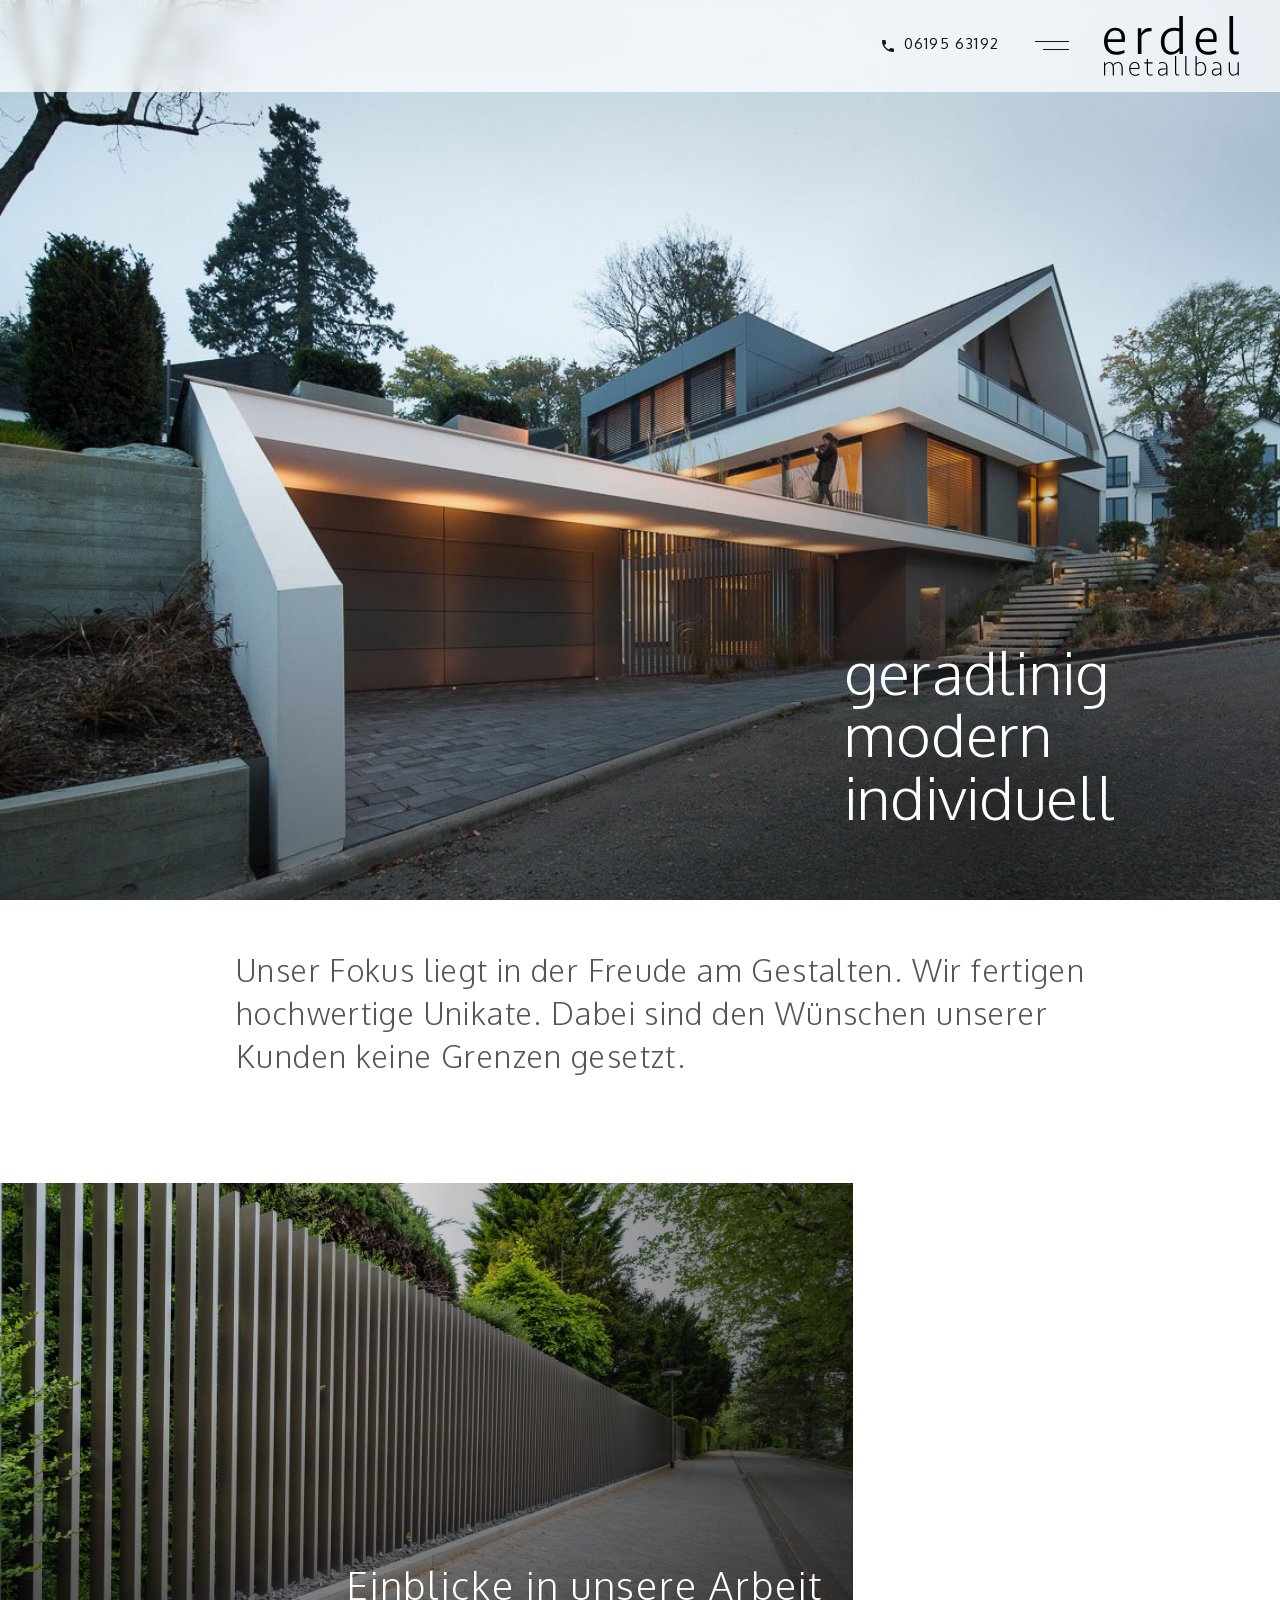
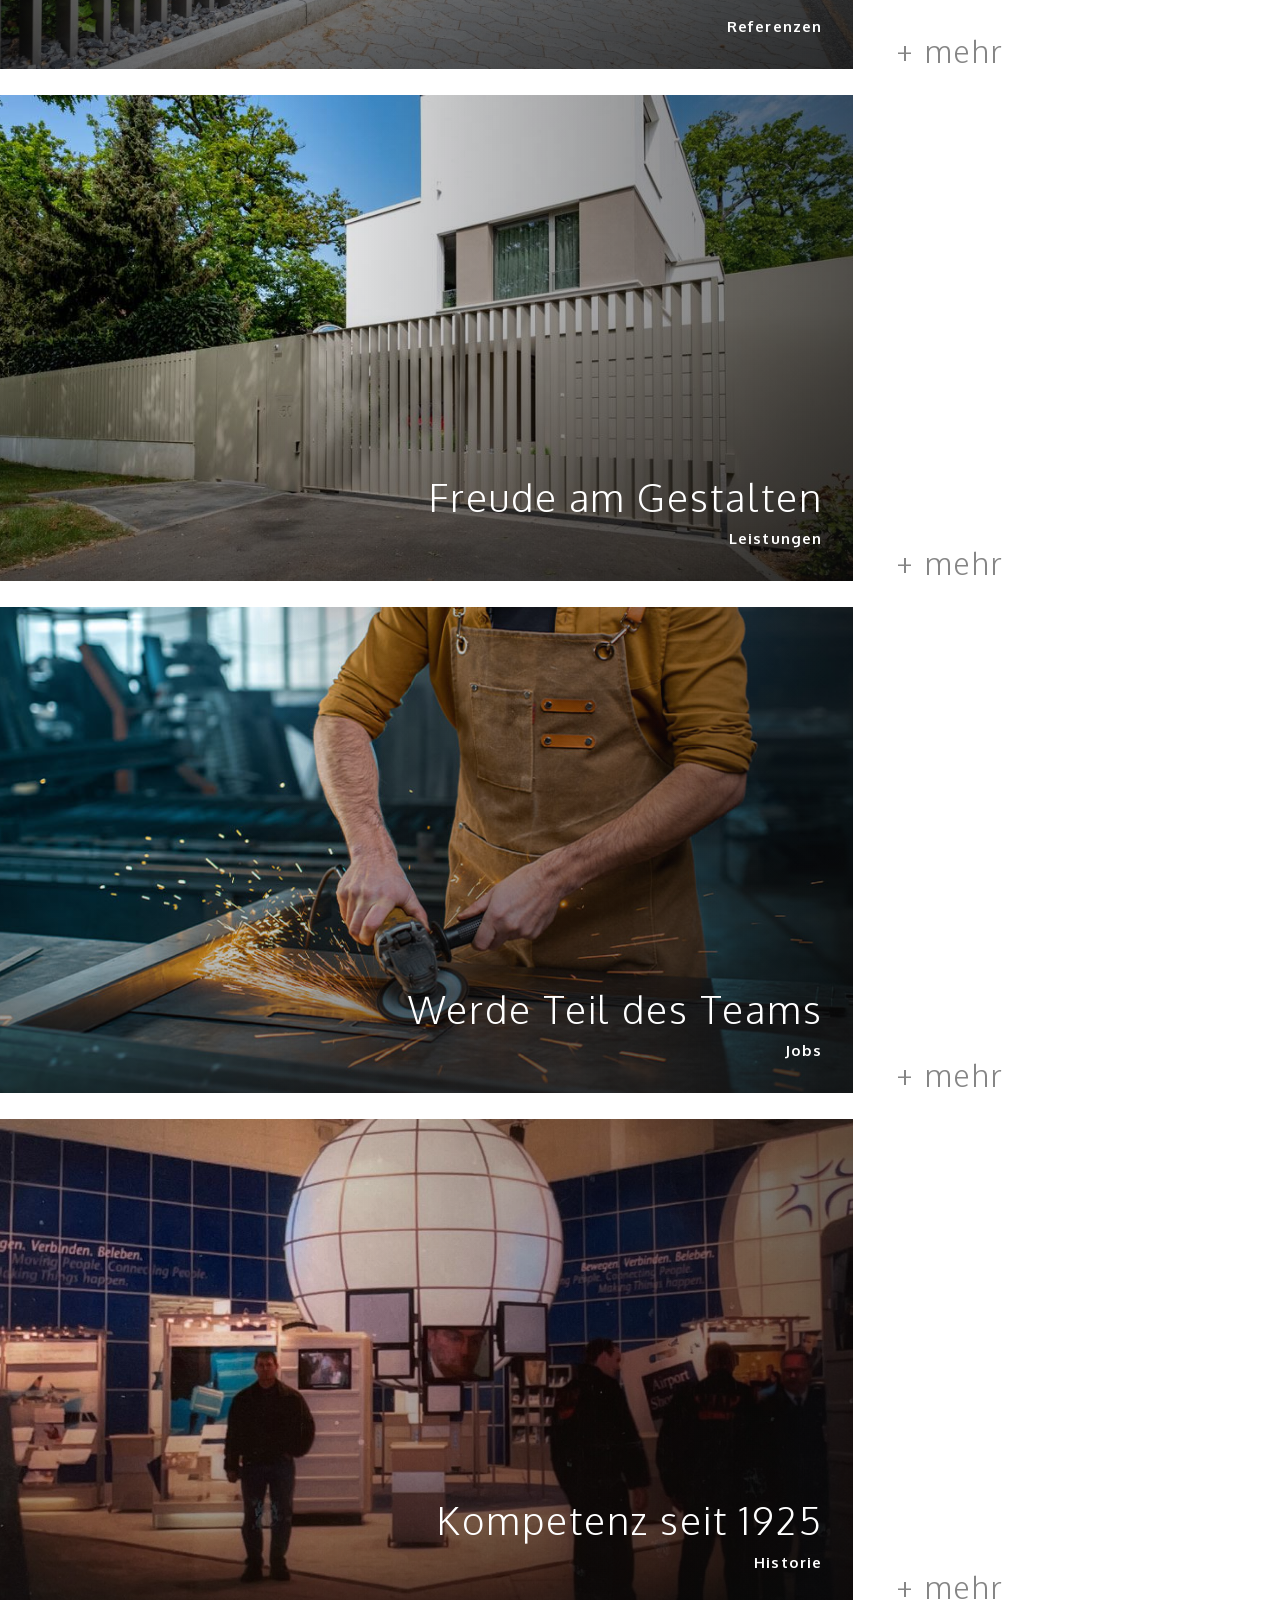
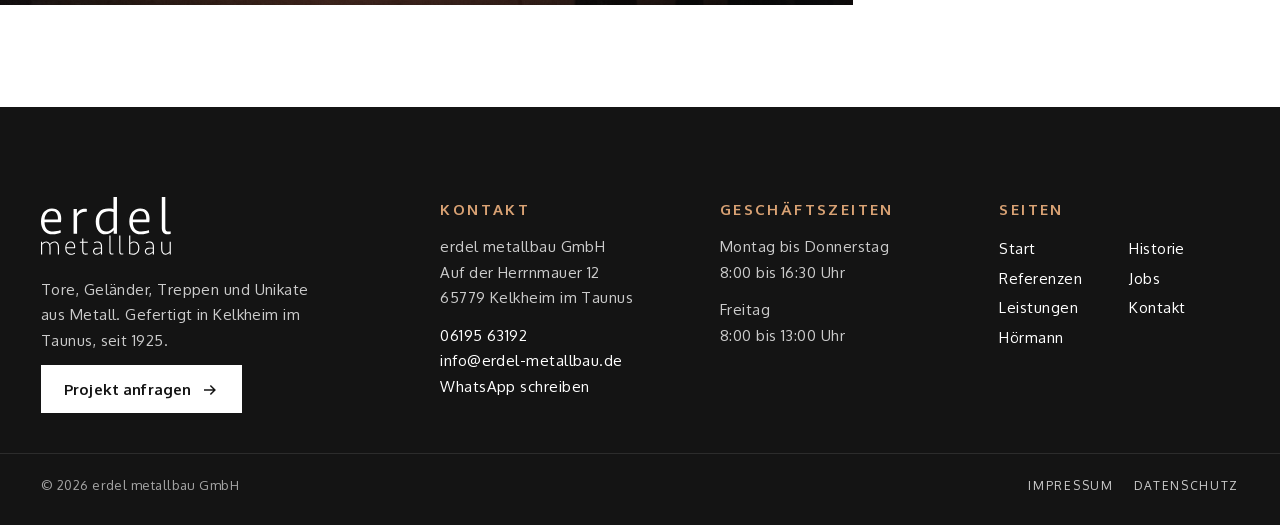
==== index.html @ 4d1140e4 "Formular-Seitenspalte bleibt beim Scrollen stehen (overflow clip statt hidden) Co-Authored-By: Claud" ====
<!doctype html>
<html lang="de">
<head>
    <meta charset="UTF-8">
    <meta name="viewport" content="width=device-width, initial-scale=1">
    <!-- Tile -->
    <!-- Favicon -->
    <link href="favicon.ico" rel="icon" />
        <title>Erdel Metallbau &#8211; Erdel Metallbau | gradlinig &#8211; modern &#8211; individuell</title>
<meta name='robots' content='noindex, nofollow' />
<style id="wp-img-auto-sizes-contain-inline-css">
img:is([sizes=auto i],[sizes^="auto," i]){contain-intrinsic-size:3000px 1500px}
/*# sourceURL=wp-img-auto-sizes-contain-inline-css */
</style>
<style id="wp-emoji-styles-inline-css">

	img.wp-smiley, img.emoji {
		display: inline !important;
		border: none !important;
		box-shadow: none !important;
		height: 1em !important;
		width: 1em !important;
		margin: 0 0.07em !important;
		vertical-align: -0.1em !important;
		background: none !important;
		padding: 0 !important;
	}
/*# sourceURL=wp-emoji-styles-inline-css */
</style>
<style id="wp-block-library-inline-css">
:root{--wp-block-synced-color:#7a00df;--wp-block-synced-color--rgb:122,0,223;--wp-bound-block-color:var(--wp-block-synced-color);--wp-editor-canvas-background:#ddd;--wp-admin-theme-color:#007cba;--wp-admin-theme-color--rgb:0,124,186;--wp-admin-theme-color-darker-10:#006ba1;--wp-admin-theme-color-darker-10--rgb:0,107,160.5;--wp-admin-theme-color-darker-20:#005a87;--wp-admin-theme-color-darker-20--rgb:0,90,135;--wp-admin-border-width-focus:2px}@media (min-resolution:192dpi){:root{--wp-admin-border-width-focus:1.5px}}.wp-element-button{cursor:pointer}:root .has-very-light-gray-background-color{background-color:#eee}:root .has-very-dark-gray-background-color{background-color:#313131}:root .has-very-light-gray-color{color:#eee}:root .has-very-dark-gray-color{color:#313131}:root .has-vivid-green-cyan-to-vivid-cyan-blue-gradient-background{background:linear-gradient(135deg,#00d084,#0693e3)}:root .has-purple-crush-gradient-background{background:linear-gradient(135deg,#34e2e4,#4721fb 50%,#ab1dfe)}:root .has-hazy-dawn-gradient-background{background:linear-gradient(135deg,#faaca8,#dad0ec)}:root .has-subdued-olive-gradient-background{background:linear-gradient(135deg,#fafae1,#67a671)}:root .has-atomic-cream-gradient-background{background:linear-gradient(135deg,#fdd79a,#004a59)}:root .has-nightshade-gradient-background{background:linear-gradient(135deg,#330968,#31cdcf)}:root .has-midnight-gradient-background{background:linear-gradient(135deg,#020381,#2874fc)}:root{--wp--preset--font-size--normal:16px;--wp--preset--font-size--huge:42px}.has-regular-font-size{font-size:1em}.has-larger-font-size{font-size:2.625em}.has-normal-font-size{font-size:var(--wp--preset--font-size--normal)}.has-huge-font-size{font-size:var(--wp--preset--font-size--huge)}:root .has-text-align-center{text-align:center}:root .has-text-align-left{text-align:left}:root .has-text-align-right{text-align:right}.has-fit-text{white-space:nowrap!important}#end-resizable-editor-section{display:none}.aligncenter{clear:both}.items-justified-left{justify-content:flex-start}.items-justified-center{justify-content:center}.items-justified-right{justify-content:flex-end}.items-justified-space-between{justify-content:space-between}.screen-reader-text{word-wrap:normal!important;border:0;clip-path:inset(50%);height:1px;margin:-1px;overflow:hidden;padding:0;position:absolute;width:1px;word-break:normal!important}.screen-reader-text:focus{background-color:#ddd;clip-path:none;color:#444;display:block;font-size:1em;height:auto;left:5px;line-height:normal;padding:15px 23px 14px;text-decoration:none;top:5px;width:auto;z-index:100000}html :where(.has-border-color){border-style:solid}html :where([style^=border-color],[style*=";border-color"],[style*="; border-color"]){border-style:solid}html :where([style^=border-top-color],[style*=";border-top-color"],[style*="; border-top-color"]){border-top-style:solid}html :where([style^=border-right-color],[style*=";border-right-color"],[style*="; border-right-color"]){border-right-style:solid}html :where([style^=border-bottom-color],[style*=";border-bottom-color"],[style*="; border-bottom-color"]){border-bottom-style:solid}html :where([style^=border-left-color],[style*=";border-left-color"],[style*="; border-left-color"]){border-left-style:solid}html :where([style^=border-width],[style*=";border-width"],[style*="; border-width"]){border-style:solid}html :where([style^=border-top-width],[style*=";border-top-width"],[style*="; border-top-width"]){border-top-style:solid}html :where([style^=border-right-width],[style*=";border-right-width"],[style*="; border-right-width"]){border-right-style:solid}html :where([style^=border-bottom-width],[style*=";border-bottom-width"],[style*="; border-bottom-width"]){border-bottom-style:solid}html :where([style^=border-left-width],[style*=";border-left-width"],[style*="; border-left-width"]){border-left-style:solid}html :where(img[class*=wp-image-]){height:auto;max-width:100%}:where(figure){margin:0 0 1em}html :where(.is-position-sticky){--wp-admin--admin-bar--position-offset:var(--wp-admin--admin-bar--height,0px)}@media screen and (max-width:600px){html :where(.is-position-sticky){--wp-admin--admin-bar--position-offset:0px}}

/*# sourceURL=/wp-includes/css/dist/block-library/common.min.css */
</style>
<style id="classic-theme-styles-inline-css">
/*! This file is auto-generated */
.wp-block-button__link{color:#fff;background-color:#32373c;border-radius:9999px;box-shadow:none;text-decoration:none;padding:calc(.667em + 2px) calc(1.333em + 2px);font-size:1.125em}.wp-block-file__button{background:#32373c;color:#fff;text-decoration:none}
/*# sourceURL=/wp-includes/css/classic-themes.min.css */
</style>

<style id="global-styles-inline-css">
:root{--wp--preset--aspect-ratio--square: 1;--wp--preset--aspect-ratio--4-3: 4/3;--wp--preset--aspect-ratio--3-4: 3/4;--wp--preset--aspect-ratio--3-2: 3/2;--wp--preset--aspect-ratio--2-3: 2/3;--wp--preset--aspect-ratio--16-9: 16/9;--wp--preset--aspect-ratio--9-16: 9/16;--wp--preset--color--black: #000000;--wp--preset--color--cyan-bluish-gray: #abb8c3;--wp--preset--color--white: #ffffff;--wp--preset--color--pale-pink: #f78da7;--wp--preset--color--vivid-red: #cf2e2e;--wp--preset--color--luminous-vivid-orange: #ff6900;--wp--preset--color--luminous-vivid-amber: #fcb900;--wp--preset--color--light-green-cyan: #7bdcb5;--wp--preset--color--vivid-green-cyan: #00d084;--wp--preset--color--pale-cyan-blue: #8ed1fc;--wp--preset--color--vivid-cyan-blue: #0693e3;--wp--preset--color--vivid-purple: #9b51e0;--wp--preset--gradient--vivid-cyan-blue-to-vivid-purple: linear-gradient(135deg,rgb(6,147,227) 0%,rgb(155,81,224) 100%);--wp--preset--gradient--light-green-cyan-to-vivid-green-cyan: linear-gradient(135deg,rgb(122,220,180) 0%,rgb(0,208,130) 100%);--wp--preset--gradient--luminous-vivid-amber-to-luminous-vivid-orange: linear-gradient(135deg,rgb(252,185,0) 0%,rgb(255,105,0) 100%);--wp--preset--gradient--luminous-vivid-orange-to-vivid-red: linear-gradient(135deg,rgb(255,105,0) 0%,rgb(207,46,46) 100%);--wp--preset--gradient--very-light-gray-to-cyan-bluish-gray: linear-gradient(135deg,rgb(238,238,238) 0%,rgb(169,184,195) 100%);--wp--preset--gradient--cool-to-warm-spectrum: linear-gradient(135deg,rgb(74,234,220) 0%,rgb(151,120,209) 20%,rgb(207,42,186) 40%,rgb(238,44,130) 60%,rgb(251,105,98) 80%,rgb(254,248,76) 100%);--wp--preset--gradient--blush-light-purple: linear-gradient(135deg,rgb(255,206,236) 0%,rgb(152,150,240) 100%);--wp--preset--gradient--blush-bordeaux: linear-gradient(135deg,rgb(254,205,165) 0%,rgb(254,45,45) 50%,rgb(107,0,62) 100%);--wp--preset--gradient--luminous-dusk: linear-gradient(135deg,rgb(255,203,112) 0%,rgb(199,81,192) 50%,rgb(65,88,208) 100%);--wp--preset--gradient--pale-ocean: linear-gradient(135deg,rgb(255,245,203) 0%,rgb(182,227,212) 50%,rgb(51,167,181) 100%);--wp--preset--gradient--electric-grass: linear-gradient(135deg,rgb(202,248,128) 0%,rgb(113,206,126) 100%);--wp--preset--gradient--midnight: linear-gradient(135deg,rgb(2,3,129) 0%,rgb(40,116,252) 100%);--wp--preset--font-size--small: 13px;--wp--preset--font-size--medium: 20px;--wp--preset--font-size--large: 36px;--wp--preset--font-size--x-large: 42px;--wp--preset--spacing--20: 0.44rem;--wp--preset--spacing--30: 0.67rem;--wp--preset--spacing--40: 1rem;--wp--preset--spacing--50: 1.5rem;--wp--preset--spacing--60: 2.25rem;--wp--preset--spacing--70: 3.38rem;--wp--preset--spacing--80: 5.06rem;--wp--preset--shadow--natural: 6px 6px 9px rgba(0, 0, 0, 0.2);--wp--preset--shadow--deep: 12px 12px 50px rgba(0, 0, 0, 0.4);--wp--preset--shadow--sharp: 6px 6px 0px rgba(0, 0, 0, 0.2);--wp--preset--shadow--outlined: 6px 6px 0px -3px rgb(255, 255, 255), 6px 6px rgb(0, 0, 0);--wp--preset--shadow--crisp: 6px 6px 0px rgb(0, 0, 0);}.wp-block-button{--wp--preset--dimension--25: 25%;--wp--preset--dimension--50: 50%;--wp--preset--dimension--75: 75%;--wp--preset--dimension--100: 100%;}:where(body) { margin: 0; }:where(.is-layout-flex){gap: 0.5em;}:where(.is-layout-grid){gap: 0.5em;}body .is-layout-flex{display: flex;}.is-layout-flex{flex-wrap: wrap;align-items: center;}.is-layout-flex > :is(*, div){margin: 0;}body .is-layout-grid{display: grid;}.is-layout-grid > :is(*, div){margin: 0;}body{padding-top: 0px;padding-right: 0px;padding-bottom: 0px;padding-left: 0px;}:root :where(.wp-element-button, .wp-block-button__link){background-color: #32373c;border-width: 0;color: #fff;font-family: inherit;font-size: inherit;font-style: inherit;font-weight: inherit;letter-spacing: inherit;line-height: inherit;padding-top: calc(0.667em + 2px);padding-right: calc(1.333em + 2px);padding-bottom: calc(0.667em + 2px);padding-left: calc(1.333em + 2px);text-decoration: none;text-transform: inherit;}.has-black-color{color: var(--wp--preset--color--black) !important;}.has-cyan-bluish-gray-color{color: var(--wp--preset--color--cyan-bluish-gray) !important;}.has-white-color{color: var(--wp--preset--color--white) !important;}.has-pale-pink-color{color: var(--wp--preset--color--pale-pink) !important;}.has-vivid-red-color{color: var(--wp--preset--color--vivid-red) !important;}.has-luminous-vivid-orange-color{color: var(--wp--preset--color--luminous-vivid-orange) !important;}.has-luminous-vivid-amber-color{color: var(--wp--preset--color--luminous-vivid-amber) !important;}.has-light-green-cyan-color{color: var(--wp--preset--color--light-green-cyan) !important;}.has-vivid-green-cyan-color{color: var(--wp--preset--color--vivid-green-cyan) !important;}.has-pale-cyan-blue-color{color: var(--wp--preset--color--pale-cyan-blue) !important;}.has-vivid-cyan-blue-color{color: var(--wp--preset--color--vivid-cyan-blue) !important;}.has-vivid-purple-color{color: var(--wp--preset--color--vivid-purple) !important;}.has-black-background-color{background-color: var(--wp--preset--color--black) !important;}.has-cyan-bluish-gray-background-color{background-color: var(--wp--preset--color--cyan-bluish-gray) !important;}.has-white-background-color{background-color: var(--wp--preset--color--white) !important;}.has-pale-pink-background-color{background-color: var(--wp--preset--color--pale-pink) !important;}.has-vivid-red-background-color{background-color: var(--wp--preset--color--vivid-red) !important;}.has-luminous-vivid-orange-background-color{background-color: var(--wp--preset--color--luminous-vivid-orange) !important;}.has-luminous-vivid-amber-background-color{background-color: var(--wp--preset--color--luminous-vivid-amber) !important;}.has-light-green-cyan-background-color{background-color: var(--wp--preset--color--light-green-cyan) !important;}.has-vivid-green-cyan-background-color{background-color: var(--wp--preset--color--vivid-green-cyan) !important;}.has-pale-cyan-blue-background-color{background-color: var(--wp--preset--color--pale-cyan-blue) !important;}.has-vivid-cyan-blue-background-color{background-color: var(--wp--preset--color--vivid-cyan-blue) !important;}.has-vivid-purple-background-color{background-color: var(--wp--preset--color--vivid-purple) !important;}.has-black-border-color{border-color: var(--wp--preset--color--black) !important;}.has-cyan-bluish-gray-border-color{border-color: var(--wp--preset--color--cyan-bluish-gray) !important;}.has-white-border-color{border-color: var(--wp--preset--color--white) !important;}.has-pale-pink-border-color{border-color: var(--wp--preset--color--pale-pink) !important;}.has-vivid-red-border-color{border-color: var(--wp--preset--color--vivid-red) !important;}.has-luminous-vivid-orange-border-color{border-color: var(--wp--preset--color--luminous-vivid-orange) !important;}.has-luminous-vivid-amber-border-color{border-color: var(--wp--preset--color--luminous-vivid-amber) !important;}.has-light-green-cyan-border-color{border-color: var(--wp--preset--color--light-green-cyan) !important;}.has-vivid-green-cyan-border-color{border-color: var(--wp--preset--color--vivid-green-cyan) !important;}.has-pale-cyan-blue-border-color{border-color: var(--wp--preset--color--pale-cyan-blue) !important;}.has-vivid-cyan-blue-border-color{border-color: var(--wp--preset--color--vivid-cyan-blue) !important;}.has-vivid-purple-border-color{border-color: var(--wp--preset--color--vivid-purple) !important;}.has-vivid-cyan-blue-to-vivid-purple-gradient-background{background: var(--wp--preset--gradient--vivid-cyan-blue-to-vivid-purple) !important;}.has-light-green-cyan-to-vivid-green-cyan-gradient-background{background: var(--wp--preset--gradient--light-green-cyan-to-vivid-green-cyan) !important;}.has-luminous-vivid-amber-to-luminous-vivid-orange-gradient-background{background: var(--wp--preset--gradient--luminous-vivid-amber-to-luminous-vivid-orange) !important;}.has-luminous-vivid-orange-to-vivid-red-gradient-background{background: var(--wp--preset--gradient--luminous-vivid-orange-to-vivid-red) !important;}.has-very-light-gray-to-cyan-bluish-gray-gradient-background{background: var(--wp--preset--gradient--very-light-gray-to-cyan-bluish-gray) !important;}.has-cool-to-warm-spectrum-gradient-background{background: var(--wp--preset--gradient--cool-to-warm-spectrum) !important;}.has-blush-light-purple-gradient-background{background: var(--wp--preset--gradient--blush-light-purple) !important;}.has-blush-bordeaux-gradient-background{background: var(--wp--preset--gradient--blush-bordeaux) !important;}.has-luminous-dusk-gradient-background{background: var(--wp--preset--gradient--luminous-dusk) !important;}.has-pale-ocean-gradient-background{background: var(--wp--preset--gradient--pale-ocean) !important;}.has-electric-grass-gradient-background{background: var(--wp--preset--gradient--electric-grass) !important;}.has-midnight-gradient-background{background: var(--wp--preset--gradient--midnight) !important;}.has-small-font-size{font-size: var(--wp--preset--font-size--small) !important;}.has-medium-font-size{font-size: var(--wp--preset--font-size--medium) !important;}.has-large-font-size{font-size: var(--wp--preset--font-size--large) !important;}.has-x-large-font-size{font-size: var(--wp--preset--font-size--x-large) !important;}
/*# sourceURL=global-styles-inline-css */
</style>

<link rel='stylesheet' id='wp-style-css' href='wp-content/themes/erdel/assets/styles/style.min.css' media='all' />
<meta name="generator" content="WordPress 7.1.3" />

<link rel="preload" href="nxm/fonts/oxygen-300-latin.woff2" as="font" type="font/woff2" crossorigin>
<link rel="preload" href="nxm/fonts/oxygen-400-latin.woff2" as="font" type="font/woff2" crossorigin>
<link rel="preload" href="nxm/fonts/oxygen-700-latin.woff2" as="font" type="font/woff2" crossorigin>
<link rel="stylesheet" href="nxm/nxm.css?v=46">
<meta name="theme-color" content="#141414">
</head>
<body class="nxm-hero home wp-singular page-template page-template-page-full-width-image page-template-page-full-width-image-php page page-id-15 wp-theme-erdel">
        <div id="page" class="site">
        <!-- nxm:header -->
<a class="nxm-skip" href="#content">Zum Inhalt springen</a>
<header class="nxm-head" id="nxm-head">
  <div class="nxm-head__right">
    <a class="nxm-head__tel" href="tel:+49619563192"><svg viewBox="0 0 24 24" aria-hidden="true"><path d="M6.6 10.8a15.1 15.1 0 0 0 6.6 6.6l2.2-2.2c.3-.3.7-.4 1-.2 1.1.4 2.3.6 3.6.6.6 0 1 .4 1 1V20c0 .6-.4 1-1 1A17 17 0 0 1 3 4c0-.6.4-1 1-1h3.5c.6 0 1 .4 1 1 0 1.3.2 2.5.6 3.6.1.3 0 .7-.2 1l-2.3 2.2z"/></svg><span>06195&nbsp;63192</span></a>
    <button class="nxm-burger" type="button" aria-expanded="false" aria-controls="nxm-menu" aria-label="Menü öffnen">
      <span class="nxm-burger__icon" aria-hidden="true"><i></i><i></i></span>
    </button>
    <a class="nxm-head__logo" href="./" aria-label="erdel metallbau – zur Startseite">
      <img src="wp-content/themes/erdel/assets/images/logo.svg" alt="erdel metallbau" width="170" height="52">
    </a>
  </div>
</header>
<div class="nxm-menu" id="nxm-menu" role="dialog" aria-modal="true" aria-label="Hauptmenü" aria-hidden="true">
  <div class="nxm-menu__bg" aria-hidden="true"><img src="wp-content/uploads/2022/07/header.jpg" alt="" decoding="async" data-nxm-img="0" class=is-active><img src="nxm/img/zaun-lamellen.jpg" alt="" decoding="async" data-nxm-img="1"><img src="nxm/img/tor-anthrazit.jpg" alt="" decoding="async" data-nxm-img="2"><img src="wp-content/uploads/2022/10/garagentor-garage-metallbau-erdel-hoermann.jpg" alt="" decoding="async" data-nxm-img="3"><img src="nxm/img/weltkugel.jpg" alt="" decoding="async" data-nxm-img="4"><img src="wp-content/uploads/2022/09/erdel-metallbau-background-mitarbeiter.jpg" alt="" decoding="async" data-nxm-img="5"><img src="nxm/img/haus-terrasse.jpg" alt="" decoding="async" data-nxm-img="6"></div>
  <div class="nxm-menu__inner">
    <nav class="nxm-menu__nav" aria-label="Hauptnavigation"><ul><li style="--i:0"><a href="./" data-nxm-img="0" aria-current="page">Start</a></li><li style="--i:1"><a href="referenzen/" data-nxm-img="1">Referenzen</a></li><li style="--i:2"><a href="leistungen/" data-nxm-img="2">Leistungen</a></li><li style="--i:3"><a href="hoermann/" data-nxm-img="3">Hörmann</a></li><li style="--i:4"><a href="historie/" data-nxm-img="4">Historie</a></li><li style="--i:5"><a href="jobs/" data-nxm-img="5">Jobs</a></li><li style="--i:6"><a href="kontakt/" data-nxm-img="6">Kontakt</a></li></ul></nav>
    <a class="nxm-menu__cta" href="kontakt/"><span aria-hidden="true">&gt;</span> Kontaktformular</a>
  </div>
  <div class="nxm-menu__foot">
    <p>Auf der Herrnmauer 12, 65779 Kelkheim im Taunus<br>
      <a href="tel:+49619563192">+49 (0)&nbsp;6195-63192</a> · <a href="mailto:info@erdel-metallbau.de">info@erdel-metallbau.de</a> · <a href="https://wa.me/49619563192" target="_blank" rel="noopener">WhatsApp</a></p>
    <p class="nxm-menu__legal"><a href="impressum/">Impressum</a><a href="datenschutzerklaerung/">Datenschutz</a></p>
  </div>
  <p class="nxm-menu__claim" aria-hidden="true">geradlinig<br>modern<br>individuell</p>
</div>
<!-- /nxm:header -->
<div id="content" class="site-content">
    <div id="content-main" class="site-main">
        <main id="main" class="main-content">
                        <header class="main-header featured-full-width-img  bg-dark text-light mb-3" style="background-image: url('wp-content/uploads/2022/07/header.jpg')">
                <div class="container h-100 d-flex align-items-end pb-3 ms-auto p-2 bd-highlight">
                        <h1 style="--seg:4.549">geradlinig<br>modern<br>individuell</h1>
                    <!--<h1 class="main-title text-right">Home</h1>-->
                  
                 
                </div>
            </header>
        
                                <div class="main-body">
                    <div class="container">
    <div class="row px-3 mt-5">
        <div class="col-md-2 d-sm-none d-md-block"> </div>
        <div class="col-lg-9 col-sm-12">
            <p class="hero-text">
                Unser Fokus liegt in der Freude am Gestalten. Wir fertigen hochwertige Unikate. Dabei sind den Wünschen unserer Kunden keine Grenzen&nbsp;gesetzt.             </p>
        </div>
        <div class="col-1 d-sm-none d-md-block "></div>
    </div>
    <div class="row px-3">
        <div class="col-lg-4 d-sm-none d-md-block">
        </div>
        <div class="col-lg-8 col-sm-12 px-5 mb-5" data-aos="fade-up" data-aos-delay="200">
                <p>
                                    </p>
            </div>
    </div>
</div>


<div class="container-fluid gx-0 malu-1 position-relative">
    <div class="row gx-0 mt-2 mt-sm-3 mt-md-4 mt-lg-5">
        <div class="position-relative col-12 col-lg-8 teaser-block">
            <a href="referenzen/">
                <img decoding="async"  src="nxm/img/zaun-lamellen.jpg" alt="Einblicke in unsere Arbeit" title="Einblicke in unsere Arbeit" />
            </a>

            <div class="bg-item nxm-teaser"><a href="referenzen/"><span class="nxm-teaser__title">Einblicke in unsere&nbsp;Arbeit</span><span class="nxm-teaser__link"><svg viewBox="0 0 24 24" aria-hidden="true"><path d="M13.2 5.3 19.9 12l-6.7 6.7-1.4-1.4 4.3-4.3H4v-2h12.1l-4.3-4.3z"/></svg>Referenzen</span></a>
            </div>
        </div>
        <div class="position-absolute mt-20 top-50 end-0 me-5 col-lg-4 d-none d-lg-block teaser-text">
            <h2 >Einblicke in unsere&nbsp;Arbeit</h2>
        </div>
        <div class="position-absolute mt-20 bottom-0 end-0 me-5 col-lg-4 d-none d-lg-block teaser-text">
            <a class="mt-4 more-item" href="referenzen/"><span aria-hidden="true">+</span> mehr<span class="visually-hidden"> zu&nbsp;Referenzen</span>            </a>
        </div>
    </div>

</div>


<div class="container-fluid gx-0 malu-1 position-relative">
    <div class="row gx-0 mt-2 mt-sm-3 mt-md-4 mt-lg-5">
        <div class="position-relative col-12 col-lg-8 teaser-block">
            <a href="leistungen/">
                <img decoding="async"  src="nxm/img/schiebetor.jpg" alt="Freude am Gestalten" title="Freude am Gestalten " />
            </a>

            <div class="bg-item nxm-teaser"><a href="leistungen/"><span class="nxm-teaser__title">Freude am&nbsp;Gestalten</span><span class="nxm-teaser__link"><svg viewBox="0 0 24 24" aria-hidden="true"><path d="M13.2 5.3 19.9 12l-6.7 6.7-1.4-1.4 4.3-4.3H4v-2h12.1l-4.3-4.3z"/></svg>Leistungen</span></a>
            </div>
        </div>
        <div class="position-absolute mt-20 top-50 end-0 me-5 col-lg-4 d-none d-lg-block teaser-text">
            <h2 >Freude am&nbsp;Gestalten </h2>
        </div>
        <div class="position-absolute mt-20 bottom-0 end-0 me-5 col-lg-4 d-none d-lg-block teaser-text">
            <a class="mt-4 more-item" href="leistungen/"><span aria-hidden="true">+</span> mehr<span class="visually-hidden"> zu&nbsp;Leistungen</span>            </a>
        </div>
    </div>

</div>


<div class="container-fluid gx-0 malu-1 position-relative">
    <div class="row gx-0 mt-2 mt-sm-3 mt-md-4 mt-lg-5">
        <div class="position-relative col-12 col-lg-8 teaser-block">
            <a href="jobs/">
                <img decoding="async"  src="wp-content/uploads/2022/11/erdel-metallbau-schlosser-arbeiten-jobs.jpg" alt="Werde Teil des Teams" title="Werde Teil des Teams" />
            </a>

            <div class="bg-item nxm-teaser"><a href="jobs/"><span class="nxm-teaser__title">Werde Teil des&nbsp;Teams</span><span class="nxm-teaser__link"><svg viewBox="0 0 24 24" aria-hidden="true"><path d="M13.2 5.3 19.9 12l-6.7 6.7-1.4-1.4 4.3-4.3H4v-2h12.1l-4.3-4.3z"/></svg>Jobs</span></a>
            </div>
        </div>
        <div class="position-absolute mt-20 top-50 end-0 me-5 col-lg-4 d-none d-lg-block teaser-text">
            <h2 >Werde Teil des&nbsp;Teams</h2>
        </div>
        <div class="position-absolute mt-20 bottom-0 end-0 me-5 col-lg-4 d-none d-lg-block teaser-text">
            <a class="mt-4 more-item" href="jobs/"><span aria-hidden="true">+</span> mehr<span class="visually-hidden"> zu&nbsp;Jobs</span>            </a>
        </div>
    </div>

</div>


<div class="container-fluid gx-0 malu-1 position-relative">
    <div class="row gx-0 mt-2 mt-sm-3 mt-md-4 mt-lg-5">
        <div class="position-relative col-12 col-lg-8 teaser-block">
            <a href="historie/">
                <img decoding="async"  src="nxm/img/weltkugel.jpg" alt="Kompetenz seit 1925" title="Kompetenz seit 1925" />
            </a>

            <div class="bg-item nxm-teaser"><a href="historie/"><span class="nxm-teaser__title">Kompetenz seit&nbsp;1925</span><span class="nxm-teaser__link"><svg viewBox="0 0 24 24" aria-hidden="true"><path d="M13.2 5.3 19.9 12l-6.7 6.7-1.4-1.4 4.3-4.3H4v-2h12.1l-4.3-4.3z"/></svg>Historie</span></a>
            </div>
        </div>
        <div class="position-absolute mt-20 top-50 end-0 me-5 col-lg-4 d-none d-lg-block teaser-text">
            <h2 >Kompetenz seit&nbsp;1925</h2>
        </div>
        <div class="position-absolute mt-20 bottom-0 end-0 me-5 col-lg-4 d-none d-lg-block teaser-text">
            <a class="mt-4 more-item" href="historie/"><span aria-hidden="true">+</span> mehr<span class="visually-hidden"> zu&nbsp;Historie</span>            </a>
        </div>
    </div>

</div>
                </div>
                <footer class="main-footer">
                    <!-- SPACER -->
                </footer>
                          
            
        </main>
    </div>
</div>
        <!-- nxm:footer -->
<footer class="nxm-foot">
  <div class="nxm-foot__inner">
    <div class="nxm-foot__brand">
      <img src="wp-content/themes/erdel/assets/images/logo.svg" alt="erdel metallbau" width="190" height="58" loading="lazy">
      <p>Tore, Geländer, Treppen und Unikate aus Metall. Gefertigt in Kelkheim im Taunus, seit&nbsp;1925.</p>
      <a class="nxm-btn nxm-btn--light" href="kontakt/">Projekt anfragen <svg viewBox="0 0 24 24" aria-hidden="true"><path d="M13.2 5.3 19.9 12l-6.7 6.7-1.4-1.4 4.3-4.3H4v-2h12.1l-4.3-4.3z"/></svg></a>
    </div>
    <div class="nxm-foot__col">
      <p class="nxm-eyebrow">Kontakt</p>
      <address>erdel metallbau GmbH<br>Auf der Herrnmauer 12<br>65779 Kelkheim im Taunus</address>
      <a href="tel:+49619563192">06195&nbsp;63192</a><br>
      <a href="mailto:info@erdel-metallbau.de">info@erdel-metallbau.de</a><br>
      <a href="https://wa.me/49619563192" target="_blank" rel="noopener">WhatsApp schreiben</a>
    </div>
    <div class="nxm-foot__col">
      <p class="nxm-eyebrow">Geschäftszeiten</p>
      <p>Montag bis Donnerstag<br>8:00 bis 16:30&nbsp;Uhr</p>
      <p>Freitag<br>8:00 bis 13:00&nbsp;Uhr</p>
    </div>
    <div class="nxm-foot__col">
      <p class="nxm-eyebrow">Seiten</p>
      <ul><li><a href="./">Start</a></li><li><a href="referenzen/">Referenzen</a></li><li><a href="leistungen/">Leistungen</a></li><li><a href="hoermann/">Hörmann</a></li><li><a href="historie/">Historie</a></li><li><a href="jobs/">Jobs</a></li><li><a href="kontakt/">Kontakt</a></li></ul>
    </div>
  </div>
  <div class="nxm-foot__bar">
    <span>© 2026 erdel metallbau&nbsp;GmbH</span>
    <span><a href="impressum/">Impressum</a><a href="datenschutzerklaerung/">Datenschutz</a></span>
  </div>
</footer>
<!-- /nxm:footer -->
<!-- nxm:actions -->
<nav class="nxm-actions" aria-label="Schnellkontakt">
  <a href="tel:+49619563192"><svg viewBox="0 0 24 24" aria-hidden="true"><path d="M6.6 10.8a15.1 15.1 0 0 0 6.6 6.6l2.2-2.2c.3-.3.7-.4 1-.2 1.1.4 2.3.6 3.6.6.6 0 1 .4 1 1V20c0 .6-.4 1-1 1A17 17 0 0 1 3 4c0-.6.4-1 1-1h3.5c.6 0 1 .4 1 1 0 1.3.2 2.5.6 3.6.1.3 0 .7-.2 1l-2.3 2.2z"/></svg><span>Anrufen</span></a>
  <a href="https://wa.me/49619563192" target="_blank" rel="noopener"><svg viewBox="0 0 24 24" aria-hidden="true"><path d="M12 2a10 10 0 0 0-8.6 15.1L2 22l5-1.3A10 10 0 1 0 12 2zm0 18.2c-1.5 0-3-.4-4.3-1.2l-.3-.2-3 .8.8-2.9-.2-.3A8.2 8.2 0 1 1 12 20.2zm4.5-6.1c-.2-.1-1.5-.7-1.7-.8-.2-.1-.4-.1-.6.1l-.8 1c-.1.2-.3.2-.5.1a6.7 6.7 0 0 1-3.3-2.9c-.2-.4.2-.4.7-1.3.1-.2 0-.3 0-.4l-.8-1.8c-.2-.5-.4-.4-.6-.4h-.5a1 1 0 0 0-.7.3 3 3 0 0 0-.9 2.2c0 1.3.9 2.5 1 2.7.1.2 1.8 2.8 4.4 3.9 1.6.7 2.3.8 3.1.6.5-.1 1.5-.6 1.7-1.2.2-.6.2-1.1.2-1.2-.1-.1-.3-.2-.5-.3z"/></svg><span>WhatsApp</span></a>
  <a href="kontakt/" class="is-primary"><svg viewBox="0 0 24 24" aria-hidden="true"><path d="M3 5h18c.6 0 1 .4 1 1v12c0 .6-.4 1-1 1H3a1 1 0 0 1-1-1V6c0-.6.4-1 1-1zm9 7.3L4 7.2V17h16V7.2l-8 5.1zM5.2 7l6.8 4.3L18.8 7H5.2z"/></svg><span>Anfrage</span></a>
</nav>
<!-- /nxm:actions -->
        <!--
        <a href="#" class="btn btn-primary shadow top-button position-fixed zi-1020">
            <i class="fa-solid icon-arrow-up2"></i><span class="visually-hidden-focusable">Nach&nbsp;oben</span>
        </a>
                -->
    </div>
    <script type="speculationrules">
{"prefetch":[{"source":"document","where":{"and":[{"href_matches":"/*"},{"not":{"href_matches":["/wp-*.php","/wp-admin/*","/wp-content/uploads/*","/wp-content/*","/wp-content/plugins/*","/wp-content/themes/erdel/*","/*\\?(.+)"]}},{"not":{"selector_matches":"a[rel~=\"nofollow\"]"}},{"not":{"selector_matches":".no-prefetch, .no-prefetch a"}}]},"eagerness":"conservative"}]}
</script>
<!-- nxm:theme-shim --><img class="navbar-brand img-fluid" src="wp-content/themes/erdel/assets/images/logo.svg" alt="" hidden aria-hidden="true">
<script>/* Altes Theme-Skript erwartet Bootstrap-Offcanvas der früheren Navigation */ if(window.jQuery&&!jQuery.fn.offcanvas){jQuery.fn.offcanvas=function(){return this}}</script>
<script id="wp-scripts-js" src="wp-content/themes/erdel/assets/scripts/script.min.js"></script>
<script>/* nxm: Offcanvas-Ersatz für die jQuery-Kopie des Themes */(function(j){if(j&&j.fn&&!j.fn.offcanvas){j.fn.offcanvas=function(){return this}}})(window.jQuery);(function(j){if(j&&j.fn&&!j.fn.offcanvas){j.fn.offcanvas=function(){return this}}})(window.$);</script>
<script id="wp-emoji-settings" type="application/json">
{"baseUrl":"https://s.w.org/images/core/emoji/17.0.2/72x72/","ext":".png","svgUrl":"https://s.w.org/images/core/emoji/17.0.2/svg/","svgExt":".svg","source":{"concatemoji":"wp-includes/js/wp-emoji-release.min.js"}}
</script>
<script src="nxm/nxm.js?v=10" defer></script>
</body>
</html>
---- wp-content/themes/erdel/assets/styles/style.min.css ----
@charset "UTF-8";/*!
 * Font Awesome Free 5.15.4 by @fontawesome - https://fontawesome.com
 * License - https://fontawesome.com/license/free (Icons: CC BY 4.0, Fonts: SIL OFL 1.1, Code: MIT License)
 */.fa,.fab,.fad,.fal,.far,.fas{-moz-osx-font-smoothing:grayscale;-webkit-font-smoothing:antialiased;display:inline-block;font-style:normal;font-variant:normal;text-rendering:auto;line-height:1}.fa-lg{font-size:1.33333em;line-height:.75em;vertical-align:-0.0667em}.fa-xs{font-size:.75em}.fa-sm{font-size:.875em}.fa-1x{font-size:1em}.fa-2x{font-size:2em}.fa-3x{font-size:3em}.fa-4x{font-size:4em}.fa-5x{font-size:5em}.fa-6x{font-size:6em}.fa-7x{font-size:7em}.fa-8x{font-size:8em}.fa-9x{font-size:9em}.fa-10x{font-size:10em}.fa-fw{text-align:center;width:1.25em}.fa-ul{list-style-type:none;margin-left:2.5em;padding-left:0}.fa-ul>li{position:relative}.fa-li{left:-2em;position:absolute;text-align:center;width:2em;line-height:inherit}.fa-border{border:.08em solid #eee;border-radius:.1em;padding:.2em .25em .15em}.fa-pull-left{float:left}.fa-pull-right{float:right}.fa.fa-pull-left,.fab.fa-pull-left,.fal.fa-pull-left,.far.fa-pull-left,.fas.fa-pull-left{margin-right:.3em}.fa.fa-pull-right,.fab.fa-pull-right,.fal.fa-pull-right,.far.fa-pull-right,.fas.fa-pull-right{margin-left:.3em}.fa-spin{-webkit-animation:fa-spin 2s linear infinite;animation:fa-spin 2s linear infinite}.fa-pulse{-webkit-animation:fa-spin 1s steps(8) infinite;animation:fa-spin 1s steps(8) infinite}@-webkit-keyframes fa-spin{0%{-webkit-transform:rotate(0);transform:rotate(0)}to{-webkit-transform:rotate(1turn);transform:rotate(1turn)}}@keyframes fa-spin{0%{-webkit-transform:rotate(0);transform:rotate(0)}to{-webkit-transform:rotate(1turn);transform:rotate(1turn)}}.fa-rotate-90{-ms-filter:"progid:DXImageTransform.Microsoft.BasicImage(rotation=1)";-webkit-transform:rotate(90deg);transform:rotate(90deg)}.fa-rotate-180{-ms-filter:"progid:DXImageTransform.Microsoft.BasicImage(rotation=2)";-webkit-transform:rotate(180deg);transform:rotate(180deg)}.fa-rotate-270{-ms-filter:"progid:DXImageTransform.Microsoft.BasicImage(rotation=3)";-webkit-transform:rotate(270deg);transform:rotate(270deg)}.fa-flip-horizontal{-ms-filter:"progid:DXImageTransform.Microsoft.BasicImage(rotation=0, mirror=1)";-webkit-transform:scaleX(-1);transform:scaleX(-1)}.fa-flip-vertical{-webkit-transform:scaleY(-1);transform:scaleY(-1)}.fa-flip-both,.fa-flip-horizontal.fa-flip-vertical,.fa-flip-vertical{-ms-filter:"progid:DXImageTransform.Microsoft.BasicImage(rotation=2, mirror=1)"}.fa-flip-both,.fa-flip-horizontal.fa-flip-vertical{-webkit-transform:scale(-1);transform:scale(-1)}:root .fa-flip-both,:root .fa-flip-horizontal,:root .fa-flip-vertical,:root .fa-rotate-90,:root .fa-rotate-180,:root .fa-rotate-270{-webkit-filter:none;filter:none}.fa-stack{display:inline-block;height:2em;line-height:2em;position:relative;vertical-align:middle;width:2.5em}.fa-stack-1x,.fa-stack-2x{left:0;position:absolute;text-align:center;width:100%}.fa-stack-1x{line-height:inherit}.fa-stack-2x{font-size:2em}.fa-inverse{color:#fff}.fa-500px:before{content:"\f26e"}.fa-accessible-icon:before{content:"\f368"}.fa-accusoft:before{content:"\f369"}.fa-acquisitions-incorporated:before{content:"\f6af"}.fa-ad:before{content:"\f641"}.fa-address-book:before{content:"\f2b9"}.fa-address-card:before{content:"\f2bb"}.fa-adjust:before{content:"\f042"}.fa-adn:before{content:"\f170"}.fa-adversal:before{content:"\f36a"}.fa-affiliatetheme:before{content:"\f36b"}.fa-air-freshener:before{content:"\f5d0"}.fa-airbnb:before{content:"\f834"}.fa-algolia:before{content:"\f36c"}.fa-align-center:before{content:"\f037"}.fa-align-justify:before{content:"\f039"}.fa-align-left:before{content:"\f036"}.fa-align-right:before{content:"\f038"}.fa-alipay:before{content:"\f642"}.fa-allergies:before{content:"\f461"}.fa-amazon:before{content:"\f270"}.fa-amazon-pay:before{content:"\f42c"}.fa-ambulance:before{content:"\f0f9"}.fa-american-sign-language-interpreting:before{content:"\f2a3"}.fa-amilia:before{content:"\f36d"}.fa-anchor:before{content:"\f13d"}.fa-android:before{content:"\f17b"}.fa-angellist:before{content:"\f209"}.fa-angle-double-down:before{content:"\f103"}.fa-angle-double-left:before{content:"\f100"}.fa-angle-double-right:before{content:"\f101"}.fa-angle-double-up:before{content:"\f102"}.fa-angle-down:before{content:"\f107"}.fa-angle-left:before{content:"\f104"}.fa-angle-right:before{content:"\f105"}.fa-angle-up:before{content:"\f106"}.fa-angry:before{content:"\f556"}.fa-angrycreative:before{content:"\f36e"}.fa-angular:before{content:"\f420"}.fa-ankh:before{content:"\f644"}.fa-app-store:before{content:"\f36f"}.fa-app-store-ios:before{content:"\f370"}.fa-apper:before{content:"\f371"}.fa-apple:before{content:"\f179"}.fa-apple-alt:before{content:"\f5d1"}.fa-apple-pay:before{content:"\f415"}.fa-archive:before{content:"\f187"}.fa-archway:before{content:"\f557"}.fa-arrow-alt-circle-down:before{content:"\f358"}.fa-arrow-alt-circle-left:before{content:"\f359"}.fa-arrow-alt-circle-right:before{content:"\f35a"}.fa-arrow-alt-circle-up:before{content:"\f35b"}.fa-arrow-circle-down:before{content:"\f0ab"}.fa-arrow-circle-left:before{content:"\f0a8"}.fa-arrow-circle-right:before{content:"\f0a9"}.fa-arrow-circle-up:before{content:"\f0aa"}.fa-arrow-down:before{content:"\f063"}.fa-arrow-left:before{content:"\f060"}.fa-arrow-right:before{content:"\f061"}.fa-arrow-up:before{content:"\f062"}.fa-arrows-alt:before{content:"\f0b2"}.fa-arrows-alt-h:before{content:"\f337"}.fa-arrows-alt-v:before{content:"\f338"}.fa-artstation:before{content:"\f77a"}.fa-assistive-listening-systems:before{content:"\f2a2"}.fa-asterisk:before{content:"\f069"}.fa-asymmetrik:before{content:"\f372"}.fa-at:before{content:"\f1fa"}.fa-atlas:before{content:"\f558"}.fa-atlassian:before{content:"\f77b"}.fa-atom:before{content:"\f5d2"}.fa-audible:before{content:"\f373"}.fa-audio-description:before{content:"\f29e"}.fa-autoprefixer:before{content:"\f41c"}.fa-avianex:before{content:"\f374"}.fa-aviato:before{content:"\f421"}.fa-award:before{content:"\f559"}.fa-aws:before{content:"\f375"}.fa-baby:before{content:"\f77c"}.fa-baby-carriage:before{content:"\f77d"}.fa-backspace:before{content:"\f55a"}.fa-backward:before{content:"\f04a"}.fa-bacon:before{content:"\f7e5"}.fa-bacteria:before{content:"\e059"}.fa-bacterium:before{content:"\e05a"}.fa-bahai:before{content:"\f666"}.fa-balance-scale:before{content:"\f24e"}.fa-balance-scale-left:before{content:"\f515"}.fa-balance-scale-right:before{content:"\f516"}.fa-ban:before{content:"\f05e"}.fa-band-aid:before{content:"\f462"}.fa-bandcamp:before{content:"\f2d5"}.fa-barcode:before{content:"\f02a"}.fa-bars:before{content:"\f0c9"}.fa-baseball-ball:before{content:"\f433"}.fa-basketball-ball:before{content:"\f434"}.fa-bath:before{content:"\f2cd"}.fa-battery-empty:before{content:"\f244"}.fa-battery-full:before{content:"\f240"}.fa-battery-half:before{content:"\f242"}.fa-battery-quarter:before{content:"\f243"}.fa-battery-three-quarters:before{content:"\f241"}.fa-battle-net:before{content:"\f835"}.fa-bed:before{content:"\f236"}.fa-beer:before{content:"\f0fc"}.fa-behance:before{content:"\f1b4"}.fa-behance-square:before{content:"\f1b5"}.fa-bell:before{content:"\f0f3"}.fa-bell-slash:before{content:"\f1f6"}.fa-bezier-curve:before{content:"\f55b"}.fa-bible:before{content:"\f647"}.fa-bicycle:before{content:"\f206"}.fa-biking:before{content:"\f84a"}.fa-bimobject:before{content:"\f378"}.fa-binoculars:before{content:"\f1e5"}.fa-biohazard:before{content:"\f780"}.fa-birthday-cake:before{content:"\f1fd"}.fa-bitbucket:before{content:"\f171"}.fa-bitcoin:before{content:"\f379"}.fa-bity:before{content:"\f37a"}.fa-black-tie:before{content:"\f27e"}.fa-blackberry:before{content:"\f37b"}.fa-blender:before{content:"\f517"}.fa-blender-phone:before{content:"\f6b6"}.fa-blind:before{content:"\f29d"}.fa-blog:before{content:"\f781"}.fa-blogger:before{content:"\f37c"}.fa-blogger-b:before{content:"\f37d"}.fa-bluetooth:before{content:"\f293"}.fa-bluetooth-b:before{content:"\f294"}.fa-bold:before{content:"\f032"}.fa-bolt:before{content:"\f0e7"}.fa-bomb:before{content:"\f1e2"}.fa-bone:before{content:"\f5d7"}.fa-bong:before{content:"\f55c"}.fa-book:before{content:"\f02d"}.fa-book-dead:before{content:"\f6b7"}.fa-book-medical:before{content:"\f7e6"}.fa-book-open:before{content:"\f518"}.fa-book-reader:before{content:"\f5da"}.fa-bookmark:before{content:"\f02e"}.fa-bootstrap:before{content:"\f836"}.fa-border-all:before{content:"\f84c"}.fa-border-none:before{content:"\f850"}.fa-border-style:before{content:"\f853"}.fa-bowling-ball:before{content:"\f436"}.fa-box:before{content:"\f466"}.fa-box-open:before{content:"\f49e"}.fa-box-tissue:before{content:"\e05b"}.fa-boxes:before{content:"\f468"}.fa-braille:before{content:"\f2a1"}.fa-brain:before{content:"\f5dc"}.fa-bread-slice:before{content:"\f7ec"}.fa-briefcase:before{content:"\f0b1"}.fa-briefcase-medical:before{content:"\f469"}.fa-broadcast-tower:before{content:"\f519"}.fa-broom:before{content:"\f51a"}.fa-brush:before{content:"\f55d"}.fa-btc:before{content:"\f15a"}.fa-buffer:before{content:"\f837"}.fa-bug:before{content:"\f188"}.fa-building:before{content:"\f1ad"}.fa-bullhorn:before{content:"\f0a1"}.fa-bullseye:before{content:"\f140"}.fa-burn:before{content:"\f46a"}.fa-buromobelexperte:before{content:"\f37f"}.fa-bus:before{content:"\f207"}.fa-bus-alt:before{content:"\f55e"}.fa-business-time:before{content:"\f64a"}.fa-buy-n-large:before{content:"\f8a6"}.fa-buysellads:before{content:"\f20d"}.fa-calculator:before{content:"\f1ec"}.fa-calendar:before{content:"\f133"}.fa-calendar-alt:before{content:"\f073"}.fa-calendar-check:before{content:"\f274"}.fa-calendar-day:before{content:"\f783"}.fa-calendar-minus:before{content:"\f272"}.fa-calendar-plus:before{content:"\f271"}.fa-calendar-times:before{content:"\f273"}.fa-calendar-week:before{content:"\f784"}.fa-camera:before{content:"\f030"}.fa-camera-retro:before{content:"\f083"}.fa-campground:before{content:"\f6bb"}.fa-canadian-maple-leaf:before{content:"\f785"}.fa-candy-cane:before{content:"\f786"}.fa-cannabis:before{content:"\f55f"}.fa-capsules:before{content:"\f46b"}.fa-car:before{content:"\f1b9"}.fa-car-alt:before{content:"\f5de"}.fa-car-battery:before{content:"\f5df"}.fa-car-crash:before{content:"\f5e1"}.fa-car-side:before{content:"\f5e4"}.fa-caravan:before{content:"\f8ff"}.fa-caret-down:before{content:"\f0d7"}.fa-caret-left:before{content:"\f0d9"}.fa-caret-right:before{content:"\f0da"}.fa-caret-square-down:before{content:"\f150"}.fa-caret-square-left:before{content:"\f191"}.fa-caret-square-right:before{content:"\f152"}.fa-caret-square-up:before{content:"\f151"}.fa-caret-up:before{content:"\f0d8"}.fa-carrot:before{content:"\f787"}.fa-cart-arrow-down:before{content:"\f218"}.fa-cart-plus:before{content:"\f217"}.fa-cash-register:before{content:"\f788"}.fa-cat:before{content:"\f6be"}.fa-cc-amazon-pay:before{content:"\f42d"}.fa-cc-amex:before{content:"\f1f3"}.fa-cc-apple-pay:before{content:"\f416"}.fa-cc-diners-club:before{content:"\f24c"}.fa-cc-discover:before{content:"\f1f2"}.fa-cc-jcb:before{content:"\f24b"}.fa-cc-mastercard:before{content:"\f1f1"}.fa-cc-paypal:before{content:"\f1f4"}.fa-cc-stripe:before{content:"\f1f5"}.fa-cc-visa:before{content:"\f1f0"}.fa-centercode:before{content:"\f380"}.fa-centos:before{content:"\f789"}.fa-certificate:before{content:"\f0a3"}.fa-chair:before{content:"\f6c0"}.fa-chalkboard:before{content:"\f51b"}.fa-chalkboard-teacher:before{content:"\f51c"}.fa-charging-station:before{content:"\f5e7"}.fa-chart-area:before{content:"\f1fe"}.fa-chart-bar:before{content:"\f080"}.fa-chart-line:before{content:"\f201"}.fa-chart-pie:before{content:"\f200"}.fa-check:before{content:"\f00c"}.fa-check-circle:before{content:"\f058"}.fa-check-double:before{content:"\f560"}.fa-check-square:before{content:"\f14a"}.fa-cheese:before{content:"\f7ef"}.fa-chess:before{content:"\f439"}.fa-chess-bishop:before{content:"\f43a"}.fa-chess-board:before{content:"\f43c"}.fa-chess-king:before{content:"\f43f"}.fa-chess-knight:before{content:"\f441"}.fa-chess-pawn:before{content:"\f443"}.fa-chess-queen:before{content:"\f445"}.fa-chess-rook:before{content:"\f447"}.fa-chevron-circle-down:before{content:"\f13a"}.fa-chevron-circle-left:before{content:"\f137"}.fa-chevron-circle-right:before{content:"\f138"}.fa-chevron-circle-up:before{content:"\f139"}.fa-chevron-down:before{content:"\f078"}.fa-chevron-left:before{content:"\f053"}.fa-chevron-right:before{content:"\f054"}.fa-chevron-up:before{content:"\f077"}.fa-child:before{content:"\f1ae"}.fa-chrome:before{content:"\f268"}.fa-chromecast:before{content:"\f838"}.fa-church:before{content:"\f51d"}.fa-circle:before{content:"\f111"}.fa-circle-notch:before{content:"\f1ce"}.fa-city:before{content:"\f64f"}.fa-clinic-medical:before{content:"\f7f2"}.fa-clipboard:before{content:"\f328"}.fa-clipboard-check:before{content:"\f46c"}.fa-clipboard-list:before{content:"\f46d"}.fa-clock:before{content:"\f017"}.fa-clone:before{content:"\f24d"}.fa-closed-captioning:before{content:"\f20a"}.fa-cloud:before{content:"\f0c2"}.fa-cloud-download-alt:before{content:"\f381"}.fa-cloud-meatball:before{content:"\f73b"}.fa-cloud-moon:before{content:"\f6c3"}.fa-cloud-moon-rain:before{content:"\f73c"}.fa-cloud-rain:before{content:"\f73d"}.fa-cloud-showers-heavy:before{content:"\f740"}.fa-cloud-sun:before{content:"\f6c4"}.fa-cloud-sun-rain:before{content:"\f743"}.fa-cloud-upload-alt:before{content:"\f382"}.fa-cloudflare:before{content:"\e07d"}.fa-cloudscale:before{content:"\f383"}.fa-cloudsmith:before{content:"\f384"}.fa-cloudversify:before{content:"\f385"}.fa-cocktail:before{content:"\f561"}.fa-code:before{content:"\f121"}.fa-code-branch:before{content:"\f126"}.fa-codepen:before{content:"\f1cb"}.fa-codiepie:before{content:"\f284"}.fa-coffee:before{content:"\f0f4"}.fa-cog:before{content:"\f013"}.fa-cogs:before{content:"\f085"}.fa-coins:before{content:"\f51e"}.fa-columns:before{content:"\f0db"}.fa-comment:before{content:"\f075"}.fa-comment-alt:before{content:"\f27a"}.fa-comment-dollar:before{content:"\f651"}.fa-comment-dots:before{content:"\f4ad"}.fa-comment-medical:before{content:"\f7f5"}.fa-comment-slash:before{content:"\f4b3"}.fa-comments:before{content:"\f086"}.fa-comments-dollar:before{content:"\f653"}.fa-compact-disc:before{content:"\f51f"}.fa-compass:before{content:"\f14e"}.fa-compress:before{content:"\f066"}.fa-compress-alt:before{content:"\f422"}.fa-compress-arrows-alt:before{content:"\f78c"}.fa-concierge-bell:before{content:"\f562"}.fa-confluence:before{content:"\f78d"}.fa-connectdevelop:before{content:"\f20e"}.fa-contao:before{content:"\f26d"}.fa-cookie:before{content:"\f563"}.fa-cookie-bite:before{content:"\f564"}.fa-copy:before{content:"\f0c5"}.fa-copyright:before{content:"\f1f9"}.fa-cotton-bureau:before{content:"\f89e"}.fa-couch:before{content:"\f4b8"}.fa-cpanel:before{content:"\f388"}.fa-creative-commons:before{content:"\f25e"}.fa-creative-commons-by:before{content:"\f4e7"}.fa-creative-commons-nc:before{content:"\f4e8"}.fa-creative-commons-nc-eu:before{content:"\f4e9"}.fa-creative-commons-nc-jp:before{content:"\f4ea"}.fa-creative-commons-nd:before{content:"\f4eb"}.fa-creative-commons-pd:before{content:"\f4ec"}.fa-creative-commons-pd-alt:before{content:"\f4ed"}.fa-creative-commons-remix:before{content:"\f4ee"}.fa-creative-commons-sa:before{content:"\f4ef"}.fa-creative-commons-sampling:before{content:"\f4f0"}.fa-creative-commons-sampling-plus:before{content:"\f4f1"}.fa-creative-commons-share:before{content:"\f4f2"}.fa-creative-commons-zero:before{content:"\f4f3"}.fa-credit-card:before{content:"\f09d"}.fa-critical-role:before{content:"\f6c9"}.fa-crop:before{content:"\f125"}.fa-crop-alt:before{content:"\f565"}.fa-cross:before{content:"\f654"}.fa-crosshairs:before{content:"\f05b"}.fa-crow:before{content:"\f520"}.fa-crown:before{content:"\f521"}.fa-crutch:before{content:"\f7f7"}.fa-css3:before{content:"\f13c"}.fa-css3-alt:before{content:"\f38b"}.fa-cube:before{content:"\f1b2"}.fa-cubes:before{content:"\f1b3"}.fa-cut:before{content:"\f0c4"}.fa-cuttlefish:before{content:"\f38c"}.fa-d-and-d:before{content:"\f38d"}.fa-d-and-d-beyond:before{content:"\f6ca"}.fa-dailymotion:before{content:"\e052"}.fa-dashcube:before{content:"\f210"}.fa-database:before{content:"\f1c0"}.fa-deaf:before{content:"\f2a4"}.fa-deezer:before{content:"\e077"}.fa-delicious:before{content:"\f1a5"}.fa-democrat:before{content:"\f747"}.fa-deploydog:before{content:"\f38e"}.fa-deskpro:before{content:"\f38f"}.fa-desktop:before{content:"\f108"}.fa-dev:before{content:"\f6cc"}.fa-deviantart:before{content:"\f1bd"}.fa-dharmachakra:before{content:"\f655"}.fa-dhl:before{content:"\f790"}.fa-diagnoses:before{content:"\f470"}.fa-diaspora:before{content:"\f791"}.fa-dice:before{content:"\f522"}.fa-dice-d20:before{content:"\f6cf"}.fa-dice-d6:before{content:"\f6d1"}.fa-dice-five:before{content:"\f523"}.fa-dice-four:before{content:"\f524"}.fa-dice-one:before{content:"\f525"}.fa-dice-six:before{content:"\f526"}.fa-dice-three:before{content:"\f527"}.fa-dice-two:before{content:"\f528"}.fa-digg:before{content:"\f1a6"}.fa-digital-ocean:before{content:"\f391"}.fa-digital-tachograph:before{content:"\f566"}.fa-directions:before{content:"\f5eb"}.fa-discord:before{content:"\f392"}.fa-discourse:before{content:"\f393"}.fa-disease:before{content:"\f7fa"}.fa-divide:before{content:"\f529"}.fa-dizzy:before{content:"\f567"}.fa-dna:before{content:"\f471"}.fa-dochub:before{content:"\f394"}.fa-docker:before{content:"\f395"}.fa-dog:before{content:"\f6d3"}.fa-dollar-sign:before{content:"\f155"}.fa-dolly:before{content:"\f472"}.fa-dolly-flatbed:before{content:"\f474"}.fa-donate:before{content:"\f4b9"}.fa-door-closed:before{content:"\f52a"}.fa-door-open:before{content:"\f52b"}.fa-dot-circle:before{content:"\f192"}.fa-dove:before{content:"\f4ba"}.fa-download:before{content:"\f019"}.fa-draft2digital:before{content:"\f396"}.fa-drafting-compass:before{content:"\f568"}.fa-dragon:before{content:"\f6d5"}.fa-draw-polygon:before{content:"\f5ee"}.fa-dribbble:before{content:"\f17d"}.fa-dribbble-square:before{content:"\f397"}.fa-dropbox:before{content:"\f16b"}.fa-drum:before{content:"\f569"}.fa-drum-steelpan:before{content:"\f56a"}.fa-drumstick-bite:before{content:"\f6d7"}.fa-drupal:before{content:"\f1a9"}.fa-dumbbell:before{content:"\f44b"}.fa-dumpster:before{content:"\f793"}.fa-dumpster-fire:before{content:"\f794"}.fa-dungeon:before{content:"\f6d9"}.fa-dyalog:before{content:"\f399"}.fa-earlybirds:before{content:"\f39a"}.fa-ebay:before{content:"\f4f4"}.fa-edge:before{content:"\f282"}.fa-edge-legacy:before{content:"\e078"}.fa-edit:before{content:"\f044"}.fa-egg:before{content:"\f7fb"}.fa-eject:before{content:"\f052"}.fa-elementor:before{content:"\f430"}.fa-ellipsis-h:before{content:"\f141"}.fa-ellipsis-v:before{content:"\f142"}.fa-ello:before{content:"\f5f1"}.fa-ember:before{content:"\f423"}.fa-empire:before{content:"\f1d1"}.fa-envelope:before{content:"\f0e0"}.fa-envelope-open:before{content:"\f2b6"}.fa-envelope-open-text:before{content:"\f658"}.fa-envelope-square:before{content:"\f199"}.fa-envira:before{content:"\f299"}.fa-equals:before{content:"\f52c"}.fa-eraser:before{content:"\f12d"}.fa-erlang:before{content:"\f39d"}.fa-ethereum:before{content:"\f42e"}.fa-ethernet:before{content:"\f796"}.fa-etsy:before{content:"\f2d7"}.fa-euro-sign:before{content:"\f153"}.fa-evernote:before{content:"\f839"}.fa-exchange-alt:before{content:"\f362"}.fa-exclamation:before{content:"\f12a"}.fa-exclamation-circle:before{content:"\f06a"}.fa-exclamation-triangle:before{content:"\f071"}.fa-expand:before{content:"\f065"}.fa-expand-alt:before{content:"\f424"}.fa-expand-arrows-alt:before{content:"\f31e"}.fa-expeditedssl:before{content:"\f23e"}.fa-external-link-alt:before{content:"\f35d"}.fa-external-link-square-alt:before{content:"\f360"}.fa-eye:before{content:"\f06e"}.fa-eye-dropper:before{content:"\f1fb"}.fa-eye-slash:before{content:"\f070"}.fa-facebook:before{content:"\f09a"}.fa-facebook-f:before{content:"\f39e"}.fa-facebook-messenger:before{content:"\f39f"}.fa-facebook-square:before{content:"\f082"}.fa-fan:before{content:"\f863"}.fa-fantasy-flight-games:before{content:"\f6dc"}.fa-fast-backward:before{content:"\f049"}.fa-fast-forward:before{content:"\f050"}.fa-faucet:before{content:"\e005"}.fa-fax:before{content:"\f1ac"}.fa-feather:before{content:"\f52d"}.fa-feather-alt:before{content:"\f56b"}.fa-fedex:before{content:"\f797"}.fa-fedora:before{content:"\f798"}.fa-female:before{content:"\f182"}.fa-fighter-jet:before{content:"\f0fb"}.fa-figma:before{content:"\f799"}.fa-file:before{content:"\f15b"}.fa-file-alt:before{content:"\f15c"}.fa-file-archive:before{content:"\f1c6"}.fa-file-audio:before{content:"\f1c7"}.fa-file-code:before{content:"\f1c9"}.fa-file-contract:before{content:"\f56c"}.fa-file-csv:before{content:"\f6dd"}.fa-file-download:before{content:"\f56d"}.fa-file-excel:before{content:"\f1c3"}.fa-file-export:before{content:"\f56e"}.fa-file-image:before{content:"\f1c5"}.fa-file-import:before{content:"\f56f"}.fa-file-invoice:before{content:"\f570"}.fa-file-invoice-dollar:before{content:"\f571"}.fa-file-medical:before{content:"\f477"}.fa-file-medical-alt:before{content:"\f478"}.fa-file-pdf:before{content:"\f1c1"}.fa-file-powerpoint:before{content:"\f1c4"}.fa-file-prescription:before{content:"\f572"}.fa-file-signature:before{content:"\f573"}.fa-file-upload:before{content:"\f574"}.fa-file-video:before{content:"\f1c8"}.fa-file-word:before{content:"\f1c2"}.fa-fill:before{content:"\f575"}.fa-fill-drip:before{content:"\f576"}.fa-film:before{content:"\f008"}.fa-filter:before{content:"\f0b0"}.fa-fingerprint:before{content:"\f577"}.fa-fire:before{content:"\f06d"}.fa-fire-alt:before{content:"\f7e4"}.fa-fire-extinguisher:before{content:"\f134"}.fa-firefox:before{content:"\f269"}.fa-firefox-browser:before{content:"\e007"}.fa-first-aid:before{content:"\f479"}.fa-first-order:before{content:"\f2b0"}.fa-first-order-alt:before{content:"\f50a"}.fa-firstdraft:before{content:"\f3a1"}.fa-fish:before{content:"\f578"}.fa-fist-raised:before{content:"\f6de"}.fa-flag:before{content:"\f024"}.fa-flag-checkered:before{content:"\f11e"}.fa-flag-usa:before{content:"\f74d"}.fa-flask:before{content:"\f0c3"}.fa-flickr:before{content:"\f16e"}.fa-flipboard:before{content:"\f44d"}.fa-flushed:before{content:"\f579"}.fa-fly:before{content:"\f417"}.fa-folder:before{content:"\f07b"}.fa-folder-minus:before{content:"\f65d"}.fa-folder-open:before{content:"\f07c"}.fa-folder-plus:before{content:"\f65e"}.fa-font:before{content:"\f031"}.fa-font-awesome:before{content:"\f2b4"}.fa-font-awesome-alt:before{content:"\f35c"}.fa-font-awesome-flag:before{content:"\f425"}.fa-font-awesome-logo-full:before{content:"\f4e6"}.fa-fonticons:before{content:"\f280"}.fa-fonticons-fi:before{content:"\f3a2"}.fa-football-ball:before{content:"\f44e"}.fa-fort-awesome:before{content:"\f286"}.fa-fort-awesome-alt:before{content:"\f3a3"}.fa-forumbee:before{content:"\f211"}.fa-forward:before{content:"\f04e"}.fa-foursquare:before{content:"\f180"}.fa-free-code-camp:before{content:"\f2c5"}.fa-freebsd:before{content:"\f3a4"}.fa-frog:before{content:"\f52e"}.fa-frown:before{content:"\f119"}.fa-frown-open:before{content:"\f57a"}.fa-fulcrum:before{content:"\f50b"}.fa-funnel-dollar:before{content:"\f662"}.fa-futbol:before{content:"\f1e3"}.fa-galactic-republic:before{content:"\f50c"}.fa-galactic-senate:before{content:"\f50d"}.fa-gamepad:before{content:"\f11b"}.fa-gas-pump:before{content:"\f52f"}.fa-gavel:before{content:"\f0e3"}.fa-gem:before{content:"\f3a5"}.fa-genderless:before{content:"\f22d"}.fa-get-pocket:before{content:"\f265"}.fa-gg:before{content:"\f260"}.fa-gg-circle:before{content:"\f261"}.fa-ghost:before{content:"\f6e2"}.fa-gift:before{content:"\f06b"}.fa-gifts:before{content:"\f79c"}.fa-git:before{content:"\f1d3"}.fa-git-alt:before{content:"\f841"}.fa-git-square:before{content:"\f1d2"}.fa-github:before{content:"\f09b"}.fa-github-alt:before{content:"\f113"}.fa-github-square:before{content:"\f092"}.fa-gitkraken:before{content:"\f3a6"}.fa-gitlab:before{content:"\f296"}.fa-gitter:before{content:"\f426"}.fa-glass-cheers:before{content:"\f79f"}.fa-glass-martini:before{content:"\f000"}.fa-glass-martini-alt:before{content:"\f57b"}.fa-glass-whiskey:before{content:"\f7a0"}.fa-glasses:before{content:"\f530"}.fa-glide:before{content:"\f2a5"}.fa-glide-g:before{content:"\f2a6"}.fa-globe:before{content:"\f0ac"}.fa-globe-africa:before{content:"\f57c"}.fa-globe-americas:before{content:"\f57d"}.fa-globe-asia:before{content:"\f57e"}.fa-globe-europe:before{content:"\f7a2"}.fa-gofore:before{content:"\f3a7"}.fa-golf-ball:before{content:"\f450"}.fa-goodreads:before{content:"\f3a8"}.fa-goodreads-g:before{content:"\f3a9"}.fa-google:before{content:"\f1a0"}.fa-google-drive:before{content:"\f3aa"}.fa-google-pay:before{content:"\e079"}.fa-google-play:before{content:"\f3ab"}.fa-google-plus:before{content:"\f2b3"}.fa-google-plus-g:before{content:"\f0d5"}.fa-google-plus-square:before{content:"\f0d4"}.fa-google-wallet:before{content:"\f1ee"}.fa-gopuram:before{content:"\f664"}.fa-graduation-cap:before{content:"\f19d"}.fa-gratipay:before{content:"\f184"}.fa-grav:before{content:"\f2d6"}.fa-greater-than:before{content:"\f531"}.fa-greater-than-equal:before{content:"\f532"}.fa-grimace:before{content:"\f57f"}.fa-grin:before{content:"\f580"}.fa-grin-alt:before{content:"\f581"}.fa-grin-beam:before{content:"\f582"}.fa-grin-beam-sweat:before{content:"\f583"}.fa-grin-hearts:before{content:"\f584"}.fa-grin-squint:before{content:"\f585"}.fa-grin-squint-tears:before{content:"\f586"}.fa-grin-stars:before{content:"\f587"}.fa-grin-tears:before{content:"\f588"}.fa-grin-tongue:before{content:"\f589"}.fa-grin-tongue-squint:before{content:"\f58a"}.fa-grin-tongue-wink:before{content:"\f58b"}.fa-grin-wink:before{content:"\f58c"}.fa-grip-horizontal:before{content:"\f58d"}.fa-grip-lines:before{content:"\f7a4"}.fa-grip-lines-vertical:before{content:"\f7a5"}.fa-grip-vertical:before{content:"\f58e"}.fa-gripfire:before{content:"\f3ac"}.fa-grunt:before{content:"\f3ad"}.fa-guilded:before{content:"\e07e"}.fa-guitar:before{content:"\f7a6"}.fa-gulp:before{content:"\f3ae"}.fa-h-square:before{content:"\f0fd"}.fa-hacker-news:before{content:"\f1d4"}.fa-hacker-news-square:before{content:"\f3af"}.fa-hackerrank:before{content:"\f5f7"}.fa-hamburger:before{content:"\f805"}.fa-hammer:before{content:"\f6e3"}.fa-hamsa:before{content:"\f665"}.fa-hand-holding:before{content:"\f4bd"}.fa-hand-holding-heart:before{content:"\f4be"}.fa-hand-holding-medical:before{content:"\e05c"}.fa-hand-holding-usd:before{content:"\f4c0"}.fa-hand-holding-water:before{content:"\f4c1"}.fa-hand-lizard:before{content:"\f258"}.fa-hand-middle-finger:before{content:"\f806"}.fa-hand-paper:before{content:"\f256"}.fa-hand-peace:before{content:"\f25b"}.fa-hand-point-down:before{content:"\f0a7"}.fa-hand-point-left:before{content:"\f0a5"}.fa-hand-point-right:before{content:"\f0a4"}.fa-hand-point-up:before{content:"\f0a6"}.fa-hand-pointer:before{content:"\f25a"}.fa-hand-rock:before{content:"\f255"}.fa-hand-scissors:before{content:"\f257"}.fa-hand-sparkles:before{content:"\e05d"}.fa-hand-spock:before{content:"\f259"}.fa-hands:before{content:"\f4c2"}.fa-hands-helping:before{content:"\f4c4"}.fa-hands-wash:before{content:"\e05e"}.fa-handshake:before{content:"\f2b5"}.fa-handshake-alt-slash:before{content:"\e05f"}.fa-handshake-slash:before{content:"\e060"}.fa-hanukiah:before{content:"\f6e6"}.fa-hard-hat:before{content:"\f807"}.fa-hashtag:before{content:"\f292"}.fa-hat-cowboy:before{content:"\f8c0"}.fa-hat-cowboy-side:before{content:"\f8c1"}.fa-hat-wizard:before{content:"\f6e8"}.fa-hdd:before{content:"\f0a0"}.fa-head-side-cough:before{content:"\e061"}.fa-head-side-cough-slash:before{content:"\e062"}.fa-head-side-mask:before{content:"\e063"}.fa-head-side-virus:before{content:"\e064"}.fa-heading:before{content:"\f1dc"}.fa-headphones:before{content:"\f025"}.fa-headphones-alt:before{content:"\f58f"}.fa-headset:before{content:"\f590"}.fa-heart:before{content:"\f004"}.fa-heart-broken:before{content:"\f7a9"}.fa-heartbeat:before{content:"\f21e"}.fa-helicopter:before{content:"\f533"}.fa-highlighter:before{content:"\f591"}.fa-hiking:before{content:"\f6ec"}.fa-hippo:before{content:"\f6ed"}.fa-hips:before{content:"\f452"}.fa-hire-a-helper:before{content:"\f3b0"}.fa-history:before{content:"\f1da"}.fa-hive:before{content:"\e07f"}.fa-hockey-puck:before{content:"\f453"}.fa-holly-berry:before{content:"\f7aa"}.fa-home:before{content:"\f015"}.fa-hooli:before{content:"\f427"}.fa-hornbill:before{content:"\f592"}.fa-horse:before{content:"\f6f0"}.fa-horse-head:before{content:"\f7ab"}.fa-hospital:before{content:"\f0f8"}.fa-hospital-alt:before{content:"\f47d"}.fa-hospital-symbol:before{content:"\f47e"}.fa-hospital-user:before{content:"\f80d"}.fa-hot-tub:before{content:"\f593"}.fa-hotdog:before{content:"\f80f"}.fa-hotel:before{content:"\f594"}.fa-hotjar:before{content:"\f3b1"}.fa-hourglass:before{content:"\f254"}.fa-hourglass-end:before{content:"\f253"}.fa-hourglass-half:before{content:"\f252"}.fa-hourglass-start:before{content:"\f251"}.fa-house-damage:before{content:"\f6f1"}.fa-house-user:before{content:"\e065"}.fa-houzz:before{content:"\f27c"}.fa-hryvnia:before{content:"\f6f2"}.fa-html5:before{content:"\f13b"}.fa-hubspot:before{content:"\f3b2"}.fa-i-cursor:before{content:"\f246"}.fa-ice-cream:before{content:"\f810"}.fa-icicles:before{content:"\f7ad"}.fa-icons:before{content:"\f86d"}.fa-id-badge:before{content:"\f2c1"}.fa-id-card:before{content:"\f2c2"}.fa-id-card-alt:before{content:"\f47f"}.fa-ideal:before{content:"\e013"}.fa-igloo:before{content:"\f7ae"}.fa-image:before{content:"\f03e"}.fa-images:before{content:"\f302"}.fa-imdb:before{content:"\f2d8"}.fa-inbox:before{content:"\f01c"}.fa-indent:before{content:"\f03c"}.fa-industry:before{content:"\f275"}.fa-infinity:before{content:"\f534"}.fa-info:before{content:"\f129"}.fa-info-circle:before{content:"\f05a"}.fa-innosoft:before{content:"\e080"}.fa-instagram:before{content:"\f16d"}.fa-instagram-square:before{content:"\e055"}.fa-instalod:before{content:"\e081"}.fa-intercom:before{content:"\f7af"}.fa-internet-explorer:before{content:"\f26b"}.fa-invision:before{content:"\f7b0"}.fa-ioxhost:before{content:"\f208"}.fa-italic:before{content:"\f033"}.fa-itch-io:before{content:"\f83a"}.fa-itunes:before{content:"\f3b4"}.fa-itunes-note:before{content:"\f3b5"}.fa-java:before{content:"\f4e4"}.fa-jedi:before{content:"\f669"}.fa-jedi-order:before{content:"\f50e"}.fa-jenkins:before{content:"\f3b6"}.fa-jira:before{content:"\f7b1"}.fa-joget:before{content:"\f3b7"}.fa-joint:before{content:"\f595"}.fa-joomla:before{content:"\f1aa"}.fa-journal-whills:before{content:"\f66a"}.fa-js:before{content:"\f3b8"}.fa-js-square:before{content:"\f3b9"}.fa-jsfiddle:before{content:"\f1cc"}.fa-kaaba:before{content:"\f66b"}.fa-kaggle:before{content:"\f5fa"}.fa-key:before{content:"\f084"}.fa-keybase:before{content:"\f4f5"}.fa-keyboard:before{content:"\f11c"}.fa-keycdn:before{content:"\f3ba"}.fa-khanda:before{content:"\f66d"}.fa-kickstarter:before{content:"\f3bb"}.fa-kickstarter-k:before{content:"\f3bc"}.fa-kiss:before{content:"\f596"}.fa-kiss-beam:before{content:"\f597"}.fa-kiss-wink-heart:before{content:"\f598"}.fa-kiwi-bird:before{content:"\f535"}.fa-korvue:before{content:"\f42f"}.fa-landmark:before{content:"\f66f"}.fa-language:before{content:"\f1ab"}.fa-laptop:before{content:"\f109"}.fa-laptop-code:before{content:"\f5fc"}.fa-laptop-house:before{content:"\e066"}.fa-laptop-medical:before{content:"\f812"}.fa-laravel:before{content:"\f3bd"}.fa-lastfm:before{content:"\f202"}.fa-lastfm-square:before{content:"\f203"}.fa-laugh:before{content:"\f599"}.fa-laugh-beam:before{content:"\f59a"}.fa-laugh-squint:before{content:"\f59b"}.fa-laugh-wink:before{content:"\f59c"}.fa-layer-group:before{content:"\f5fd"}.fa-leaf:before{content:"\f06c"}.fa-leanpub:before{content:"\f212"}.fa-lemon:before{content:"\f094"}.fa-less:before{content:"\f41d"}.fa-less-than:before{content:"\f536"}.fa-less-than-equal:before{content:"\f537"}.fa-level-down-alt:before{content:"\f3be"}.fa-level-up-alt:before{content:"\f3bf"}.fa-life-ring:before{content:"\f1cd"}.fa-lightbulb:before{content:"\f0eb"}.fa-line:before{content:"\f3c0"}.fa-link:before{content:"\f0c1"}.fa-linkedin:before{content:"\f08c"}.fa-linkedin-in:before{content:"\f0e1"}.fa-linode:before{content:"\f2b8"}.fa-linux:before{content:"\f17c"}.fa-lira-sign:before{content:"\f195"}.fa-list:before{content:"\f03a"}.fa-list-alt:before{content:"\f022"}.fa-list-ol:before{content:"\f0cb"}.fa-list-ul:before{content:"\f0ca"}.fa-location-arrow:before{content:"\f124"}.fa-lock:before{content:"\f023"}.fa-lock-open:before{content:"\f3c1"}.fa-long-arrow-alt-down:before{content:"\f309"}.fa-long-arrow-alt-left:before{content:"\f30a"}.fa-long-arrow-alt-right:before{content:"\f30b"}.fa-long-arrow-alt-up:before{content:"\f30c"}.fa-low-vision:before{content:"\f2a8"}.fa-luggage-cart:before{content:"\f59d"}.fa-lungs:before{content:"\f604"}.fa-lungs-virus:before{content:"\e067"}.fa-lyft:before{content:"\f3c3"}.fa-magento:before{content:"\f3c4"}.fa-magic:before{content:"\f0d0"}.fa-magnet:before{content:"\f076"}.fa-mail-bulk:before{content:"\f674"}.fa-mailchimp:before{content:"\f59e"}.fa-male:before{content:"\f183"}.fa-mandalorian:before{content:"\f50f"}.fa-map:before{content:"\f279"}.fa-map-marked:before{content:"\f59f"}.fa-map-marked-alt:before{content:"\f5a0"}.fa-map-marker:before{content:"\f041"}.fa-map-marker-alt:before{content:"\f3c5"}.fa-map-pin:before{content:"\f276"}.fa-map-signs:before{content:"\f277"}.fa-markdown:before{content:"\f60f"}.fa-marker:before{content:"\f5a1"}.fa-mars:before{content:"\f222"}.fa-mars-double:before{content:"\f227"}.fa-mars-stroke:before{content:"\f229"}.fa-mars-stroke-h:before{content:"\f22b"}.fa-mars-stroke-v:before{content:"\f22a"}.fa-mask:before{content:"\f6fa"}.fa-mastodon:before{content:"\f4f6"}.fa-maxcdn:before{content:"\f136"}.fa-mdb:before{content:"\f8ca"}.fa-medal:before{content:"\f5a2"}.fa-medapps:before{content:"\f3c6"}.fa-medium:before{content:"\f23a"}.fa-medium-m:before{content:"\f3c7"}.fa-medkit:before{content:"\f0fa"}.fa-medrt:before{content:"\f3c8"}.fa-meetup:before{content:"\f2e0"}.fa-megaport:before{content:"\f5a3"}.fa-meh:before{content:"\f11a"}.fa-meh-blank:before{content:"\f5a4"}.fa-meh-rolling-eyes:before{content:"\f5a5"}.fa-memory:before{content:"\f538"}.fa-mendeley:before{content:"\f7b3"}.fa-menorah:before{content:"\f676"}.fa-mercury:before{content:"\f223"}.fa-meteor:before{content:"\f753"}.fa-microblog:before{content:"\e01a"}.fa-microchip:before{content:"\f2db"}.fa-microphone:before{content:"\f130"}.fa-microphone-alt:before{content:"\f3c9"}.fa-microphone-alt-slash:before{content:"\f539"}.fa-microphone-slash:before{content:"\f131"}.fa-microscope:before{content:"\f610"}.fa-microsoft:before{content:"\f3ca"}.fa-minus:before{content:"\f068"}.fa-minus-circle:before{content:"\f056"}.fa-minus-square:before{content:"\f146"}.fa-mitten:before{content:"\f7b5"}.fa-mix:before{content:"\f3cb"}.fa-mixcloud:before{content:"\f289"}.fa-mixer:before{content:"\e056"}.fa-mizuni:before{content:"\f3cc"}.fa-mobile:before{content:"\f10b"}.fa-mobile-alt:before{content:"\f3cd"}.fa-modx:before{content:"\f285"}.fa-monero:before{content:"\f3d0"}.fa-money-bill:before{content:"\f0d6"}.fa-money-bill-alt:before{content:"\f3d1"}.fa-money-bill-wave:before{content:"\f53a"}.fa-money-bill-wave-alt:before{content:"\f53b"}.fa-money-check:before{content:"\f53c"}.fa-money-check-alt:before{content:"\f53d"}.fa-monument:before{content:"\f5a6"}.fa-moon:before{content:"\f186"}.fa-mortar-pestle:before{content:"\f5a7"}.fa-mosque:before{content:"\f678"}.fa-motorcycle:before{content:"\f21c"}.fa-mountain:before{content:"\f6fc"}.fa-mouse:before{content:"\f8cc"}.fa-mouse-pointer:before{content:"\f245"}.fa-mug-hot:before{content:"\f7b6"}.fa-music:before{content:"\f001"}.fa-napster:before{content:"\f3d2"}.fa-neos:before{content:"\f612"}.fa-network-wired:before{content:"\f6ff"}.fa-neuter:before{content:"\f22c"}.fa-newspaper:before{content:"\f1ea"}.fa-nimblr:before{content:"\f5a8"}.fa-node:before{content:"\f419"}.fa-node-js:before{content:"\f3d3"}.fa-not-equal:before{content:"\f53e"}.fa-notes-medical:before{content:"\f481"}.fa-npm:before{content:"\f3d4"}.fa-ns8:before{content:"\f3d5"}.fa-nutritionix:before{content:"\f3d6"}.fa-object-group:before{content:"\f247"}.fa-object-ungroup:before{content:"\f248"}.fa-octopus-deploy:before{content:"\e082"}.fa-odnoklassniki:before{content:"\f263"}.fa-odnoklassniki-square:before{content:"\f264"}.fa-oil-can:before{content:"\f613"}.fa-old-republic:before{content:"\f510"}.fa-om:before{content:"\f679"}.fa-opencart:before{content:"\f23d"}.fa-openid:before{content:"\f19b"}.fa-opera:before{content:"\f26a"}.fa-optin-monster:before{content:"\f23c"}.fa-orcid:before{content:"\f8d2"}.fa-osi:before{content:"\f41a"}.fa-otter:before{content:"\f700"}.fa-outdent:before{content:"\f03b"}.fa-page4:before{content:"\f3d7"}.fa-pagelines:before{content:"\f18c"}.fa-pager:before{content:"\f815"}.fa-paint-brush:before{content:"\f1fc"}.fa-paint-roller:before{content:"\f5aa"}.fa-palette:before{content:"\f53f"}.fa-palfed:before{content:"\f3d8"}.fa-pallet:before{content:"\f482"}.fa-paper-plane:before{content:"\f1d8"}.fa-paperclip:before{content:"\f0c6"}.fa-parachute-box:before{content:"\f4cd"}.fa-paragraph:before{content:"\f1dd"}.fa-parking:before{content:"\f540"}.fa-passport:before{content:"\f5ab"}.fa-pastafarianism:before{content:"\f67b"}.fa-paste:before{content:"\f0ea"}.fa-patreon:before{content:"\f3d9"}.fa-pause:before{content:"\f04c"}.fa-pause-circle:before{content:"\f28b"}.fa-paw:before{content:"\f1b0"}.fa-paypal:before{content:"\f1ed"}.fa-peace:before{content:"\f67c"}.fa-pen:before{content:"\f304"}.fa-pen-alt:before{content:"\f305"}.fa-pen-fancy:before{content:"\f5ac"}.fa-pen-nib:before{content:"\f5ad"}.fa-pen-square:before{content:"\f14b"}.fa-pencil-alt:before{content:"\f303"}.fa-pencil-ruler:before{content:"\f5ae"}.fa-penny-arcade:before{content:"\f704"}.fa-people-arrows:before{content:"\e068"}.fa-people-carry:before{content:"\f4ce"}.fa-pepper-hot:before{content:"\f816"}.fa-perbyte:before{content:"\e083"}.fa-percent:before{content:"\f295"}.fa-percentage:before{content:"\f541"}.fa-periscope:before{content:"\f3da"}.fa-person-booth:before{content:"\f756"}.fa-phabricator:before{content:"\f3db"}.fa-phoenix-framework:before{content:"\f3dc"}.fa-phoenix-squadron:before{content:"\f511"}.fa-phone:before{content:"\f095"}.fa-phone-alt:before{content:"\f879"}.fa-phone-slash:before{content:"\f3dd"}.fa-phone-square:before{content:"\f098"}.fa-phone-square-alt:before{content:"\f87b"}.fa-phone-volume:before{content:"\f2a0"}.fa-photo-video:before{content:"\f87c"}.fa-php:before{content:"\f457"}.fa-pied-piper:before{content:"\f2ae"}.fa-pied-piper-alt:before{content:"\f1a8"}.fa-pied-piper-hat:before{content:"\f4e5"}.fa-pied-piper-pp:before{content:"\f1a7"}.fa-pied-piper-square:before{content:"\e01e"}.fa-piggy-bank:before{content:"\f4d3"}.fa-pills:before{content:"\f484"}.fa-pinterest:before{content:"\f0d2"}.fa-pinterest-p:before{content:"\f231"}.fa-pinterest-square:before{content:"\f0d3"}.fa-pizza-slice:before{content:"\f818"}.fa-place-of-worship:before{content:"\f67f"}.fa-plane:before{content:"\f072"}.fa-plane-arrival:before{content:"\f5af"}.fa-plane-departure:before{content:"\f5b0"}.fa-plane-slash:before{content:"\e069"}.fa-play:before{content:"\f04b"}.fa-play-circle:before{content:"\f144"}.fa-playstation:before{content:"\f3df"}.fa-plug:before{content:"\f1e6"}.fa-plus:before{content:"\f067"}.fa-plus-circle:before{content:"\f055"}.fa-plus-square:before{content:"\f0fe"}.fa-podcast:before{content:"\f2ce"}.fa-poll:before{content:"\f681"}.fa-poll-h:before{content:"\f682"}.fa-poo:before{content:"\f2fe"}.fa-poo-storm:before{content:"\f75a"}.fa-poop:before{content:"\f619"}.fa-portrait:before{content:"\f3e0"}.fa-pound-sign:before{content:"\f154"}.fa-power-off:before{content:"\f011"}.fa-pray:before{content:"\f683"}.fa-praying-hands:before{content:"\f684"}.fa-prescription:before{content:"\f5b1"}.fa-prescription-bottle:before{content:"\f485"}.fa-prescription-bottle-alt:before{content:"\f486"}.fa-print:before{content:"\f02f"}.fa-procedures:before{content:"\f487"}.fa-product-hunt:before{content:"\f288"}.fa-project-diagram:before{content:"\f542"}.fa-pump-medical:before{content:"\e06a"}.fa-pump-soap:before{content:"\e06b"}.fa-pushed:before{content:"\f3e1"}.fa-puzzle-piece:before{content:"\f12e"}.fa-python:before{content:"\f3e2"}.fa-qq:before{content:"\f1d6"}.fa-qrcode:before{content:"\f029"}.fa-question:before{content:"\f128"}.fa-question-circle:before{content:"\f059"}.fa-quidditch:before{content:"\f458"}.fa-quinscape:before{content:"\f459"}.fa-quora:before{content:"\f2c4"}.fa-quote-left:before{content:"\f10d"}.fa-quote-right:before{content:"\f10e"}.fa-quran:before{content:"\f687"}.fa-r-project:before{content:"\f4f7"}.fa-radiation:before{content:"\f7b9"}.fa-radiation-alt:before{content:"\f7ba"}.fa-rainbow:before{content:"\f75b"}.fa-random:before{content:"\f074"}.fa-raspberry-pi:before{content:"\f7bb"}.fa-ravelry:before{content:"\f2d9"}.fa-react:before{content:"\f41b"}.fa-reacteurope:before{content:"\f75d"}.fa-readme:before{content:"\f4d5"}.fa-rebel:before{content:"\f1d0"}.fa-receipt:before{content:"\f543"}.fa-record-vinyl:before{content:"\f8d9"}.fa-recycle:before{content:"\f1b8"}.fa-red-river:before{content:"\f3e3"}.fa-reddit:before{content:"\f1a1"}.fa-reddit-alien:before{content:"\f281"}.fa-reddit-square:before{content:"\f1a2"}.fa-redhat:before{content:"\f7bc"}.fa-redo:before{content:"\f01e"}.fa-redo-alt:before{content:"\f2f9"}.fa-registered:before{content:"\f25d"}.fa-remove-format:before{content:"\f87d"}.fa-renren:before{content:"\f18b"}.fa-reply:before{content:"\f3e5"}.fa-reply-all:before{content:"\f122"}.fa-replyd:before{content:"\f3e6"}.fa-republican:before{content:"\f75e"}.fa-researchgate:before{content:"\f4f8"}.fa-resolving:before{content:"\f3e7"}.fa-restroom:before{content:"\f7bd"}.fa-retweet:before{content:"\f079"}.fa-rev:before{content:"\f5b2"}.fa-ribbon:before{content:"\f4d6"}.fa-ring:before{content:"\f70b"}.fa-road:before{content:"\f018"}.fa-robot:before{content:"\f544"}.fa-rocket:before{content:"\f135"}.fa-rocketchat:before{content:"\f3e8"}.fa-rockrms:before{content:"\f3e9"}.fa-route:before{content:"\f4d7"}.fa-rss:before{content:"\f09e"}.fa-rss-square:before{content:"\f143"}.fa-ruble-sign:before{content:"\f158"}.fa-ruler:before{content:"\f545"}.fa-ruler-combined:before{content:"\f546"}.fa-ruler-horizontal:before{content:"\f547"}.fa-ruler-vertical:before{content:"\f548"}.fa-running:before{content:"\f70c"}.fa-rupee-sign:before{content:"\f156"}.fa-rust:before{content:"\e07a"}.fa-sad-cry:before{content:"\f5b3"}.fa-sad-tear:before{content:"\f5b4"}.fa-safari:before{content:"\f267"}.fa-salesforce:before{content:"\f83b"}.fa-sass:before{content:"\f41e"}.fa-satellite:before{content:"\f7bf"}.fa-satellite-dish:before{content:"\f7c0"}.fa-save:before{content:"\f0c7"}.fa-schlix:before{content:"\f3ea"}.fa-school:before{content:"\f549"}.fa-screwdriver:before{content:"\f54a"}.fa-scribd:before{content:"\f28a"}.fa-scroll:before{content:"\f70e"}.fa-sd-card:before{content:"\f7c2"}.fa-search:before{content:"\f002"}.fa-search-dollar:before{content:"\f688"}.fa-search-location:before{content:"\f689"}.fa-search-minus:before{content:"\f010"}.fa-search-plus:before{content:"\f00e"}.fa-searchengin:before{content:"\f3eb"}.fa-seedling:before{content:"\f4d8"}.fa-sellcast:before{content:"\f2da"}.fa-sellsy:before{content:"\f213"}.fa-server:before{content:"\f233"}.fa-servicestack:before{content:"\f3ec"}.fa-shapes:before{content:"\f61f"}.fa-share:before{content:"\f064"}.fa-share-alt:before{content:"\f1e0"}.fa-share-alt-square:before{content:"\f1e1"}.fa-share-square:before{content:"\f14d"}.fa-shekel-sign:before{content:"\f20b"}.fa-shield-alt:before{content:"\f3ed"}.fa-shield-virus:before{content:"\e06c"}.fa-ship:before{content:"\f21a"}.fa-shipping-fast:before{content:"\f48b"}.fa-shirtsinbulk:before{content:"\f214"}.fa-shoe-prints:before{content:"\f54b"}.fa-shopify:before{content:"\e057"}.fa-shopping-bag:before{content:"\f290"}.fa-shopping-basket:before{content:"\f291"}.fa-shopping-cart:before{content:"\f07a"}.fa-shopware:before{content:"\f5b5"}.fa-shower:before{content:"\f2cc"}.fa-shuttle-van:before{content:"\f5b6"}.fa-sign:before{content:"\f4d9"}.fa-sign-in-alt:before{content:"\f2f6"}.fa-sign-language:before{content:"\f2a7"}.fa-sign-out-alt:before{content:"\f2f5"}.fa-signal:before{content:"\f012"}.fa-signature:before{content:"\f5b7"}.fa-sim-card:before{content:"\f7c4"}.fa-simplybuilt:before{content:"\f215"}.fa-sink:before{content:"\e06d"}.fa-sistrix:before{content:"\f3ee"}.fa-sitemap:before{content:"\f0e8"}.fa-sith:before{content:"\f512"}.fa-skating:before{content:"\f7c5"}.fa-sketch:before{content:"\f7c6"}.fa-skiing:before{content:"\f7c9"}.fa-skiing-nordic:before{content:"\f7ca"}.fa-skull:before{content:"\f54c"}.fa-skull-crossbones:before{content:"\f714"}.fa-skyatlas:before{content:"\f216"}.fa-skype:before{content:"\f17e"}.fa-slack:before{content:"\f198"}.fa-slack-hash:before{content:"\f3ef"}.fa-slash:before{content:"\f715"}.fa-sleigh:before{content:"\f7cc"}.fa-sliders-h:before{content:"\f1de"}.fa-slideshare:before{content:"\f1e7"}.fa-smile:before{content:"\f118"}.fa-smile-beam:before{content:"\f5b8"}.fa-smile-wink:before{content:"\f4da"}.fa-smog:before{content:"\f75f"}.fa-smoking:before{content:"\f48d"}.fa-smoking-ban:before{content:"\f54d"}.fa-sms:before{content:"\f7cd"}.fa-snapchat:before{content:"\f2ab"}.fa-snapchat-ghost:before{content:"\f2ac"}.fa-snapchat-square:before{content:"\f2ad"}.fa-snowboarding:before{content:"\f7ce"}.fa-snowflake:before{content:"\f2dc"}.fa-snowman:before{content:"\f7d0"}.fa-snowplow:before{content:"\f7d2"}.fa-soap:before{content:"\e06e"}.fa-socks:before{content:"\f696"}.fa-solar-panel:before{content:"\f5ba"}.fa-sort:before{content:"\f0dc"}.fa-sort-alpha-down:before{content:"\f15d"}.fa-sort-alpha-down-alt:before{content:"\f881"}.fa-sort-alpha-up:before{content:"\f15e"}.fa-sort-alpha-up-alt:before{content:"\f882"}.fa-sort-amount-down:before{content:"\f160"}.fa-sort-amount-down-alt:before{content:"\f884"}.fa-sort-amount-up:before{content:"\f161"}.fa-sort-amount-up-alt:before{content:"\f885"}.fa-sort-down:before{content:"\f0dd"}.fa-sort-numeric-down:before{content:"\f162"}.fa-sort-numeric-down-alt:before{content:"\f886"}.fa-sort-numeric-up:before{content:"\f163"}.fa-sort-numeric-up-alt:before{content:"\f887"}.fa-sort-up:before{content:"\f0de"}.fa-soundcloud:before{content:"\f1be"}.fa-sourcetree:before{content:"\f7d3"}.fa-spa:before{content:"\f5bb"}.fa-space-shuttle:before{content:"\f197"}.fa-speakap:before{content:"\f3f3"}.fa-speaker-deck:before{content:"\f83c"}.fa-spell-check:before{content:"\f891"}.fa-spider:before{content:"\f717"}.fa-spinner:before{content:"\f110"}.fa-splotch:before{content:"\f5bc"}.fa-spotify:before{content:"\f1bc"}.fa-spray-can:before{content:"\f5bd"}.fa-square:before{content:"\f0c8"}.fa-square-full:before{content:"\f45c"}.fa-square-root-alt:before{content:"\f698"}.fa-squarespace:before{content:"\f5be"}.fa-stack-exchange:before{content:"\f18d"}.fa-stack-overflow:before{content:"\f16c"}.fa-stackpath:before{content:"\f842"}.fa-stamp:before{content:"\f5bf"}.fa-star:before{content:"\f005"}.fa-star-and-crescent:before{content:"\f699"}.fa-star-half:before{content:"\f089"}.fa-star-half-alt:before{content:"\f5c0"}.fa-star-of-david:before{content:"\f69a"}.fa-star-of-life:before{content:"\f621"}.fa-staylinked:before{content:"\f3f5"}.fa-steam:before{content:"\f1b6"}.fa-steam-square:before{content:"\f1b7"}.fa-steam-symbol:before{content:"\f3f6"}.fa-step-backward:before{content:"\f048"}.fa-step-forward:before{content:"\f051"}.fa-stethoscope:before{content:"\f0f1"}.fa-sticker-mule:before{content:"\f3f7"}.fa-sticky-note:before{content:"\f249"}.fa-stop:before{content:"\f04d"}.fa-stop-circle:before{content:"\f28d"}.fa-stopwatch:before{content:"\f2f2"}.fa-stopwatch-20:before{content:"\e06f"}.fa-store:before{content:"\f54e"}.fa-store-alt:before{content:"\f54f"}.fa-store-alt-slash:before{content:"\e070"}.fa-store-slash:before{content:"\e071"}.fa-strava:before{content:"\f428"}.fa-stream:before{content:"\f550"}.fa-street-view:before{content:"\f21d"}.fa-strikethrough:before{content:"\f0cc"}.fa-stripe:before{content:"\f429"}.fa-stripe-s:before{content:"\f42a"}.fa-stroopwafel:before{content:"\f551"}.fa-studiovinari:before{content:"\f3f8"}.fa-stumbleupon:before{content:"\f1a4"}.fa-stumbleupon-circle:before{content:"\f1a3"}.fa-subscript:before{content:"\f12c"}.fa-subway:before{content:"\f239"}.fa-suitcase:before{content:"\f0f2"}.fa-suitcase-rolling:before{content:"\f5c1"}.fa-sun:before{content:"\f185"}.fa-superpowers:before{content:"\f2dd"}.fa-superscript:before{content:"\f12b"}.fa-supple:before{content:"\f3f9"}.fa-surprise:before{content:"\f5c2"}.fa-suse:before{content:"\f7d6"}.fa-swatchbook:before{content:"\f5c3"}.fa-swift:before{content:"\f8e1"}.fa-swimmer:before{content:"\f5c4"}.fa-swimming-pool:before{content:"\f5c5"}.fa-symfony:before{content:"\f83d"}.fa-synagogue:before{content:"\f69b"}.fa-sync:before{content:"\f021"}.fa-sync-alt:before{content:"\f2f1"}.fa-syringe:before{content:"\f48e"}.fa-table:before{content:"\f0ce"}.fa-table-tennis:before{content:"\f45d"}.fa-tablet:before{content:"\f10a"}.fa-tablet-alt:before{content:"\f3fa"}.fa-tablets:before{content:"\f490"}.fa-tachometer-alt:before{content:"\f3fd"}.fa-tag:before{content:"\f02b"}.fa-tags:before{content:"\f02c"}.fa-tape:before{content:"\f4db"}.fa-tasks:before{content:"\f0ae"}.fa-taxi:before{content:"\f1ba"}.fa-teamspeak:before{content:"\f4f9"}.fa-teeth:before{content:"\f62e"}.fa-teeth-open:before{content:"\f62f"}.fa-telegram:before{content:"\f2c6"}.fa-telegram-plane:before{content:"\f3fe"}.fa-temperature-high:before{content:"\f769"}.fa-temperature-low:before{content:"\f76b"}.fa-tencent-weibo:before{content:"\f1d5"}.fa-tenge:before{content:"\f7d7"}.fa-terminal:before{content:"\f120"}.fa-text-height:before{content:"\f034"}.fa-text-width:before{content:"\f035"}.fa-th:before{content:"\f00a"}.fa-th-large:before{content:"\f009"}.fa-th-list:before{content:"\f00b"}.fa-the-red-yeti:before{content:"\f69d"}.fa-theater-masks:before{content:"\f630"}.fa-themeco:before{content:"\f5c6"}.fa-themeisle:before{content:"\f2b2"}.fa-thermometer:before{content:"\f491"}.fa-thermometer-empty:before{content:"\f2cb"}.fa-thermometer-full:before{content:"\f2c7"}.fa-thermometer-half:before{content:"\f2c9"}.fa-thermometer-quarter:before{content:"\f2ca"}.fa-thermometer-three-quarters:before{content:"\f2c8"}.fa-think-peaks:before{content:"\f731"}.fa-thumbs-down:before{content:"\f165"}.fa-thumbs-up:before{content:"\f164"}.fa-thumbtack:before{content:"\f08d"}.fa-ticket-alt:before{content:"\f3ff"}.fa-tiktok:before{content:"\e07b"}.fa-times:before{content:"\f00d"}.fa-times-circle:before{content:"\f057"}.fa-tint:before{content:"\f043"}.fa-tint-slash:before{content:"\f5c7"}.fa-tired:before{content:"\f5c8"}.fa-toggle-off:before{content:"\f204"}.fa-toggle-on:before{content:"\f205"}.fa-toilet:before{content:"\f7d8"}.fa-toilet-paper:before{content:"\f71e"}.fa-toilet-paper-slash:before{content:"\e072"}.fa-toolbox:before{content:"\f552"}.fa-tools:before{content:"\f7d9"}.fa-tooth:before{content:"\f5c9"}.fa-torah:before{content:"\f6a0"}.fa-torii-gate:before{content:"\f6a1"}.fa-tractor:before{content:"\f722"}.fa-trade-federation:before{content:"\f513"}.fa-trademark:before{content:"\f25c"}.fa-traffic-light:before{content:"\f637"}.fa-trailer:before{content:"\e041"}.fa-train:before{content:"\f238"}.fa-tram:before{content:"\f7da"}.fa-transgender:before{content:"\f224"}.fa-transgender-alt:before{content:"\f225"}.fa-trash:before{content:"\f1f8"}.fa-trash-alt:before{content:"\f2ed"}.fa-trash-restore:before{content:"\f829"}.fa-trash-restore-alt:before{content:"\f82a"}.fa-tree:before{content:"\f1bb"}.fa-trello:before{content:"\f181"}.fa-trophy:before{content:"\f091"}.fa-truck:before{content:"\f0d1"}.fa-truck-loading:before{content:"\f4de"}.fa-truck-monster:before{content:"\f63b"}.fa-truck-moving:before{content:"\f4df"}.fa-truck-pickup:before{content:"\f63c"}.fa-tshirt:before{content:"\f553"}.fa-tty:before{content:"\f1e4"}.fa-tumblr:before{content:"\f173"}.fa-tumblr-square:before{content:"\f174"}.fa-tv:before{content:"\f26c"}.fa-twitch:before{content:"\f1e8"}.fa-twitter:before{content:"\f099"}.fa-twitter-square:before{content:"\f081"}.fa-typo3:before{content:"\f42b"}.fa-uber:before{content:"\f402"}.fa-ubuntu:before{content:"\f7df"}.fa-uikit:before{content:"\f403"}.fa-umbraco:before{content:"\f8e8"}.fa-umbrella:before{content:"\f0e9"}.fa-umbrella-beach:before{content:"\f5ca"}.fa-uncharted:before{content:"\e084"}.fa-underline:before{content:"\f0cd"}.fa-undo:before{content:"\f0e2"}.fa-undo-alt:before{content:"\f2ea"}.fa-uniregistry:before{content:"\f404"}.fa-unity:before{content:"\e049"}.fa-universal-access:before{content:"\f29a"}.fa-university:before{content:"\f19c"}.fa-unlink:before{content:"\f127"}.fa-unlock:before{content:"\f09c"}.fa-unlock-alt:before{content:"\f13e"}.fa-unsplash:before{content:"\e07c"}.fa-untappd:before{content:"\f405"}.fa-upload:before{content:"\f093"}.fa-ups:before{content:"\f7e0"}.fa-usb:before{content:"\f287"}.fa-user:before{content:"\f007"}.fa-user-alt:before{content:"\f406"}.fa-user-alt-slash:before{content:"\f4fa"}.fa-user-astronaut:before{content:"\f4fb"}.fa-user-check:before{content:"\f4fc"}.fa-user-circle:before{content:"\f2bd"}.fa-user-clock:before{content:"\f4fd"}.fa-user-cog:before{content:"\f4fe"}.fa-user-edit:before{content:"\f4ff"}.fa-user-friends:before{content:"\f500"}.fa-user-graduate:before{content:"\f501"}.fa-user-injured:before{content:"\f728"}.fa-user-lock:before{content:"\f502"}.fa-user-md:before{content:"\f0f0"}.fa-user-minus:before{content:"\f503"}.fa-user-ninja:before{content:"\f504"}.fa-user-nurse:before{content:"\f82f"}.fa-user-plus:before{content:"\f234"}.fa-user-secret:before{content:"\f21b"}.fa-user-shield:before{content:"\f505"}.fa-user-slash:before{content:"\f506"}.fa-user-tag:before{content:"\f507"}.fa-user-tie:before{content:"\f508"}.fa-user-times:before{content:"\f235"}.fa-users:before{content:"\f0c0"}.fa-users-cog:before{content:"\f509"}.fa-users-slash:before{content:"\e073"}.fa-usps:before{content:"\f7e1"}.fa-ussunnah:before{content:"\f407"}.fa-utensil-spoon:before{content:"\f2e5"}.fa-utensils:before{content:"\f2e7"}.fa-vaadin:before{content:"\f408"}.fa-vector-square:before{content:"\f5cb"}.fa-venus:before{content:"\f221"}.fa-venus-double:before{content:"\f226"}.fa-venus-mars:before{content:"\f228"}.fa-vest:before{content:"\e085"}.fa-vest-patches:before{content:"\e086"}.fa-viacoin:before{content:"\f237"}.fa-viadeo:before{content:"\f2a9"}.fa-viadeo-square:before{content:"\f2aa"}.fa-vial:before{content:"\f492"}.fa-vials:before{content:"\f493"}.fa-viber:before{content:"\f409"}.fa-video:before{content:"\f03d"}.fa-video-slash:before{content:"\f4e2"}.fa-vihara:before{content:"\f6a7"}.fa-vimeo:before{content:"\f40a"}.fa-vimeo-square:before{content:"\f194"}.fa-vimeo-v:before{content:"\f27d"}.fa-vine:before{content:"\f1ca"}.fa-virus:before{content:"\e074"}.fa-virus-slash:before{content:"\e075"}.fa-viruses:before{content:"\e076"}.fa-vk:before{content:"\f189"}.fa-vnv:before{content:"\f40b"}.fa-voicemail:before{content:"\f897"}.fa-volleyball-ball:before{content:"\f45f"}.fa-volume-down:before{content:"\f027"}.fa-volume-mute:before{content:"\f6a9"}.fa-volume-off:before{content:"\f026"}.fa-volume-up:before{content:"\f028"}.fa-vote-yea:before{content:"\f772"}.fa-vr-cardboard:before{content:"\f729"}.fa-vuejs:before{content:"\f41f"}.fa-walking:before{content:"\f554"}.fa-wallet:before{content:"\f555"}.fa-warehouse:before{content:"\f494"}.fa-watchman-monitoring:before{content:"\e087"}.fa-water:before{content:"\f773"}.fa-wave-square:before{content:"\f83e"}.fa-waze:before{content:"\f83f"}.fa-weebly:before{content:"\f5cc"}.fa-weibo:before{content:"\f18a"}.fa-weight:before{content:"\f496"}.fa-weight-hanging:before{content:"\f5cd"}.fa-weixin:before{content:"\f1d7"}.fa-whatsapp:before{content:"\f232"}.fa-whatsapp-square:before{content:"\f40c"}.fa-wheelchair:before{content:"\f193"}.fa-whmcs:before{content:"\f40d"}.fa-wifi:before{content:"\f1eb"}.fa-wikipedia-w:before{content:"\f266"}.fa-wind:before{content:"\f72e"}.fa-window-close:before{content:"\f410"}.fa-window-maximize:before{content:"\f2d0"}.fa-window-minimize:before{content:"\f2d1"}.fa-window-restore:before{content:"\f2d2"}.fa-windows:before{content:"\f17a"}.fa-wine-bottle:before{content:"\f72f"}.fa-wine-glass:before{content:"\f4e3"}.fa-wine-glass-alt:before{content:"\f5ce"}.fa-wix:before{content:"\f5cf"}.fa-wizards-of-the-coast:before{content:"\f730"}.fa-wodu:before{content:"\e088"}.fa-wolf-pack-battalion:before{content:"\f514"}.fa-won-sign:before{content:"\f159"}.fa-wordpress:before{content:"\f19a"}.fa-wordpress-simple:before{content:"\f411"}.fa-wpbeginner:before{content:"\f297"}.fa-wpexplorer:before{content:"\f2de"}.fa-wpforms:before{content:"\f298"}.fa-wpressr:before{content:"\f3e4"}.fa-wrench:before{content:"\f0ad"}.fa-x-ray:before{content:"\f497"}.fa-xbox:before{content:"\f412"}.fa-xing:before{content:"\f168"}.fa-xing-square:before{content:"\f169"}.fa-y-combinator:before{content:"\f23b"}.fa-yahoo:before{content:"\f19e"}.fa-yammer:before{content:"\f840"}.fa-yandex:before{content:"\f413"}.fa-yandex-international:before{content:"\f414"}.fa-yarn:before{content:"\f7e3"}.fa-yelp:before{content:"\f1e9"}.fa-yen-sign:before{content:"\f157"}.fa-yin-yang:before{content:"\f6ad"}.fa-yoast:before{content:"\f2b1"}.fa-youtube:before{content:"\f167"}.fa-youtube-square:before{content:"\f431"}.fa-zhihu:before{content:"\f63f"}.sr-only{border:0;clip:rect(0,0,0,0);height:1px;margin:-1px;overflow:hidden;padding:0;position:absolute;width:1px}.sr-only-focusable:active,.sr-only-focusable:focus{clip:auto;height:auto;margin:0;overflow:visible;position:static;width:auto}@font-face{font-family:"Font Awesome 5 Brands";font-style:normal;font-weight:400;font-display:block;src:url(../fonts/fa-brands-400.eot);src:url(../fonts/fa-brands-400.eot) format("embedded-opentype"),url(../fonts/fa-brands-400.woff2) format("woff2"),url(../fonts/fa-brands-400.woff) format("woff"),url(../fonts/fa-brands-400.ttf) format("truetype"),url(../fonts/fa-brands-400.svg) format("svg")}.fab{font-family:"Font Awesome 5 Brands"}@font-face{font-family:"Font Awesome 5 Free";font-style:normal;font-weight:400;font-display:block;src:url(../fonts/fa-regular-400.eot);src:url(../fonts/fa-regular-400.eot) format("embedded-opentype"),url(../fonts/fa-regular-400.woff2) format("woff2"),url(../fonts/fa-regular-400.woff) format("woff"),url(../fonts/fa-regular-400.ttf) format("truetype"),url(../fonts/fa-regular-400.svg) format("svg")}.fab,.far{font-weight:400}@font-face{font-family:"Font Awesome 5 Free";font-style:normal;font-weight:900;font-display:block;src:url(https://relaunch.erdel-metallbau.de/wp-content/themes/erdel/assets/fonts/fontawesome/fa-solid-900.eot);src:url(https://relaunch.erdel-metallbau.de/wp-content/themes/erdel/assets/fonts/fontawesome/fa-solid-900.eot?) format("embedded-opentype"),url(../fonts/fa-solid-900.woff2) format("woff2"),url(../fonts/fa-solid-900.woff) format("woff"),url(../fonts/fa-solid-900.ttf) format("truetype"),url(../fonts/fa-solid-900.svg) format("svg")}.fa,.far,.fas{font-family:"Font Awesome 5 Free"}.fa,.fas{font-weight:900}/*!
 * Bootstrap v5.1.3 (https://getbootstrap.com/)
 * Copyright 2011-2021 The Bootstrap Authors
 * Copyright 2011-2021 Twitter, Inc.
 * Licensed under MIT (https://github.com/twbs/bootstrap/blob/main/LICENSE)
 */:root{--bs-blue:#0d6efd;--bs-indigo:#6610f2;--bs-purple:#6f42c1;--bs-pink:#d63384;--bs-red:#dc3545;--bs-orange:#fd7e14;--bs-yellow:#ffc107;--bs-green:#198754;--bs-teal:#20c997;--bs-cyan:#0dcaf0;--bs-white:#fff;--bs-gray:#6c757d;--bs-gray-dark:#343a40;--bs-gray-100:#f8f9fa;--bs-gray-200:#e9ecef;--bs-gray-300:#dee2e6;--bs-gray-400:#ced4da;--bs-gray-500:#adb5bd;--bs-gray-600:#6c757d;--bs-gray-700:#495057;--bs-gray-800:#343a40;--bs-gray-900:#212529;--bs-primary:#0d6efd;--bs-secondary:#6c757d;--bs-success:#198754;--bs-info:#0dcaf0;--bs-warning:#ffc107;--bs-danger:#dc3545;--bs-light:#f8f9fa;--bs-dark:#212529;--bs-primary-rgb:13,110,253;--bs-secondary-rgb:108,117,125;--bs-success-rgb:25,135,84;--bs-info-rgb:13,202,240;--bs-warning-rgb:255,193,7;--bs-danger-rgb:220,53,69;--bs-light-rgb:248,249,250;--bs-dark-rgb:33,37,41;--bs-white-rgb:255,255,255;--bs-black-rgb:0,0,0;--bs-body-color-rgb:33,37,41;--bs-body-bg-rgb:255,255,255;--bs-font-sans-serif:system-ui,-apple-system,"Segoe UI",Roboto,"Helvetica Neue",Arial,"Noto Sans","Liberation Sans",sans-serif,"Apple Color Emoji","Segoe UI Emoji","Segoe UI Symbol","Noto Color Emoji";--bs-font-monospace:SFMono-Regular,Menlo,Monaco,Consolas,"Liberation Mono","Courier New",monospace;--bs-gradient:linear-gradient(180deg,rgba(255,255,255,0.15),rgba(255,255,255,0));--bs-body-font-family:var(--bs-font-sans-serif);--bs-body-font-size:1rem;--bs-body-font-weight:400;--bs-body-line-height:1.5;--bs-body-color:#212529;--bs-body-bg:#fff}*,*::before,*::after{box-sizing:border-box}@media(prefers-reduced-motion:no-preference){:root{scroll-behavior:smooth}}body{margin:0;font-family:var(--bs-body-font-family);font-size:var(--bs-body-font-size);font-weight:var(--bs-body-font-weight);line-height:var(--bs-body-line-height);color:var(--bs-body-color);text-align:var(--bs-body-text-align);background-color:var(--bs-body-bg);-webkit-text-size-adjust:100%;-webkit-tap-highlight-color:rgba(0,0,0,0)}hr{margin:1rem 0;color:inherit;background-color:currentColor;border:0;opacity:.25}hr:not([size]){height:1px}h6,.h6,h5,.h5,h4,.h4,h3,.h3,h2,.h2,h1,.h1{margin-top:0;margin-bottom:.5rem;font-weight:500;line-height:1.2}h1,.h1{font-size:calc(1.375rem + 1.5vw)}@media(min-width:1200px){h1,.h1{font-size:2.5rem}}h2,.h2{font-size:calc(1.325rem + 0.9vw)}@media(min-width:1200px){h2,.h2{font-size:2rem}}h3,.h3{font-size:calc(1.3rem + 0.6vw)}@media(min-width:1200px){h3,.h3{font-size:1.75rem}}h4,.h4{font-size:calc(1.275rem + 0.3vw)}@media(min-width:1200px){h4,.h4{font-size:1.5rem}}h5,.h5{font-size:1.25rem}h6,.h6{font-size:1rem}p{margin-top:0;margin-bottom:1rem}abbr[title],abbr[data-bs-original-title]{text-decoration:underline dotted;cursor:help;text-decoration-skip-ink:none}address{margin-bottom:1rem;font-style:normal;line-height:inherit}ol,ul{padding-left:2rem}ol,ul,dl{margin-top:0;margin-bottom:1rem}ol ol,ul ul,ol ul,ul ol{margin-bottom:0}dt{font-weight:700}dd{margin-bottom:.5rem;margin-left:0}blockquote{margin:0 0 1rem}b,strong{font-weight:bolder}small,.small{font-size:.875em}mark,.mark{padding:.2em;background-color:#fcf8e3}sub,sup{position:relative;font-size:.75em;line-height:0;vertical-align:baseline}sub{bottom:-0.25em}sup{top:-0.5em}a{color:#0d6efd;text-decoration:underline}a:hover{color:#0a58ca}a:not([href]):not([class]),a:not([href]):not([class]):hover{color:inherit;text-decoration:none}pre,code,kbd,samp{font-family:var(--bs-font-monospace);font-size:1em;direction:ltr;unicode-bidi:bidi-override}pre{display:block;margin-top:0;margin-bottom:1rem;overflow:auto;font-size:.875em}pre code{font-size:inherit;color:inherit;word-break:normal}code{font-size:.875em;color:#d63384;word-wrap:break-word}a>code{color:inherit}kbd{padding:.2rem .4rem;font-size:.875em;color:#fff;background-color:#212529;border-radius:.2rem}kbd kbd{padding:0;font-size:1em;font-weight:700}figure{margin:0 0 1rem}img,svg{vertical-align:middle}table{caption-side:bottom;border-collapse:collapse}caption{padding-top:.5rem;padding-bottom:.5rem;color:#6c757d;text-align:left}th{text-align:inherit;text-align:-webkit-match-parent}thead,tbody,tfoot,tr,td,th{border-color:inherit;border-style:solid;border-width:0}label{display:inline-block}button{border-radius:0}button:focus:not(:focus-visible){outline:0}input,button,select,optgroup,textarea{margin:0;font-family:inherit;font-size:inherit;line-height:inherit}button,select{text-transform:none}[role=button]{cursor:pointer}select{word-wrap:normal}select:disabled{opacity:1}[list]::-webkit-calendar-picker-indicator{display:none}button,[type=button],[type=reset],[type=submit]{-webkit-appearance:button}button:not(:disabled),[type=button]:not(:disabled),[type=reset]:not(:disabled),[type=submit]:not(:disabled){cursor:pointer}::-moz-focus-inner{padding:0;border-style:none}textarea{resize:vertical}fieldset{min-width:0;padding:0;margin:0;border:0}legend{float:left;width:100%;padding:0;margin-bottom:.5rem;font-size:calc(1.275rem + 0.3vw);line-height:inherit}@media(min-width:1200px){legend{font-size:1.5rem}}legend+*{clear:left}::-webkit-datetime-edit-fields-wrapper,::-webkit-datetime-edit-text,::-webkit-datetime-edit-minute,::-webkit-datetime-edit-hour-field,::-webkit-datetime-edit-day-field,::-webkit-datetime-edit-month-field,::-webkit-datetime-edit-year-field{padding:0}::-webkit-inner-spin-button{height:auto}[type=search]{outline-offset:-2px;-webkit-appearance:textfield}::-webkit-search-decoration{-webkit-appearance:none}::-webkit-color-swatch-wrapper{padding:0}::file-selector-button{font:inherit}::-webkit-file-upload-button{font:inherit;-webkit-appearance:button}output{display:inline-block}iframe{border:0}summary{display:list-item;cursor:pointer}progress{vertical-align:baseline}[hidden]{display:none !important}.lead{font-size:1.25rem;font-weight:300}.display-1{font-size:calc(1.625rem + 4.5vw);font-weight:300;line-height:1.2}@media(min-width:1200px){.display-1{font-size:5rem}}.display-2{font-size:calc(1.575rem + 3.9vw);font-weight:300;line-height:1.2}@media(min-width:1200px){.display-2{font-size:4.5rem}}.display-3{font-size:calc(1.525rem + 3.3vw);font-weight:300;line-height:1.2}@media(min-width:1200px){.display-3{font-size:4rem}}.display-4{font-size:calc(1.475rem + 2.7vw);font-weight:300;line-height:1.2}@media(min-width:1200px){.display-4{font-size:3.5rem}}.display-5{font-size:calc(1.425rem + 2.1vw);font-weight:300;line-height:1.2}@media(min-width:1200px){.display-5{font-size:3rem}}.display-6{font-size:calc(1.375rem + 1.5vw);font-weight:300;line-height:1.2}@media(min-width:1200px){.display-6{font-size:2.5rem}}.list-unstyled{padding-left:0;list-style:none}.list-inline{padding-left:0;list-style:none}.list-inline-item{display:inline-block}.list-inline-item:not(:last-child){margin-right:.5rem}.initialism{font-size:.875em;text-transform:uppercase}.blockquote{margin-bottom:1rem;font-size:1.25rem}.blockquote>:last-child{margin-bottom:0}.blockquote-footer{margin-top:-1rem;margin-bottom:1rem;font-size:.875em;color:#6c757d}.blockquote-footer::before{content:"— "}.img-fluid{max-width:100%;height:auto}.img-thumbnail{padding:.25rem;background-color:#fff;border:1px solid #dee2e6;border-radius:.25rem;max-width:100%;height:auto}.figure{display:inline-block}.figure-img{margin-bottom:.5rem;line-height:1}.figure-caption{font-size:.875em;color:#6c757d}.container,.container-fluid,.container-xxl,.container-xl,.container-lg,.container-md,.container-sm{width:100%;padding-right:var(--bs-gutter-x,0.75rem);padding-left:var(--bs-gutter-x,0.75rem);margin-right:auto;margin-left:auto}@media(min-width:576px){.container-sm,.container{max-width:540px}}@media(min-width:768px){.container-md,.container-sm,.container{max-width:720px}}@media(min-width:992px){.container-lg,.container-md,.container-sm,.container{max-width:960px}}@media(min-width:1200px){.container-xl,.container-lg,.container-md,.container-sm,.container{max-width:1140px}}@media(min-width:1400px){.container-xxl,.container-xl,.container-lg,.container-md,.container-sm,.container{max-width:1320px}}.row{--bs-gutter-x:1.5rem;--bs-gutter-y:0;display:flex;flex-wrap:wrap;margin-top:calc(-1 * var(--bs-gutter-y));margin-right:calc(-0.5 * var(--bs-gutter-x));margin-left:calc(-0.5 * var(--bs-gutter-x))}.row>*{flex-shrink:0;width:100%;max-width:100%;padding-right:calc(var(--bs-gutter-x) * 0.5);padding-left:calc(var(--bs-gutter-x) * 0.5);margin-top:var(--bs-gutter-y)}.col{flex:1 0 0}.row-cols-auto>*{flex:0 0 auto;width:auto}.row-cols-1>*{flex:0 0 auto;width:100%}.row-cols-2>*{flex:0 0 auto;width:50%}.row-cols-3>*{flex:0 0 auto;width:33.3333333333%}.row-cols-4>*{flex:0 0 auto;width:25%}.row-cols-5>*{flex:0 0 auto;width:20%}.row-cols-6>*{flex:0 0 auto;width:16.6666666667%}.col-auto{flex:0 0 auto;width:auto}.col-1{flex:0 0 auto;width:8.33333333%}.col-2{flex:0 0 auto;width:16.66666667%}.col-3{flex:0 0 auto;width:25%}.col-4{flex:0 0 auto;width:33.33333333%}.col-5{flex:0 0 auto;width:41.66666667%}.col-6{flex:0 0 auto;width:50%}.col-7{flex:0 0 auto;width:58.33333333%}.col-8{flex:0 0 auto;width:66.66666667%}.col-9{flex:0 0 auto;width:75%}.col-10{flex:0 0 auto;width:83.33333333%}.col-11{flex:0 0 auto;width:91.66666667%}.col-12{flex:0 0 auto;width:100%}.offset-1{margin-left:8.33333333%}.offset-2{margin-left:16.66666667%}.offset-3{margin-left:25%}.offset-4{margin-left:33.33333333%}.offset-5{margin-left:41.66666667%}.offset-6{margin-left:50%}.offset-7{margin-left:58.33333333%}.offset-8{margin-left:66.66666667%}.offset-9{margin-left:75%}.offset-10{margin-left:83.33333333%}.offset-11{margin-left:91.66666667%}.g-0,.gx-0{--bs-gutter-x:0}.g-0,.gy-0{--bs-gutter-y:0}.g-1,.gx-1{--bs-gutter-x:.25rem}.g-1,.gy-1{--bs-gutter-y:.25rem}.g-2,.gx-2{--bs-gutter-x:.5rem}.g-2,.gy-2{--bs-gutter-y:.5rem}.g-3,.gx-3{--bs-gutter-x:1rem}.g-3,.gy-3{--bs-gutter-y:1rem}.g-4,.gx-4{--bs-gutter-x:1.5rem}.g-4,.gy-4{--bs-gutter-y:1.5rem}.g-5,.gx-5{--bs-gutter-x:3rem}.g-5,.gy-5{--bs-gutter-y:3rem}@media(min-width:576px){.col-sm{flex:1 0 0}.row-cols-sm-auto>*{flex:0 0 auto;width:auto}.row-cols-sm-1>*{flex:0 0 auto;width:100%}.row-cols-sm-2>*{flex:0 0 auto;width:50%}.row-cols-sm-3>*{flex:0 0 auto;width:33.3333333333%}.row-cols-sm-4>*{flex:0 0 auto;width:25%}.row-cols-sm-5>*{flex:0 0 auto;width:20%}.row-cols-sm-6>*{flex:0 0 auto;width:16.6666666667%}.col-sm-auto{flex:0 0 auto;width:auto}.col-sm-1{flex:0 0 auto;width:8.33333333%}.col-sm-2{flex:0 0 auto;width:16.66666667%}.col-sm-3{flex:0 0 auto;width:25%}.col-sm-4{flex:0 0 auto;width:33.33333333%}.col-sm-5{flex:0 0 auto;width:41.66666667%}.col-sm-6{flex:0 0 auto;width:50%}.col-sm-7{flex:0 0 auto;width:58.33333333%}.col-sm-8{flex:0 0 auto;width:66.66666667%}.col-sm-9{flex:0 0 auto;width:75%}.col-sm-10{flex:0 0 auto;width:83.33333333%}.col-sm-11{flex:0 0 auto;width:91.66666667%}.col-sm-12{flex:0 0 auto;width:100%}.offset-sm-0{margin-left:0}.offset-sm-1{margin-left:8.33333333%}.offset-sm-2{margin-left:16.66666667%}.offset-sm-3{margin-left:25%}.offset-sm-4{margin-left:33.33333333%}.offset-sm-5{margin-left:41.66666667%}.offset-sm-6{margin-left:50%}.offset-sm-7{margin-left:58.33333333%}.offset-sm-8{margin-left:66.66666667%}.offset-sm-9{margin-left:75%}.offset-sm-10{margin-left:83.33333333%}.offset-sm-11{margin-left:91.66666667%}.g-sm-0,.gx-sm-0{--bs-gutter-x:0}.g-sm-0,.gy-sm-0{--bs-gutter-y:0}.g-sm-1,.gx-sm-1{--bs-gutter-x:.25rem}.g-sm-1,.gy-sm-1{--bs-gutter-y:.25rem}.g-sm-2,.gx-sm-2{--bs-gutter-x:.5rem}.g-sm-2,.gy-sm-2{--bs-gutter-y:.5rem}.g-sm-3,.gx-sm-3{--bs-gutter-x:1rem}.g-sm-3,.gy-sm-3{--bs-gutter-y:1rem}.g-sm-4,.gx-sm-4{--bs-gutter-x:1.5rem}.g-sm-4,.gy-sm-4{--bs-gutter-y:1.5rem}.g-sm-5,.gx-sm-5{--bs-gutter-x:3rem}.g-sm-5,.gy-sm-5{--bs-gutter-y:3rem}}@media(min-width:768px){.col-md{flex:1 0 0}.row-cols-md-auto>*{flex:0 0 auto;width:auto}.row-cols-md-1>*{flex:0 0 auto;width:100%}.row-cols-md-2>*{flex:0 0 auto;width:50%}.row-cols-md-3>*{flex:0 0 auto;width:33.3333333333%}.row-cols-md-4>*{flex:0 0 auto;width:25%}.row-cols-md-5>*{flex:0 0 auto;width:20%}.row-cols-md-6>*{flex:0 0 auto;width:16.6666666667%}.col-md-auto{flex:0 0 auto;width:auto}.col-md-1{flex:0 0 auto;width:8.33333333%}.col-md-2{flex:0 0 auto;width:16.66666667%}.col-md-3{flex:0 0 auto;width:25%}.col-md-4{flex:0 0 auto;width:33.33333333%}.col-md-5{flex:0 0 auto;width:41.66666667%}.col-md-6{flex:0 0 auto;width:50%}.col-md-7{flex:0 0 auto;width:58.33333333%}.col-md-8{flex:0 0 auto;width:66.66666667%}.col-md-9{flex:0 0 auto;width:75%}.col-md-10{flex:0 0 auto;width:83.33333333%}.col-md-11{flex:0 0 auto;width:91.66666667%}.col-md-12{flex:0 0 auto;width:100%}.offset-md-0{margin-left:0}.offset-md-1{margin-left:8.33333333%}.offset-md-2{margin-left:16.66666667%}.offset-md-3{margin-left:25%}.offset-md-4{margin-left:33.33333333%}.offset-md-5{margin-left:41.66666667%}.offset-md-6{margin-left:50%}.offset-md-7{margin-left:58.33333333%}.offset-md-8{margin-left:66.66666667%}.offset-md-9{margin-left:75%}.offset-md-10{margin-left:83.33333333%}.offset-md-11{margin-left:91.66666667%}.g-md-0,.gx-md-0{--bs-gutter-x:0}.g-md-0,.gy-md-0{--bs-gutter-y:0}.g-md-1,.gx-md-1{--bs-gutter-x:.25rem}.g-md-1,.gy-md-1{--bs-gutter-y:.25rem}.g-md-2,.gx-md-2{--bs-gutter-x:.5rem}.g-md-2,.gy-md-2{--bs-gutter-y:.5rem}.g-md-3,.gx-md-3{--bs-gutter-x:1rem}.g-md-3,.gy-md-3{--bs-gutter-y:1rem}.g-md-4,.gx-md-4{--bs-gutter-x:1.5rem}.g-md-4,.gy-md-4{--bs-gutter-y:1.5rem}.g-md-5,.gx-md-5{--bs-gutter-x:3rem}.g-md-5,.gy-md-5{--bs-gutter-y:3rem}}@media(min-width:992px){.col-lg{flex:1 0 0}.row-cols-lg-auto>*{flex:0 0 auto;width:auto}.row-cols-lg-1>*{flex:0 0 auto;width:100%}.row-cols-lg-2>*{flex:0 0 auto;width:50%}.row-cols-lg-3>*{flex:0 0 auto;width:33.3333333333%}.row-cols-lg-4>*{flex:0 0 auto;width:25%}.row-cols-lg-5>*{flex:0 0 auto;width:20%}.row-cols-lg-6>*{flex:0 0 auto;width:16.6666666667%}.col-lg-auto{flex:0 0 auto;width:auto}.col-lg-1{flex:0 0 auto;width:8.33333333%}.col-lg-2{flex:0 0 auto;width:16.66666667%}.col-lg-3{flex:0 0 auto;width:25%}.col-lg-4{flex:0 0 auto;width:33.33333333%}.col-lg-5{flex:0 0 auto;width:41.66666667%}.col-lg-6{flex:0 0 auto;width:50%}.col-lg-7{flex:0 0 auto;width:58.33333333%}.col-lg-8{flex:0 0 auto;width:66.66666667%}.col-lg-9{flex:0 0 auto;width:75%}.col-lg-10{flex:0 0 auto;width:83.33333333%}.col-lg-11{flex:0 0 auto;width:91.66666667%}.col-lg-12{flex:0 0 auto;width:100%}.offset-lg-0{margin-left:0}.offset-lg-1{margin-left:8.33333333%}.offset-lg-2{margin-left:16.66666667%}.offset-lg-3{margin-left:25%}.offset-lg-4{margin-left:33.33333333%}.offset-lg-5{margin-left:41.66666667%}.offset-lg-6{margin-left:50%}.offset-lg-7{margin-left:58.33333333%}.offset-lg-8{margin-left:66.66666667%}.offset-lg-9{margin-left:75%}.offset-lg-10{margin-left:83.33333333%}.offset-lg-11{margin-left:91.66666667%}.g-lg-0,.gx-lg-0{--bs-gutter-x:0}.g-lg-0,.gy-lg-0{--bs-gutter-y:0}.g-lg-1,.gx-lg-1{--bs-gutter-x:.25rem}.g-lg-1,.gy-lg-1{--bs-gutter-y:.25rem}.g-lg-2,.gx-lg-2{--bs-gutter-x:.5rem}.g-lg-2,.gy-lg-2{--bs-gutter-y:.5rem}.g-lg-3,.gx-lg-3{--bs-gutter-x:1rem}.g-lg-3,.gy-lg-3{--bs-gutter-y:1rem}.g-lg-4,.gx-lg-4{--bs-gutter-x:1.5rem}.g-lg-4,.gy-lg-4{--bs-gutter-y:1.5rem}.g-lg-5,.gx-lg-5{--bs-gutter-x:3rem}.g-lg-5,.gy-lg-5{--bs-gutter-y:3rem}}@media(min-width:1200px){.col-xl{flex:1 0 0}.row-cols-xl-auto>*{flex:0 0 auto;width:auto}.row-cols-xl-1>*{flex:0 0 auto;width:100%}.row-cols-xl-2>*{flex:0 0 auto;width:50%}.row-cols-xl-3>*{flex:0 0 auto;width:33.3333333333%}.row-cols-xl-4>*{flex:0 0 auto;width:25%}.row-cols-xl-5>*{flex:0 0 auto;width:20%}.row-cols-xl-6>*{flex:0 0 auto;width:16.6666666667%}.col-xl-auto{flex:0 0 auto;width:auto}.col-xl-1{flex:0 0 auto;width:8.33333333%}.col-xl-2{flex:0 0 auto;width:16.66666667%}.col-xl-3{flex:0 0 auto;width:25%}.col-xl-4{flex:0 0 auto;width:33.33333333%}.col-xl-5{flex:0 0 auto;width:41.66666667%}.col-xl-6{flex:0 0 auto;width:50%}.col-xl-7{flex:0 0 auto;width:58.33333333%}.col-xl-8{flex:0 0 auto;width:66.66666667%}.col-xl-9{flex:0 0 auto;width:75%}.col-xl-10{flex:0 0 auto;width:83.33333333%}.col-xl-11{flex:0 0 auto;width:91.66666667%}.col-xl-12{flex:0 0 auto;width:100%}.offset-xl-0{margin-left:0}.offset-xl-1{margin-left:8.33333333%}.offset-xl-2{margin-left:16.66666667%}.offset-xl-3{margin-left:25%}.offset-xl-4{margin-left:33.33333333%}.offset-xl-5{margin-left:41.66666667%}.offset-xl-6{margin-left:50%}.offset-xl-7{margin-left:58.33333333%}.offset-xl-8{margin-left:66.66666667%}.offset-xl-9{margin-left:75%}.offset-xl-10{margin-left:83.33333333%}.offset-xl-11{margin-left:91.66666667%}.g-xl-0,.gx-xl-0{--bs-gutter-x:0}.g-xl-0,.gy-xl-0{--bs-gutter-y:0}.g-xl-1,.gx-xl-1{--bs-gutter-x:.25rem}.g-xl-1,.gy-xl-1{--bs-gutter-y:.25rem}.g-xl-2,.gx-xl-2{--bs-gutter-x:.5rem}.g-xl-2,.gy-xl-2{--bs-gutter-y:.5rem}.g-xl-3,.gx-xl-3{--bs-gutter-x:1rem}.g-xl-3,.gy-xl-3{--bs-gutter-y:1rem}.g-xl-4,.gx-xl-4{--bs-gutter-x:1.5rem}.g-xl-4,.gy-xl-4{--bs-gutter-y:1.5rem}.g-xl-5,.gx-xl-5{--bs-gutter-x:3rem}.g-xl-5,.gy-xl-5{--bs-gutter-y:3rem}}@media(min-width:1400px){.col-xxl{flex:1 0 0}.row-cols-xxl-auto>*{flex:0 0 auto;width:auto}.row-cols-xxl-1>*{flex:0 0 auto;width:100%}.row-cols-xxl-2>*{flex:0 0 auto;width:50%}.row-cols-xxl-3>*{flex:0 0 auto;width:33.3333333333%}.row-cols-xxl-4>*{flex:0 0 auto;width:25%}.row-cols-xxl-5>*{flex:0 0 auto;width:20%}.row-cols-xxl-6>*{flex:0 0 auto;width:16.6666666667%}.col-xxl-auto{flex:0 0 auto;width:auto}.col-xxl-1{flex:0 0 auto;width:8.33333333%}.col-xxl-2{flex:0 0 auto;width:16.66666667%}.col-xxl-3{flex:0 0 auto;width:25%}.col-xxl-4{flex:0 0 auto;width:33.33333333%}.col-xxl-5{flex:0 0 auto;width:41.66666667%}.col-xxl-6{flex:0 0 auto;width:50%}.col-xxl-7{flex:0 0 auto;width:58.33333333%}.col-xxl-8{flex:0 0 auto;width:66.66666667%}.col-xxl-9{flex:0 0 auto;width:75%}.col-xxl-10{flex:0 0 auto;width:83.33333333%}.col-xxl-11{flex:0 0 auto;width:91.66666667%}.col-xxl-12{flex:0 0 auto;width:100%}.offset-xxl-0{margin-left:0}.offset-xxl-1{margin-left:8.33333333%}.offset-xxl-2{margin-left:16.66666667%}.offset-xxl-3{margin-left:25%}.offset-xxl-4{margin-left:33.33333333%}.offset-xxl-5{margin-left:41.66666667%}.offset-xxl-6{margin-left:50%}.offset-xxl-7{margin-left:58.33333333%}.offset-xxl-8{margin-left:66.66666667%}.offset-xxl-9{margin-left:75%}.offset-xxl-10{margin-left:83.33333333%}.offset-xxl-11{margin-left:91.66666667%}.g-xxl-0,.gx-xxl-0{--bs-gutter-x:0}.g-xxl-0,.gy-xxl-0{--bs-gutter-y:0}.g-xxl-1,.gx-xxl-1{--bs-gutter-x:.25rem}.g-xxl-1,.gy-xxl-1{--bs-gutter-y:.25rem}.g-xxl-2,.gx-xxl-2{--bs-gutter-x:.5rem}.g-xxl-2,.gy-xxl-2{--bs-gutter-y:.5rem}.g-xxl-3,.gx-xxl-3{--bs-gutter-x:1rem}.g-xxl-3,.gy-xxl-3{--bs-gutter-y:1rem}.g-xxl-4,.gx-xxl-4{--bs-gutter-x:1.5rem}.g-xxl-4,.gy-xxl-4{--bs-gutter-y:1.5rem}.g-xxl-5,.gx-xxl-5{--bs-gutter-x:3rem}.g-xxl-5,.gy-xxl-5{--bs-gutter-y:3rem}}.table{--bs-table-bg:transparent;--bs-table-accent-bg:transparent;--bs-table-striped-color:#212529;--bs-table-striped-bg:rgba(0,0,0,0.05);--bs-table-active-color:#212529;--bs-table-active-bg:rgba(0,0,0,0.1);--bs-table-hover-color:#212529;--bs-table-hover-bg:rgba(0,0,0,0.075);width:100%;margin-bottom:1rem;color:#212529;vertical-align:top;border-color:#dee2e6}.table>:not(caption)>*>*{padding:.5rem .5rem;background-color:var(--bs-table-bg);border-bottom-width:1px;box-shadow:inset 0 0 0 9999px var(--bs-table-accent-bg)}.table>tbody{vertical-align:inherit}.table>thead{vertical-align:bottom}.table>:not(:first-child){border-top:2px solid currentColor}.caption-top{caption-side:top}.table-sm>:not(caption)>*>*{padding:.25rem .25rem}.table-bordered>:not(caption)>*{border-width:1px 0}.table-bordered>:not(caption)>*>*{border-width:0 1px}.table-borderless>:not(caption)>*>*{border-bottom-width:0}.table-borderless>:not(:first-child){border-top-width:0}.table-striped>tbody>tr:nth-of-type(odd)>*{--bs-table-accent-bg:var(--bs-table-striped-bg);color:var(--bs-table-striped-color)}.table-active{--bs-table-accent-bg:var(--bs-table-active-bg);color:var(--bs-table-active-color)}.table-hover>tbody>tr:hover>*{--bs-table-accent-bg:var(--bs-table-hover-bg);color:var(--bs-table-hover-color)}.table-primary{--bs-table-bg:#cfe2ff;--bs-table-striped-bg:#c5d7f2;--bs-table-striped-color:#000;--bs-table-active-bg:#bacbe6;--bs-table-active-color:#000;--bs-table-hover-bg:#bfd1ec;--bs-table-hover-color:#000;color:#000;border-color:#bacbe6}.table-secondary{--bs-table-bg:#e2e3e5;--bs-table-striped-bg:#d7d8da;--bs-table-striped-color:#000;--bs-table-active-bg:#cbccce;--bs-table-active-color:#000;--bs-table-hover-bg:#d1d2d4;--bs-table-hover-color:#000;color:#000;border-color:#cbccce}.table-success{--bs-table-bg:#d1e7dd;--bs-table-striped-bg:#c7dbd2;--bs-table-striped-color:#000;--bs-table-active-bg:#bcd0c7;--bs-table-active-color:#000;--bs-table-hover-bg:#c1d6cc;--bs-table-hover-color:#000;color:#000;border-color:#bcd0c7}.table-info{--bs-table-bg:#cff4fc;--bs-table-striped-bg:#c5e8ef;--bs-table-striped-color:#000;--bs-table-active-bg:#badce3;--bs-table-active-color:#000;--bs-table-hover-bg:#bfe2e9;--bs-table-hover-color:#000;color:#000;border-color:#badce3}.table-warning{--bs-table-bg:#fff3cd;--bs-table-striped-bg:#f2e7c3;--bs-table-striped-color:#000;--bs-table-active-bg:#e6dbb9;--bs-table-active-color:#000;--bs-table-hover-bg:#ece1be;--bs-table-hover-color:#000;color:#000;border-color:#e6dbb9}.table-danger{--bs-table-bg:#f8d7da;--bs-table-striped-bg:#eccccf;--bs-table-striped-color:#000;--bs-table-active-bg:#dfc2c4;--bs-table-active-color:#000;--bs-table-hover-bg:#e5c7ca;--bs-table-hover-color:#000;color:#000;border-color:#dfc2c4}.table-light{--bs-table-bg:#f8f9fa;--bs-table-striped-bg:#ecedee;--bs-table-striped-color:#000;--bs-table-active-bg:#dfe0e1;--bs-table-active-color:#000;--bs-table-hover-bg:#e5e6e7;--bs-table-hover-color:#000;color:#000;border-color:#dfe0e1}.table-dark{--bs-table-bg:#212529;--bs-table-striped-bg:#2c3034;--bs-table-striped-color:#fff;--bs-table-active-bg:#373b3e;--bs-table-active-color:#fff;--bs-table-hover-bg:#323539;--bs-table-hover-color:#fff;color:#fff;border-color:#373b3e}.table-responsive{overflow-x:auto;-webkit-overflow-scrolling:touch}@media(max-width:575.98px){.table-responsive-sm{overflow-x:auto;-webkit-overflow-scrolling:touch}}@media(max-width:767.98px){.table-responsive-md{overflow-x:auto;-webkit-overflow-scrolling:touch}}@media(max-width:991.98px){.table-responsive-lg{overflow-x:auto;-webkit-overflow-scrolling:touch}}@media(max-width:1199.98px){.table-responsive-xl{overflow-x:auto;-webkit-overflow-scrolling:touch}}@media(max-width:1399.98px){.table-responsive-xxl{overflow-x:auto;-webkit-overflow-scrolling:touch}}.form-label{margin-bottom:.5rem}.col-form-label{padding-top:calc(0.375rem + 1px);padding-bottom:calc(0.375rem + 1px);margin-bottom:0;font-size:inherit;line-height:1.5}.col-form-label-lg{padding-top:calc(0.5rem + 1px);padding-bottom:calc(0.5rem + 1px);font-size:1.25rem}.col-form-label-sm{padding-top:calc(0.25rem + 1px);padding-bottom:calc(0.25rem + 1px);font-size:.875rem}.form-text{margin-top:.25rem;font-size:.875em;color:#6c757d}.form-control{display:block;width:100%;padding:.375rem .75rem;font-size:1rem;font-weight:400;line-height:1.5;color:#212529;background-color:#fff;background-clip:padding-box;border:1px solid #ced4da;appearance:none;border-radius:.25rem;transition:border-color .15s ease-in-out,box-shadow .15s ease-in-out}@media(prefers-reduced-motion:reduce){.form-control{transition:none}}.form-control[type=file]{overflow:hidden}.form-control[type=file]:not(:disabled):not([readonly]){cursor:pointer}.form-control:focus{color:#212529;background-color:#fff;border-color:#86b7fe;outline:0;box-shadow:0 0 0 .25rem rgba(13,110,253,0.25)}.form-control::-webkit-date-and-time-value{height:1.5em}.form-control::placeholder{color:#6c757d;opacity:1}.form-control:disabled,.form-control[readonly]{background-color:#e9ecef;opacity:1}.form-control::file-selector-button{padding:.375rem .75rem;margin:-0.375rem -0.75rem;margin-inline-end:.75rem;color:#212529;background-color:#e9ecef;pointer-events:none;border-color:inherit;border-style:solid;border-width:0;border-inline-end-width:1px;border-radius:0;transition:color .15s ease-in-out,background-color .15s ease-in-out,border-color .15s ease-in-out,box-shadow .15s ease-in-out}@media(prefers-reduced-motion:reduce){.form-control::file-selector-button{transition:none}}.form-control:hover:not(:disabled):not([readonly])::file-selector-button{background-color:#dde0e3}.form-control::-webkit-file-upload-button{padding:.375rem .75rem;margin:-0.375rem -0.75rem;margin-inline-end:.75rem;color:#212529;background-color:#e9ecef;pointer-events:none;border-color:inherit;border-style:solid;border-width:0;border-inline-end-width:1px;border-radius:0;transition:color .15s ease-in-out,background-color .15s ease-in-out,border-color .15s ease-in-out,box-shadow .15s ease-in-out}@media(prefers-reduced-motion:reduce){.form-control::-webkit-file-upload-button{transition:none}}.form-control:hover:not(:disabled):not([readonly])::-webkit-file-upload-button{background-color:#dde0e3}.form-control-plaintext{display:block;width:100%;padding:.375rem 0;margin-bottom:0;line-height:1.5;color:#212529;background-color:transparent;border:solid transparent;border-width:1px 0}.form-control-plaintext.form-control-sm,.form-control-plaintext.form-control-lg{padding-right:0;padding-left:0}.form-control-sm{min-height:calc(1.5em + 0.5rem + 2px);padding:.25rem .5rem;font-size:.875rem;border-radius:.2rem}.form-control-sm::file-selector-button{padding:.25rem .5rem;margin:-0.25rem -0.5rem;margin-inline-end:.5rem}.form-control-sm::-webkit-file-upload-button{padding:.25rem .5rem;margin:-0.25rem -0.5rem;margin-inline-end:.5rem}.form-control-lg{min-height:calc(1.5em + 1rem + 2px);padding:.5rem 1rem;font-size:1.25rem;border-radius:.3rem}.form-control-lg::file-selector-button{padding:.5rem 1rem;margin:-0.5rem -1rem;margin-inline-end:1rem}.form-control-lg::-webkit-file-upload-button{padding:.5rem 1rem;margin:-0.5rem -1rem;margin-inline-end:1rem}textarea.form-control{min-height:calc(1.5em + 0.75rem + 2px)}textarea.form-control-sm{min-height:calc(1.5em + 0.5rem + 2px)}textarea.form-control-lg{min-height:calc(1.5em + 1rem + 2px)}.form-control-color{width:3rem;height:auto;padding:.375rem}.form-control-color:not(:disabled):not([readonly]){cursor:pointer}.form-control-color::-moz-color-swatch{height:1.5em;border-radius:.25rem}.form-control-color::-webkit-color-swatch{height:1.5em;border-radius:.25rem}.form-select{display:block;width:100%;padding:.375rem 2.25rem .375rem .75rem;-moz-padding-start:calc(0.75rem - 3px);font-size:1rem;font-weight:400;line-height:1.5;color:#212529;background-color:#fff;background-image:url("data:image/svg+xml,%3csvg xmlns='http://www.w3.org/2000/svg' viewBox='0 0 16 16'%3e%3cpath fill='none' stroke='%23343a40' stroke-linecap='round' stroke-linejoin='round' stroke-width='2' d='M2 5l6 6 6-6'/%3e%3c/svg%3e");background-repeat:no-repeat;background-position:right .75rem center;background-size:16px 12px;border:1px solid #ced4da;border-radius:.25rem;transition:border-color .15s ease-in-out,box-shadow .15s ease-in-out;appearance:none}@media(prefers-reduced-motion:reduce){.form-select{transition:none}}.form-select:focus{border-color:#86b7fe;outline:0;box-shadow:0 0 0 .25rem rgba(13,110,253,0.25)}.form-select[multiple],.form-select[size]:not([size="1"]){padding-right:.75rem;background-image:none}.form-select:disabled{background-color:#e9ecef}.form-select:-moz-focusring{color:transparent;text-shadow:0 0 0 #212529}.form-select-sm{padding-top:.25rem;padding-bottom:.25rem;padding-left:.5rem;font-size:.875rem;border-radius:.2rem}.form-select-lg{padding-top:.5rem;padding-bottom:.5rem;padding-left:1rem;font-size:1.25rem;border-radius:.3rem}.form-check{display:block;min-height:1.5rem;padding-left:1.5em;margin-bottom:.125rem}.form-check .form-check-input{float:left;margin-left:-1.5em}.form-check-input{width:1em;height:1em;margin-top:.25em;vertical-align:top;background-color:#fff;background-repeat:no-repeat;background-position:center;background-size:contain;border:1px solid rgba(0,0,0,0.25);appearance:none;color-adjust:exact}.form-check-input[type=checkbox]{border-radius:.25em}.form-check-input[type=radio]{border-radius:50%}.form-check-input:active{filter:brightness(90%)}.form-check-input:focus{border-color:#86b7fe;outline:0;box-shadow:0 0 0 .25rem rgba(13,110,253,0.25)}.form-check-input:checked{background-color:#0d6efd;border-color:#0d6efd}.form-check-input:checked[type=checkbox]{background-image:url("data:image/svg+xml,%3csvg xmlns='http://www.w3.org/2000/svg' viewBox='0 0 20 20'%3e%3cpath fill='none' stroke='%23fff' stroke-linecap='round' stroke-linejoin='round' stroke-width='3' d='M6 10l3 3l6-6'/%3e%3c/svg%3e")}.form-check-input:checked[type=radio]{background-image:url("data:image/svg+xml,%3csvg xmlns='http://www.w3.org/2000/svg' viewBox='-4 -4 8 8'%3e%3ccircle r='2' fill='%23fff'/%3e%3c/svg%3e")}.form-check-input[type=checkbox]:indeterminate{background-color:#0d6efd;border-color:#0d6efd;background-image:url("data:image/svg+xml,%3csvg xmlns='http://www.w3.org/2000/svg' viewBox='0 0 20 20'%3e%3cpath fill='none' stroke='%23fff' stroke-linecap='round' stroke-linejoin='round' stroke-width='3' d='M6 10h8'/%3e%3c/svg%3e")}.form-check-input:disabled{pointer-events:none;filter:none;opacity:.5}.form-check-input[disabled] ~ .form-check-label,.form-check-input:disabled ~ .form-check-label{opacity:.5}.form-switch{padding-left:2.5em}.form-switch .form-check-input{width:2em;margin-left:-2.5em;background-image:url("data:image/svg+xml,%3csvg xmlns='http://www.w3.org/2000/svg' viewBox='-4 -4 8 8'%3e%3ccircle r='3' fill='rgba%280, 0, 0, 0.25%29'/%3e%3c/svg%3e");background-position:left center;border-radius:2em;transition:background-position .15s ease-in-out}@media(prefers-reduced-motion:reduce){.form-switch .form-check-input{transition:none}}.form-switch .form-check-input:focus{background-image:url("data:image/svg+xml,%3csvg xmlns='http://www.w3.org/2000/svg' viewBox='-4 -4 8 8'%3e%3ccircle r='3' fill='%2386b7fe'/%3e%3c/svg%3e")}.form-switch .form-check-input:checked{background-position:right center;background-image:url("data:image/svg+xml,%3csvg xmlns='http://www.w3.org/2000/svg' viewBox='-4 -4 8 8'%3e%3ccircle r='3' fill='%23fff'/%3e%3c/svg%3e")}.form-check-inline{display:inline-block;margin-right:1rem}.btn-check{position:absolute;clip:rect(0,0,0,0);pointer-events:none}.btn-check[disabled]+.btn,.btn-check:disabled+.btn{pointer-events:none;filter:none;opacity:.65}.form-range{width:100%;height:1.5rem;padding:0;background-color:transparent;appearance:none}.form-range:focus{outline:0}.form-range:focus::-webkit-slider-thumb{box-shadow:0 0 0 1px #fff,0 0 0 .25rem rgba(13,110,253,0.25)}.form-range:focus::-moz-range-thumb{box-shadow:0 0 0 1px #fff,0 0 0 .25rem rgba(13,110,253,0.25)}.form-range::-moz-focus-outer{border:0}.form-range::-webkit-slider-thumb{width:1rem;height:1rem;margin-top:-0.25rem;background-color:#0d6efd;border:0;border-radius:1rem;transition:background-color .15s ease-in-out,border-color .15s ease-in-out,box-shadow .15s ease-in-out;appearance:none}@media(prefers-reduced-motion:reduce){.form-range::-webkit-slider-thumb{transition:none}}.form-range::-webkit-slider-thumb:active{background-color:#b6d4fe}.form-range::-webkit-slider-runnable-track{width:100%;height:.5rem;color:transparent;cursor:pointer;background-color:#dee2e6;border-color:transparent;border-radius:1rem}.form-range::-moz-range-thumb{width:1rem;height:1rem;background-color:#0d6efd;border:0;border-radius:1rem;transition:background-color .15s ease-in-out,border-color .15s ease-in-out,box-shadow .15s ease-in-out;appearance:none}@media(prefers-reduced-motion:reduce){.form-range::-moz-range-thumb{transition:none}}.form-range::-moz-range-thumb:active{background-color:#b6d4fe}.form-range::-moz-range-track{width:100%;height:.5rem;color:transparent;cursor:pointer;background-color:#dee2e6;border-color:transparent;border-radius:1rem}.form-range:disabled{pointer-events:none}.form-range:disabled::-webkit-slider-thumb{background-color:#adb5bd}.form-range:disabled::-moz-range-thumb{background-color:#adb5bd}.form-floating{position:relative}.form-floating>.form-control,.form-floating>.form-select{height:calc(3.5rem + 2px);line-height:1.25}.form-floating>label{position:absolute;top:0;left:0;height:100%;padding:1rem .75rem;pointer-events:none;border:1px solid transparent;transform-origin:0 0;transition:opacity .1s ease-in-out,transform .1s ease-in-out}@media(prefers-reduced-motion:reduce){.form-floating>label{transition:none}}.form-floating>.form-control{padding:1rem .75rem}.form-floating>.form-control::placeholder{color:transparent}.form-floating>.form-control:focus,.form-floating>.form-control:not(:placeholder-shown){padding-top:1.625rem;padding-bottom:.625rem}.form-floating>.form-control:-webkit-autofill{padding-top:1.625rem;padding-bottom:.625rem}.form-floating>.form-select{padding-top:1.625rem;padding-bottom:.625rem}.form-floating>.form-control:focus ~ label,.form-floating>.form-control:not(:placeholder-shown) ~ label,.form-floating>.form-select ~ label{opacity:.65;transform:scale(0.85) translateY(-0.5rem) translateX(0.15rem)}.form-floating>.form-control:-webkit-autofill ~ label{opacity:.65;transform:scale(0.85) translateY(-0.5rem) translateX(0.15rem)}.input-group{position:relative;display:flex;flex-wrap:wrap;align-items:stretch;width:100%}.input-group>.form-control,.input-group>.form-select{position:relative;flex:1 1 auto;width:1%;min-width:0}.input-group>.form-control:focus,.input-group>.form-select:focus{z-index:3}.input-group .btn{position:relative;z-index:2}.input-group .btn:focus{z-index:3}.input-group-text{display:flex;align-items:center;padding:.375rem .75rem;font-size:1rem;font-weight:400;line-height:1.5;color:#212529;text-align:center;white-space:nowrap;background-color:#e9ecef;border:1px solid #ced4da;border-radius:.25rem}.input-group-lg>.form-control,.input-group-lg>.form-select,.input-group-lg>.input-group-text,.input-group-lg>.btn{padding:.5rem 1rem;font-size:1.25rem;border-radius:.3rem}.input-group-sm>.form-control,.input-group-sm>.form-select,.input-group-sm>.input-group-text,.input-group-sm>.btn{padding:.25rem .5rem;font-size:.875rem;border-radius:.2rem}.input-group-lg>.form-select,.input-group-sm>.form-select{padding-right:3rem}.input-group:not(.has-validation)>:not(:last-child):not(.dropdown-toggle):not(.dropdown-menu),.input-group:not(.has-validation)>.dropdown-toggle:nth-last-child(n+3){border-top-right-radius:0;border-bottom-right-radius:0}.input-group.has-validation>:nth-last-child(n+3):not(.dropdown-toggle):not(.dropdown-menu),.input-group.has-validation>.dropdown-toggle:nth-last-child(n+4){border-top-right-radius:0;border-bottom-right-radius:0}.input-group>:not(:first-child):not(.dropdown-menu):not(.valid-tooltip):not(.valid-feedback):not(.invalid-tooltip):not(.invalid-feedback){margin-left:-1px;border-top-left-radius:0;border-bottom-left-radius:0}.valid-feedback{display:none;width:100%;margin-top:.25rem;font-size:.875em;color:#198754}.valid-tooltip{position:absolute;top:100%;z-index:5;display:none;max-width:100%;padding:.25rem .5rem;margin-top:.1rem;font-size:.875rem;color:#fff;background-color:rgba(25,135,84,0.9);border-radius:.25rem}.was-validated :valid ~ .valid-feedback,.was-validated :valid ~ .valid-tooltip,.is-valid ~ .valid-feedback,.is-valid ~ .valid-tooltip{display:block}.was-validated .form-control:valid,.form-control.is-valid{border-color:#198754;padding-right:calc(1.5em + 0.75rem);background-image:url("data:image/svg+xml,%3csvg xmlns='http://www.w3.org/2000/svg' viewBox='0 0 8 8'%3e%3cpath fill='%23198754' d='M2.3 6.73L.6 4.53c-.4-1.04.46-1.4 1.1-.8l1.1 1.4 3.4-3.8c.6-.63 1.6-.27 1.2.7l-4 4.6c-.43.5-.8.4-1.1.1z'/%3e%3c/svg%3e");background-repeat:no-repeat;background-position:right calc(0.375em + 0.1875rem) center;background-size:calc(0.75em + 0.375rem) calc(0.75em + 0.375rem)}.was-validated .form-control:valid:focus,.form-control.is-valid:focus{border-color:#198754;box-shadow:0 0 0 .25rem rgba(25,135,84,0.25)}.was-validated textarea.form-control:valid,textarea.form-control.is-valid{padding-right:calc(1.5em + 0.75rem);background-position:top calc(0.375em + 0.1875rem) right calc(0.375em + 0.1875rem)}.was-validated .form-select:valid,.form-select.is-valid{border-color:#198754}.was-validated .form-select:valid:not([multiple]):not([size]),.was-validated .form-select:valid:not([multiple])[size="1"],.form-select.is-valid:not([multiple]):not([size]),.form-select.is-valid:not([multiple])[size="1"]{padding-right:4.125rem;background-image:url("data:image/svg+xml,%3csvg xmlns='http://www.w3.org/2000/svg' viewBox='0 0 16 16'%3e%3cpath fill='none' stroke='%23343a40' stroke-linecap='round' stroke-linejoin='round' stroke-width='2' d='M2 5l6 6 6-6'/%3e%3c/svg%3e"),url("data:image/svg+xml,%3csvg xmlns='http://www.w3.org/2000/svg' viewBox='0 0 8 8'%3e%3cpath fill='%23198754' d='M2.3 6.73L.6 4.53c-.4-1.04.46-1.4 1.1-.8l1.1 1.4 3.4-3.8c.6-.63 1.6-.27 1.2.7l-4 4.6c-.43.5-.8.4-1.1.1z'/%3e%3c/svg%3e");background-position:right .75rem center,center right 2.25rem;background-size:16px 12px,calc(0.75em + 0.375rem) calc(0.75em + 0.375rem)}.was-validated .form-select:valid:focus,.form-select.is-valid:focus{border-color:#198754;box-shadow:0 0 0 .25rem rgba(25,135,84,0.25)}.was-validated .form-check-input:valid,.form-check-input.is-valid{border-color:#198754}.was-validated .form-check-input:valid:checked,.form-check-input.is-valid:checked{background-color:#198754}.was-validated .form-check-input:valid:focus,.form-check-input.is-valid:focus{box-shadow:0 0 0 .25rem rgba(25,135,84,0.25)}.was-validated .form-check-input:valid ~ .form-check-label,.form-check-input.is-valid ~ .form-check-label{color:#198754}.form-check-inline .form-check-input ~ .valid-feedback{margin-left:.5em}.was-validated .input-group .form-control:valid,.input-group .form-control.is-valid,.was-validated .input-group .form-select:valid,.input-group .form-select.is-valid{z-index:1}.was-validated .input-group .form-control:valid:focus,.input-group .form-control.is-valid:focus,.was-validated .input-group .form-select:valid:focus,.input-group .form-select.is-valid:focus{z-index:3}.invalid-feedback{display:none;width:100%;margin-top:.25rem;font-size:.875em;color:#dc3545}.invalid-tooltip{position:absolute;top:100%;z-index:5;display:none;max-width:100%;padding:.25rem .5rem;margin-top:.1rem;font-size:.875rem;color:#fff;background-color:rgba(220,53,69,0.9);border-radius:.25rem}.was-validated :invalid ~ .invalid-feedback,.was-validated :invalid ~ .invalid-tooltip,.is-invalid ~ .invalid-feedback,.is-invalid ~ .invalid-tooltip{display:block}.was-validated .form-control:invalid,.form-control.is-invalid{border-color:#dc3545;padding-right:calc(1.5em + 0.75rem);background-image:url("data:image/svg+xml,%3csvg xmlns='http://www.w3.org/2000/svg' viewBox='0 0 12 12' width='12' height='12' fill='none' stroke='%23dc3545'%3e%3ccircle cx='6' cy='6' r='4.5'/%3e%3cpath stroke-linejoin='round' d='M5.8 3.6h.4L6 6.5z'/%3e%3ccircle cx='6' cy='8.2' r='.6' fill='%23dc3545' stroke='none'/%3e%3c/svg%3e");background-repeat:no-repeat;background-position:right calc(0.375em + 0.1875rem) center;background-size:calc(0.75em + 0.375rem) calc(0.75em + 0.375rem)}.was-validated .form-control:invalid:focus,.form-control.is-invalid:focus{border-color:#dc3545;box-shadow:0 0 0 .25rem rgba(220,53,69,0.25)}.was-validated textarea.form-control:invalid,textarea.form-control.is-invalid{padding-right:calc(1.5em + 0.75rem);background-position:top calc(0.375em + 0.1875rem) right calc(0.375em + 0.1875rem)}.was-validated .form-select:invalid,.form-select.is-invalid{border-color:#dc3545}.was-validated .form-select:invalid:not([multiple]):not([size]),.was-validated .form-select:invalid:not([multiple])[size="1"],.form-select.is-invalid:not([multiple]):not([size]),.form-select.is-invalid:not([multiple])[size="1"]{padding-right:4.125rem;background-image:url("data:image/svg+xml,%3csvg xmlns='http://www.w3.org/2000/svg' viewBox='0 0 16 16'%3e%3cpath fill='none' stroke='%23343a40' stroke-linecap='round' stroke-linejoin='round' stroke-width='2' d='M2 5l6 6 6-6'/%3e%3c/svg%3e"),url("data:image/svg+xml,%3csvg xmlns='http://www.w3.org/2000/svg' viewBox='0 0 12 12' width='12' height='12' fill='none' stroke='%23dc3545'%3e%3ccircle cx='6' cy='6' r='4.5'/%3e%3cpath stroke-linejoin='round' d='M5.8 3.6h.4L6 6.5z'/%3e%3ccircle cx='6' cy='8.2' r='.6' fill='%23dc3545' stroke='none'/%3e%3c/svg%3e");background-position:right .75rem center,center right 2.25rem;background-size:16px 12px,calc(0.75em + 0.375rem) calc(0.75em + 0.375rem)}.was-validated .form-select:invalid:focus,.form-select.is-invalid:focus{border-color:#dc3545;box-shadow:0 0 0 .25rem rgba(220,53,69,0.25)}.was-validated .form-check-input:invalid,.form-check-input.is-invalid{border-color:#dc3545}.was-validated .form-check-input:invalid:checked,.form-check-input.is-invalid:checked{background-color:#dc3545}.was-validated .form-check-input:invalid:focus,.form-check-input.is-invalid:focus{box-shadow:0 0 0 .25rem rgba(220,53,69,0.25)}.was-validated .form-check-input:invalid ~ .form-check-label,.form-check-input.is-invalid ~ .form-check-label{color:#dc3545}.form-check-inline .form-check-input ~ .invalid-feedback{margin-left:.5em}.was-validated .input-group .form-control:invalid,.input-group .form-control.is-invalid,.was-validated .input-group .form-select:invalid,.input-group .form-select.is-invalid{z-index:2}.was-validated .input-group .form-control:invalid:focus,.input-group .form-control.is-invalid:focus,.was-validated .input-group .form-select:invalid:focus,.input-group .form-select.is-invalid:focus{z-index:3}.btn{display:inline-block;font-weight:400;line-height:1.5;color:#212529;text-align:center;text-decoration:none;vertical-align:middle;cursor:pointer;user-select:none;background-color:transparent;border:1px solid transparent;padding:.375rem .75rem;font-size:1rem;border-radius:.25rem;transition:color .15s ease-in-out,background-color .15s ease-in-out,border-color .15s ease-in-out,box-shadow .15s ease-in-out}@media(prefers-reduced-motion:reduce){.btn{transition:none}}.btn:hover{color:#212529}.btn-check:focus+.btn,.btn:focus{outline:0;box-shadow:0 0 0 .25rem rgba(13,110,253,0.25)}.btn:disabled,.btn.disabled,fieldset:disabled .btn{pointer-events:none;opacity:.65}.btn-primary{color:#fff;background-color:#0d6efd;border-color:#0d6efd}.btn-primary:hover{color:#fff;background-color:#0b5ed7;border-color:#0a58ca}.btn-check:focus+.btn-primary,.btn-primary:focus{color:#fff;background-color:#0b5ed7;border-color:#0a58ca;box-shadow:0 0 0 .25rem rgba(49,132,253,0.5)}.btn-check:checked+.btn-primary,.btn-check:active+.btn-primary,.btn-primary:active,.btn-primary.active,.show>.btn-primary.dropdown-toggle{color:#fff;background-color:#0a58ca;border-color:#0a53be}.btn-check:checked+.btn-primary:focus,.btn-check:active+.btn-primary:focus,.btn-primary:active:focus,.btn-primary.active:focus,.show>.btn-primary.dropdown-toggle:focus{box-shadow:0 0 0 .25rem rgba(49,132,253,0.5)}.btn-primary:disabled,.btn-primary.disabled{color:#fff;background-color:#0d6efd;border-color:#0d6efd}.btn-secondary{color:#fff;background-color:#6c757d;border-color:#6c757d}.btn-secondary:hover{color:#fff;background-color:#5c636a;border-color:#565e64}.btn-check:focus+.btn-secondary,.btn-secondary:focus{color:#fff;background-color:#5c636a;border-color:#565e64;box-shadow:0 0 0 .25rem rgba(130,138,145,0.5)}.btn-check:checked+.btn-secondary,.btn-check:active+.btn-secondary,.btn-secondary:active,.btn-secondary.active,.show>.btn-secondary.dropdown-toggle{color:#fff;background-color:#565e64;border-color:#51585e}.btn-check:checked+.btn-secondary:focus,.btn-check:active+.btn-secondary:focus,.btn-secondary:active:focus,.btn-secondary.active:focus,.show>.btn-secondary.dropdown-toggle:focus{box-shadow:0 0 0 .25rem rgba(130,138,145,0.5)}.btn-secondary:disabled,.btn-secondary.disabled{color:#fff;background-color:#6c757d;border-color:#6c757d}.btn-success{color:#fff;background-color:#198754;border-color:#198754}.btn-success:hover{color:#fff;background-color:#157347;border-color:#146c43}.btn-check:focus+.btn-success,.btn-success:focus{color:#fff;background-color:#157347;border-color:#146c43;box-shadow:0 0 0 .25rem rgba(60,153,110,0.5)}.btn-check:checked+.btn-success,.btn-check:active+.btn-success,.btn-success:active,.btn-success.active,.show>.btn-success.dropdown-toggle{color:#fff;background-color:#146c43;border-color:#13653f}.btn-check:checked+.btn-success:focus,.btn-check:active+.btn-success:focus,.btn-success:active:focus,.btn-success.active:focus,.show>.btn-success.dropdown-toggle:focus{box-shadow:0 0 0 .25rem rgba(60,153,110,0.5)}.btn-success:disabled,.btn-success.disabled{color:#fff;background-color:#198754;border-color:#198754}.btn-info{color:#000;background-color:#0dcaf0;border-color:#0dcaf0}.btn-info:hover{color:#000;background-color:#31d2f2;border-color:#25cff2}.btn-check:focus+.btn-info,.btn-info:focus{color:#000;background-color:#31d2f2;border-color:#25cff2;box-shadow:0 0 0 .25rem rgba(11,172,204,0.5)}.btn-check:checked+.btn-info,.btn-check:active+.btn-info,.btn-info:active,.btn-info.active,.show>.btn-info.dropdown-toggle{color:#000;background-color:#3dd5f3;border-color:#25cff2}.btn-check:checked+.btn-info:focus,.btn-check:active+.btn-info:focus,.btn-info:active:focus,.btn-info.active:focus,.show>.btn-info.dropdown-toggle:focus{box-shadow:0 0 0 .25rem rgba(11,172,204,0.5)}.btn-info:disabled,.btn-info.disabled{color:#000;background-color:#0dcaf0;border-color:#0dcaf0}.btn-warning{color:#000;background-color:#ffc107;border-color:#ffc107}.btn-warning:hover{color:#000;background-color:#ffca2c;border-color:#ffc720}.btn-check:focus+.btn-warning,.btn-warning:focus{color:#000;background-color:#ffca2c;border-color:#ffc720;box-shadow:0 0 0 .25rem rgba(217,164,6,0.5)}.btn-check:checked+.btn-warning,.btn-check:active+.btn-warning,.btn-warning:active,.btn-warning.active,.show>.btn-warning.dropdown-toggle{color:#000;background-color:#ffcd39;border-color:#ffc720}.btn-check:checked+.btn-warning:focus,.btn-check:active+.btn-warning:focus,.btn-warning:active:focus,.btn-warning.active:focus,.show>.btn-warning.dropdown-toggle:focus{box-shadow:0 0 0 .25rem rgba(217,164,6,0.5)}.btn-warning:disabled,.btn-warning.disabled{color:#000;background-color:#ffc107;border-color:#ffc107}.btn-danger{color:#fff;background-color:#dc3545;border-color:#dc3545}.btn-danger:hover{color:#fff;background-color:#bb2d3b;border-color:#b02a37}.btn-check:focus+.btn-danger,.btn-danger:focus{color:#fff;background-color:#bb2d3b;border-color:#b02a37;box-shadow:0 0 0 .25rem rgba(225,83,97,0.5)}.btn-check:checked+.btn-danger,.btn-check:active+.btn-danger,.btn-danger:active,.btn-danger.active,.show>.btn-danger.dropdown-toggle{color:#fff;background-color:#b02a37;border-color:#a52834}.btn-check:checked+.btn-danger:focus,.btn-check:active+.btn-danger:focus,.btn-danger:active:focus,.btn-danger.active:focus,.show>.btn-danger.dropdown-toggle:focus{box-shadow:0 0 0 .25rem rgba(225,83,97,0.5)}.btn-danger:disabled,.btn-danger.disabled{color:#fff;background-color:#dc3545;border-color:#dc3545}.btn-light{color:#000;background-color:#f8f9fa;border-color:#f8f9fa}.btn-light:hover{color:#000;background-color:#f9fafb;border-color:#f9fafb}.btn-check:focus+.btn-light,.btn-light:focus{color:#000;background-color:#f9fafb;border-color:#f9fafb;box-shadow:0 0 0 .25rem rgba(211,212,213,0.5)}.btn-check:checked+.btn-light,.btn-check:active+.btn-light,.btn-light:active,.btn-light.active,.show>.btn-light.dropdown-toggle{color:#000;background-color:#f9fafb;border-color:#f9fafb}.btn-check:checked+.btn-light:focus,.btn-check:active+.btn-light:focus,.btn-light:active:focus,.btn-light.active:focus,.show>.btn-light.dropdown-toggle:focus{box-shadow:0 0 0 .25rem rgba(211,212,213,0.5)}.btn-light:disabled,.btn-light.disabled{color:#000;background-color:#f8f9fa;border-color:#f8f9fa}.btn-dark{color:#fff;background-color:#212529;border-color:#212529}.btn-dark:hover{color:#fff;background-color:#1c1f23;border-color:#1a1e21}.btn-check:focus+.btn-dark,.btn-dark:focus{color:#fff;background-color:#1c1f23;border-color:#1a1e21;box-shadow:0 0 0 .25rem rgba(66,70,73,0.5)}.btn-check:checked+.btn-dark,.btn-check:active+.btn-dark,.btn-dark:active,.btn-dark.active,.show>.btn-dark.dropdown-toggle{color:#fff;background-color:#1a1e21;border-color:#191c1f}.btn-check:checked+.btn-dark:focus,.btn-check:active+.btn-dark:focus,.btn-dark:active:focus,.btn-dark.active:focus,.show>.btn-dark.dropdown-toggle:focus{box-shadow:0 0 0 .25rem rgba(66,70,73,0.5)}.btn-dark:disabled,.btn-dark.disabled{color:#fff;background-color:#212529;border-color:#212529}.btn-outline-primary{color:#0d6efd;border-color:#0d6efd}.btn-outline-primary:hover{color:#fff;background-color:#0d6efd;border-color:#0d6efd}.btn-check:focus+.btn-outline-primary,.btn-outline-primary:focus{box-shadow:0 0 0 .25rem rgba(13,110,253,0.5)}.btn-check:checked+.btn-outline-primary,.btn-check:active+.btn-outline-primary,.btn-outline-primary:active,.btn-outline-primary.active,.btn-outline-primary.dropdown-toggle.show{color:#fff;background-color:#0d6efd;border-color:#0d6efd}.btn-check:checked+.btn-outline-primary:focus,.btn-check:active+.btn-outline-primary:focus,.btn-outline-primary:active:focus,.btn-outline-primary.active:focus,.btn-outline-primary.dropdown-toggle.show:focus{box-shadow:0 0 0 .25rem rgba(13,110,253,0.5)}.btn-outline-primary:disabled,.btn-outline-primary.disabled{color:#0d6efd;background-color:transparent}.btn-outline-secondary{color:#6c757d;border-color:#6c757d}.btn-outline-secondary:hover{color:#fff;background-color:#6c757d;border-color:#6c757d}.btn-check:focus+.btn-outline-secondary,.btn-outline-secondary:focus{box-shadow:0 0 0 .25rem rgba(108,117,125,0.5)}.btn-check:checked+.btn-outline-secondary,.btn-check:active+.btn-outline-secondary,.btn-outline-secondary:active,.btn-outline-secondary.active,.btn-outline-secondary.dropdown-toggle.show{color:#fff;background-color:#6c757d;border-color:#6c757d}.btn-check:checked+.btn-outline-secondary:focus,.btn-check:active+.btn-outline-secondary:focus,.btn-outline-secondary:active:focus,.btn-outline-secondary.active:focus,.btn-outline-secondary.dropdown-toggle.show:focus{box-shadow:0 0 0 .25rem rgba(108,117,125,0.5)}.btn-outline-secondary:disabled,.btn-outline-secondary.disabled{color:#6c757d;background-color:transparent}.btn-outline-success{color:#198754;border-color:#198754}.btn-outline-success:hover{color:#fff;background-color:#198754;border-color:#198754}.btn-check:focus+.btn-outline-success,.btn-outline-success:focus{box-shadow:0 0 0 .25rem rgba(25,135,84,0.5)}.btn-check:checked+.btn-outline-success,.btn-check:active+.btn-outline-success,.btn-outline-success:active,.btn-outline-success.active,.btn-outline-success.dropdown-toggle.show{color:#fff;background-color:#198754;border-color:#198754}.btn-check:checked+.btn-outline-success:focus,.btn-check:active+.btn-outline-success:focus,.btn-outline-success:active:focus,.btn-outline-success.active:focus,.btn-outline-success.dropdown-toggle.show:focus{box-shadow:0 0 0 .25rem rgba(25,135,84,0.5)}.btn-outline-success:disabled,.btn-outline-success.disabled{color:#198754;background-color:transparent}.btn-outline-info{color:#0dcaf0;border-color:#0dcaf0}.btn-outline-info:hover{color:#000;background-color:#0dcaf0;border-color:#0dcaf0}.btn-check:focus+.btn-outline-info,.btn-outline-info:focus{box-shadow:0 0 0 .25rem rgba(13,202,240,0.5)}.btn-check:checked+.btn-outline-info,.btn-check:active+.btn-outline-info,.btn-outline-info:active,.btn-outline-info.active,.btn-outline-info.dropdown-toggle.show{color:#000;background-color:#0dcaf0;border-color:#0dcaf0}.btn-check:checked+.btn-outline-info:focus,.btn-check:active+.btn-outline-info:focus,.btn-outline-info:active:focus,.btn-outline-info.active:focus,.btn-outline-info.dropdown-toggle.show:focus{box-shadow:0 0 0 .25rem rgba(13,202,240,0.5)}.btn-outline-info:disabled,.btn-outline-info.disabled{color:#0dcaf0;background-color:transparent}.btn-outline-warning{color:#ffc107;border-color:#ffc107}.btn-outline-warning:hover{color:#000;background-color:#ffc107;border-color:#ffc107}.btn-check:focus+.btn-outline-warning,.btn-outline-warning:focus{box-shadow:0 0 0 .25rem rgba(255,193,7,0.5)}.btn-check:checked+.btn-outline-warning,.btn-check:active+.btn-outline-warning,.btn-outline-warning:active,.btn-outline-warning.active,.btn-outline-warning.dropdown-toggle.show{color:#000;background-color:#ffc107;border-color:#ffc107}.btn-check:checked+.btn-outline-warning:focus,.btn-check:active+.btn-outline-warning:focus,.btn-outline-warning:active:focus,.btn-outline-warning.active:focus,.btn-outline-warning.dropdown-toggle.show:focus{box-shadow:0 0 0 .25rem rgba(255,193,7,0.5)}.btn-outline-warning:disabled,.btn-outline-warning.disabled{color:#ffc107;background-color:transparent}.btn-outline-danger{color:#dc3545;border-color:#dc3545}.btn-outline-danger:hover{color:#fff;background-color:#dc3545;border-color:#dc3545}.btn-check:focus+.btn-outline-danger,.btn-outline-danger:focus{box-shadow:0 0 0 .25rem rgba(220,53,69,0.5)}.btn-check:checked+.btn-outline-danger,.btn-check:active+.btn-outline-danger,.btn-outline-danger:active,.btn-outline-danger.active,.btn-outline-danger.dropdown-toggle.show{color:#fff;background-color:#dc3545;border-color:#dc3545}.btn-check:checked+.btn-outline-danger:focus,.btn-check:active+.btn-outline-danger:focus,.btn-outline-danger:active:focus,.btn-outline-danger.active:focus,.btn-outline-danger.dropdown-toggle.show:focus{box-shadow:0 0 0 .25rem rgba(220,53,69,0.5)}.btn-outline-danger:disabled,.btn-outline-danger.disabled{color:#dc3545;background-color:transparent}.btn-outline-light{color:#f8f9fa;border-color:#f8f9fa}.btn-outline-light:hover{color:#000;background-color:#f8f9fa;border-color:#f8f9fa}.btn-check:focus+.btn-outline-light,.btn-outline-light:focus{box-shadow:0 0 0 .25rem rgba(248,249,250,0.5)}.btn-check:checked+.btn-outline-light,.btn-check:active+.btn-outline-light,.btn-outline-light:active,.btn-outline-light.active,.btn-outline-light.dropdown-toggle.show{color:#000;background-color:#f8f9fa;border-color:#f8f9fa}.btn-check:checked+.btn-outline-light:focus,.btn-check:active+.btn-outline-light:focus,.btn-outline-light:active:focus,.btn-outline-light.active:focus,.btn-outline-light.dropdown-toggle.show:focus{box-shadow:0 0 0 .25rem rgba(248,249,250,0.5)}.btn-outline-light:disabled,.btn-outline-light.disabled{color:#f8f9fa;background-color:transparent}.btn-outline-dark{color:#212529;border-color:#212529}.btn-outline-dark:hover{color:#fff;background-color:#212529;border-color:#212529}.btn-check:focus+.btn-outline-dark,.btn-outline-dark:focus{box-shadow:0 0 0 .25rem rgba(33,37,41,0.5)}.btn-check:checked+.btn-outline-dark,.btn-check:active+.btn-outline-dark,.btn-outline-dark:active,.btn-outline-dark.active,.btn-outline-dark.dropdown-toggle.show{color:#fff;background-color:#212529;border-color:#212529}.btn-check:checked+.btn-outline-dark:focus,.btn-check:active+.btn-outline-dark:focus,.btn-outline-dark:active:focus,.btn-outline-dark.active:focus,.btn-outline-dark.dropdown-toggle.show:focus{box-shadow:0 0 0 .25rem rgba(33,37,41,0.5)}.btn-outline-dark:disabled,.btn-outline-dark.disabled{color:#212529;background-color:transparent}.btn-link{font-weight:400;color:#0d6efd;text-decoration:underline}.btn-link:hover{color:#0a58ca}.btn-link:disabled,.btn-link.disabled{color:#6c757d}.btn-lg,.btn-group-lg>.btn{padding:.5rem 1rem;font-size:1.25rem;border-radius:.3rem}.btn-sm,.btn-group-sm>.btn{padding:.25rem .5rem;font-size:.875rem;border-radius:.2rem}.fade{transition:opacity .15s linear}@media(prefers-reduced-motion:reduce){.fade{transition:none}}.fade:not(.show){opacity:0}.collapse:not(.show){display:none}.collapsing{height:0;overflow:hidden;transition:height .35s ease}@media(prefers-reduced-motion:reduce){.collapsing{transition:none}}.collapsing.collapse-horizontal{width:0;height:auto;transition:width .35s ease}@media(prefers-reduced-motion:reduce){.collapsing.collapse-horizontal{transition:none}}.dropup,.dropend,.dropdown,.dropstart{position:relative}.dropdown-toggle{white-space:nowrap}.dropdown-toggle::after{display:inline-block;margin-left:.255em;vertical-align:.255em;content:"";border-top:.3em solid;border-right:.3em solid transparent;border-bottom:0;border-left:.3em solid transparent}.dropdown-toggle:empty::after{margin-left:0}.dropdown-menu{position:absolute;z-index:1000;display:none;min-width:10rem;padding:.5rem 0;margin:0;font-size:1rem;color:#212529;text-align:left;list-style:none;background-color:#fff;background-clip:padding-box;border:1px solid rgba(0,0,0,0.15);border-radius:.25rem}.dropdown-menu[data-bs-popper]{top:100%;left:0;margin-top:.125rem}.dropdown-menu-start{--bs-position:start}.dropdown-menu-start[data-bs-popper]{right:auto;left:0}.dropdown-menu-end{--bs-position:end}.dropdown-menu-end[data-bs-popper]{right:0;left:auto}@media(min-width:576px){.dropdown-menu-sm-start{--bs-position:start}.dropdown-menu-sm-start[data-bs-popper]{right:auto;left:0}.dropdown-menu-sm-end{--bs-position:end}.dropdown-menu-sm-end[data-bs-popper]{right:0;left:auto}}@media(min-width:768px){.dropdown-menu-md-start{--bs-position:start}.dropdown-menu-md-start[data-bs-popper]{right:auto;left:0}.dropdown-menu-md-end{--bs-position:end}.dropdown-menu-md-end[data-bs-popper]{right:0;left:auto}}@media(min-width:992px){.dropdown-menu-lg-start{--bs-position:start}.dropdown-menu-lg-start[data-bs-popper]{right:auto;left:0}.dropdown-menu-lg-end{--bs-position:end}.dropdown-menu-lg-end[data-bs-popper]{right:0;left:auto}}@media(min-width:1200px){.dropdown-menu-xl-start{--bs-position:start}.dropdown-menu-xl-start[data-bs-popper]{right:auto;left:0}.dropdown-menu-xl-end{--bs-position:end}.dropdown-menu-xl-end[data-bs-popper]{right:0;left:auto}}@media(min-width:1400px){.dropdown-menu-xxl-start{--bs-position:start}.dropdown-menu-xxl-start[data-bs-popper]{right:auto;left:0}.dropdown-menu-xxl-end{--bs-position:end}.dropdown-menu-xxl-end[data-bs-popper]{right:0;left:auto}}.dropup .dropdown-menu[data-bs-popper]{top:auto;bottom:100%;margin-top:0;margin-bottom:.125rem}.dropup .dropdown-toggle::after{display:inline-block;margin-left:.255em;vertical-align:.255em;content:"";border-top:0;border-right:.3em solid transparent;border-bottom:.3em solid;border-left:.3em solid transparent}.dropup .dropdown-toggle:empty::after{margin-left:0}.dropend .dropdown-menu[data-bs-popper]{top:0;right:auto;left:100%;margin-top:0;margin-left:.125rem}.dropend .dropdown-toggle::after{display:inline-block;margin-left:.255em;vertical-align:.255em;content:"";border-top:.3em solid transparent;border-right:0;border-bottom:.3em solid transparent;border-left:.3em solid}.dropend .dropdown-toggle:empty::after{margin-left:0}.dropend .dropdown-toggle::after{vertical-align:0}.dropstart .dropdown-menu[data-bs-popper]{top:0;right:100%;left:auto;margin-top:0;margin-right:.125rem}.dropstart .dropdown-toggle::after{display:inline-block;margin-left:.255em;vertical-align:.255em;content:""}.dropstart .dropdown-toggle::after{display:none}.dropstart .dropdown-toggle::before{display:inline-block;margin-right:.255em;vertical-align:.255em;content:"";border-top:.3em solid transparent;border-right:.3em solid;border-bottom:.3em solid transparent}.dropstart .dropdown-toggle:empty::after{margin-left:0}.dropstart .dropdown-toggle::before{vertical-align:0}.dropdown-divider{height:0;margin:.5rem 0;overflow:hidden;border-top:1px solid rgba(0,0,0,0.15)}.dropdown-item{display:block;width:100%;padding:.25rem 1rem;clear:both;font-weight:400;color:#212529;text-align:inherit;text-decoration:none;white-space:nowrap;background-color:transparent;border:0}.dropdown-item:hover,.dropdown-item:focus{color:#1e2125;background-color:#e9ecef}.dropdown-item.active,.dropdown-item:active{color:#fff;text-decoration:none;background-color:#0d6efd}.dropdown-item.disabled,.dropdown-item:disabled{color:#adb5bd;pointer-events:none;background-color:transparent}.dropdown-menu.show{display:block}.dropdown-header{display:block;padding:.5rem 1rem;margin-bottom:0;font-size:.875rem;color:#6c757d;white-space:nowrap}.dropdown-item-text{display:block;padding:.25rem 1rem;color:#212529}.dropdown-menu-dark{color:#dee2e6;background-color:#343a40;border-color:rgba(0,0,0,0.15)}.dropdown-menu-dark .dropdown-item{color:#dee2e6}.dropdown-menu-dark .dropdown-item:hover,.dropdown-menu-dark .dropdown-item:focus{color:#fff;background-color:rgba(255,255,255,0.15)}.dropdown-menu-dark .dropdown-item.active,.dropdown-menu-dark .dropdown-item:active{color:#fff;background-color:#0d6efd}.dropdown-menu-dark .dropdown-item.disabled,.dropdown-menu-dark .dropdown-item:disabled{color:#adb5bd}.dropdown-menu-dark .dropdown-divider{border-color:rgba(0,0,0,0.15)}.dropdown-menu-dark .dropdown-item-text{color:#dee2e6}.dropdown-menu-dark .dropdown-header{color:#adb5bd}.btn-group,.btn-group-vertical{position:relative;display:inline-flex;vertical-align:middle}.btn-group>.btn,.btn-group-vertical>.btn{position:relative;flex:1 1 auto}.btn-group>.btn-check:checked+.btn,.btn-group>.btn-check:focus+.btn,.btn-group>.btn:hover,.btn-group>.btn:focus,.btn-group>.btn:active,.btn-group>.btn.active,.btn-group-vertical>.btn-check:checked+.btn,.btn-group-vertical>.btn-check:focus+.btn,.btn-group-vertical>.btn:hover,.btn-group-vertical>.btn:focus,.btn-group-vertical>.btn:active,.btn-group-vertical>.btn.active{z-index:1}.btn-toolbar{display:flex;flex-wrap:wrap;justify-content:flex-start}.btn-toolbar .input-group{width:auto}.btn-group>.btn:not(:first-child),.btn-group>.btn-group:not(:first-child){margin-left:-1px}.btn-group>.btn:not(:last-child):not(.dropdown-toggle),.btn-group>.btn-group:not(:last-child)>.btn{border-top-right-radius:0;border-bottom-right-radius:0}.btn-group>.btn:nth-child(n+3),.btn-group>:not(.btn-check)+.btn,.btn-group>.btn-group:not(:first-child)>.btn{border-top-left-radius:0;border-bottom-left-radius:0}.dropdown-toggle-split{padding-right:.5625rem;padding-left:.5625rem}.dropdown-toggle-split::after,.dropup .dropdown-toggle-split::after,.dropend .dropdown-toggle-split::after{margin-left:0}.dropstart .dropdown-toggle-split::before{margin-right:0}.btn-sm+.dropdown-toggle-split,.btn-group-sm>.btn+.dropdown-toggle-split{padding-right:.375rem;padding-left:.375rem}.btn-lg+.dropdown-toggle-split,.btn-group-lg>.btn+.dropdown-toggle-split{padding-right:.75rem;padding-left:.75rem}.btn-group-vertical{flex-direction:column;align-items:flex-start;justify-content:center}.btn-group-vertical>.btn,.btn-group-vertical>.btn-group{width:100%}.btn-group-vertical>.btn:not(:first-child),.btn-group-vertical>.btn-group:not(:first-child){margin-top:-1px}.btn-group-vertical>.btn:not(:last-child):not(.dropdown-toggle),.btn-group-vertical>.btn-group:not(:last-child)>.btn{border-bottom-right-radius:0;border-bottom-left-radius:0}.btn-group-vertical>.btn ~ .btn,.btn-group-vertical>.btn-group:not(:first-child)>.btn{border-top-left-radius:0;border-top-right-radius:0}.nav{display:flex;flex-wrap:wrap;padding-left:0;margin-bottom:0;list-style:none}.nav-link{display:block;padding:.5rem 1rem;color:#0d6efd;text-decoration:none;transition:color .15s ease-in-out,background-color .15s ease-in-out,border-color .15s ease-in-out}@media(prefers-reduced-motion:reduce){.nav-link{transition:none}}.nav-link:hover,.nav-link:focus{color:#0a58ca}.nav-link.disabled{color:#6c757d;pointer-events:none;cursor:default}.nav-tabs{border-bottom:1px solid #dee2e6}.nav-tabs .nav-link{margin-bottom:-1px;background:0;border:1px solid transparent;border-top-left-radius:.25rem;border-top-right-radius:.25rem}.nav-tabs .nav-link:hover,.nav-tabs .nav-link:focus{border-color:#e9ecef #e9ecef #dee2e6;isolation:isolate}.nav-tabs .nav-link.disabled{color:#6c757d;background-color:transparent;border-color:transparent}.nav-tabs .nav-link.active,.nav-tabs .nav-item.show .nav-link{color:#495057;background-color:#fff;border-color:#dee2e6 #dee2e6 #fff}.nav-tabs .dropdown-menu{margin-top:-1px;border-top-left-radius:0;border-top-right-radius:0}.nav-pills .nav-link{background:0;border:0;border-radius:.25rem}.nav-pills .nav-link.active,.nav-pills .show>.nav-link{color:#fff;background-color:#0d6efd}.nav-fill>.nav-link,.nav-fill .nav-item{flex:1 1 auto;text-align:center}.nav-justified>.nav-link,.nav-justified .nav-item{flex-basis:0;flex-grow:1;text-align:center}.nav-fill .nav-item .nav-link,.nav-justified .nav-item .nav-link{width:100%}.tab-content>.tab-pane{display:none}.tab-content>.active{display:block}.navbar{position:relative;display:flex;flex-wrap:wrap;align-items:center;justify-content:space-between;padding-top:.5rem;padding-bottom:.5rem}.navbar>.container,.navbar>.container-fluid,.navbar>.container-sm,.navbar>.container-md,.navbar>.container-lg,.navbar>.container-xl,.navbar>.container-xxl{display:flex;flex-wrap:inherit;align-items:center;justify-content:space-between}.navbar-brand{padding-top:.3125rem;padding-bottom:.3125rem;margin-right:1rem;font-size:1.25rem;text-decoration:none;white-space:nowrap}.navbar-nav{display:flex;flex-direction:column;padding-left:0;margin-bottom:0;list-style:none}.navbar-nav .nav-link{padding-right:0;padding-left:0}.navbar-nav .dropdown-menu{position:static}.navbar-text{padding-top:.5rem;padding-bottom:.5rem}.navbar-collapse{flex-basis:100%;flex-grow:1;align-items:center}.navbar-toggler{padding:.25rem .75rem;font-size:1.25rem;line-height:1;background-color:transparent;border:1px solid transparent;border-radius:.25rem;transition:box-shadow .15s ease-in-out}@media(prefers-reduced-motion:reduce){.navbar-toggler{transition:none}}.navbar-toggler:hover{text-decoration:none}.navbar-toggler:focus{text-decoration:none;outline:0;box-shadow:0 0 0 .25rem}.navbar-toggler-icon{display:inline-block;width:1.5em;height:1.5em;vertical-align:middle;background-repeat:no-repeat;background-position:center;background-size:100%}.navbar-nav-scroll{max-height:var(--bs-scroll-height,75vh);overflow-y:auto}@media(min-width:576px){.navbar-expand-sm{flex-wrap:nowrap;justify-content:flex-start}.navbar-expand-sm .navbar-nav{flex-direction:row}.navbar-expand-sm .navbar-nav .dropdown-menu{position:absolute}.navbar-expand-sm .navbar-nav .nav-link{padding-right:.5rem;padding-left:.5rem}.navbar-expand-sm .navbar-nav-scroll{overflow:visible}.navbar-expand-sm .navbar-collapse{display:flex !important;flex-basis:auto}.navbar-expand-sm .navbar-toggler{display:none}.navbar-expand-sm .offcanvas-header{display:none}.navbar-expand-sm .offcanvas{position:inherit;bottom:0;z-index:1000;flex-grow:1;visibility:visible !important;background-color:transparent;border-right:0;border-left:0;transition:none;transform:none}.navbar-expand-sm .offcanvas-top,.navbar-expand-sm .offcanvas-bottom{height:auto;border-top:0;border-bottom:0}.navbar-expand-sm .offcanvas-body{display:flex;flex-grow:0;padding:0;overflow-y:visible}}@media(min-width:768px){.navbar-expand-md{flex-wrap:nowrap;justify-content:flex-start}.navbar-expand-md .navbar-nav{flex-direction:row}.navbar-expand-md .navbar-nav .dropdown-menu{position:absolute}.navbar-expand-md .navbar-nav .nav-link{padding-right:.5rem;padding-left:.5rem}.navbar-expand-md .navbar-nav-scroll{overflow:visible}.navbar-expand-md .navbar-collapse{display:flex !important;flex-basis:auto}.navbar-expand-md .navbar-toggler{display:none}.navbar-expand-md .offcanvas-header{display:none}.navbar-expand-md .offcanvas{position:inherit;bottom:0;z-index:1000;flex-grow:1;visibility:visible !important;background-color:transparent;border-right:0;border-left:0;transition:none;transform:none}.navbar-expand-md .offcanvas-top,.navbar-expand-md .offcanvas-bottom{height:auto;border-top:0;border-bottom:0}.navbar-expand-md .offcanvas-body{display:flex;flex-grow:0;padding:0;overflow-y:visible}}@media(min-width:992px){.navbar-expand-lg{flex-wrap:nowrap;justify-content:flex-start}.navbar-expand-lg .navbar-nav{flex-direction:row}.navbar-expand-lg .navbar-nav .dropdown-menu{position:absolute}.navbar-expand-lg .navbar-nav .nav-link{padding-right:.5rem;padding-left:.5rem}.navbar-expand-lg .navbar-nav-scroll{overflow:visible}.navbar-expand-lg .navbar-collapse{display:flex !important;flex-basis:auto}.navbar-expand-lg .navbar-toggler{display:none}.navbar-expand-lg .offcanvas-header{display:none}.navbar-expand-lg .offcanvas{position:inherit;bottom:0;z-index:1000;flex-grow:1;visibility:visible !important;background-color:transparent;border-right:0;border-left:0;transition:none;transform:none}.navbar-expand-lg .offcanvas-top,.navbar-expand-lg .offcanvas-bottom{height:auto;border-top:0;border-bottom:0}.navbar-expand-lg .offcanvas-body{display:flex;flex-grow:0;padding:0;overflow-y:visible}}@media(min-width:1200px){.navbar-expand-xl{flex-wrap:nowrap;justify-content:flex-start}.navbar-expand-xl .navbar-nav{flex-direction:row}.navbar-expand-xl .navbar-nav .dropdown-menu{position:absolute}.navbar-expand-xl .navbar-nav .nav-link{padding-right:.5rem;padding-left:.5rem}.navbar-expand-xl .navbar-nav-scroll{overflow:visible}.navbar-expand-xl .navbar-collapse{display:flex !important;flex-basis:auto}.navbar-expand-xl .navbar-toggler{display:none}.navbar-expand-xl .offcanvas-header{display:none}.navbar-expand-xl .offcanvas{position:inherit;bottom:0;z-index:1000;flex-grow:1;visibility:visible !important;background-color:transparent;border-right:0;border-left:0;transition:none;transform:none}.navbar-expand-xl .offcanvas-top,.navbar-expand-xl .offcanvas-bottom{height:auto;border-top:0;border-bottom:0}.navbar-expand-xl .offcanvas-body{display:flex;flex-grow:0;padding:0;overflow-y:visible}}@media(min-width:1400px){.navbar-expand-xxl{flex-wrap:nowrap;justify-content:flex-start}.navbar-expand-xxl .navbar-nav{flex-direction:row}.navbar-expand-xxl .navbar-nav .dropdown-menu{position:absolute}.navbar-expand-xxl .navbar-nav .nav-link{padding-right:.5rem;padding-left:.5rem}.navbar-expand-xxl .navbar-nav-scroll{overflow:visible}.navbar-expand-xxl .navbar-collapse{display:flex !important;flex-basis:auto}.navbar-expand-xxl .navbar-toggler{display:none}.navbar-expand-xxl .offcanvas-header{display:none}.navbar-expand-xxl .offcanvas{position:inherit;bottom:0;z-index:1000;flex-grow:1;visibility:visible !important;background-color:transparent;border-right:0;border-left:0;transition:none;transform:none}.navbar-expand-xxl .offcanvas-top,.navbar-expand-xxl .offcanvas-bottom{height:auto;border-top:0;border-bottom:0}.navbar-expand-xxl .offcanvas-body{display:flex;flex-grow:0;padding:0;overflow-y:visible}}.navbar-expand{flex-wrap:nowrap;justify-content:flex-start}.navbar-expand .navbar-nav{flex-direction:row}.navbar-expand .navbar-nav .dropdown-menu{position:absolute}.navbar-expand .navbar-nav .nav-link{padding-right:.5rem;padding-left:.5rem}.navbar-expand .navbar-nav-scroll{overflow:visible}.navbar-expand .navbar-collapse{display:flex !important;flex-basis:auto}.navbar-expand .navbar-toggler{display:none}.navbar-expand .offcanvas-header{display:none}.navbar-expand .offcanvas{position:inherit;bottom:0;z-index:1000;flex-grow:1;visibility:visible !important;background-color:transparent;border-right:0;border-left:0;transition:none;transform:none}.navbar-expand .offcanvas-top,.navbar-expand .offcanvas-bottom{height:auto;border-top:0;border-bottom:0}.navbar-expand .offcanvas-body{display:flex;flex-grow:0;padding:0;overflow-y:visible}.navbar-light .navbar-brand{color:rgba(0,0,0,0.9)}.navbar-light .navbar-brand:hover,.navbar-light .navbar-brand:focus{color:rgba(0,0,0,0.9)}.navbar-light .navbar-nav .nav-link{color:rgba(0,0,0,0.55)}.navbar-light .navbar-nav .nav-link:hover,.navbar-light .navbar-nav .nav-link:focus{color:rgba(0,0,0,0.7)}.navbar-light .navbar-nav .nav-link.disabled{color:rgba(0,0,0,0.3)}.navbar-light .navbar-nav .show>.nav-link,.navbar-light .navbar-nav .nav-link.active{color:rgba(0,0,0,0.9)}.navbar-light .navbar-toggler{color:rgba(0,0,0,0.55);border-color:rgba(0,0,0,0.1)}.navbar-light .navbar-toggler-icon{background-image:url("data:image/svg+xml,%3csvg xmlns='http://www.w3.org/2000/svg' viewBox='0 0 30 30'%3e%3cpath stroke='rgba%280, 0, 0, 0.55%29' stroke-linecap='round' stroke-miterlimit='10' stroke-width='2' d='M4 7h22M4 15h22M4 23h22'/%3e%3c/svg%3e")}.navbar-light .navbar-text{color:rgba(0,0,0,0.55)}.navbar-light .navbar-text a,.navbar-light .navbar-text a:hover,.navbar-light .navbar-text a:focus{color:rgba(0,0,0,0.9)}.navbar-dark .navbar-brand{color:#fff}.navbar-dark .navbar-brand:hover,.navbar-dark .navbar-brand:focus{color:#fff}.navbar-dark .navbar-nav .nav-link{color:rgba(255,255,255,0.55)}.navbar-dark .navbar-nav .nav-link:hover,.navbar-dark .navbar-nav .nav-link:focus{color:rgba(255,255,255,0.75)}.navbar-dark .navbar-nav .nav-link.disabled{color:rgba(255,255,255,0.25)}.navbar-dark .navbar-nav .show>.nav-link,.navbar-dark .navbar-nav .nav-link.active{color:#fff}.navbar-dark .navbar-toggler{color:rgba(255,255,255,0.55);border-color:rgba(255,255,255,0.1)}.navbar-dark .navbar-toggler-icon{background-image:url("data:image/svg+xml,%3csvg xmlns='http://www.w3.org/2000/svg' viewBox='0 0 30 30'%3e%3cpath stroke='rgba%28255, 255, 255, 0.55%29' stroke-linecap='round' stroke-miterlimit='10' stroke-width='2' d='M4 7h22M4 15h22M4 23h22'/%3e%3c/svg%3e")}.navbar-dark .navbar-text{color:rgba(255,255,255,0.55)}.navbar-dark .navbar-text a,.navbar-dark .navbar-text a:hover,.navbar-dark .navbar-text a:focus{color:#fff}.card{position:relative;display:flex;flex-direction:column;min-width:0;word-wrap:break-word;background-color:#fff;background-clip:border-box;border:1px solid rgba(0,0,0,0.125);border-radius:.25rem}.card>hr{margin-right:0;margin-left:0}.card>.list-group{border-top:inherit;border-bottom:inherit}.card>.list-group:first-child{border-top-width:0;border-top-left-radius:calc(0.25rem - 1px);border-top-right-radius:calc(0.25rem - 1px)}.card>.list-group:last-child{border-bottom-width:0;border-bottom-right-radius:calc(0.25rem - 1px);border-bottom-left-radius:calc(0.25rem - 1px)}.card>.card-header+.list-group,.card>.list-group+.card-footer{border-top:0}.card-body{flex:1 1 auto;padding:1rem 1rem}.card-title{margin-bottom:.5rem}.card-subtitle{margin-top:-0.25rem;margin-bottom:0}.card-text:last-child{margin-bottom:0}.card-link+.card-link{margin-left:1rem}.card-header{padding:.5rem 1rem;margin-bottom:0;background-color:rgba(0,0,0,0.03);border-bottom:1px solid rgba(0,0,0,0.125)}.card-header:first-child{border-radius:calc(0.25rem - 1px) calc(0.25rem - 1px) 0 0}.card-footer{padding:.5rem 1rem;background-color:rgba(0,0,0,0.03);border-top:1px solid rgba(0,0,0,0.125)}.card-footer:last-child{border-radius:0 0 calc(0.25rem - 1px) calc(0.25rem - 1px)}.card-header-tabs{margin-right:-0.5rem;margin-bottom:-0.5rem;margin-left:-0.5rem;border-bottom:0}.card-header-pills{margin-right:-0.5rem;margin-left:-0.5rem}.card-img-overlay{position:absolute;top:0;right:0;bottom:0;left:0;padding:1rem;border-radius:calc(0.25rem - 1px)}.card-img,.card-img-top,.card-img-bottom{width:100%}.card-img,.card-img-top{border-top-left-radius:calc(0.25rem - 1px);border-top-right-radius:calc(0.25rem - 1px)}.card-img,.card-img-bottom{border-bottom-right-radius:calc(0.25rem - 1px);border-bottom-left-radius:calc(0.25rem - 1px)}.card-group>.card{margin-bottom:.75rem}@media(min-width:576px){.card-group{display:flex;flex-flow:row wrap}.card-group>.card{flex:1 0 0;margin-bottom:0}.card-group>.card+.card{margin-left:0;border-left:0}.card-group>.card:not(:last-child){border-top-right-radius:0;border-bottom-right-radius:0}.card-group>.card:not(:last-child) .card-img-top,.card-group>.card:not(:last-child) .card-header{border-top-right-radius:0}.card-group>.card:not(:last-child) .card-img-bottom,.card-group>.card:not(:last-child) .card-footer{border-bottom-right-radius:0}.card-group>.card:not(:first-child){border-top-left-radius:0;border-bottom-left-radius:0}.card-group>.card:not(:first-child) .card-img-top,.card-group>.card:not(:first-child) .card-header{border-top-left-radius:0}.card-group>.card:not(:first-child) .card-img-bottom,.card-group>.card:not(:first-child) .card-footer{border-bottom-left-radius:0}}.accordion-button{position:relative;display:flex;align-items:center;width:100%;padding:1rem 1.25rem;font-size:1rem;color:#212529;text-align:left;background-color:#fff;border:0;border-radius:0;overflow-anchor:none;transition:color .15s ease-in-out,background-color .15s ease-in-out,border-color .15s ease-in-out,box-shadow .15s ease-in-out,border-radius .15s ease}@media(prefers-reduced-motion:reduce){.accordion-button{transition:none}}.accordion-button:not(.collapsed){color:#0c63e4;background-color:#e7f1ff;box-shadow:inset 0 -1px 0 rgba(0,0,0,0.125)}.accordion-button:not(.collapsed)::after{background-image:url("data:image/svg+xml,%3csvg xmlns='http://www.w3.org/2000/svg' viewBox='0 0 16 16' fill='%230c63e4'%3e%3cpath fill-rule='evenodd' d='M1.646 4.646a.5.5 0 0 1 .708 0L8 10.293l5.646-5.647a.5.5 0 0 1 .708.708l-6 6a.5.5 0 0 1-.708 0l-6-6a.5.5 0 0 1 0-.708z'/%3e%3c/svg%3e");transform:rotate(-180deg)}.accordion-button::after{flex-shrink:0;width:1.25rem;height:1.25rem;margin-left:auto;content:"";background-image:url("data:image/svg+xml,%3csvg xmlns='http://www.w3.org/2000/svg' viewBox='0 0 16 16' fill='%23212529'%3e%3cpath fill-rule='evenodd' d='M1.646 4.646a.5.5 0 0 1 .708 0L8 10.293l5.646-5.647a.5.5 0 0 1 .708.708l-6 6a.5.5 0 0 1-.708 0l-6-6a.5.5 0 0 1 0-.708z'/%3e%3c/svg%3e");background-repeat:no-repeat;background-size:1.25rem;transition:transform .2s ease-in-out}@media(prefers-reduced-motion:reduce){.accordion-button::after{transition:none}}.accordion-button:hover{z-index:2}.accordion-button:focus{z-index:3;border-color:#86b7fe;outline:0;box-shadow:0 0 0 .25rem rgba(13,110,253,0.25)}.accordion-header{margin-bottom:0}.accordion-item{background-color:#fff;border:1px solid rgba(0,0,0,0.125)}.accordion-item:first-of-type{border-top-left-radius:.25rem;border-top-right-radius:.25rem}.accordion-item:first-of-type .accordion-button{border-top-left-radius:calc(0.25rem - 1px);border-top-right-radius:calc(0.25rem - 1px)}.accordion-item:not(:first-of-type){border-top:0}.accordion-item:last-of-type{border-bottom-right-radius:.25rem;border-bottom-left-radius:.25rem}.accordion-item:last-of-type .accordion-button.collapsed{border-bottom-right-radius:calc(0.25rem - 1px);border-bottom-left-radius:calc(0.25rem - 1px)}.accordion-item:last-of-type .accordion-collapse{border-bottom-right-radius:.25rem;border-bottom-left-radius:.25rem}.accordion-body{padding:1rem 1.25rem}.accordion-flush .accordion-collapse{border-width:0}.accordion-flush .accordion-item{border-right:0;border-left:0;border-radius:0}.accordion-flush .accordion-item:first-child{border-top:0}.accordion-flush .accordion-item:last-child{border-bottom:0}.accordion-flush .accordion-item .accordion-button{border-radius:0}.breadcrumb{display:flex;flex-wrap:wrap;padding:0;margin-bottom:1rem;list-style:none}.breadcrumb-item+.breadcrumb-item{padding-left:.5rem}.breadcrumb-item+.breadcrumb-item::before{float:left;padding-right:.5rem;color:#6c757d;content:var(--bs-breadcrumb-divider,"/")}.breadcrumb-item.active{color:#6c757d}.pagination{display:flex;padding-left:0;list-style:none}.page-link{position:relative;display:block;color:#0d6efd;text-decoration:none;background-color:#fff;border:1px solid #dee2e6;transition:color .15s ease-in-out,background-color .15s ease-in-out,border-color .15s ease-in-out,box-shadow .15s ease-in-out}@media(prefers-reduced-motion:reduce){.page-link{transition:none}}.page-link:hover{z-index:2;color:#0a58ca;background-color:#e9ecef;border-color:#dee2e6}.page-link:focus{z-index:3;color:#0a58ca;background-color:#e9ecef;outline:0;box-shadow:0 0 0 .25rem rgba(13,110,253,0.25)}.page-item:not(:first-child) .page-link{margin-left:-1px}.page-item.active .page-link{z-index:3;color:#fff;background-color:#0d6efd;border-color:#0d6efd}.page-item.disabled .page-link{color:#6c757d;pointer-events:none;background-color:#fff;border-color:#dee2e6}.page-link{padding:.375rem .75rem}.page-item:first-child .page-link{border-top-left-radius:.25rem;border-bottom-left-radius:.25rem}.page-item:last-child .page-link{border-top-right-radius:.25rem;border-bottom-right-radius:.25rem}.pagination-lg .page-link{padding:.75rem 1.5rem;font-size:1.25rem}.pagination-lg .page-item:first-child .page-link{border-top-left-radius:.3rem;border-bottom-left-radius:.3rem}.pagination-lg .page-item:last-child .page-link{border-top-right-radius:.3rem;border-bottom-right-radius:.3rem}.pagination-sm .page-link{padding:.25rem .5rem;font-size:.875rem}.pagination-sm .page-item:first-child .page-link{border-top-left-radius:.2rem;border-bottom-left-radius:.2rem}.pagination-sm .page-item:last-child .page-link{border-top-right-radius:.2rem;border-bottom-right-radius:.2rem}.badge{display:inline-block;padding:.35em .65em;font-size:.75em;font-weight:700;line-height:1;color:#fff;text-align:center;white-space:nowrap;vertical-align:baseline;border-radius:.25rem}.badge:empty{display:none}.btn .badge{position:relative;top:-1px}.alert,.must-log-in{position:relative;padding:1rem 1rem;margin-bottom:1rem;border:1px solid transparent;border-radius:.25rem}.alert-heading{color:inherit}.alert-link{font-weight:700}.alert-dismissible{padding-right:3rem}.alert-dismissible .btn-close{position:absolute;top:0;right:0;z-index:2;padding:1.25rem 1rem}.alert-primary{color:#084298;background-color:#cfe2ff;border-color:#b6d4fe}.alert-primary .alert-link{color:#06357a}.alert-secondary{color:#41464b;background-color:#e2e3e5;border-color:#d3d6d8}.alert-secondary .alert-link{color:#34383c}.alert-success{color:#0f5132;background-color:#d1e7dd;border-color:#badbcc}.alert-success .alert-link{color:#0c4128}.alert-info,.must-log-in{color:#055160;background-color:#cff4fc;border-color:#b6effb}.alert-info .alert-link,.must-log-in .alert-link{color:#04414d}.alert-warning{color:#664d03;background-color:#fff3cd;border-color:#ffecb5}.alert-warning .alert-link{color:#523e02}.alert-danger{color:#842029;background-color:#f8d7da;border-color:#f5c2c7}.alert-danger .alert-link{color:#6a1a21}.alert-light{color:#636464;background-color:#fefefe;border-color:#fdfdfe}.alert-light .alert-link{color:#4f5050}.alert-dark{color:#141619;background-color:#d3d3d4;border-color:#bcbebf}.alert-dark .alert-link{color:#101214}@keyframes progress-bar-stripes{0%{background-position-x:1rem}}.progress{display:flex;height:1rem;overflow:hidden;font-size:.75rem;background-color:#e9ecef;border-radius:.25rem}.progress-bar{display:flex;flex-direction:column;justify-content:center;overflow:hidden;color:#fff;text-align:center;white-space:nowrap;background-color:#0d6efd;transition:width .6s ease}@media(prefers-reduced-motion:reduce){.progress-bar{transition:none}}.progress-bar-striped{background-image:linear-gradient(45deg,rgba(255,255,255,0.15) 25%,transparent 25%,transparent 50%,rgba(255,255,255,0.15) 50%,rgba(255,255,255,0.15) 75%,transparent 75%,transparent);background-size:1rem 1rem}.progress-bar-animated{animation:1s linear infinite progress-bar-stripes}@media(prefers-reduced-motion:reduce){.progress-bar-animated{animation:none}}.list-group{display:flex;flex-direction:column;padding-left:0;margin-bottom:0;border-radius:.25rem}.list-group-numbered{list-style-type:none;counter-reset:section}.list-group-numbered>li::before{content:counters(section,".") ". ";counter-increment:section}.list-group-item-action{width:100%;color:#495057;text-align:inherit}.list-group-item-action:hover,.list-group-item-action:focus{z-index:1;color:#495057;text-decoration:none;background-color:#f8f9fa}.list-group-item-action:active{color:#212529;background-color:#e9ecef}.list-group-item{position:relative;display:block;padding:.5rem 1rem;color:#212529;text-decoration:none;background-color:#fff;border:1px solid rgba(0,0,0,0.125)}.list-group-item:first-child{border-top-left-radius:inherit;border-top-right-radius:inherit}.list-group-item:last-child{border-bottom-right-radius:inherit;border-bottom-left-radius:inherit}.list-group-item.disabled,.list-group-item:disabled{color:#6c757d;pointer-events:none;background-color:#fff}.list-group-item.active{z-index:2;color:#fff;background-color:#0d6efd;border-color:#0d6efd}.list-group-item+.list-group-item{border-top-width:0}.list-group-item+.list-group-item.active{margin-top:-1px;border-top-width:1px}.list-group-horizontal{flex-direction:row}.list-group-horizontal>.list-group-item:first-child{border-bottom-left-radius:.25rem;border-top-right-radius:0}.list-group-horizontal>.list-group-item:last-child{border-top-right-radius:.25rem;border-bottom-left-radius:0}.list-group-horizontal>.list-group-item.active{margin-top:0}.list-group-horizontal>.list-group-item+.list-group-item{border-top-width:1px;border-left-width:0}.list-group-horizontal>.list-group-item+.list-group-item.active{margin-left:-1px;border-left-width:1px}@media(min-width:576px){.list-group-horizontal-sm{flex-direction:row}.list-group-horizontal-sm>.list-group-item:first-child{border-bottom-left-radius:.25rem;border-top-right-radius:0}.list-group-horizontal-sm>.list-group-item:last-child{border-top-right-radius:.25rem;border-bottom-left-radius:0}.list-group-horizontal-sm>.list-group-item.active{margin-top:0}.list-group-horizontal-sm>.list-group-item+.list-group-item{border-top-width:1px;border-left-width:0}.list-group-horizontal-sm>.list-group-item+.list-group-item.active{margin-left:-1px;border-left-width:1px}}@media(min-width:768px){.list-group-horizontal-md{flex-direction:row}.list-group-horizontal-md>.list-group-item:first-child{border-bottom-left-radius:.25rem;border-top-right-radius:0}.list-group-horizontal-md>.list-group-item:last-child{border-top-right-radius:.25rem;border-bottom-left-radius:0}.list-group-horizontal-md>.list-group-item.active{margin-top:0}.list-group-horizontal-md>.list-group-item+.list-group-item{border-top-width:1px;border-left-width:0}.list-group-horizontal-md>.list-group-item+.list-group-item.active{margin-left:-1px;border-left-width:1px}}@media(min-width:992px){.list-group-horizontal-lg{flex-direction:row}.list-group-horizontal-lg>.list-group-item:first-child{border-bottom-left-radius:.25rem;border-top-right-radius:0}.list-group-horizontal-lg>.list-group-item:last-child{border-top-right-radius:.25rem;border-bottom-left-radius:0}.list-group-horizontal-lg>.list-group-item.active{margin-top:0}.list-group-horizontal-lg>.list-group-item+.list-group-item{border-top-width:1px;border-left-width:0}.list-group-horizontal-lg>.list-group-item+.list-group-item.active{margin-left:-1px;border-left-width:1px}}@media(min-width:1200px){.list-group-horizontal-xl{flex-direction:row}.list-group-horizontal-xl>.list-group-item:first-child{border-bottom-left-radius:.25rem;border-top-right-radius:0}.list-group-horizontal-xl>.list-group-item:last-child{border-top-right-radius:.25rem;border-bottom-left-radius:0}.list-group-horizontal-xl>.list-group-item.active{margin-top:0}.list-group-horizontal-xl>.list-group-item+.list-group-item{border-top-width:1px;border-left-width:0}.list-group-horizontal-xl>.list-group-item+.list-group-item.active{margin-left:-1px;border-left-width:1px}}@media(min-width:1400px){.list-group-horizontal-xxl{flex-direction:row}.list-group-horizontal-xxl>.list-group-item:first-child{border-bottom-left-radius:.25rem;border-top-right-radius:0}.list-group-horizontal-xxl>.list-group-item:last-child{border-top-right-radius:.25rem;border-bottom-left-radius:0}.list-group-horizontal-xxl>.list-group-item.active{margin-top:0}.list-group-horizontal-xxl>.list-group-item+.list-group-item{border-top-width:1px;border-left-width:0}.list-group-horizontal-xxl>.list-group-item+.list-group-item.active{margin-left:-1px;border-left-width:1px}}.list-group-flush{border-radius:0}.list-group-flush>.list-group-item{border-width:0 0 1px}.list-group-flush>.list-group-item:last-child{border-bottom-width:0}.list-group-item-primary{color:#084298;background-color:#cfe2ff}.list-group-item-primary.list-group-item-action:hover,.list-group-item-primary.list-group-item-action:focus{color:#084298;background-color:#bacbe6}.list-group-item-primary.list-group-item-action.active{color:#fff;background-color:#084298;border-color:#084298}.list-group-item-secondary{color:#41464b;background-color:#e2e3e5}.list-group-item-secondary.list-group-item-action:hover,.list-group-item-secondary.list-group-item-action:focus{color:#41464b;background-color:#cbccce}.list-group-item-secondary.list-group-item-action.active{color:#fff;background-color:#41464b;border-color:#41464b}.list-group-item-success{color:#0f5132;background-color:#d1e7dd}.list-group-item-success.list-group-item-action:hover,.list-group-item-success.list-group-item-action:focus{color:#0f5132;background-color:#bcd0c7}.list-group-item-success.list-group-item-action.active{color:#fff;background-color:#0f5132;border-color:#0f5132}.list-group-item-info{color:#055160;background-color:#cff4fc}.list-group-item-info.list-group-item-action:hover,.list-group-item-info.list-group-item-action:focus{color:#055160;background-color:#badce3}.list-group-item-info.list-group-item-action.active{color:#fff;background-color:#055160;border-color:#055160}.list-group-item-warning{color:#664d03;background-color:#fff3cd}.list-group-item-warning.list-group-item-action:hover,.list-group-item-warning.list-group-item-action:focus{color:#664d03;background-color:#e6dbb9}.list-group-item-warning.list-group-item-action.active{color:#fff;background-color:#664d03;border-color:#664d03}.list-group-item-danger{color:#842029;background-color:#f8d7da}.list-group-item-danger.list-group-item-action:hover,.list-group-item-danger.list-group-item-action:focus{color:#842029;background-color:#dfc2c4}.list-group-item-danger.list-group-item-action.active{color:#fff;background-color:#842029;border-color:#842029}.list-group-item-light{color:#636464;background-color:#fefefe}.list-group-item-light.list-group-item-action:hover,.list-group-item-light.list-group-item-action:focus{color:#636464;background-color:#e5e5e5}.list-group-item-light.list-group-item-action.active{color:#fff;background-color:#636464;border-color:#636464}.list-group-item-dark{color:#141619;background-color:#d3d3d4}.list-group-item-dark.list-group-item-action:hover,.list-group-item-dark.list-group-item-action:focus{color:#141619;background-color:#bebebf}.list-group-item-dark.list-group-item-action.active{color:#fff;background-color:#141619;border-color:#141619}.btn-close{box-sizing:content-box;width:1em;height:1em;padding:.25em .25em;color:"#fff";background:transparent url("data:image/svg+xml,%3csvg xmlns='http://www.w3.org/2000/svg' viewBox='0 0 16 16' fill='%23fff'%3e%3cpath d='M.293.293a1 1 0 011.414 0L8 6.586 14.293.293a1 1 0 111.414 1.414L9.414 8l6.293 6.293a1 1 0 01-1.414 1.414L8 9.414l-6.293 6.293a1 1 0 01-1.414-1.414L6.586 8 .293 1.707a1 1 0 010-1.414z'/%3e%3c/svg%3e") center/1em auto no-repeat;border:0;border-radius:.25rem;opacity:.5}.btn-close:hover{color:"#fff";text-decoration:none;opacity:.75}.btn-close:focus{outline:0;box-shadow:0 0 0 .25rem rgba(13,110,253,0.25);opacity:1}.btn-close:disabled,.btn-close.disabled{pointer-events:none;user-select:none;opacity:.25}.btn-close-white{filter:invert(1) grayscale(100%) brightness(200%)}.toast{width:350px;max-width:100%;font-size:.875rem;pointer-events:auto;background-color:rgba(255,255,255,0.85);background-clip:padding-box;border:1px solid rgba(0,0,0,0.1);box-shadow:0 .5rem 1rem rgba(0,0,0,0.15);border-radius:.25rem}.toast.showing{opacity:0}.toast:not(.show){display:none}.toast-container{width:max-content;max-width:100%;pointer-events:none}.toast-container>:not(:last-child){margin-bottom:.75rem}.toast-header{display:flex;align-items:center;padding:.5rem .75rem;color:#6c757d;background-color:rgba(255,255,255,0.85);background-clip:padding-box;border-bottom:1px solid rgba(0,0,0,0.05);border-top-left-radius:calc(0.25rem - 1px);border-top-right-radius:calc(0.25rem - 1px)}.toast-header .btn-close{margin-right:-0.375rem;margin-left:.75rem}.toast-body{padding:.75rem;word-wrap:break-word}.modal{position:fixed;top:0;left:0;z-index:1055;display:none;width:100%;height:100%;overflow-x:hidden;overflow-y:auto;outline:0}.modal-dialog{position:relative;width:auto;margin:.5rem;pointer-events:none}.modal.fade .modal-dialog{transition:transform .3s ease-out;transform:translate(0,-50px)}@media(prefers-reduced-motion:reduce){.modal.fade .modal-dialog{transition:none}}.modal.show .modal-dialog{transform:none}.modal.modal-static .modal-dialog{transform:scale(1.02)}.modal-dialog-scrollable{height:calc(100% - 1rem)}.modal-dialog-scrollable .modal-content{max-height:100%;overflow:hidden}.modal-dialog-scrollable .modal-body{overflow-y:auto}.modal-dialog-centered{display:flex;align-items:center;min-height:calc(100% - 1rem)}.modal-content{position:relative;display:flex;flex-direction:column;width:100%;pointer-events:auto;background-color:#fff;background-clip:padding-box;border:1px solid rgba(0,0,0,0.2);border-radius:.3rem;outline:0}.modal-backdrop{position:fixed;top:0;left:0;z-index:1050;width:100vw;height:100vh;background-color:#000}.modal-backdrop.fade{opacity:0}.modal-backdrop.show{opacity:.5}.modal-header{display:flex;flex-shrink:0;align-items:center;justify-content:space-between;padding:1rem 1rem;border-bottom:1px solid #dee2e6;border-top-left-radius:calc(0.3rem - 1px);border-top-right-radius:calc(0.3rem - 1px)}.modal-header .btn-close{padding:.5rem .5rem;margin:-0.5rem -0.5rem -0.5rem auto}.modal-title{margin-bottom:0;line-height:1.5}.modal-body{position:relative;flex:1 1 auto;padding:1rem}.modal-footer{display:flex;flex-wrap:wrap;flex-shrink:0;align-items:center;justify-content:flex-end;padding:.75rem;border-top:1px solid #dee2e6;border-bottom-right-radius:calc(0.3rem - 1px);border-bottom-left-radius:calc(0.3rem - 1px)}.modal-footer>*{margin:.25rem}@media(min-width:576px){.modal-dialog{max-width:500px;margin:1.75rem auto}.modal-dialog-scrollable{height:calc(100% - 3.5rem)}.modal-dialog-centered{min-height:calc(100% - 3.5rem)}.modal-sm{max-width:300px}}@media(min-width:992px){.modal-lg,.modal-xl{max-width:800px}}@media(min-width:1200px){.modal-xl{max-width:1140px}}.modal-fullscreen{width:100vw;max-width:none;height:100%;margin:0}.modal-fullscreen .modal-content{height:100%;border:0;border-radius:0}.modal-fullscreen .modal-header{border-radius:0}.modal-fullscreen .modal-body{overflow-y:auto}.modal-fullscreen .modal-footer{border-radius:0}@media(max-width:575.98px){.modal-fullscreen-sm-down{width:100vw;max-width:none;height:100%;margin:0}.modal-fullscreen-sm-down .modal-content{height:100%;border:0;border-radius:0}.modal-fullscreen-sm-down .modal-header{border-radius:0}.modal-fullscreen-sm-down .modal-body{overflow-y:auto}.modal-fullscreen-sm-down .modal-footer{border-radius:0}}@media(max-width:767.98px){.modal-fullscreen-md-down{width:100vw;max-width:none;height:100%;margin:0}.modal-fullscreen-md-down .modal-content{height:100%;border:0;border-radius:0}.modal-fullscreen-md-down .modal-header{border-radius:0}.modal-fullscreen-md-down .modal-body{overflow-y:auto}.modal-fullscreen-md-down .modal-footer{border-radius:0}}@media(max-width:991.98px){.modal-fullscreen-lg-down{width:100vw;max-width:none;height:100%;margin:0}.modal-fullscreen-lg-down .modal-content{height:100%;border:0;border-radius:0}.modal-fullscreen-lg-down .modal-header{border-radius:0}.modal-fullscreen-lg-down .modal-body{overflow-y:auto}.modal-fullscreen-lg-down .modal-footer{border-radius:0}}@media(max-width:1199.98px){.modal-fullscreen-xl-down{width:100vw;max-width:none;height:100%;margin:0}.modal-fullscreen-xl-down .modal-content{height:100%;border:0;border-radius:0}.modal-fullscreen-xl-down .modal-header{border-radius:0}.modal-fullscreen-xl-down .modal-body{overflow-y:auto}.modal-fullscreen-xl-down .modal-footer{border-radius:0}}@media(max-width:1399.98px){.modal-fullscreen-xxl-down{width:100vw;max-width:none;height:100%;margin:0}.modal-fullscreen-xxl-down .modal-content{height:100%;border:0;border-radius:0}.modal-fullscreen-xxl-down .modal-header{border-radius:0}.modal-fullscreen-xxl-down .modal-body{overflow-y:auto}.modal-fullscreen-xxl-down .modal-footer{border-radius:0}}.tooltip{position:absolute;z-index:1080;display:block;margin:0;font-family:var(--bs-font-sans-serif);font-style:normal;font-weight:400;line-height:1.5;text-align:left;text-align:start;text-decoration:none;text-shadow:none;text-transform:none;letter-spacing:normal;word-break:normal;word-spacing:normal;white-space:normal;line-break:auto;font-size:.875rem;word-wrap:break-word;opacity:0}.tooltip.show{opacity:.9}.tooltip .tooltip-arrow{position:absolute;display:block;width:.8rem;height:.4rem}.tooltip .tooltip-arrow::before{position:absolute;content:"";border-color:transparent;border-style:solid}.bs-tooltip-top,.bs-tooltip-auto[data-popper-placement^=top]{padding:.4rem 0}.bs-tooltip-top .tooltip-arrow,.bs-tooltip-auto[data-popper-placement^=top] .tooltip-arrow{bottom:0}.bs-tooltip-top .tooltip-arrow::before,.bs-tooltip-auto[data-popper-placement^=top] .tooltip-arrow::before{top:-1px;border-width:.4rem .4rem 0;border-top-color:#000}.bs-tooltip-end,.bs-tooltip-auto[data-popper-placement^=right]{padding:0 .4rem}.bs-tooltip-end .tooltip-arrow,.bs-tooltip-auto[data-popper-placement^=right] .tooltip-arrow{left:0;width:.4rem;height:.8rem}.bs-tooltip-end .tooltip-arrow::before,.bs-tooltip-auto[data-popper-placement^=right] .tooltip-arrow::before{right:-1px;border-width:.4rem .4rem .4rem 0;border-right-color:#000}.bs-tooltip-bottom,.bs-tooltip-auto[data-popper-placement^=bottom]{padding:.4rem 0}.bs-tooltip-bottom .tooltip-arrow,.bs-tooltip-auto[data-popper-placement^=bottom] .tooltip-arrow{top:0}.bs-tooltip-bottom .tooltip-arrow::before,.bs-tooltip-auto[data-popper-placement^=bottom] .tooltip-arrow::before{bottom:-1px;border-width:0 .4rem .4rem;border-bottom-color:#000}.bs-tooltip-start,.bs-tooltip-auto[data-popper-placement^=left]{padding:0 .4rem}.bs-tooltip-start .tooltip-arrow,.bs-tooltip-auto[data-popper-placement^=left] .tooltip-arrow{right:0;width:.4rem;height:.8rem}.bs-tooltip-start .tooltip-arrow::before,.bs-tooltip-auto[data-popper-placement^=left] .tooltip-arrow::before{left:-1px;border-width:.4rem 0 .4rem .4rem;border-left-color:#000}.tooltip-inner{max-width:200px;padding:.25rem .5rem;color:#fff;text-align:center;background-color:#000;border-radius:.25rem}.popover{position:absolute;top:0;left:0;z-index:1070;display:block;max-width:276px;font-family:var(--bs-font-sans-serif);font-style:normal;font-weight:400;line-height:1.5;text-align:left;text-align:start;text-decoration:none;text-shadow:none;text-transform:none;letter-spacing:normal;word-break:normal;word-spacing:normal;white-space:normal;line-break:auto;font-size:.875rem;word-wrap:break-word;background-color:#fff;background-clip:padding-box;border:1px solid rgba(0,0,0,0.2);border-radius:.3rem}.popover .popover-arrow{position:absolute;display:block;width:1rem;height:.5rem}.popover .popover-arrow::before,.popover .popover-arrow::after{position:absolute;display:block;content:"";border-color:transparent;border-style:solid}.bs-popover-top>.popover-arrow,.bs-popover-auto[data-popper-placement^=top]>.popover-arrow{bottom:calc(-0.5rem - 1px)}.bs-popover-top>.popover-arrow::before,.bs-popover-auto[data-popper-placement^=top]>.popover-arrow::before{bottom:0;border-width:.5rem .5rem 0;border-top-color:rgba(0,0,0,0.25)}.bs-popover-top>.popover-arrow::after,.bs-popover-auto[data-popper-placement^=top]>.popover-arrow::after{bottom:1px;border-width:.5rem .5rem 0;border-top-color:#fff}.bs-popover-end>.popover-arrow,.bs-popover-auto[data-popper-placement^=right]>.popover-arrow{left:calc(-0.5rem - 1px);width:.5rem;height:1rem}.bs-popover-end>.popover-arrow::before,.bs-popover-auto[data-popper-placement^=right]>.popover-arrow::before{left:0;border-width:.5rem .5rem .5rem 0;border-right-color:rgba(0,0,0,0.25)}.bs-popover-end>.popover-arrow::after,.bs-popover-auto[data-popper-placement^=right]>.popover-arrow::after{left:1px;border-width:.5rem .5rem .5rem 0;border-right-color:#fff}.bs-popover-bottom>.popover-arrow,.bs-popover-auto[data-popper-placement^=bottom]>.popover-arrow{top:calc(-0.5rem - 1px)}.bs-popover-bottom>.popover-arrow::before,.bs-popover-auto[data-popper-placement^=bottom]>.popover-arrow::before{top:0;border-width:0 .5rem .5rem .5rem;border-bottom-color:rgba(0,0,0,0.25)}.bs-popover-bottom>.popover-arrow::after,.bs-popover-auto[data-popper-placement^=bottom]>.popover-arrow::after{top:1px;border-width:0 .5rem .5rem .5rem;border-bottom-color:#fff}.bs-popover-bottom .popover-header::before,.bs-popover-auto[data-popper-placement^=bottom] .popover-header::before{position:absolute;top:0;left:50%;display:block;width:1rem;margin-left:-0.5rem;content:"";border-bottom:1px solid #f0f0f0}.bs-popover-start>.popover-arrow,.bs-popover-auto[data-popper-placement^=left]>.popover-arrow{right:calc(-0.5rem - 1px);width:.5rem;height:1rem}.bs-popover-start>.popover-arrow::before,.bs-popover-auto[data-popper-placement^=left]>.popover-arrow::before{right:0;border-width:.5rem 0 .5rem .5rem;border-left-color:rgba(0,0,0,0.25)}.bs-popover-start>.popover-arrow::after,.bs-popover-auto[data-popper-placement^=left]>.popover-arrow::after{right:1px;border-width:.5rem 0 .5rem .5rem;border-left-color:#fff}.popover-header{padding:.5rem 1rem;margin-bottom:0;font-size:1rem;background-color:#f0f0f0;border-bottom:1px solid rgba(0,0,0,0.2);border-top-left-radius:calc(0.3rem - 1px);border-top-right-radius:calc(0.3rem - 1px)}.popover-header:empty{display:none}.popover-body{padding:1rem 1rem;color:#212529}.carousel{position:relative}.carousel.pointer-event{touch-action:pan-y}.carousel-inner{position:relative;width:100%;overflow:hidden}.carousel-inner::after{display:block;clear:both;content:""}.carousel-item{position:relative;display:none;float:left;width:100%;margin-right:-100%;backface-visibility:hidden;transition:transform .6s ease-in-out}@media(prefers-reduced-motion:reduce){.carousel-item{transition:none}}.carousel-item.active,.carousel-item-next,.carousel-item-prev{display:block}.carousel-item-next:not(.carousel-item-start),.active.carousel-item-end{transform:translateX(100%)}.carousel-item-prev:not(.carousel-item-end),.active.carousel-item-start{transform:translateX(-100%)}.carousel-fade .carousel-item{opacity:0;transition-property:opacity;transform:none}.carousel-fade .carousel-item.active,.carousel-fade .carousel-item-next.carousel-item-start,.carousel-fade .carousel-item-prev.carousel-item-end{z-index:1;opacity:1}.carousel-fade .active.carousel-item-start,.carousel-fade .active.carousel-item-end{z-index:0;opacity:0;transition:opacity 0s .6s}@media(prefers-reduced-motion:reduce){.carousel-fade .active.carousel-item-start,.carousel-fade .active.carousel-item-end{transition:none}}.carousel-control-prev,.carousel-control-next{position:absolute;top:0;bottom:0;z-index:1;display:flex;align-items:center;justify-content:center;width:15%;padding:0;color:#fff;text-align:center;background:0;border:0;opacity:.5;transition:opacity .15s ease}@media(prefers-reduced-motion:reduce){.carousel-control-prev,.carousel-control-next{transition:none}}.carousel-control-prev:hover,.carousel-control-prev:focus,.carousel-control-next:hover,.carousel-control-next:focus{color:#fff;text-decoration:none;outline:0;opacity:.9}.carousel-control-prev{left:0}.carousel-control-next{right:0}.carousel-control-prev-icon,.carousel-control-next-icon{display:inline-block;width:2rem;height:2rem;background-repeat:no-repeat;background-position:50%;background-size:100% 100%}.carousel-control-prev-icon{background-image:url("data:image/svg+xml,%3csvg xmlns='http://www.w3.org/2000/svg' viewBox='0 0 16 16' fill='%23fff'%3e%3cpath d='M11.354 1.646a.5.5 0 0 1 0 .708L5.707 8l5.647 5.646a.5.5 0 0 1-.708.708l-6-6a.5.5 0 0 1 0-.708l6-6a.5.5 0 0 1 .708 0z'/%3e%3c/svg%3e")}.carousel-control-next-icon{background-image:url("data:image/svg+xml,%3csvg xmlns='http://www.w3.org/2000/svg' viewBox='0 0 16 16' fill='%23fff'%3e%3cpath d='M4.646 1.646a.5.5 0 0 1 .708 0l6 6a.5.5 0 0 1 0 .708l-6 6a.5.5 0 0 1-.708-.708L10.293 8 4.646 2.354a.5.5 0 0 1 0-.708z'/%3e%3c/svg%3e")}.carousel-indicators{position:absolute;right:0;bottom:0;left:0;z-index:2;display:flex;justify-content:center;padding:0;margin-right:15%;margin-bottom:1rem;margin-left:15%;list-style:none}.carousel-indicators [data-bs-target]{box-sizing:content-box;flex:0 1 auto;width:30px;height:3px;padding:0;margin-right:3px;margin-left:3px;text-indent:-999px;cursor:pointer;background-color:#fff;background-clip:padding-box;border:0;border-top:10px solid transparent;border-bottom:10px solid transparent;opacity:.5;transition:opacity .6s ease}@media(prefers-reduced-motion:reduce){.carousel-indicators [data-bs-target]{transition:none}}.carousel-indicators .active{opacity:1}.carousel-caption{position:absolute;right:15%;bottom:1.25rem;left:15%;padding-top:1.25rem;padding-bottom:1.25rem;color:#fff;text-align:center}.carousel-dark .carousel-control-prev-icon,.carousel-dark .carousel-control-next-icon{filter:invert(1) grayscale(100)}.carousel-dark .carousel-indicators [data-bs-target]{background-color:#000}.carousel-dark .carousel-caption{color:#000}@keyframes spinner-border{to{transform:rotate(360deg)}}.spinner-border{display:inline-block;width:2rem;height:2rem;vertical-align:-0.125em;border:.25em solid currentColor;border-right-color:transparent;border-radius:50%;animation:.75s linear infinite spinner-border}.spinner-border-sm{width:1rem;height:1rem;border-width:.2em}@keyframes spinner-grow{0%{transform:scale(0)}50%{opacity:1;transform:none}}.spinner-grow{display:inline-block;width:2rem;height:2rem;vertical-align:-0.125em;background-color:currentColor;border-radius:50%;opacity:0;animation:.75s linear infinite spinner-grow}.spinner-grow-sm{width:1rem;height:1rem}@media(prefers-reduced-motion:reduce){.spinner-border,.spinner-grow{animation-duration:1.5s}}.offcanvas{position:fixed;bottom:0;z-index:1045;display:flex;flex-direction:column;max-width:100%;visibility:hidden;background-color:#fff;background-clip:padding-box;outline:0;transition:transform .3s ease-in-out}@media(prefers-reduced-motion:reduce){.offcanvas{transition:none}}.offcanvas-backdrop{position:fixed;top:0;left:0;z-index:1040;width:100vw;height:100vh;background-color:#000}.offcanvas-backdrop.fade{opacity:0}.offcanvas-backdrop.show{opacity:.5}.offcanvas-header{display:flex;align-items:center;justify-content:space-between;padding:1rem 1rem}.offcanvas-header .btn-close{padding:.5rem .5rem;margin-top:-0.5rem;margin-right:-0.5rem;margin-bottom:-0.5rem}.offcanvas-title{margin-bottom:0;line-height:1.5}.offcanvas-body{flex-grow:1;padding:1rem 1rem;overflow-y:auto}.offcanvas-start{top:0;left:0;width:400px;border-right:1px solid rgba(0,0,0,0.2);transform:translateX(-100%)}.offcanvas-end{top:0;right:0;width:400px;border-left:1px solid rgba(0,0,0,0.2);transform:translateX(100%)}.offcanvas-top{top:0;right:0;left:0;height:30vh;max-height:100%;border-bottom:1px solid rgba(0,0,0,0.2);transform:translateY(-100%)}.offcanvas-bottom{right:0;left:0;height:30vh;max-height:100%;border-top:1px solid rgba(0,0,0,0.2);transform:translateY(100%)}.offcanvas.show{transform:none}.placeholder{display:inline-block;min-height:1em;vertical-align:middle;cursor:wait;background-color:currentColor;opacity:.5}.placeholder.btn::before{display:inline-block;content:""}.placeholder-xs{min-height:.6em}.placeholder-sm{min-height:.8em}.placeholder-lg{min-height:1.2em}.placeholder-glow .placeholder{animation:placeholder-glow 2s ease-in-out infinite}@keyframes placeholder-glow{50%{opacity:.2}}.placeholder-wave{mask-image:linear-gradient(130deg,#000 55%,rgba(0,0,0,0.8) 75%,#000 95%);mask-size:200% 100%;animation:placeholder-wave 2s linear infinite}@keyframes placeholder-wave{100%{mask-position:-200% 0}}.clearfix::after{display:block;clear:both;content:""}.link-primary{color:#0d6efd}.link-primary:hover,.link-primary:focus{color:#0a58ca}.link-secondary{color:#6c757d}.link-secondary:hover,.link-secondary:focus{color:#565e64}.link-success{color:#198754}.link-success:hover,.link-success:focus{color:#146c43}.link-info{color:#0dcaf0}.link-info:hover,.link-info:focus{color:#3dd5f3}.link-warning{color:#ffc107}.link-warning:hover,.link-warning:focus{color:#ffcd39}.link-danger{color:#dc3545}.link-danger:hover,.link-danger:focus{color:#b02a37}.link-light{color:#f8f9fa}.link-light:hover,.link-light:focus{color:#f9fafb}.link-dark{color:#212529}.link-dark:hover,.link-dark:focus{color:#1a1e21}.ratio{position:relative;width:100%}.ratio::before{display:block;padding-top:var(--bs-aspect-ratio);content:""}.ratio>*{position:absolute;top:0;left:0;width:100%;height:100%}.ratio-1x1{--bs-aspect-ratio:100%}.ratio-4x3{--bs-aspect-ratio:75%}.ratio-16x9{--bs-aspect-ratio:56.25%}.ratio-21x9{--bs-aspect-ratio:42.8571428571%}.fixed-top{position:fixed;top:0;right:0;left:0;z-index:1030}.fixed-bottom{position:fixed;right:0;bottom:0;left:0;z-index:1030}.sticky-top{position:sticky;top:0;z-index:1020}@media(min-width:576px){.sticky-sm-top{position:sticky;top:0;z-index:1020}}@media(min-width:768px){.sticky-md-top{position:sticky;top:0;z-index:1020}}@media(min-width:992px){.sticky-lg-top{position:sticky;top:0;z-index:1020}}@media(min-width:1200px){.sticky-xl-top{position:sticky;top:0;z-index:1020}}@media(min-width:1400px){.sticky-xxl-top{position:sticky;top:0;z-index:1020}}.hstack{display:flex;flex-direction:row;align-items:center;align-self:stretch}.vstack{display:flex;flex:1 1 auto;flex-direction:column;align-self:stretch}.visually-hidden,.visually-hidden-focusable:not(:focus):not(:focus-within){position:absolute !important;width:1px !important;height:1px !important;padding:0 !important;margin:-1px !important;overflow:hidden !important;clip:rect(0,0,0,0) !important;white-space:nowrap !important;border:0 !important}.stretched-link::after{position:absolute;top:0;right:0;bottom:0;left:0;z-index:1;content:""}.text-truncate{overflow:hidden;text-overflow:ellipsis;white-space:nowrap}.vr{display:inline-block;align-self:stretch;width:1px;min-height:1em;background-color:currentColor;opacity:.25}.align-baseline{vertical-align:baseline !important}.align-top{vertical-align:top !important}.align-middle{vertical-align:middle !important}.align-bottom{vertical-align:bottom !important}.align-text-bottom{vertical-align:text-bottom !important}.align-text-top{vertical-align:text-top !important}.float-start{float:left !important}.float-end{float:right !important}.float-none{float:none !important}.opacity-0{opacity:0 !important}.opacity-25{opacity:.25 !important}.opacity-50{opacity:.5 !important}.opacity-75{opacity:.75 !important}.opacity-100{opacity:1 !important}.overflow-auto{overflow:auto !important}.overflow-hidden{overflow:hidden !important}.overflow-visible{overflow:visible !important}.overflow-scroll{overflow:scroll !important}.d-inline{display:inline !important}.d-inline-block{display:inline-block !important}.d-block{display:block !important}.d-grid{display:grid !important}.d-table{display:table !important}.d-table-row{display:table-row !important}.d-table-cell{display:table-cell !important}.d-flex{display:flex !important}.d-inline-flex{display:inline-flex !important}.d-none{display:none !important}.shadow{box-shadow:0 .5rem 1rem rgba(0,0,0,0.15) !important}.shadow-sm{box-shadow:0 .125rem .25rem rgba(0,0,0,0.075) !important}.shadow-lg{box-shadow:0 1rem 3rem rgba(0,0,0,0.175) !important}.shadow-none{box-shadow:none !important}.position-static{position:static !important}.position-relative{position:relative !important}.position-absolute{position:absolute !important}.position-fixed{position:fixed !important}.position-sticky{position:sticky !important}.top-0{top:0 !important}.top-50{top:50% !important}.top-100{top:100% !important}.bottom-0{bottom:0 !important}.bottom-50{bottom:50% !important}.bottom-100{bottom:100% !important}.start-0{left:0 !important}.start-50{left:50% !important}.start-100{left:100% !important}.end-0{right:0 !important}.end-50{right:50% !important}.end-100{right:100% !important}.translate-middle{transform:translate(-50%,-50%) !important}.translate-middle-x{transform:translateX(-50%) !important}.translate-middle-y{transform:translateY(-50%) !important}.border{border:1px solid #dee2e6 !important}.border-0{border:0 !important}.border-top{border-top:1px solid #dee2e6 !important}.border-top-0{border-top:0 !important}.border-end{border-right:1px solid #dee2e6 !important}.border-end-0{border-right:0 !important}.border-bottom{border-bottom:1px solid #dee2e6 !important}.border-bottom-0{border-bottom:0 !important}.border-start{border-left:1px solid #dee2e6 !important}.border-start-0{border-left:0 !important}.border-primary{border-color:#0d6efd !important}.border-secondary{border-color:#6c757d !important}.border-success{border-color:#198754 !important}.border-info{border-color:#0dcaf0 !important}.border-warning{border-color:#ffc107 !important}.border-danger{border-color:#dc3545 !important}.border-light{border-color:#f8f9fa !important}.border-dark{border-color:#212529 !important}.border-white{border-color:#fff !important}.border-1{border-width:1px !important}.border-2{border-width:2px !important}.border-3{border-width:3px !important}.border-4{border-width:4px !important}.border-5{border-width:5px !important}.w-25{width:25% !important}.w-50{width:50% !important}.w-75{width:75% !important}.w-100{width:100% !important}.w-auto{width:auto !important}.mw-100{max-width:100% !important}.vw-100{width:100vw !important}.min-vw-100{min-width:100vw !important}.h-25{height:25% !important}.h-50{height:50% !important}.h-75{height:75% !important}.h-100{height:100% !important}.h-auto{height:auto !important}.mh-100{max-height:100% !important}.vh-100{height:100vh !important}.min-vh-100{min-height:100vh !important}.flex-fill{flex:1 1 auto !important}.flex-row{flex-direction:row !important}.flex-column{flex-direction:column !important}.flex-row-reverse{flex-direction:row-reverse !important}.flex-column-reverse{flex-direction:column-reverse !important}.flex-grow-0{flex-grow:0 !important}.flex-grow-1{flex-grow:1 !important}.flex-shrink-0{flex-shrink:0 !important}.flex-shrink-1{flex-shrink:1 !important}.flex-wrap{flex-wrap:wrap !important}.flex-nowrap{flex-wrap:nowrap !important}.flex-wrap-reverse{flex-wrap:wrap-reverse !important}.gap-0{gap:0 !important}.gap-1{gap:.25rem !important}.gap-2{gap:.5rem !important}.gap-3{gap:1rem !important}.gap-4{gap:1.5rem !important}.gap-5{gap:3rem !important}.justify-content-start{justify-content:flex-start !important}.justify-content-end{justify-content:flex-end !important}.justify-content-center{justify-content:center !important}.justify-content-between{justify-content:space-between !important}.justify-content-around{justify-content:space-around !important}.justify-content-evenly{justify-content:space-evenly !important}.align-items-start{align-items:flex-start !important}.align-items-end{align-items:flex-end !important}.align-items-center{align-items:center !important}.align-items-baseline{align-items:baseline !important}.align-items-stretch{align-items:stretch !important}.align-content-start{align-content:flex-start !important}.align-content-end{align-content:flex-end !important}.align-content-center{align-content:center !important}.align-content-between{align-content:space-between !important}.align-content-around{align-content:space-around !important}.align-content-stretch{align-content:stretch !important}.align-self-auto{align-self:auto !important}.align-self-start{align-self:flex-start !important}.align-self-end{align-self:flex-end !important}.align-self-center{align-self:center !important}.align-self-baseline{align-self:baseline !important}.align-self-stretch{align-self:stretch !important}.order-first{order:-1 !important}.order-0{order:0 !important}.order-1{order:1 !important}.order-2{order:2 !important}.order-3{order:3 !important}.order-4{order:4 !important}.order-5{order:5 !important}.order-last{order:6 !important}.m-0{margin:0 !important}.m-1{margin:.25rem !important}.m-2{margin:.5rem !important}.m-3{margin:1rem !important}.m-4{margin:1.5rem !important}.m-5{margin:3rem !important}.m-auto{margin:auto !important}.mx-0{margin-right:0 !important;margin-left:0 !important}.mx-1{margin-right:.25rem !important;margin-left:.25rem !important}.mx-2{margin-right:.5rem !important;margin-left:.5rem !important}.mx-3{margin-right:1rem !important;margin-left:1rem !important}.mx-4{margin-right:1.5rem !important;margin-left:1.5rem !important}.mx-5{margin-right:3rem !important;margin-left:3rem !important}.mx-auto{margin-right:auto !important;margin-left:auto !important}.my-0{margin-top:0 !important;margin-bottom:0 !important}.my-1{margin-top:.25rem !important;margin-bottom:.25rem !important}.my-2{margin-top:.5rem !important;margin-bottom:.5rem !important}.my-3{margin-top:1rem !important;margin-bottom:1rem !important}.my-4{margin-top:1.5rem !important;margin-bottom:1.5rem !important}.my-5{margin-top:3rem !important;margin-bottom:3rem !important}.my-auto{margin-top:auto !important;margin-bottom:auto !important}.mt-0{margin-top:0 !important}.mt-1{margin-top:.25rem !important}.mt-2{margin-top:.5rem !important}.mt-3,.must-log-in{margin-top:1rem !important}.mt-4{margin-top:1.5rem !important}.mt-5{margin-top:3rem !important}.mt-auto{margin-top:auto !important}.me-0{margin-right:0 !important}.me-1{margin-right:.25rem !important}.me-2{margin-right:.5rem !important}.me-3{margin-right:1rem !important}.me-4{margin-right:1.5rem !important}.me-5{margin-right:3rem !important}.me-auto{margin-right:auto !important}.mb-0{margin-bottom:0 !important}.mb-1{margin-bottom:.25rem !important}.mb-2{margin-bottom:.5rem !important}.mb-3{margin-bottom:1rem !important}.mb-4{margin-bottom:1.5rem !important}.mb-5{margin-bottom:3rem !important}.mb-auto{margin-bottom:auto !important}.ms-0{margin-left:0 !important}.ms-1{margin-left:.25rem !important}.ms-2{margin-left:.5rem !important}.ms-3{margin-left:1rem !important}.ms-4{margin-left:1.5rem !important}.ms-5{margin-left:3rem !important}.ms-auto{margin-left:auto !important}.p-0{padding:0 !important}.p-1{padding:.25rem !important}.p-2{padding:.5rem !important}.p-3{padding:1rem !important}.p-4{padding:1.5rem !important}.p-5{padding:3rem !important}.px-0{padding-right:0 !important;padding-left:0 !important}.px-1{padding-right:.25rem !important;padding-left:.25rem !important}.px-2{padding-right:.5rem !important;padding-left:.5rem !important}.px-3{padding-right:1rem !important;padding-left:1rem !important}.px-4{padding-right:1.5rem !important;padding-left:1.5rem !important}.px-5{padding-right:3rem !important;padding-left:3rem !important}.py-0{padding-top:0 !important;padding-bottom:0 !important}.py-1{padding-top:.25rem !important;padding-bottom:.25rem !important}.py-2{padding-top:.5rem !important;padding-bottom:.5rem !important}.py-3{padding-top:1rem !important;padding-bottom:1rem !important}.py-4{padding-top:1.5rem !important;padding-bottom:1.5rem !important}.py-5{padding-top:3rem !important;padding-bottom:3rem !important}.pt-0{padding-top:0 !important}.pt-1{padding-top:.25rem !important}.pt-2{padding-top:.5rem !important}.pt-3{padding-top:1rem !important}.pt-4{padding-top:1.5rem !important}.pt-5{padding-top:3rem !important}.pe-0{padding-right:0 !important}.pe-1{padding-right:.25rem !important}.pe-2{padding-right:.5rem !important}.pe-3{padding-right:1rem !important}.pe-4{padding-right:1.5rem !important}.pe-5{padding-right:3rem !important}.pb-0{padding-bottom:0 !important}.pb-1{padding-bottom:.25rem !important}.pb-2{padding-bottom:.5rem !important}.pb-3{padding-bottom:1rem !important}.pb-4{padding-bottom:1.5rem !important}.pb-5{padding-bottom:3rem !important}.ps-0{padding-left:0 !important}.ps-1{padding-left:.25rem !important}.ps-2{padding-left:.5rem !important}.ps-3{padding-left:1rem !important}.ps-4{padding-left:1.5rem !important}.ps-5{padding-left:3rem !important}.font-monospace{font-family:var(--bs-font-monospace) !important}.fs-1{font-size:calc(1.375rem + 1.5vw) !important}.fs-2{font-size:calc(1.325rem + 0.9vw) !important}.fs-3{font-size:calc(1.3rem + 0.6vw) !important}.fs-4{font-size:calc(1.275rem + 0.3vw) !important}.fs-5{font-size:1.25rem !important}.fs-6{font-size:1rem !important}.fst-italic{font-style:italic !important}.fst-normal{font-style:normal !important}.fw-light{font-weight:300 !important}.fw-lighter{font-weight:lighter !important}.fw-normal{font-weight:400 !important}.fw-bold{font-weight:700 !important}.fw-bolder{font-weight:bolder !important}.lh-1{line-height:1 !important}.lh-sm{line-height:1.25 !important}.lh-base{line-height:1.5 !important}.lh-lg{line-height:2 !important}.text-start{text-align:left !important}.text-end{text-align:right !important}.text-center{text-align:center !important}.text-decoration-none{text-decoration:none !important}.text-decoration-underline{text-decoration:underline !important}.text-decoration-line-through{text-decoration:line-through !important}.text-lowercase{text-transform:lowercase !important}.text-uppercase{text-transform:uppercase !important}.text-capitalize{text-transform:capitalize !important}.text-wrap{white-space:normal !important}.text-nowrap{white-space:nowrap !important}.text-break{word-wrap:break-word !important;word-break:break-word !important}.text-primary{--bs-text-opacity:1;color:rgba(var(--bs-primary-rgb),var(--bs-text-opacity)) !important}.text-secondary{--bs-text-opacity:1;color:rgba(var(--bs-secondary-rgb),var(--bs-text-opacity)) !important}.text-success{--bs-text-opacity:1;color:rgba(var(--bs-success-rgb),var(--bs-text-opacity)) !important}.text-info{--bs-text-opacity:1;color:rgba(var(--bs-info-rgb),var(--bs-text-opacity)) !important}.text-warning{--bs-text-opacity:1;color:rgba(var(--bs-warning-rgb),var(--bs-text-opacity)) !important}.text-danger{--bs-text-opacity:1;color:rgba(var(--bs-danger-rgb),var(--bs-text-opacity)) !important}.text-light{--bs-text-opacity:1;color:rgba(var(--bs-light-rgb),var(--bs-text-opacity)) !important}.text-dark{--bs-text-opacity:1;color:rgba(var(--bs-dark-rgb),var(--bs-text-opacity)) !important}.text-black{--bs-text-opacity:1;color:rgba(var(--bs-black-rgb),var(--bs-text-opacity)) !important}.text-white{--bs-text-opacity:1;color:rgba(var(--bs-white-rgb),var(--bs-text-opacity)) !important}.text-body{--bs-text-opacity:1;color:rgba(var(--bs-body-color-rgb),var(--bs-text-opacity)) !important}.text-muted{--bs-text-opacity:1;color:#6c757d !important}.text-black-50{--bs-text-opacity:1;color:rgba(0,0,0,0.5) !important}.text-white-50{--bs-text-opacity:1;color:rgba(255,255,255,0.5) !important}.text-reset{--bs-text-opacity:1;color:inherit !important}.text-opacity-25{--bs-text-opacity:.25}.text-opacity-50{--bs-text-opacity:.5}.text-opacity-75{--bs-text-opacity:.75}.text-opacity-100{--bs-text-opacity:1}.bg-primary{--bs-bg-opacity:1;background-color:rgba(var(--bs-primary-rgb),var(--bs-bg-opacity)) !important}.bg-secondary{--bs-bg-opacity:1;background-color:rgba(var(--bs-secondary-rgb),var(--bs-bg-opacity)) !important}.bg-success{--bs-bg-opacity:1;background-color:rgba(var(--bs-success-rgb),var(--bs-bg-opacity)) !important}.bg-info{--bs-bg-opacity:1;background-color:rgba(var(--bs-info-rgb),var(--bs-bg-opacity)) !important}.bg-warning{--bs-bg-opacity:1;background-color:rgba(var(--bs-warning-rgb),var(--bs-bg-opacity)) !important}.bg-danger{--bs-bg-opacity:1;background-color:rgba(var(--bs-danger-rgb),var(--bs-bg-opacity)) !important}.bg-light{--bs-bg-opacity:1;background-color:rgba(var(--bs-light-rgb),var(--bs-bg-opacity)) !important}.bg-dark{--bs-bg-opacity:1;background-color:rgba(var(--bs-dark-rgb),var(--bs-bg-opacity)) !important}.bg-black{--bs-bg-opacity:1;background-color:rgba(var(--bs-black-rgb),var(--bs-bg-opacity)) !important}.bg-white{--bs-bg-opacity:1;background-color:rgba(var(--bs-white-rgb),var(--bs-bg-opacity)) !important}.bg-body{--bs-bg-opacity:1;background-color:rgba(var(--bs-body-bg-rgb),var(--bs-bg-opacity)) !important}.bg-transparent{--bs-bg-opacity:1;background-color:transparent !important}.bg-opacity-10{--bs-bg-opacity:.1}.bg-opacity-25{--bs-bg-opacity:.25}.bg-opacity-50{--bs-bg-opacity:.5}.bg-opacity-75{--bs-bg-opacity:.75}.bg-opacity-100{--bs-bg-opacity:1}.bg-gradient{background-image:var(--bs-gradient) !important}.user-select-all{user-select:all !important}.user-select-auto{user-select:auto !important}.user-select-none{user-select:none !important}.pe-none{pointer-events:none !important}.pe-auto{pointer-events:auto !important}.rounded{border-radius:.25rem !important}.rounded-0{border-radius:0 !important}.rounded-1{border-radius:.2rem !important}.rounded-2{border-radius:.25rem !important}.rounded-3{border-radius:.3rem !important}.rounded-circle{border-radius:50% !important}.rounded-pill{border-radius:50rem !important}.rounded-top{border-top-left-radius:.25rem !important;border-top-right-radius:.25rem !important}.rounded-end{border-top-right-radius:.25rem !important;border-bottom-right-radius:.25rem !important}.rounded-bottom{border-bottom-right-radius:.25rem !important;border-bottom-left-radius:.25rem !important}.rounded-start{border-bottom-left-radius:.25rem !important;border-top-left-radius:.25rem !important}.visible{visibility:visible !important}.invisible{visibility:hidden !important}@media(min-width:576px){.float-sm-start{float:left !important}.float-sm-end{float:right !important}.float-sm-none{float:none !important}.d-sm-inline{display:inline !important}.d-sm-inline-block{display:inline-block !important}.d-sm-block{display:block !important}.d-sm-grid{display:grid !important}.d-sm-table{display:table !important}.d-sm-table-row{display:table-row !important}.d-sm-table-cell{display:table-cell !important}.d-sm-flex{display:flex !important}.d-sm-inline-flex{display:inline-flex !important}.d-sm-none{display:none !important}.flex-sm-fill{flex:1 1 auto !important}.flex-sm-row{flex-direction:row !important}.flex-sm-column{flex-direction:column !important}.flex-sm-row-reverse{flex-direction:row-reverse !important}.flex-sm-column-reverse{flex-direction:column-reverse !important}.flex-sm-grow-0{flex-grow:0 !important}.flex-sm-grow-1{flex-grow:1 !important}.flex-sm-shrink-0{flex-shrink:0 !important}.flex-sm-shrink-1{flex-shrink:1 !important}.flex-sm-wrap{flex-wrap:wrap !important}.flex-sm-nowrap{flex-wrap:nowrap !important}.flex-sm-wrap-reverse{flex-wrap:wrap-reverse !important}.gap-sm-0{gap:0 !important}.gap-sm-1{gap:.25rem !important}.gap-sm-2{gap:.5rem !important}.gap-sm-3{gap:1rem !important}.gap-sm-4{gap:1.5rem !important}.gap-sm-5{gap:3rem !important}.justify-content-sm-start{justify-content:flex-start !important}.justify-content-sm-end{justify-content:flex-end !important}.justify-content-sm-center{justify-content:center !important}.justify-content-sm-between{justify-content:space-between !important}.justify-content-sm-around{justify-content:space-around !important}.justify-content-sm-evenly{justify-content:space-evenly !important}.align-items-sm-start{align-items:flex-start !important}.align-items-sm-end{align-items:flex-end !important}.align-items-sm-center{align-items:center !important}.align-items-sm-baseline{align-items:baseline !important}.align-items-sm-stretch{align-items:stretch !important}.align-content-sm-start{align-content:flex-start !important}.align-content-sm-end{align-content:flex-end !important}.align-content-sm-center{align-content:center !important}.align-content-sm-between{align-content:space-between !important}.align-content-sm-around{align-content:space-around !important}.align-content-sm-stretch{align-content:stretch !important}.align-self-sm-auto{align-self:auto !important}.align-self-sm-start{align-self:flex-start !important}.align-self-sm-end{align-self:flex-end !important}.align-self-sm-center{align-self:center !important}.align-self-sm-baseline{align-self:baseline !important}.align-self-sm-stretch{align-self:stretch !important}.order-sm-first{order:-1 !important}.order-sm-0{order:0 !important}.order-sm-1{order:1 !important}.order-sm-2{order:2 !important}.order-sm-3{order:3 !important}.order-sm-4{order:4 !important}.order-sm-5{order:5 !important}.order-sm-last{order:6 !important}.m-sm-0{margin:0 !important}.m-sm-1{margin:.25rem !important}.m-sm-2{margin:.5rem !important}.m-sm-3{margin:1rem !important}.m-sm-4{margin:1.5rem !important}.m-sm-5{margin:3rem !important}.m-sm-auto{margin:auto !important}.mx-sm-0{margin-right:0 !important;margin-left:0 !important}.mx-sm-1{margin-right:.25rem !important;margin-left:.25rem !important}.mx-sm-2{margin-right:.5rem !important;margin-left:.5rem !important}.mx-sm-3{margin-right:1rem !important;margin-left:1rem !important}.mx-sm-4{margin-right:1.5rem !important;margin-left:1.5rem !important}.mx-sm-5{margin-right:3rem !important;margin-left:3rem !important}.mx-sm-auto{margin-right:auto !important;margin-left:auto !important}.my-sm-0{margin-top:0 !important;margin-bottom:0 !important}.my-sm-1{margin-top:.25rem !important;margin-bottom:.25rem !important}.my-sm-2{margin-top:.5rem !important;margin-bottom:.5rem !important}.my-sm-3{margin-top:1rem !important;margin-bottom:1rem !important}.my-sm-4{margin-top:1.5rem !important;margin-bottom:1.5rem !important}.my-sm-5{margin-top:3rem !important;margin-bottom:3rem !important}.my-sm-auto{margin-top:auto !important;margin-bottom:auto !important}.mt-sm-0{margin-top:0 !important}.mt-sm-1{margin-top:.25rem !important}.mt-sm-2{margin-top:.5rem !important}.mt-sm-3{margin-top:1rem !important}.mt-sm-4{margin-top:1.5rem !important}.mt-sm-5{margin-top:3rem !important}.mt-sm-auto{margin-top:auto !important}.me-sm-0{margin-right:0 !important}.me-sm-1{margin-right:.25rem !important}.me-sm-2{margin-right:.5rem !important}.me-sm-3{margin-right:1rem !important}.me-sm-4{margin-right:1.5rem !important}.me-sm-5{margin-right:3rem !important}.me-sm-auto{margin-right:auto !important}.mb-sm-0{margin-bottom:0 !important}.mb-sm-1{margin-bottom:.25rem !important}.mb-sm-2{margin-bottom:.5rem !important}.mb-sm-3{margin-bottom:1rem !important}.mb-sm-4{margin-bottom:1.5rem !important}.mb-sm-5{margin-bottom:3rem !important}.mb-sm-auto{margin-bottom:auto !important}.ms-sm-0{margin-left:0 !important}.ms-sm-1{margin-left:.25rem !important}.ms-sm-2{margin-left:.5rem !important}.ms-sm-3{margin-left:1rem !important}.ms-sm-4{margin-left:1.5rem !important}.ms-sm-5{margin-left:3rem !important}.ms-sm-auto{margin-left:auto !important}.p-sm-0{padding:0 !important}.p-sm-1{padding:.25rem !important}.p-sm-2{padding:.5rem !important}.p-sm-3{padding:1rem !important}.p-sm-4{padding:1.5rem !important}.p-sm-5{padding:3rem !important}.px-sm-0{padding-right:0 !important;padding-left:0 !important}.px-sm-1{padding-right:.25rem !important;padding-left:.25rem !important}.px-sm-2{padding-right:.5rem !important;padding-left:.5rem !important}.px-sm-3{padding-right:1rem !important;padding-left:1rem !important}.px-sm-4{padding-right:1.5rem !important;padding-left:1.5rem !important}.px-sm-5{padding-right:3rem !important;padding-left:3rem !important}.py-sm-0{padding-top:0 !important;padding-bottom:0 !important}.py-sm-1{padding-top:.25rem !important;padding-bottom:.25rem !important}.py-sm-2{padding-top:.5rem !important;padding-bottom:.5rem !important}.py-sm-3{padding-top:1rem !important;padding-bottom:1rem !important}.py-sm-4{padding-top:1.5rem !important;padding-bottom:1.5rem !important}.py-sm-5{padding-top:3rem !important;padding-bottom:3rem !important}.pt-sm-0{padding-top:0 !important}.pt-sm-1{padding-top:.25rem !important}.pt-sm-2{padding-top:.5rem !important}.pt-sm-3{padding-top:1rem !important}.pt-sm-4{padding-top:1.5rem !important}.pt-sm-5{padding-top:3rem !important}.pe-sm-0{padding-right:0 !important}.pe-sm-1{padding-right:.25rem !important}.pe-sm-2{padding-right:.5rem !important}.pe-sm-3{padding-right:1rem !important}.pe-sm-4{padding-right:1.5rem !important}.pe-sm-5{padding-right:3rem !important}.pb-sm-0{padding-bottom:0 !important}.pb-sm-1{padding-bottom:.25rem !important}.pb-sm-2{padding-bottom:.5rem !important}.pb-sm-3{padding-bottom:1rem !important}.pb-sm-4{padding-bottom:1.5rem !important}.pb-sm-5{padding-bottom:3rem !important}.ps-sm-0{padding-left:0 !important}.ps-sm-1{padding-left:.25rem !important}.ps-sm-2{padding-left:.5rem !important}.ps-sm-3{padding-left:1rem !important}.ps-sm-4{padding-left:1.5rem !important}.ps-sm-5{padding-left:3rem !important}.text-sm-start{text-align:left !important}.text-sm-end{text-align:right !important}.text-sm-center{text-align:center !important}}@media(min-width:768px){.float-md-start{float:left !important}.float-md-end{float:right !important}.float-md-none{float:none !important}.d-md-inline{display:inline !important}.d-md-inline-block{display:inline-block !important}.d-md-block{display:block !important}.d-md-grid{display:grid !important}.d-md-table{display:table !important}.d-md-table-row{display:table-row !important}.d-md-table-cell{display:table-cell !important}.d-md-flex{display:flex !important}.d-md-inline-flex{display:inline-flex !important}.d-md-none{display:none !important}.flex-md-fill{flex:1 1 auto !important}.flex-md-row{flex-direction:row !important}.flex-md-column{flex-direction:column !important}.flex-md-row-reverse{flex-direction:row-reverse !important}.flex-md-column-reverse{flex-direction:column-reverse !important}.flex-md-grow-0{flex-grow:0 !important}.flex-md-grow-1{flex-grow:1 !important}.flex-md-shrink-0{flex-shrink:0 !important}.flex-md-shrink-1{flex-shrink:1 !important}.flex-md-wrap{flex-wrap:wrap !important}.flex-md-nowrap{flex-wrap:nowrap !important}.flex-md-wrap-reverse{flex-wrap:wrap-reverse !important}.gap-md-0{gap:0 !important}.gap-md-1{gap:.25rem !important}.gap-md-2{gap:.5rem !important}.gap-md-3{gap:1rem !important}.gap-md-4{gap:1.5rem !important}.gap-md-5{gap:3rem !important}.justify-content-md-start{justify-content:flex-start !important}.justify-content-md-end{justify-content:flex-end !important}.justify-content-md-center{justify-content:center !important}.justify-content-md-between{justify-content:space-between !important}.justify-content-md-around{justify-content:space-around !important}.justify-content-md-evenly{justify-content:space-evenly !important}.align-items-md-start{align-items:flex-start !important}.align-items-md-end{align-items:flex-end !important}.align-items-md-center{align-items:center !important}.align-items-md-baseline{align-items:baseline !important}.align-items-md-stretch{align-items:stretch !important}.align-content-md-start{align-content:flex-start !important}.align-content-md-end{align-content:flex-end !important}.align-content-md-center{align-content:center !important}.align-content-md-between{align-content:space-between !important}.align-content-md-around{align-content:space-around !important}.align-content-md-stretch{align-content:stretch !important}.align-self-md-auto{align-self:auto !important}.align-self-md-start{align-self:flex-start !important}.align-self-md-end{align-self:flex-end !important}.align-self-md-center{align-self:center !important}.align-self-md-baseline{align-self:baseline !important}.align-self-md-stretch{align-self:stretch !important}.order-md-first{order:-1 !important}.order-md-0{order:0 !important}.order-md-1{order:1 !important}.order-md-2{order:2 !important}.order-md-3{order:3 !important}.order-md-4{order:4 !important}.order-md-5{order:5 !important}.order-md-last{order:6 !important}.m-md-0{margin:0 !important}.m-md-1{margin:.25rem !important}.m-md-2{margin:.5rem !important}.m-md-3{margin:1rem !important}.m-md-4{margin:1.5rem !important}.m-md-5{margin:3rem !important}.m-md-auto{margin:auto !important}.mx-md-0{margin-right:0 !important;margin-left:0 !important}.mx-md-1{margin-right:.25rem !important;margin-left:.25rem !important}.mx-md-2{margin-right:.5rem !important;margin-left:.5rem !important}.mx-md-3{margin-right:1rem !important;margin-left:1rem !important}.mx-md-4{margin-right:1.5rem !important;margin-left:1.5rem !important}.mx-md-5{margin-right:3rem !important;margin-left:3rem !important}.mx-md-auto{margin-right:auto !important;margin-left:auto !important}.my-md-0{margin-top:0 !important;margin-bottom:0 !important}.my-md-1{margin-top:.25rem !important;margin-bottom:.25rem !important}.my-md-2{margin-top:.5rem !important;margin-bottom:.5rem !important}.my-md-3{margin-top:1rem !important;margin-bottom:1rem !important}.my-md-4{margin-top:1.5rem !important;margin-bottom:1.5rem !important}.my-md-5{margin-top:3rem !important;margin-bottom:3rem !important}.my-md-auto{margin-top:auto !important;margin-bottom:auto !important}.mt-md-0{margin-top:0 !important}.mt-md-1{margin-top:.25rem !important}.mt-md-2{margin-top:.5rem !important}.mt-md-3{margin-top:1rem !important}.mt-md-4{margin-top:1.5rem !important}.mt-md-5{margin-top:3rem !important}.mt-md-auto{margin-top:auto !important}.me-md-0{margin-right:0 !important}.me-md-1{margin-right:.25rem !important}.me-md-2{margin-right:.5rem !important}.me-md-3{margin-right:1rem !important}.me-md-4{margin-right:1.5rem !important}.me-md-5{margin-right:3rem !important}.me-md-auto{margin-right:auto !important}.mb-md-0{margin-bottom:0 !important}.mb-md-1{margin-bottom:.25rem !important}.mb-md-2{margin-bottom:.5rem !important}.mb-md-3{margin-bottom:1rem !important}.mb-md-4{margin-bottom:1.5rem !important}.mb-md-5{margin-bottom:3rem !important}.mb-md-auto{margin-bottom:auto !important}.ms-md-0{margin-left:0 !important}.ms-md-1{margin-left:.25rem !important}.ms-md-2{margin-left:.5rem !important}.ms-md-3{margin-left:1rem !important}.ms-md-4{margin-left:1.5rem !important}.ms-md-5{margin-left:3rem !important}.ms-md-auto{margin-left:auto !important}.p-md-0{padding:0 !important}.p-md-1{padding:.25rem !important}.p-md-2{padding:.5rem !important}.p-md-3{padding:1rem !important}.p-md-4{padding:1.5rem !important}.p-md-5{padding:3rem !important}.px-md-0{padding-right:0 !important;padding-left:0 !important}.px-md-1{padding-right:.25rem !important;padding-left:.25rem !important}.px-md-2{padding-right:.5rem !important;padding-left:.5rem !important}.px-md-3{padding-right:1rem !important;padding-left:1rem !important}.px-md-4{padding-right:1.5rem !important;padding-left:1.5rem !important}.px-md-5{padding-right:3rem !important;padding-left:3rem !important}.py-md-0{padding-top:0 !important;padding-bottom:0 !important}.py-md-1{padding-top:.25rem !important;padding-bottom:.25rem !important}.py-md-2{padding-top:.5rem !important;padding-bottom:.5rem !important}.py-md-3{padding-top:1rem !important;padding-bottom:1rem !important}.py-md-4{padding-top:1.5rem !important;padding-bottom:1.5rem !important}.py-md-5{padding-top:3rem !important;padding-bottom:3rem !important}.pt-md-0{padding-top:0 !important}.pt-md-1{padding-top:.25rem !important}.pt-md-2{padding-top:.5rem !important}.pt-md-3{padding-top:1rem !important}.pt-md-4{padding-top:1.5rem !important}.pt-md-5{padding-top:3rem !important}.pe-md-0{padding-right:0 !important}.pe-md-1{padding-right:.25rem !important}.pe-md-2{padding-right:.5rem !important}.pe-md-3{padding-right:1rem !important}.pe-md-4{padding-right:1.5rem !important}.pe-md-5{padding-right:3rem !important}.pb-md-0{padding-bottom:0 !important}.pb-md-1{padding-bottom:.25rem !important}.pb-md-2{padding-bottom:.5rem !important}.pb-md-3{padding-bottom:1rem !important}.pb-md-4{padding-bottom:1.5rem !important}.pb-md-5{padding-bottom:3rem !important}.ps-md-0{padding-left:0 !important}.ps-md-1{padding-left:.25rem !important}.ps-md-2{padding-left:.5rem !important}.ps-md-3{padding-left:1rem !important}.ps-md-4{padding-left:1.5rem !important}.ps-md-5{padding-left:3rem !important}.text-md-start{text-align:left !important}.text-md-end{text-align:right !important}.text-md-center{text-align:center !important}}@media(min-width:992px){.float-lg-start{float:left !important}.float-lg-end{float:right !important}.float-lg-none{float:none !important}.d-lg-inline{display:inline !important}.d-lg-inline-block{display:inline-block !important}.d-lg-block{display:block !important}.d-lg-grid{display:grid !important}.d-lg-table{display:table !important}.d-lg-table-row{display:table-row !important}.d-lg-table-cell{display:table-cell !important}.d-lg-flex{display:flex !important}.d-lg-inline-flex{display:inline-flex !important}.d-lg-none{display:none !important}.flex-lg-fill{flex:1 1 auto !important}.flex-lg-row{flex-direction:row !important}.flex-lg-column{flex-direction:column !important}.flex-lg-row-reverse{flex-direction:row-reverse !important}.flex-lg-column-reverse{flex-direction:column-reverse !important}.flex-lg-grow-0{flex-grow:0 !important}.flex-lg-grow-1{flex-grow:1 !important}.flex-lg-shrink-0{flex-shrink:0 !important}.flex-lg-shrink-1{flex-shrink:1 !important}.flex-lg-wrap{flex-wrap:wrap !important}.flex-lg-nowrap{flex-wrap:nowrap !important}.flex-lg-wrap-reverse{flex-wrap:wrap-reverse !important}.gap-lg-0{gap:0 !important}.gap-lg-1{gap:.25rem !important}.gap-lg-2{gap:.5rem !important}.gap-lg-3{gap:1rem !important}.gap-lg-4{gap:1.5rem !important}.gap-lg-5{gap:3rem !important}.justify-content-lg-start{justify-content:flex-start !important}.justify-content-lg-end{justify-content:flex-end !important}.justify-content-lg-center{justify-content:center !important}.justify-content-lg-between{justify-content:space-between !important}.justify-content-lg-around{justify-content:space-around !important}.justify-content-lg-evenly{justify-content:space-evenly !important}.align-items-lg-start{align-items:flex-start !important}.align-items-lg-end{align-items:flex-end !important}.align-items-lg-center{align-items:center !important}.align-items-lg-baseline{align-items:baseline !important}.align-items-lg-stretch{align-items:stretch !important}.align-content-lg-start{align-content:flex-start !important}.align-content-lg-end{align-content:flex-end !important}.align-content-lg-center{align-content:center !important}.align-content-lg-between{align-content:space-between !important}.align-content-lg-around{align-content:space-around !important}.align-content-lg-stretch{align-content:stretch !important}.align-self-lg-auto{align-self:auto !important}.align-self-lg-start{align-self:flex-start !important}.align-self-lg-end{align-self:flex-end !important}.align-self-lg-center{align-self:center !important}.align-self-lg-baseline{align-self:baseline !important}.align-self-lg-stretch{align-self:stretch !important}.order-lg-first{order:-1 !important}.order-lg-0{order:0 !important}.order-lg-1{order:1 !important}.order-lg-2{order:2 !important}.order-lg-3{order:3 !important}.order-lg-4{order:4 !important}.order-lg-5{order:5 !important}.order-lg-last{order:6 !important}.m-lg-0{margin:0 !important}.m-lg-1{margin:.25rem !important}.m-lg-2{margin:.5rem !important}.m-lg-3{margin:1rem !important}.m-lg-4{margin:1.5rem !important}.m-lg-5{margin:3rem !important}.m-lg-auto{margin:auto !important}.mx-lg-0{margin-right:0 !important;margin-left:0 !important}.mx-lg-1{margin-right:.25rem !important;margin-left:.25rem !important}.mx-lg-2{margin-right:.5rem !important;margin-left:.5rem !important}.mx-lg-3{margin-right:1rem !important;margin-left:1rem !important}.mx-lg-4{margin-right:1.5rem !important;margin-left:1.5rem !important}.mx-lg-5{margin-right:3rem !important;margin-left:3rem !important}.mx-lg-auto{margin-right:auto !important;margin-left:auto !important}.my-lg-0{margin-top:0 !important;margin-bottom:0 !important}.my-lg-1{margin-top:.25rem !important;margin-bottom:.25rem !important}.my-lg-2{margin-top:.5rem !important;margin-bottom:.5rem !important}.my-lg-3{margin-top:1rem !important;margin-bottom:1rem !important}.my-lg-4{margin-top:1.5rem !important;margin-bottom:1.5rem !important}.my-lg-5{margin-top:3rem !important;margin-bottom:3rem !important}.my-lg-auto{margin-top:auto !important;margin-bottom:auto !important}.mt-lg-0{margin-top:0 !important}.mt-lg-1{margin-top:.25rem !important}.mt-lg-2{margin-top:.5rem !important}.mt-lg-3{margin-top:1rem !important}.mt-lg-4{margin-top:1.5rem !important}.mt-lg-5{margin-top:3rem !important}.mt-lg-auto{margin-top:auto !important}.me-lg-0{margin-right:0 !important}.me-lg-1{margin-right:.25rem !important}.me-lg-2{margin-right:.5rem !important}.me-lg-3{margin-right:1rem !important}.me-lg-4{margin-right:1.5rem !important}.me-lg-5{margin-right:3rem !important}.me-lg-auto{margin-right:auto !important}.mb-lg-0{margin-bottom:0 !important}.mb-lg-1{margin-bottom:.25rem !important}.mb-lg-2{margin-bottom:.5rem !important}.mb-lg-3{margin-bottom:1rem !important}.mb-lg-4{margin-bottom:1.5rem !important}.mb-lg-5{margin-bottom:3rem !important}.mb-lg-auto{margin-bottom:auto !important}.ms-lg-0{margin-left:0 !important}.ms-lg-1{margin-left:.25rem !important}.ms-lg-2{margin-left:.5rem !important}.ms-lg-3{margin-left:1rem !important}.ms-lg-4{margin-left:1.5rem !important}.ms-lg-5{margin-left:3rem !important}.ms-lg-auto{margin-left:auto !important}.p-lg-0{padding:0 !important}.p-lg-1{padding:.25rem !important}.p-lg-2{padding:.5rem !important}.p-lg-3{padding:1rem !important}.p-lg-4{padding:1.5rem !important}.p-lg-5{padding:3rem !important}.px-lg-0{padding-right:0 !important;padding-left:0 !important}.px-lg-1{padding-right:.25rem !important;padding-left:.25rem !important}.px-lg-2{padding-right:.5rem !important;padding-left:.5rem !important}.px-lg-3{padding-right:1rem !important;padding-left:1rem !important}.px-lg-4{padding-right:1.5rem !important;padding-left:1.5rem !important}.px-lg-5{padding-right:3rem !important;padding-left:3rem !important}.py-lg-0{padding-top:0 !important;padding-bottom:0 !important}.py-lg-1{padding-top:.25rem !important;padding-bottom:.25rem !important}.py-lg-2{padding-top:.5rem !important;padding-bottom:.5rem !important}.py-lg-3{padding-top:1rem !important;padding-bottom:1rem !important}.py-lg-4{padding-top:1.5rem !important;padding-bottom:1.5rem !important}.py-lg-5{padding-top:3rem !important;padding-bottom:3rem !important}.pt-lg-0{padding-top:0 !important}.pt-lg-1{padding-top:.25rem !important}.pt-lg-2{padding-top:.5rem !important}.pt-lg-3{padding-top:1rem !important}.pt-lg-4{padding-top:1.5rem !important}.pt-lg-5{padding-top:3rem !important}.pe-lg-0{padding-right:0 !important}.pe-lg-1{padding-right:.25rem !important}.pe-lg-2{padding-right:.5rem !important}.pe-lg-3{padding-right:1rem !important}.pe-lg-4{padding-right:1.5rem !important}.pe-lg-5{padding-right:3rem !important}.pb-lg-0{padding-bottom:0 !important}.pb-lg-1{padding-bottom:.25rem !important}.pb-lg-2{padding-bottom:.5rem !important}.pb-lg-3{padding-bottom:1rem !important}.pb-lg-4{padding-bottom:1.5rem !important}.pb-lg-5{padding-bottom:3rem !important}.ps-lg-0{padding-left:0 !important}.ps-lg-1{padding-left:.25rem !important}.ps-lg-2{padding-left:.5rem !important}.ps-lg-3{padding-left:1rem !important}.ps-lg-4{padding-left:1.5rem !important}.ps-lg-5{padding-left:3rem !important}.text-lg-start{text-align:left !important}.text-lg-end{text-align:right !important}.text-lg-center{text-align:center !important}}@media(min-width:1200px){.float-xl-start{float:left !important}.float-xl-end{float:right !important}.float-xl-none{float:none !important}.d-xl-inline{display:inline !important}.d-xl-inline-block{display:inline-block !important}.d-xl-block{display:block !important}.d-xl-grid{display:grid !important}.d-xl-table{display:table !important}.d-xl-table-row{display:table-row !important}.d-xl-table-cell{display:table-cell !important}.d-xl-flex{display:flex !important}.d-xl-inline-flex{display:inline-flex !important}.d-xl-none{display:none !important}.flex-xl-fill{flex:1 1 auto !important}.flex-xl-row{flex-direction:row !important}.flex-xl-column{flex-direction:column !important}.flex-xl-row-reverse{flex-direction:row-reverse !important}.flex-xl-column-reverse{flex-direction:column-reverse !important}.flex-xl-grow-0{flex-grow:0 !important}.flex-xl-grow-1{flex-grow:1 !important}.flex-xl-shrink-0{flex-shrink:0 !important}.flex-xl-shrink-1{flex-shrink:1 !important}.flex-xl-wrap{flex-wrap:wrap !important}.flex-xl-nowrap{flex-wrap:nowrap !important}.flex-xl-wrap-reverse{flex-wrap:wrap-reverse !important}.gap-xl-0{gap:0 !important}.gap-xl-1{gap:.25rem !important}.gap-xl-2{gap:.5rem !important}.gap-xl-3{gap:1rem !important}.gap-xl-4{gap:1.5rem !important}.gap-xl-5{gap:3rem !important}.justify-content-xl-start{justify-content:flex-start !important}.justify-content-xl-end{justify-content:flex-end !important}.justify-content-xl-center{justify-content:center !important}.justify-content-xl-between{justify-content:space-between !important}.justify-content-xl-around{justify-content:space-around !important}.justify-content-xl-evenly{justify-content:space-evenly !important}.align-items-xl-start{align-items:flex-start !important}.align-items-xl-end{align-items:flex-end !important}.align-items-xl-center{align-items:center !important}.align-items-xl-baseline{align-items:baseline !important}.align-items-xl-stretch{align-items:stretch !important}.align-content-xl-start{align-content:flex-start !important}.align-content-xl-end{align-content:flex-end !important}.align-content-xl-center{align-content:center !important}.align-content-xl-between{align-content:space-between !important}.align-content-xl-around{align-content:space-around !important}.align-content-xl-stretch{align-content:stretch !important}.align-self-xl-auto{align-self:auto !important}.align-self-xl-start{align-self:flex-start !important}.align-self-xl-end{align-self:flex-end !important}.align-self-xl-center{align-self:center !important}.align-self-xl-baseline{align-self:baseline !important}.align-self-xl-stretch{align-self:stretch !important}.order-xl-first{order:-1 !important}.order-xl-0{order:0 !important}.order-xl-1{order:1 !important}.order-xl-2{order:2 !important}.order-xl-3{order:3 !important}.order-xl-4{order:4 !important}.order-xl-5{order:5 !important}.order-xl-last{order:6 !important}.m-xl-0{margin:0 !important}.m-xl-1{margin:.25rem !important}.m-xl-2{margin:.5rem !important}.m-xl-3{margin:1rem !important}.m-xl-4{margin:1.5rem !important}.m-xl-5{margin:3rem !important}.m-xl-auto{margin:auto !important}.mx-xl-0{margin-right:0 !important;margin-left:0 !important}.mx-xl-1{margin-right:.25rem !important;margin-left:.25rem !important}.mx-xl-2{margin-right:.5rem !important;margin-left:.5rem !important}.mx-xl-3{margin-right:1rem !important;margin-left:1rem !important}.mx-xl-4{margin-right:1.5rem !important;margin-left:1.5rem !important}.mx-xl-5{margin-right:3rem !important;margin-left:3rem !important}.mx-xl-auto{margin-right:auto !important;margin-left:auto !important}.my-xl-0{margin-top:0 !important;margin-bottom:0 !important}.my-xl-1{margin-top:.25rem !important;margin-bottom:.25rem !important}.my-xl-2{margin-top:.5rem !important;margin-bottom:.5rem !important}.my-xl-3{margin-top:1rem !important;margin-bottom:1rem !important}.my-xl-4{margin-top:1.5rem !important;margin-bottom:1.5rem !important}.my-xl-5{margin-top:3rem !important;margin-bottom:3rem !important}.my-xl-auto{margin-top:auto !important;margin-bottom:auto !important}.mt-xl-0{margin-top:0 !important}.mt-xl-1{margin-top:.25rem !important}.mt-xl-2{margin-top:.5rem !important}.mt-xl-3{margin-top:1rem !important}.mt-xl-4{margin-top:1.5rem !important}.mt-xl-5{margin-top:3rem !important}.mt-xl-auto{margin-top:auto !important}.me-xl-0{margin-right:0 !important}.me-xl-1{margin-right:.25rem !important}.me-xl-2{margin-right:.5rem !important}.me-xl-3{margin-right:1rem !important}.me-xl-4{margin-right:1.5rem !important}.me-xl-5{margin-right:3rem !important}.me-xl-auto{margin-right:auto !important}.mb-xl-0{margin-bottom:0 !important}.mb-xl-1{margin-bottom:.25rem !important}.mb-xl-2{margin-bottom:.5rem !important}.mb-xl-3{margin-bottom:1rem !important}.mb-xl-4{margin-bottom:1.5rem !important}.mb-xl-5{margin-bottom:3rem !important}.mb-xl-auto{margin-bottom:auto !important}.ms-xl-0{margin-left:0 !important}.ms-xl-1{margin-left:.25rem !important}.ms-xl-2{margin-left:.5rem !important}.ms-xl-3{margin-left:1rem !important}.ms-xl-4{margin-left:1.5rem !important}.ms-xl-5{margin-left:3rem !important}.ms-xl-auto{margin-left:auto !important}.p-xl-0{padding:0 !important}.p-xl-1{padding:.25rem !important}.p-xl-2{padding:.5rem !important}.p-xl-3{padding:1rem !important}.p-xl-4{padding:1.5rem !important}.p-xl-5{padding:3rem !important}.px-xl-0{padding-right:0 !important;padding-left:0 !important}.px-xl-1{padding-right:.25rem !important;padding-left:.25rem !important}.px-xl-2{padding-right:.5rem !important;padding-left:.5rem !important}.px-xl-3{padding-right:1rem !important;padding-left:1rem !important}.px-xl-4{padding-right:1.5rem !important;padding-left:1.5rem !important}.px-xl-5{padding-right:3rem !important;padding-left:3rem !important}.py-xl-0{padding-top:0 !important;padding-bottom:0 !important}.py-xl-1{padding-top:.25rem !important;padding-bottom:.25rem !important}.py-xl-2{padding-top:.5rem !important;padding-bottom:.5rem !important}.py-xl-3{padding-top:1rem !important;padding-bottom:1rem !important}.py-xl-4{padding-top:1.5rem !important;padding-bottom:1.5rem !important}.py-xl-5{padding-top:3rem !important;padding-bottom:3rem !important}.pt-xl-0{padding-top:0 !important}.pt-xl-1{padding-top:.25rem !important}.pt-xl-2{padding-top:.5rem !important}.pt-xl-3{padding-top:1rem !important}.pt-xl-4{padding-top:1.5rem !important}.pt-xl-5{padding-top:3rem !important}.pe-xl-0{padding-right:0 !important}.pe-xl-1{padding-right:.25rem !important}.pe-xl-2{padding-right:.5rem !important}.pe-xl-3{padding-right:1rem !important}.pe-xl-4{padding-right:1.5rem !important}.pe-xl-5{padding-right:3rem !important}.pb-xl-0{padding-bottom:0 !important}.pb-xl-1{padding-bottom:.25rem !important}.pb-xl-2{padding-bottom:.5rem !important}.pb-xl-3{padding-bottom:1rem !important}.pb-xl-4{padding-bottom:1.5rem !important}.pb-xl-5{padding-bottom:3rem !important}.ps-xl-0{padding-left:0 !important}.ps-xl-1{padding-left:.25rem !important}.ps-xl-2{padding-left:.5rem !important}.ps-xl-3{padding-left:1rem !important}.ps-xl-4{padding-left:1.5rem !important}.ps-xl-5{padding-left:3rem !important}.text-xl-start{text-align:left !important}.text-xl-end{text-align:right !important}.text-xl-center{text-align:center !important}}@media(min-width:1400px){.float-xxl-start{float:left !important}.float-xxl-end{float:right !important}.float-xxl-none{float:none !important}.d-xxl-inline{display:inline !important}.d-xxl-inline-block{display:inline-block !important}.d-xxl-block{display:block !important}.d-xxl-grid{display:grid !important}.d-xxl-table{display:table !important}.d-xxl-table-row{display:table-row !important}.d-xxl-table-cell{display:table-cell !important}.d-xxl-flex{display:flex !important}.d-xxl-inline-flex{display:inline-flex !important}.d-xxl-none{display:none !important}.flex-xxl-fill{flex:1 1 auto !important}.flex-xxl-row{flex-direction:row !important}.flex-xxl-column{flex-direction:column !important}.flex-xxl-row-reverse{flex-direction:row-reverse !important}.flex-xxl-column-reverse{flex-direction:column-reverse !important}.flex-xxl-grow-0{flex-grow:0 !important}.flex-xxl-grow-1{flex-grow:1 !important}.flex-xxl-shrink-0{flex-shrink:0 !important}.flex-xxl-shrink-1{flex-shrink:1 !important}.flex-xxl-wrap{flex-wrap:wrap !important}.flex-xxl-nowrap{flex-wrap:nowrap !important}.flex-xxl-wrap-reverse{flex-wrap:wrap-reverse !important}.gap-xxl-0{gap:0 !important}.gap-xxl-1{gap:.25rem !important}.gap-xxl-2{gap:.5rem !important}.gap-xxl-3{gap:1rem !important}.gap-xxl-4{gap:1.5rem !important}.gap-xxl-5{gap:3rem !important}.justify-content-xxl-start{justify-content:flex-start !important}.justify-content-xxl-end{justify-content:flex-end !important}.justify-content-xxl-center{justify-content:center !important}.justify-content-xxl-between{justify-content:space-between !important}.justify-content-xxl-around{justify-content:space-around !important}.justify-content-xxl-evenly{justify-content:space-evenly !important}.align-items-xxl-start{align-items:flex-start !important}.align-items-xxl-end{align-items:flex-end !important}.align-items-xxl-center{align-items:center !important}.align-items-xxl-baseline{align-items:baseline !important}.align-items-xxl-stretch{align-items:stretch !important}.align-content-xxl-start{align-content:flex-start !important}.align-content-xxl-end{align-content:flex-end !important}.align-content-xxl-center{align-content:center !important}.align-content-xxl-between{align-content:space-between !important}.align-content-xxl-around{align-content:space-around !important}.align-content-xxl-stretch{align-content:stretch !important}.align-self-xxl-auto{align-self:auto !important}.align-self-xxl-start{align-self:flex-start !important}.align-self-xxl-end{align-self:flex-end !important}.align-self-xxl-center{align-self:center !important}.align-self-xxl-baseline{align-self:baseline !important}.align-self-xxl-stretch{align-self:stretch !important}.order-xxl-first{order:-1 !important}.order-xxl-0{order:0 !important}.order-xxl-1{order:1 !important}.order-xxl-2{order:2 !important}.order-xxl-3{order:3 !important}.order-xxl-4{order:4 !important}.order-xxl-5{order:5 !important}.order-xxl-last{order:6 !important}.m-xxl-0{margin:0 !important}.m-xxl-1{margin:.25rem !important}.m-xxl-2{margin:.5rem !important}.m-xxl-3{margin:1rem !important}.m-xxl-4{margin:1.5rem !important}.m-xxl-5{margin:3rem !important}.m-xxl-auto{margin:auto !important}.mx-xxl-0{margin-right:0 !important;margin-left:0 !important}.mx-xxl-1{margin-right:.25rem !important;margin-left:.25rem !important}.mx-xxl-2{margin-right:.5rem !important;margin-left:.5rem !important}.mx-xxl-3{margin-right:1rem !important;margin-left:1rem !important}.mx-xxl-4{margin-right:1.5rem !important;margin-left:1.5rem !important}.mx-xxl-5{margin-right:3rem !important;margin-left:3rem !important}.mx-xxl-auto{margin-right:auto !important;margin-left:auto !important}.my-xxl-0{margin-top:0 !important;margin-bottom:0 !important}.my-xxl-1{margin-top:.25rem !important;margin-bottom:.25rem !important}.my-xxl-2{margin-top:.5rem !important;margin-bottom:.5rem !important}.my-xxl-3{margin-top:1rem !important;margin-bottom:1rem !important}.my-xxl-4{margin-top:1.5rem !important;margin-bottom:1.5rem !important}.my-xxl-5{margin-top:3rem !important;margin-bottom:3rem !important}.my-xxl-auto{margin-top:auto !important;margin-bottom:auto !important}.mt-xxl-0{margin-top:0 !important}.mt-xxl-1{margin-top:.25rem !important}.mt-xxl-2{margin-top:.5rem !important}.mt-xxl-3{margin-top:1rem !important}.mt-xxl-4{margin-top:1.5rem !important}.mt-xxl-5{margin-top:3rem !important}.mt-xxl-auto{margin-top:auto !important}.me-xxl-0{margin-right:0 !important}.me-xxl-1{margin-right:.25rem !important}.me-xxl-2{margin-right:.5rem !important}.me-xxl-3{margin-right:1rem !important}.me-xxl-4{margin-right:1.5rem !important}.me-xxl-5{margin-right:3rem !important}.me-xxl-auto{margin-right:auto !important}.mb-xxl-0{margin-bottom:0 !important}.mb-xxl-1{margin-bottom:.25rem !important}.mb-xxl-2{margin-bottom:.5rem !important}.mb-xxl-3{margin-bottom:1rem !important}.mb-xxl-4{margin-bottom:1.5rem !important}.mb-xxl-5{margin-bottom:3rem !important}.mb-xxl-auto{margin-bottom:auto !important}.ms-xxl-0{margin-left:0 !important}.ms-xxl-1{margin-left:.25rem !important}.ms-xxl-2{margin-left:.5rem !important}.ms-xxl-3{margin-left:1rem !important}.ms-xxl-4{margin-left:1.5rem !important}.ms-xxl-5{margin-left:3rem !important}.ms-xxl-auto{margin-left:auto !important}.p-xxl-0{padding:0 !important}.p-xxl-1{padding:.25rem !important}.p-xxl-2{padding:.5rem !important}.p-xxl-3{padding:1rem !important}.p-xxl-4{padding:1.5rem !important}.p-xxl-5{padding:3rem !important}.px-xxl-0{padding-right:0 !important;padding-left:0 !important}.px-xxl-1{padding-right:.25rem !important;padding-left:.25rem !important}.px-xxl-2{padding-right:.5rem !important;padding-left:.5rem !important}.px-xxl-3{padding-right:1rem !important;padding-left:1rem !important}.px-xxl-4{padding-right:1.5rem !important;padding-left:1.5rem !important}.px-xxl-5{padding-right:3rem !important;padding-left:3rem !important}.py-xxl-0{padding-top:0 !important;padding-bottom:0 !important}.py-xxl-1{padding-top:.25rem !important;padding-bottom:.25rem !important}.py-xxl-2{padding-top:.5rem !important;padding-bottom:.5rem !important}.py-xxl-3{padding-top:1rem !important;padding-bottom:1rem !important}.py-xxl-4{padding-top:1.5rem !important;padding-bottom:1.5rem !important}.py-xxl-5{padding-top:3rem !important;padding-bottom:3rem !important}.pt-xxl-0{padding-top:0 !important}.pt-xxl-1{padding-top:.25rem !important}.pt-xxl-2{padding-top:.5rem !important}.pt-xxl-3{padding-top:1rem !important}.pt-xxl-4{padding-top:1.5rem !important}.pt-xxl-5{padding-top:3rem !important}.pe-xxl-0{padding-right:0 !important}.pe-xxl-1{padding-right:.25rem !important}.pe-xxl-2{padding-right:.5rem !important}.pe-xxl-3{padding-right:1rem !important}.pe-xxl-4{padding-right:1.5rem !important}.pe-xxl-5{padding-right:3rem !important}.pb-xxl-0{padding-bottom:0 !important}.pb-xxl-1{padding-bottom:.25rem !important}.pb-xxl-2{padding-bottom:.5rem !important}.pb-xxl-3{padding-bottom:1rem !important}.pb-xxl-4{padding-bottom:1.5rem !important}.pb-xxl-5{padding-bottom:3rem !important}.ps-xxl-0{padding-left:0 !important}.ps-xxl-1{padding-left:.25rem !important}.ps-xxl-2{padding-left:.5rem !important}.ps-xxl-3{padding-left:1rem !important}.ps-xxl-4{padding-left:1.5rem !important}.ps-xxl-5{padding-left:3rem !important}.text-xxl-start{text-align:left !important}.text-xxl-end{text-align:right !important}.text-xxl-center{text-align:center !important}}@media(min-width:1200px){.fs-1{font-size:2.5rem !important}.fs-2{font-size:2rem !important}.fs-3{font-size:1.75rem !important}.fs-4{font-size:1.5rem !important}}@media print{.d-print-inline{display:inline !important}.d-print-inline-block{display:inline-block !important}.d-print-block{display:block !important}.d-print-grid{display:grid !important}.d-print-table{display:table !important}.d-print-table-row{display:table-row !important}.d-print-table-cell{display:table-cell !important}.d-print-flex{display:flex !important}.d-print-inline-flex{display:inline-flex !important}.d-print-none{display:none !important}}/*!
 * Nexas Media Library v1.0.0
 * https://www.nexas-media.de
 */@font-face{font-family:"icomoon";src:url("../fonts/icomoon.eot");src:url("../fonts/icomoon.eot") format("embedded-opentype"),url("../fonts/icomoon.ttf") format("truetype"),url("../fonts/icomoon.woff") format("woff"),url("../fonts/icomoon.svg") format("svg");font-weight:normal;font-style:normal;font-display:block}[class^=icon-],[class*=" icon-"]{font-family:"icomoon" !important;speak:never;font-style:normal;font-weight:normal;font-variant:normal;text-transform:none;line-height:1;-webkit-font-smoothing:antialiased;-moz-osx-font-smoothing:grayscale}.icon-newspaper:before{content:"\e904"}.icon-pencil:before{content:"\e905"}.icon-alarm:before{content:"\e950"}.icon-bubble2:before{content:"\e96e"}.icon-plus:before{content:"\ea0a"}.icon-checkmark:before{content:"\ea10"}.icon-arrow-up2:before{content:"\ea3a"}.icon-arrow-right2:before{content:"\ea3c";padding-right:8px}.icon-file-pdf:before{content:"\eadf"}.icon-user-plus:before{content:"\e973"}.icon-bubbles:before{content:"\e96c"}.icon-phone:before{content:"\e942"}.icon-whatsapp:before{content:"\ea93"}.alert.alert-danger,.alert.alert-warning,.alert.alert-info,.must-log-in,.alert.alert-success{padding-left:3.25rem}.alert::before,.must-log-in::before{font-family:"Font Awesome 5 Free";font-weight:900;position:absolute;left:1.25rem;top:50%;transform:translate(0,-50%)}.alert-danger::before{content:"\f071"}.alert-warning::before{content:"\f06a"}.alert-info::before,.must-log-in::before{content:"\f05a"}.alert-success::before{content:"\f058"}.alert a:not(.alert a.btn):not(.must-log-in a.btn),.must-log-in a:not(.alert a.btn):not(.must-log-in a.btn){color:inherit;font-weight:700}h2,.h2,h3,.h3,h4,.h4,h5,.h5,h6,.h6{font-weight:400}.container p{color:#000}h1,.h1{margin-bottom:30px;line-height:1;font-weight:400}h2,.h2{padding:20px 0;color:#000}@media(min-width:0){h1,.h1{font-size:1.75rem}h2,.h2{font-size:1.8rem;line-height:34px}}@media(min-width:576px){h1,.h1{font-size:2.6rem}h2,.h2{font-size:2.25rem;line-height:34px}}@media(min-width:768px){h1,.h1{font-size:3rem}h2,.h2{font-size:3rem;line-height:56px}}@media(min-width:1200px){h1,.h1{font-size:3.75rem}h2,.h2{font-size:2.5rem;line-height:46px}}h3,.h3{font-size:20px;line-height:30px;padding:7px 0}h4,.h4{font-size:18px;line-height:28px;padding:6px 0}h5,.h5{font-size:16px;line-height:26px;padding:6px 0}h6,.h6{font-size:14px;line-height:24px;padding:6px 0}@media(max-width:991.98px){.card-img-left-md img{border-top-left-radius:.25rem;border-top-right-radius:.25rem;width:100%;height:auto}}@media(min-width:992px){.card-img-left-md img{border-top-left-radius:.25rem;border-bottom-left-radius:.25rem;object-fit:cover;width:100%;height:100%}}@media(max-width:767.98px){.card-img-left img{border-top-left-radius:.25rem;border-top-right-radius:.25rem;width:100%;height:auto}}@media(min-width:768px){.card-img-left img{border-top-left-radius:.25rem;border-bottom-left-radius:.25rem;object-fit:cover;width:100%;height:100%}}@media(max-width:991.98px){.breadcrumb{display:block !important;white-space:nowrap;overflow-x:scroll;overflow-y:hidden;-ms-overflow-style:none;overflow:-moz-scrollbars-none;scrollbar-width:none}.breadcrumb::-webkit-scrollbar{display:none}}::selection{color:var(--bs-white);background-color:var(--bs-primary)}::-moz-selection{color:var(--bs-white);background-color:var(--bs-primary)}pre{background-color:var(--bs-light)}:focus{outline:none !important;outline:-webkit-focus-ring-color none !important;outline-color:-webkit-focus-ring-color none !important;outline-style:none !important;outline-width:0 !important}.frm_button_submit{background:#b4b5b8 !important;border-color:#b4b5b8 !important}ul.comment-list{list-style:none;padding:0}ul.comment-list li{list-style:none}.avatar{width:80px}.comment-list ul.children{padding-left:96px}@media(max-width:991.98px){.comment-list ul.children ul.children{padding-left:0}}@media(min-width:992px){.comment-list ul.children ul.children ul.children{padding-left:0}}.screen-reader-text{clip:rect(1px,1px,1px,1px);position:absolute !important;height:1px;width:1px;overflow:hidden;word-wrap:normal !important}#cancel-comment-reply-link{margin-left:1rem}.comment-content{width:calc(100% - 96px)}.comment-content a{word-wrap:break-word}.bypostauthor{display:block}.primary-color{background-color:#fafafa}.container-fluid .no-background-color,.container-sm .no-background-color,.container-md .no-background-color,.container-lg .no-background-color,.container-xl .no-background-color,.container-xxl .no-background-color{background-color:#fff}.top-button{right:5%;bottom:30px;opacity:0;transition:opacity 1s}.top-button.visible{opacity:1}.forms{padding-top:25px;padding-bottom:60px !important}.forms .content-width-100{width:100%}.forms .content-width-90{width:90%}.forms .content-width-80{width:80%}.forms .content-width-70{width:70%}.forms .content-width-60{width:60%}.forms .content-width-50{width:50%}.forms .content-width-40{width:40%}.forms .content-width-30{width:30%}.forms .content-align-left{margin:0 auto 0 0}.forms .content-align-center{margin:0 auto}.forms .content-align-right{margin:0 0 0 auto}.forms .content-border{border-radius:10px 10px 0 0;overflow:hidden;box-shadow:0 20px 60px 0 rgba(58,73,88,0.1);padding:30px 70px 0 70px}.forms .content-border h2,.forms .content-border .h2{color:black;margin-top:-48px;padding:30px 30px 10px 30px;margin-left:-30px;margin-bottom:30px;width:max-content}.forms input{padding:.375rem .75rem !important;font-size:1rem !important;font-weight:400 !important;line-height:1.5 !important;color:#000 !important;background-color:#fff !important;border:1px solid #000 !important;border-radius:.25rem !important}.forms .select2-selection{color:#000 !important;background-color:#fff !important;border:1px solid #000 !important;border-radius:.25rem !important}.forms textarea{color:#212529 !important;background-color:#fff !important;border:1px solid #000 !important;border-radius:.25rem !important}.forms .forminator-button-submit{background-color:#000 !important}.forms .forminator-button-upload{background-color:#000 !important}.forminator-ui#forminator-module-1224.forminator-design--default .forminator-title{font-size:25px !important}.content-border-r{border-radius:10px 10px 0 0;overflow:hidden;box-shadow:0 20px 60px 0 rgba(58,73,88,0.1);padding:30px 70px 0 70px;background-color:#fff}.content-border-r input{padding:.375rem .75rem !important;font-size:1rem !important;font-weight:400 !important;line-height:1.5 !important;color:#000 !important;background-color:#fff !important;border:1px solid #ced4da !important;border-radius:.25rem !important}.content-border-r .select2-selection{color:#000 !important;background-color:#fff !important;border:1px solid #000 !important;border-radius:.25rem !important}.content-border-r textarea{color:#000 !important;background-color:#fff !important;border:1px solid #000 !important;border-radius:.25rem !important}.content-border-r .forminator-button-submit{background-color:#000 !important}.content-border-r .forminator-button-upload{background-color:#000 !important}.forminator-ui#forminator-module-1224.forminator-design--default .forminator-multiselect .forminator-option.forminator-is_checked{background-color:#000 !important}.forminator-ui#forminator-module-1224.forminator-design--default .forminator-checkbox input:checked+.forminator-checkbox-box{border-color:#000 !important}.forminator-ui#forminator-module-1224.forminator-design--default .forminator-checkbox .forminator-checkbox-box{color:#000 !important}.forminator-ui#forminator-module-1605.forminator-design--default .forminator-multiselect .forminator-option.forminator-is_checked{background-color:#000 !important}.forminator-ui#forminator-module-1605.forminator-design--default .forminator-checkbox .forminator-checkbox-box{color:#000 !important}@media(max-width:782px){#wpadminbar{position:fixed}.logged-in.admin-bar .fixed-top,.logged-in.admin-bar .offcanvas:not(.offcanvas-bottom),.logged-in.admin-bar .modal-dialog{top:46px}.logged-in.admin-bar .modal-fullscreen,.logged-in.admin-bar .modal-fullscreen-sm-down,.logged-in.admin-bar .modal-fullscreen-md-down,.logged-in.admin-bar .modal-fullscreen-lg-down,.logged-in.admin-bar .modal-fullscreen-xl-down,.logged-in.admin-bar .modal-fullscreen-xxl-down{height:calc(100% - 46px)}}@media(min-width:783px){.logged-in.admin-bar .fixed-top,.logged-in.admin-bar .offcanvas:not(.offcanvas-bottom),.logged-in.admin-bar .modal-dialog{top:32px}.logged-in.admin-bar .modal-fullscreen,.logged-in.admin-bar .modal-fullscreen-sm-down,.logged-in.admin-bar .modal-fullscreen-md-down,.logged-in.admin-bar .modal-fullscreen-lg-down,.logged-in.admin-bar .modal-fullscreen-xl-down,.logged-in.admin-bar .modal-fullscreen-xxl-down{height:calc(100% - 32px)}}#page-navbar .menu-item:last-child .nav-link{padding-right:20px}.btn-outline-secondary{color:#3e3e3f;border:0}@media(min-width:0){a.brand{text-align:center;display:block;padding-right:0;margin-top:7px}.order-2{text-align:center}.featured-full-width-img{height:90vh;margin-top:-228px}}@media(min-width:576px){a.brand{text-align:center;display:block;padding-right:.5rem;margin-top:7px}.featured-full-width-img{height:90vh;margin-top:-228px}}@media(min-width:768px){a.brand{text-align:end;display:block;padding-right:1.5rem;margin-top:7px}.featured-full-width-img{height:120vh;margin-top:-228px}}@media(min-width:1200px){.featured-full-width-img{height:120vh;margin-top:-228px}a.brand{margin-top:7px;text-align:end;display:block}}.offcanvas-header .btn-close{font-size:38px}.btn{font-size:3rem}.btn-check:focus+.btn-outline-secondary,.btn-outline-secondary:focus{box-shadow:none}.btn-check:focus+.btn-outline-secondary,.btn-outline-secondary:hover{background-color:transparent}.offcanvas-header{justify-content:end}.site-menu-toggle span:before{content:"\e5cd"}.site-menu-toggle span{font-size:50px;display:inline-block;padding-left:10px;padding-right:0;line-height:1;cursor:pointer;-webkit-transition:.3s all ease;-o-transition:.3s all ease;transition:.3s all ease;color:#fff}.icon{display:inline-block;width:80px;height:80px;color:#232323}.icon svg{width:70px;height:80px;padding:8px;margin-top:2px;line-height:1}header h1,header .h1{margin-left:auto;width:350px;text-align:left;color:#fff}.site>.container.sticky{position:fixed;top:0;left:0;max-width:fit-content;padding:5px 0 10px 0;transition:background-color .25s;background:rgba(255,255,255,0.25)}.site>.container.sticky.run{background:rgba(0,0,0,0.5);z-index:300}@media screen and (max-width:991px){.site>.container.sticky{position:relative;top:0;left:0;max-width:fit-content;padding:5px 0 10px 0;transition:background-color .25s;background:rgba(255,255,255,0.25)}}@media(min-width:0){.brand .img-fluid{max-width:40%}}@media(min-width:576px){.brand .img-fluid{max-width:40%}}@media(min-width:768px){.brand .img-fluid{max-width:70%}}@media(min-width:1200px){.brand .img-fluid{max-width:85%}}body{position:relative;word-break:break-word;overflow-x:hidden}#content{min-height:600px}#page{padding-top:50px}pre{max-width:100%;padding:1rem;border-radius:.25rem}p{color:#000}img{height:auto;max-width:100%}iframe{max-width:100%}.alignleft{display:inline;float:left;margin-right:1.5em}.alignright{display:inline;float:right;margin-left:1.5em}.aligncenter{clear:both;display:block;margin-left:auto;margin-right:auto}.wp-caption{margin-bottom:1.5em;max-width:100%}.wp-caption img[class*=wp-image-]{display:block;margin-left:auto;margin-right:auto}.wp-caption .wp-caption-text{margin:.8075em 0}.wp-caption-text{text-align:center}.gallery{margin-bottom:1.5em}.gallery-item{display:inline-block;text-align:center;vertical-align:top;width:100%}.gallery-columns-2 .gallery-item{max-width:50%}.gallery-columns-3 .gallery-item{max-width:33.33%}.gallery-columns-4 .gallery-item{max-width:25%}.gallery-columns-5 .gallery-item{max-width:20%}.gallery-columns-6 .gallery-item{max-width:16.66%}.gallery-columns-7 .gallery-item{max-width:14.28%}.gallery-columns-8 .gallery-item{max-width:12.5%}.gallery-columns-9 .gallery-item{max-width:11.11%}.gallery-caption{display:block}.blocks-gallery-grid .blocks-gallery-image figcaption,.blocks-gallery-grid .blocks-gallery-item figcaption{overflow:auto;padding:.5rem;font-size:1rem;background:rgba(0,0,0,0.5)}.wp-block-gallery .blocks-gallery-image figcaption,.wp-block-gallery .blocks-gallery-item figcaption{overflow:auto;padding:.5rem;font-size:1rem;background:rgba(0,0,0,0.5)}.width-100{position:relative;width:100vw;margin-left:-50vw;left:50%}.clear-both{clear:both}.zi-1000{z-index:1000 !important}.zi-1020{z-index:1020 !important}.zi-1030{z-index:1030 !important}.zi-1040{z-index:1040 !important}.zi-1050{z-index:1050 !important}.zi-1060{z-index:1060 !important}.zi-1070{z-index:1070 !important}.zi-n1{z-index:-1 !important}.cursor-pointer{cursor:pointer}.focus-none{box-shadow:none !important;outline:0 !important}html{scroll-behavior:auto !important}.form-check-input,.form-select{-webkit-appearance:none}.form-range{-webkit-appearance:none}.form-range::-webkit-slider-thumb{-webkit-appearance:none}p:empty:before{content:none}.grecaptcha-badge{display:none !important}.offcanvas-backdrop{cursor:pointer}.offcanvas-backdrop.fade{transition:opacity .4s ease-in-out}.offcanvas{padding-top:20px;background:rgba(0,0,0,0.1)}.offcanvas-body{overflow:hidden}.navbar-nav li:last-child{margin-top:30px;border:1px solid #fff}.navbar-nav a.nav-link{padding:10px 20px;color:#fff !important;font-size:30px}.wp-post-image{width:100%}.featured-full-width-img{background-size:cover;background-position:center;background-repeat:no-repeat}[rel=prev]:before{content:"« "}[rel=next]:after{content:" »"}.teaser-block{max-height:500px;overflow:hidden}.teaser-block img{width:100%}.teaser-text{padding-left:94px}.teaser-text i{font-size:30px}.bg-item i{font-size:21px}a.more-item{color:#000;text-decoration:none}@media(min-width:0){.bg-item{padding:4px 8px;background:rgba(255,255,255,0.6);border-radius:5px;box-shadow:0 4px 30px rgba(0,0,0,0.1);backdrop-filter:blur(0);-webkit-backdrop-filter:blur(0);border:1px solid rgba(255,255,255,0.31)}a.more-item{display:none}.top-50{top:60% !important}.bg-item a{color:#000;font-size:18px;text-decoration:none;text-align:right;display:inline}}@media(min-width:576px){.bg-item{padding:6px 8px;background:rgba(255,255,255,0.6);border-radius:5px;box-shadow:0 4px 30px rgba(0,0,0,0.1);backdrop-filter:blur(0);-webkit-backdrop-filter:blur(0);border:1px solid rgba(255,255,255,0.31)}a.more-item{display:block;font-size:1.8rem}.top-50{top:25% !important}.bg-item a{color:#fff;font-size:32px;text-decoration:none;text-align:right;padding-top:153px;display:inline}}@media(min-width:768px){.teaser-text h2,.teaser-text .h2{font-size:40px;line-height:58px}.top-50{top:0 !important}.bg-item a{color:#fff;font-size:32px;text-decoration:none;text-align:right;padding-top:153px;display:inline}}@media(min-width:1200px){.teaser-text h2,.teaser-text .h2{font-size:60px;line-height:58px}a.more-item{display:block;font-size:2.2rem;line-height:35px}.top-50{top:45% !important}.bg-item a{display:none}}body.no-scroll{overflow:hidden}.ag-format-container{width:1160px;margin:0 auto;position:relative}.ag-timeline-block{padding:100px 0;overflow:auto}.ag-timeline_tagline{font-size:40px;color:#54595f}.ag-timeline_item{margin:0 0 0 5px;position:relative}.ag-timeline_item:nth-child(2n){text-align:right}.ag-timeline{display:inline-block;width:100%;max-width:100%;margin:0 auto;position:relative}.ag-timeline_line{width:4px;background-color:#b4b5b8;position:absolute;top:2px;left:50%;bottom:0;overflow:hidden;-webkit-transform:translateX(-50%);-moz-transform:translateX(-50%);-ms-transform:translateX(-50%);-o-transform:translateX(-50%);transform:translateX(-50%);border-radius:9999px}.ag-timeline_line-progress{width:100%;height:20%;background-color:#3e3e3f}.ag-timeline-card_box{padding:0 0 20px 50%}.ag-timeline_item:nth-child(2n) .ag-timeline-card_box{padding:0 50% 20px 0}.ag-timeline-card_point-box{display:inline-block;margin:0 14px 0 -28px}.ag-timeline_item:nth-child(2n) .ag-timeline-card_point-box{margin:0 -134px 0 14px}.ag-timeline_item:nth-child(2n) .ag-timeline-card_point{margin-right:-15px}.ag-timeline-card_point{height:50px;width:50px;border:6px solid #f5f5f6;background-color:#1d1d1b;-webkit-border-radius:50%;-moz-border-radius:50%;border-radius:50%}.js-ag-active .ag-timeline-card_point{background-color:#ced4da}.ag-timeline-card_meta-box{display:inline-block}.ag-timeline-card_meta{margin:10px 0 0;font-size:40px;color:#000;padding-right:36px}.ag-timeline-card_item{display:inline-block;width:45%;margin:-77px 0 0;-webkit-transition:-webkit-transform .5s,opacity .5s;-moz-transition:-moz-transform .5s,opacity .5s;-o-transition:-o-transform .5s,opacity .5s;transition:transform .5s,opacity .5s;position:relative}.ag-timeline_item:nth-child(2n+1) .ag-timeline-card_item{-webkit-transform:translateX(-200%);-moz-transform:translateX(-200%);-ms-transform:translateX(-200%);-o-transform:translateX(-200%);transform:translateX(-200%)}.ag-timeline_item:nth-child(2n) .ag-timeline-card_item{-webkit-transform:translateX(200%);-moz-transform:translateX(200%);-ms-transform:translateX(200%);-o-transform:translateX(200%);transform:translateX(200%)}.js-ag-active.ag-timeline_item:nth-child(2n+1) .ag-timeline-card_item,.js-ag-active.ag-timeline_item:nth-child(2n) .ag-timeline-card_item{opacity:1;-webkit-transform:translateX(0);-moz-transform:translateX(0);-ms-transform:translateX(0);-o-transform:translateX(0);transform:translateX(0)}.ag-timeline-card_arrow{height:18px;width:18px;margin-top:20px;background-color:#282828;z-index:-1;position:absolute;top:0;right:0;-webkit-transform:rotate(45deg);-moz-transform:rotate(45deg);-ms-transform:rotate(45deg);-o-transform:rotate(45deg);transform:rotate(45deg)}.ag-timeline_item:nth-child(2n+1) .ag-timeline-card_arrow{margin-left:-9px;margin-right:-9px}.ag-timeline_item:nth-child(2n) .ag-timeline-card_arrow{margin-left:-10px;right:auto;left:0}.ag-timeline-card_info{padding:20px 30px}.ag-timeline-card_desc p{font-size:18px;color:#000}@media only screen and (max-width:979px){.ag-timeline_line{left:30px}.ag-timeline_item:nth-child(2n){text-align:left}.ag-timeline-card_box,.ag-timeline_item:nth-child(2n) .ag-timeline-card_box{padding:0 0 20px}.ag-timeline-card_meta-box{display:none}.ag-timeline-card_point-box,.ag-timeline_item:nth-child(2n) .ag-timeline-card_point-box{margin:0 0 0 8px}.ag-timeline-card_point{height:40px;line-height:40px;width:40px}.ag-timeline-card_item{width:auto;margin:-65px 0 0 75px}.ag-timeline_item:nth-child(2n+1) .ag-timeline-card_item,.ag-timeline_item:nth-child(2n) .ag-timeline-card_item{-webkit-transform:translateX(200%);-moz-transform:translateX(200%);-ms-transform:translateX(200%);-o-transform:translateX(200%);transform:translateX(200%)}.ag-timeline_item:nth-child(2n+1) .ag-timeline-card_arrow{right:auto;left:0}.ag-timeline-card_title{display:block}.ag-timeline-card_arrow{margin-top:12px}}@media only screen and (max-width:767px){.ag-format-container{width:96%}}@media only screen and (max-width:639px){.ag-timeline-card_info{padding:10px 15px}.ag-timeline-card_desc{font-size:14px}}.hero-text{color:#000}@media(min-width:0){.hero-text{font-size:20px}p{font-size:15px}}@media(min-width:576px){.hero-text{font-size:20px}p{font-size:15px}}@media(min-width:768px){.hero-text{font-size:36px}p{font-size:20px}}@media(min-width:1200px){.hero-text{font-size:30px}p{font-size:25px}}.simple_content_container-fluid{padding-left:0;padding-right:0}.simple_content_container-fluid .simple_content{padding-top:25px;padding-bottom:25px}.simple_content_container-fluid .simple_content p{color:#000;font-size:18px}.simple_content_container-fluid .simple_content h3,.simple_content_container-fluid .simple_content .h3{font-size:1.3875rem}.simple_content_container-fluid .simple_content ul{padding-left:0;margin-bottom:25px;list-style-type:none}.simple_content_container-fluid .simple_content ul li{line-height:30px;margin-bottom:10px;padding-left:25px;position:relative;margin:0;font-size:18px}.simple_content_container-fluid .simple_content ul>li:before{padding-right:10px;font-weight:600;font-size:12px;text-rendering:auto;position:absolute;left:0;font-family:icomoon;content:"\ea10";color:#000}.simple_content_container-fluid .simple_content a{color:#000;text-decoration:none}.simple_content_container-fluid .simple_content .content-width-100{width:100%}.simple_content_container-fluid .simple_content .content-width-90{width:90%}.simple_content_container-fluid .simple_content .content-width-80{width:80%}.simple_content_container-fluid .simple_content .content-width-70{width:70%}.simple_content_container-fluid .simple_content .content-width-60{width:60%}.simple_content_container-fluid .simple_content .content-width-50{width:50%}.simple_content_container-fluid .simple_content .content-width-40{width:40%}.simple_content_container-fluid .simple_content .content-width-30{width:30%}.simple_content_container-fluid .simple_content .content-align-left{margin:0 auto 0 0}.simple_content_container-fluid .simple_content .content-align-center{margin:0 auto;text-align:center}.simple_content_container-fluid .simple_content .content-align-right{margin:0 0 0 auto}@media(min-width:0){.simple_content_container-fluid .simple_content .content-width-50{width:100%}}@media(min-width:576px){.simple_content_container-fluid .simple_content .content-width-50{width:100%}}@media(min-width:768px){.simple_content_container-fluid .simple_content .content-width-50{width:50%}}@media(min-width:1200px){.simple_content_container-fluid .simple_content .content-width-50{width:50%}}a.arrow-item{font-size:20px}.col-text p{font-size:20px}.container.no-pad-t{padding-top:0}.container.no-pad-b{padding-bottom:0}.container.more-padding{padding-top:45px;padding-bottom:45px}.container.even-more-padding{padding-top:45px;padding-bottom:45px}.container.full-width{padding:0}.container.full-width .full-width--image-container{position:relative}.container.full-width .full-width--image-container img{width:100%;height:auto}.container .row .col-left,.container .row .col-right{padding-top:0;padding-bottom:0;background-color:transparent !important}.container .row .image-container{margin:auto 0;text-align:center}.container .col-left{text-align:right}.container .col-left.alignment-left{text-align:left}.container .col-left .col-text{padding:15px 0 15px 15px}.container .col-right .col-text{text-align:left;padding-right:60px}.container .col-right .col-text a:hover{color:#656262}.container .col-right .col-text{padding:15px 0 15px 15px}.container .col-right.alignment-right .col-text{text-align:right}.col-right .col-text{padding-right:60px}.col-right img{margin-left:130px}.col-left .col-text{margin-left:120px}.two-col-section{padding:60px 0 60px 0}.two-col-section .background-cols{width:100%;position:absolute;height:100%;display:none;display:block}.two-col-section ul{padding-left:0;margin-bottom:25px;list-style-type:none}.two-col-section ul li{line-height:30px;margin-bottom:10px;padding-left:25px;position:relative;margin:0;font-size:20px}.two-col-section ul>li:before{padding-right:10px;font-weight:600;font-size:12px;text-rendering:auto;position:absolute;left:0;font-family:icomoon;content:"\ea10";color:#000}.two-col-section a{color:#000;text-decoration:none;padding-right:0}.two-col-section .btn-group-x{display:flex}.two-col-section .btn-group-x a{padding-right:20px;display:inline-flex}.two-col-section .radius-img-r{border-top-left-radius:0;border-top-right-radius:0;border-bottom-left-radius:0;border-bottom-right-radius:60%}.two-col-section .radius-img-l{border-top-left-radius:0;border-top-right-radius:0;border-bottom-left-radius:60%;border-bottom-right-radius:0}.info-box{color:#000;box-shadow:0 0 30px rgba(214,215,216,0.6);padding:20px}.info-box a{color:#000}.contact .info-box h3,.contact .info-box .h3{font-size:20px;color:#000;font-weight:700;margin:10px 0 10px 68px}.info-box p{padding:0;line-height:24px;font-size:16px;margin:0 0 0 68px}button{position:relative;display:inline-block;cursor:pointer;outline:0;border:0;vertical-align:middle;text-decoration:none;background:transparent;padding:0;font-size:inherit;font-family:inherit}button.learn-more{width:12rem;height:auto}button.learn-more .circle{transition:all .45s cubic-bezier(0.65,0,0.076,1);position:relative;display:block;margin:0;width:3rem;height:3rem;background:#000;border-radius:1.625rem}button.learn-more .circle .icon{transition:all .45s cubic-bezier(0.65,0,0.076,1);position:absolute;top:0;bottom:0;margin:auto;background:#fff}button.learn-more .circle .icon.arrow{transition:all .45s cubic-bezier(0.65,0,0.076,1);left:.625rem;width:1.125rem;height:.125rem;background:0}button.learn-more .circle .icon.arrow::before{position:absolute;content:"";top:-0.25rem;right:.0625rem;width:.625rem;height:.625rem;border-top:.125rem solid #fff;border-right:.125rem solid #fff;transform:rotate(45deg)}button.learn-more .button-text{transition:all .45s cubic-bezier(0.65,0,0.076,1);position:absolute;width:248px;top:0;left:4px;right:0;bottom:0;padding:2.5rem 0;margin:0 0 0 2.85rem;color:#000;font-weight:700;line-height:1.6;text-align:center;text-transform:uppercase}button:hover .circle{width:300px}button:hover .circle .icon.arrow{background:#fff;transform:translate(1rem,0)}button:hover .button-text{color:#fff}.widget-area ul,.page-footer ul{padding:0;list-style:none;margin-bottom:0}.widget-area ul li ul li{padding:0 1rem}.footer-menu li a{padding-left:0}.threetosix-cols{padding-top:25px;padding-bottom:25px}.threetosix-cols .row .threetosixcols-heading{padding-top:30px;padding-bottom:20px;text-align:center}.threetosix-cols .row .col-element .image-container{position:relative}.threetosix-cols .row .col-element .image-container .img-link{transition:linear .3s;position:absolute;top:0;left:0;width:100%;height:100%;opacity:0}.threetosix-cols .row .col-element .image-container .img-link:hover{opacity:.4}.member{margin-bottom:20px}.member:hover{transform:translate(0,-8px);-webkit-transition:all .3s 0s ease-in;transition:all .3s 0s ease-in;box-shadow:0 8px 8px -4px rgba(0,0,0,0.12)}.member .member-img{overflow:hidden;box-shadow:0 2px 15px rgba(0,0,0,0.1)}.member a{text-decoration:none}.member a{padding-top:25px;display:block;color:#000;font-size:25px;text-decoration:none}.member a:hover{color:#3b3a40}.member i{font-size:20px;line-height:0;padding-right:12px}.member .member-info{padding:25px 15px;box-shadow:0 10px 20px 0 rgba(36,41,66,0.13);overflow:hidden;background-color:#fff;border-left:1px solid #e7e8e8;border-right:1px solid #e7e8e8;border-bottom:1px solid #e7e8e8}.member .member-info h3,.member .member-info .h3{margin-bottom:5px;font-size:18px;color:#323232}.member .member-info p{font-size:24px;font-weight:600;line-height:26px;color:#000}.gallery .row .gallery-heading{padding-top:30px;padding-bottom:20px;text-align:center}.gallery .row .gallery-item .gallery-image-container{margin-bottom:30px}.gallery .row .gallery-item .gallery-image-container figure{margin-bottom:0}.gallery{position:relative}.portfolio-item{margin-bottom:30px}.lightbox-modal .modal-content{background:#8f9498}.lightbox-modal .btn-close{position:absolute;top:20px;right:18px;font-size:1.2rem;z-index:10}.lightbox-modal .modal-body{display:flex;align-items:center;padding:0;text-align:center}.lightbox-modal img{width:auto;max-height:100vh;max-width:100%}.lightbox-modal .carousel-caption{left:0;right:0;bottom:0;background:rgba(36,36,36,0.75)}.lightbox-modal .carousel-control-prev,.lightbox-modal .carousel-control-next{top:50%;bottom:auto;transform:translateY(-50%);width:auto}.lightbox-modal .carousel-control-prev{left:10px}.lightbox-modal .carousel-control-next{right:10px}.carousel-control-prev-icon,.carousel-control-next-icon{width:9rem;height:9rem}#page-footer{background-color:#fafafa}#page-footer p{color:#000;font-size:24px}#page-footer ul li{list-style:none;padding:.2rem 1rem}#page-footer ul li a{color:#000;font-size:20px;text-decoration:none}.btn-primary{color:#fff;background-color:#3e3e3f;border-color:#3e3e3f}.btn-primary:hover{color:#fff;background-color:#3e3e3f;border-color:#3e3e3f}.social a{color:#fff;font-size:20px;font-weight:600;text-decoration:none;display:block;margin:5px;padding:20px;width:300px;text-align:right;border-radius:50px;transition:1s;transition-property:transform}.social a:hover{transform:translate(110px,0)}.social i{display:block;margin-left:0;font-size:16px;color:#fafafa}#social-sidebar{right:0;position:fixed;top:30%}#social-sidebar a{background:rgba(0,0,0,0.7);text-decoration:none;display:block;height:55px;width:55px;line-height:41px;position:relative;text-align:center;cursor:pointer}#social-sidebar a:hover span{right:120%;opacity:1}#social-sidebar a span{color:#fff;text-transform:uppercase;font-size:16px;border-radius:3px;left:-457%;margin-top:-20px;opacity:0;padding:4px 8px;position:absolute;transition:opacity .3s,left .4s;top:40%;z-index:-1}#social-sidebar a span:before{content:"";display:block;height:30px;width:30px;right:-4px;margin-top:-4px;position:absolute;top:20%;transform:rotate(45deg)}#social-sidebar a[class*=telefon]:hover,#social-sidebar a[class*=telefon] span,#social-sidebar a[class*=telefon] span:before{background:#000}a.arrow-item{font-size:20px}.two-col-section ul.pdf-up{padding-left:0;margin-bottom:25px;list-style-type:none;padding:20px;background-color:#fff;-webkit-box-shadow:-5px 1px 7px -7px rgba(184,184,184,0.94);-moz-box-shadow:-5px 1px 7px -7px rgba(184,184,184,0.94);box-shadow:-5px 1px 7px -7px rgba(184,184,184,0.94)}.two-col-section ul.pdf-up ul{padding:24px}.two-col-section ul.pdf-up li{line-height:30px;margin-bottom:10px;padding-left:25px;position:relative;margin:0;font-size:20px}.two-col-section ul.pdf-up li a{padding-left:12px;color:#000}.two-col-section ul.pdf-up>li:before{padding-right:10px;font-weight:600;font-size:20px;text-rendering:auto;position:absolute;left:0;font-family:icomoon;content:"\eadf";color:#b30b00}.two-col-section a{color:#000;text-decoration:none;padding-right:0}.query p{font-size:17px}.query ul{counter-reset:index;padding:0;max-width:600px}.query ul li{font-size:17px;counter-increment:index;display:flex;align-items:center;box-sizing:border-box;border-top:1px solid;padding:12px 0 12px 53px}.query ul li::before{content:counters(index,".",decimal-leading-zero);font-size:1.8rem;text-align:right;font-weight:bold;min-width:50px;font-variant-numeric:tabular-nums;align-self:flex-start;background-image:linear-gradient(to bottom,#000,#cfd0d2);background-attachment:fixed;-webkit-background-clip:text;-webkit-text-fill-color:transparent}
---- nxm/nxm.css ----
/* erdel metallbau – Feinschliff durch NEXAS Media
   Legt sich über das WordPress-Theme. Schrift Oxygen lokal eingebunden (keine Google-Server). */

/* Ersatzschrift mit angeglichenen Maßen (Arial ≈ Oxygen, gemessen 0,993) gegen Layoutsprünge */
@font-face{font-family:"Oxygen Fallback";src:local("Arial"),local("Helvetica Neue"),local("Helvetica");size-adjust:99.3%;ascent-override:96%;descent-override:26%;line-gap-override:0%}
/* Schrift wie im freigegebenen Entwurf: Oxygen (OFL), lokal eingebunden */
@font-face{font-family:"Oxygen";font-style:normal;font-weight:300;font-display:block;src:url(fonts/oxygen-300-latin.woff2) format("woff2");unicode-range:U+0000-00FF,U+0131,U+0152-0153,U+02BB-02BC,U+02C6,U+02DA,U+02DC,U+0304,U+0308,U+0329,U+2000-206F,U+20AC,U+2122,U+2191,U+2193,U+2212,U+2215,U+FEFF,U+FFFD}
@font-face{font-family:"Oxygen";font-style:normal;font-weight:300;font-display:block;src:url(fonts/oxygen-300-latin-ext.woff2) format("woff2");unicode-range:U+0100-02BA,U+02BD-02C5,U+02C7-02CC,U+02CE-02D7,U+02DD-02FF,U+0304,U+0308,U+0329,U+1D00-1DBF,U+1E00-1E9F,U+1EF2-1EFF,U+2020,U+20A0-20AB,U+20AD-20C0,U+2113,U+2C60-2C7F,U+A720-A7FF}
@font-face{font-family:"Oxygen";font-style:normal;font-weight:400;font-display:block;src:url(fonts/oxygen-400-latin.woff2) format("woff2");unicode-range:U+0000-00FF,U+0131,U+0152-0153,U+02BB-02BC,U+02C6,U+02DA,U+02DC,U+0304,U+0308,U+0329,U+2000-206F,U+20AC,U+2122,U+2191,U+2193,U+2212,U+2215,U+FEFF,U+FFFD}
@font-face{font-family:"Oxygen";font-style:normal;font-weight:400;font-display:block;src:url(fonts/oxygen-400-latin-ext.woff2) format("woff2");unicode-range:U+0100-02BA,U+02BD-02C5,U+02C7-02CC,U+02CE-02D7,U+02DD-02FF,U+0304,U+0308,U+0329,U+1D00-1DBF,U+1E00-1E9F,U+1EF2-1EFF,U+2020,U+20A0-20AB,U+20AD-20C0,U+2113,U+2C60-2C7F,U+A720-A7FF}
@font-face{font-family:"Oxygen";font-style:normal;font-weight:700;font-display:block;src:url(fonts/oxygen-700-latin.woff2) format("woff2");unicode-range:U+0000-00FF,U+0131,U+0152-0153,U+02BB-02BC,U+02C6,U+02DA,U+02DC,U+0304,U+0308,U+0329,U+2000-206F,U+20AC,U+2122,U+2191,U+2193,U+2212,U+2215,U+FEFF,U+FFFD}
@font-face{font-family:"Oxygen";font-style:normal;font-weight:700;font-display:block;src:url(fonts/oxygen-700-latin-ext.woff2) format("woff2");unicode-range:U+0100-02BA,U+02BD-02C5,U+02C7-02CC,U+02CE-02D7,U+02DD-02FF,U+0304,U+0308,U+0329,U+1D00-1DBF,U+1E00-1E9F,U+1EF2-1EFF,U+2020,U+20A0-20AB,U+20AD-20C0,U+2113,U+2C60-2C7F,U+A720-A7FF}

:root{
  --nxm-ink:#141414;
  --nxm-ink-2:#1d1d1c;
  --nxm-paper:#ffffff;
  --nxm-stone:#f4f3f0;
  --nxm-line:rgba(20,20,20,.12);
  --nxm-muted:#5c5b57;
  --nxm-accent:#b0703f;        /* Corten/Bronze: warmes Metall aus den Fotos */
  --nxm-accent-light:#d9a274;
  --nxm-head-h:76px;
  --nxm-ease:cubic-bezier(.7,0,.2,1);
  --nxm-ease-out:cubic-bezier(.16,1,.3,1);
  --bs-body-font-family:"Oxygen","Oxygen Fallback",system-ui,-apple-system,"Segoe UI",Roboto,Arial,sans-serif;
  --bs-font-sans-serif:var(--bs-body-font-family);
}
@media (max-width:767.98px){:root{--nxm-head-h:64px}}

html{scroll-padding-top:calc(var(--nxm-head-h) + 16px)}
body{font-family:var(--bs-body-font-family);color:var(--nxm-ink);-webkit-font-smoothing:antialiased;text-rendering:optimizeLegibility}
body.nxm-nohero #content{padding-top:calc(var(--nxm-head-h) + 24px)}
h1,h2,h3,h4,.h1,.h2,.h3{font-family:var(--bs-body-font-family);letter-spacing:-.02em;text-wrap:balance}
h2,.h2{font-weight:400}
p,li{text-wrap:pretty}
a{color:inherit;text-underline-offset:.2em}
::selection{background:var(--nxm-ink);color:#fff}
:focus-visible{outline:2px solid var(--nxm-accent);outline-offset:3px}
img{max-width:100%;height:auto}

/* Skip-Link */
.nxm-skip{position:fixed;left:12px;top:-60px;z-index:2000;background:var(--nxm-ink);color:#fff;padding:10px 16px;text-decoration:none;transition:top .2s}
.nxm-skip:focus{top:12px;color:#fff}

/* Alte Theme-Reste ausblenden */
.site>.container.sticky,.social,#social-sidebar,.top-button{display:none!important}

/* ---------- Kopfzeile ---------- */
.nxm-head{position:fixed;inset:0 0 auto 0;height:var(--nxm-head-h);z-index:1100;display:flex;align-items:center;justify-content:space-between;
  padding:0 clamp(16px,3.2vw,48px);background:rgba(255,255,255,.86);-webkit-backdrop-filter:saturate(1.4) blur(14px);backdrop-filter:saturate(1.4) blur(14px);
  border-bottom:1px solid transparent;transition:transform .45s var(--nxm-ease),background-color .35s,border-color .35s}
.nxm-head.is-scrolled{border-bottom-color:var(--nxm-line);background:rgba(255,255,255,.94)}
.nxm-head.is-hidden{transform:translateY(-100%)}
.nxm-head__logo{display:block;line-height:0}
.nxm-head__logo img{height:44px;width:auto;transition:filter .4s}
@media (max-width:767.98px){.nxm-head__logo img{height:36px}}
.nxm-head__right{display:flex;align-items:center;gap:clamp(12px,2vw,28px)}
.nxm-head__tel{display:flex;align-items:center;gap:8px;text-decoration:none;font-weight:600;font-size:15px;letter-spacing:.01em;white-space:nowrap}
.nxm-head__tel svg{width:16px;height:16px;fill:currentColor}
.nxm-head__cta{display:inline-flex;align-items:center;height:42px;padding:0 20px;background:var(--nxm-ink);color:#fff;text-decoration:none;font-weight:600;font-size:14px;letter-spacing:.02em;transition:background-color .25s}
.nxm-head__cta:hover{background:var(--nxm-accent);color:#fff}
@media (max-width:991.98px){.nxm-head__tel,.nxm-head__cta{display:none}}

.nxm-burger{display:flex;align-items:center;gap:12px;height:44px;padding:0 0 0 6px;background:none;border:0;color:var(--nxm-ink);cursor:pointer;font:600 14px/1 var(--bs-body-font-family);letter-spacing:.14em;text-transform:uppercase}
.nxm-burger__label{min-width:5.6em;text-align:right;transition:color .3s}
.nxm-burger__icon{position:relative;width:30px;height:16px;display:block}
.nxm-burger__icon i{position:absolute;right:0;height:2px;background:currentColor;transition:transform .5s var(--nxm-ease),width .4s var(--nxm-ease),opacity .2s,top .5s var(--nxm-ease)}
.nxm-burger__icon i:nth-child(1){top:0;width:30px}
.nxm-burger__icon i:nth-child(2){top:7px;width:20px}
.nxm-burger__icon i:nth-child(3){top:14px;width:26px}
.nxm-burger:hover .nxm-burger__icon i{width:30px}
@media (max-width:420px){.nxm-burger__label{display:none}}

/* Zustand: Menü offen */
body.nxm-menu-open{overflow:hidden}
body.nxm-menu-open .nxm-head{background:transparent;border-bottom-color:transparent;-webkit-backdrop-filter:none;backdrop-filter:none;transform:none}
body.nxm-menu-open .nxm-head__logo img{filter:invert(1)}
body.nxm-menu-open .nxm-head__tel,body.nxm-menu-open .nxm-head__cta{opacity:0;pointer-events:none}
body.nxm-menu-open .nxm-burger{color:#fff}
body.nxm-menu-open .nxm-burger__icon i:nth-child(1){top:7px;width:28px;transform:rotate(45deg)}
body.nxm-menu-open .nxm-burger__icon i:nth-child(2){opacity:0;width:0}
body.nxm-menu-open .nxm-burger__icon i:nth-child(3){top:7px;width:28px;transform:rotate(-45deg)}

/* ---------- Vollbild-Menü ---------- */
.nxm-menu{position:fixed;inset:0;z-index:1050;background:var(--nxm-ink);color:#fff;display:flex;flex-direction:column;
  padding:calc(var(--nxm-head-h) + clamp(12px,4vh,48px)) clamp(16px,3.2vw,48px) clamp(16px,3vh,28px);
  clip-path:inset(0 0 100% 0);visibility:hidden;transition:clip-path .8s var(--nxm-ease),visibility 0s linear .8s;overflow-y:auto;overscroll-behavior:contain}
.nxm-menu.is-open{clip-path:inset(0 0 0 0);visibility:visible;transition:clip-path .8s var(--nxm-ease),visibility 0s}
.nxm-menu__grid{position:absolute;inset:0;pointer-events:none;opacity:.07;
  background-image:linear-gradient(to right,#fff 1px,transparent 1px);background-size:calc((100% - 2px)/6) 100%;background-position:clamp(16px,3.2vw,48px) 0;
  -webkit-mask-image:linear-gradient(to bottom,transparent,#000 30%,#000 70%,transparent);mask-image:linear-gradient(to bottom,transparent,#000 30%,#000 70%,transparent)}
.nxm-menu__inner{position:relative;flex:1;display:grid;grid-template-columns:minmax(0,1.25fr) minmax(0,1fr);gap:clamp(24px,5vw,96px);align-items:center;max-width:1600px;width:100%;margin:0 auto}
.nxm-menu__nav ol{list-style:none;margin:0;padding:0;counter-reset:m}
.nxm-menu__nav li{overflow:hidden;border-bottom:1px solid rgba(255,255,255,.1)}
.nxm-menu__nav li:first-child{border-top:1px solid rgba(255,255,255,.1)}
.nxm-menu__nav a{position:relative;display:grid;grid-template-columns:3.2em 1fr auto;align-items:center;padding:clamp(6px,1.25vh,14px) 0;color:#fff;text-decoration:none;
  transform:translateY(105%);transition:transform .9s var(--nxm-ease-out) calc(.25s + var(--i)*.055s)}
.nxm-menu.is-open .nxm-menu__nav a{transform:none}
.nxm-menu__no{font-size:13px;font-weight:600;letter-spacing:.1em;color:rgba(255,255,255,.45);font-variant-numeric:tabular-nums;transition:color .3s}
.nxm-menu__label{font-size:clamp(30px,4.6vw,68px);line-height:1.08;font-weight:300;letter-spacing:-.035em;transition:transform .5s var(--nxm-ease-out),color .3s}
.nxm-menu__arrow{width:clamp(22px,2.4vw,34px);opacity:0;transform:translateX(-14px);transition:opacity .3s,transform .5s var(--nxm-ease-out)}
.nxm-menu__arrow svg{width:100%;height:auto;fill:var(--nxm-accent-light);display:block}
.nxm-menu__nav ol:hover a .nxm-menu__label{color:rgba(255,255,255,.38)}
.nxm-menu__nav ol a:hover .nxm-menu__label,.nxm-menu__nav ol a:focus-visible .nxm-menu__label{color:#fff;transform:translateX(.35em)}
.nxm-menu__nav a:hover .nxm-menu__no,.nxm-menu__nav a:focus-visible .nxm-menu__no{color:var(--nxm-accent-light)}
.nxm-menu__nav a:hover .nxm-menu__arrow,.nxm-menu__nav a:focus-visible .nxm-menu__arrow{opacity:1;transform:none}
.nxm-menu__nav a[aria-current] .nxm-menu__no{color:var(--nxm-accent-light)}
.nxm-menu__nav a[aria-current] .nxm-menu__label::after{content:"";display:inline-block;width:.18em;height:.18em;margin-left:.22em;border-radius:50%;background:var(--nxm-accent-light);vertical-align:.15em}

.nxm-menu__aside{display:flex;flex-direction:column;gap:clamp(18px,3vh,32px);opacity:0;transform:translateY(24px);transition:opacity .6s .5s,transform .9s var(--nxm-ease-out) .5s}
.nxm-menu.is-open .nxm-menu__aside{opacity:1;transform:none}
.nxm-menu__media{position:relative;aspect-ratio:4/3;max-height:42vh;overflow:hidden;background:#222}
.nxm-menu__media img{position:absolute;inset:0;width:100%;height:100%;object-fit:cover;opacity:0;transform:scale(1.06);transition:opacity .6s,transform 1.4s var(--nxm-ease-out)}
.nxm-menu__media img.is-active{opacity:1;transform:none}
.nxm-menu__media::after{content:"";position:absolute;inset:0;background:linear-gradient(to top,rgba(0,0,0,.55),transparent 55%)}
.nxm-menu__badge{position:absolute;left:18px;bottom:16px;z-index:1;font-size:13px;font-weight:600;letter-spacing:.08em;text-transform:uppercase;line-height:1.5}
.nxm-eyebrow{font-size:12px!important;font-weight:700;letter-spacing:.16em;text-transform:uppercase;margin:0 0 10px;color:var(--nxm-accent)}
.nxm-menu .nxm-eyebrow{color:var(--nxm-accent-light)}
.nxm-menu__big{display:block;font-size:clamp(26px,2.6vw,38px);font-weight:300;letter-spacing:-.02em;color:#fff;text-decoration:none;line-height:1.15}
.nxm-menu__mail{display:inline-block;margin-top:4px;color:rgba(255,255,255,.8);font-size:17px}
.nxm-menu__big:hover,.nxm-menu__mail:hover{color:var(--nxm-accent-light)}
.nxm-menu__meta{margin:14px 0 0;color:rgba(255,255,255,.6);font-size:14px;line-height:1.6}
.nxm-menu__actions{display:flex;flex-wrap:wrap;gap:10px;margin-top:20px}
.nxm-menu__foot{position:relative;display:flex;flex-wrap:wrap;gap:8px 28px;max-width:1600px;width:100%;margin:clamp(20px,4vh,40px) auto 0;padding-top:16px;border-top:1px solid rgba(255,255,255,.1);font-size:13px;color:rgba(255,255,255,.5);opacity:0;transition:opacity .6s .7s}
.nxm-menu.is-open .nxm-menu__foot{opacity:1}
.nxm-menu__foot a{color:rgba(255,255,255,.75);text-decoration:none}
.nxm-menu__foot a:hover{color:#fff}
.nxm-menu__foot span{margin-left:auto;letter-spacing:.06em}

@media (max-width:991.98px){
  .nxm-menu__inner{grid-template-columns:1fr;align-items:start;gap:28px}
  .nxm-menu__media{display:none}
  .nxm-menu__nav a{grid-template-columns:2.6em 1fr auto;padding:12px 0}
  .nxm-menu__arrow{opacity:.55;transform:none;width:22px}
  .nxm-menu__nav ol:hover a .nxm-menu__label{color:#fff}
  .nxm-menu__label{font-size:clamp(28px,8.2vw,44px)}
  .nxm-menu__foot span{margin-left:0;width:100%}
}
@media (max-height:620px) and (min-width:992px){.nxm-menu__label{font-size:clamp(26px,3.4vw,46px)}}

/* ---------- Knöpfe ---------- */
.nxm-btn{display:inline-flex;align-items:center;gap:10px;min-height:48px;padding:0 22px;font-weight:600;font-size:15px;text-decoration:none;letter-spacing:.01em;border:1px solid transparent;transition:background-color .25s,color .25s,border-color .25s}
.nxm-btn svg{width:18px;height:18px;fill:currentColor;flex:none}
.nxm-btn--light{background:#fff;color:var(--nxm-ink)}
.nxm-btn--light:hover{background:var(--nxm-accent-light);color:var(--nxm-ink)}
.nxm-btn--ghost{border-color:rgba(255,255,255,.35);color:#fff}
.nxm-btn--ghost:hover{border-color:#fff;color:#fff;background:rgba(255,255,255,.06)}
.nxm-btn--dark{background:var(--nxm-ink);color:#fff}
.nxm-btn--dark:hover{background:var(--nxm-accent);color:#fff}

/* ---------- Hero ---------- */
.featured-full-width-img{position:relative;margin-top:0!important;height:100svh!important;min-height:560px;max-height:1100px;background-size:cover;background-position:center}
.featured-full-width-img::after{content:"";position:absolute;inset:0;pointer-events:none;
  background:linear-gradient(to top,rgba(10,10,10,.72) 0%,rgba(10,10,10,.28) 38%,rgba(10,10,10,0) 62%)}
.featured-full-width-img>.container{position:relative;z-index:1;max-width:none;padding:0 clamp(16px,3.2vw,48px) clamp(40px,8vh,88px)!important;margin:0!important;justify-content:flex-start}
header.featured-full-width-img h1{width:auto;max-width:13ch;margin:0;color:#fff;font-weight:300;font-size:clamp(42px,6.6vw,104px);line-height:.98;letter-spacing:-.045em;text-wrap:balance}
@media (max-width:767.98px){
  .featured-full-width-img{height:78svh!important;min-height:480px}
  header.featured-full-width-img h1{font-size:clamp(38px,11vw,56px)}
}
.hero-text{font-weight:300;letter-spacing:-.015em;line-height:1.35;font-size:clamp(22px,2.4vw,34px)!important;color:var(--nxm-ink)}

/* ---------- Teaser Startseite ---------- */
.malu-1 .row{margin-top:clamp(10px,2vw,28px)!important}
.teaser-block{max-height:none;overflow:hidden}
.teaser-block>a{display:block;overflow:hidden}
.teaser-block img{display:block;width:100%;height:clamp(260px,38vw,560px);object-fit:cover;transition:transform 1.2s var(--nxm-ease-out)}
.teaser-block:hover img{transform:scale(1.04)}
.teaser-text h2{font-size:clamp(32px,3.2vw,52px);font-weight:300;letter-spacing:-.035em;line-height:1.05}
.teaser-text .more-item{display:inline-flex;align-items:center;gap:10px;font-size:18px;font-weight:600;text-decoration:none;color:var(--nxm-ink);border-bottom:1px solid var(--nxm-ink);padding-bottom:4px}
.teaser-text .more-item:hover{color:var(--nxm-accent);border-color:var(--nxm-accent)}
.teaser-block .nxm-teaser{display:none}
@media (max-width:991.98px){
  .malu-1{padding:0 16px}
  .malu-1 .row{margin-top:16px!important}
  .teaser-block img{height:auto;aspect-ratio:4/3}
  .teaser-block .nxm-teaser{display:block;position:absolute;inset:auto 0 0 0!important;margin:0!important;padding:0;background:none;border:0;border-radius:0;box-shadow:none;top:auto!important}
  .teaser-block::after{content:"";position:absolute;inset:0;background:linear-gradient(to top,rgba(10,10,10,.78),rgba(10,10,10,0) 60%);pointer-events:none}
  .teaser-block .nxm-teaser{z-index:2}
  .teaser-block .nxm-teaser a{display:flex!important;flex-direction:column;gap:8px;padding:20px 20px 22px;color:#fff!important;text-decoration:none;text-align:left!important;font-size:inherit!important}
  .nxm-teaser__title{font-size:clamp(26px,7.4vw,36px);font-weight:300;letter-spacing:-.03em;line-height:1.08}
  .nxm-teaser__link{display:inline-flex;align-items:center;gap:8px;font-size:15px;font-weight:600;letter-spacing:.02em}
  .nxm-teaser__link svg{width:18px;height:18px;fill:var(--nxm-accent-light)}
}

/* ---------- Inhalte allgemein ---------- */
.arrow-item,a.arrow-item{display:inline-flex;align-items:center;gap:8px;font-size:16px!important;font-weight:600;text-decoration:none;color:var(--nxm-ink)}
.arrow-item:hover{color:var(--nxm-accent)}
.two-col-section{padding-block:clamp(24px,5vw,72px)}
.two-col-section .image-container{overflow:hidden}
.two-col-section .image-container img{width:100%;aspect-ratio:16/10;object-fit:cover}
.two-col-section h2{font-size:clamp(28px,2.6vw,40px);font-weight:300;letter-spacing:-.03em}
.col-text{max-width:620px;padding:clamp(4px,1vw,12px) clamp(0px,2vw,24px)}
.col-text p,.col-text li{font-size:17px;line-height:1.65;color:#2b2b29}
@media (max-width:767.98px){
  .two-col-section{padding-inline:16px}
  .two-col-section .row{row-gap:20px}
  .col-text{padding:0}
  .col-text p,.col-text li{font-size:16px}
}
main ul li::marker{color:var(--nxm-accent)}
.card{border-radius:0;border-color:var(--nxm-line)}
.card img{border-radius:0}

/* Overflow-Bremse (Bootstrap-Rows mit Negativrand) */
html,body{overflow-x:clip}
@media (max-width:767.98px){
  .row{--bs-gutter-x:1.5rem}
  .container-fluid>.row{margin-left:0;margin-right:0}
}

/* ---------- Formulare ---------- */
.forminator-ui.forminator-custom-form{max-width:760px!important;width:100%!important;margin-inline:auto!important}
.forminator-ui .forminator-row{display:flex;flex-wrap:wrap;gap:0 16px}
.forminator-ui .forminator-col{flex:1 1 260px!important;min-width:0;max-width:100%!important}
.forminator-ui .forminator-input,.forminator-ui .forminator-textarea,.forminator-ui select{width:100%!important;max-width:100%!important;min-height:50px;padding:12px 14px!important;border:1px solid #c9c7c1!important;border-radius:0!important;background:#fff!important;font:400 16px/1.4 var(--bs-body-font-family)!important;color:var(--nxm-ink)!important;transition:border-color .2s,box-shadow .2s}
.forminator-ui .forminator-input:focus,.forminator-ui .forminator-textarea:focus{border-color:var(--nxm-ink)!important;box-shadow:0 0 0 3px rgba(176,112,63,.18)!important;outline:0}
.forminator-ui .forminator-label{font:600 13px/1.3 var(--bs-body-font-family)!important;letter-spacing:.04em;color:var(--nxm-ink)!important;text-transform:none!important;margin-bottom:6px!important}
.forminator-ui .forminator-button-submit,.forminator-ui .forminator-button{min-height:52px!important;padding:0 32px!important;border-radius:0!important;background:var(--nxm-ink)!important;color:#fff!important;font:600 15px/1 var(--bs-body-font-family)!important;letter-spacing:.04em;transition:background-color .25s}
.forminator-ui .forminator-button-submit:hover{background:var(--nxm-accent)!important}
@media (max-width:767.98px){.forminator-ui .forminator-button-submit{width:100%}}
.nxm-form-hint{max-width:760px;margin:16px auto 0;font-size:14px;line-height:1.55;color:var(--nxm-muted)}
.nxm-vorschau-hinweis{max-width:760px}

/* Kontakt-/Formularboxen nicht schmal quetschen */
@media (max-width:767.98px){
  .forminator-ui{padding:0!important}
  [class*="col-"]:has(> .forminator-ui),[class*="col-"]:has(.forminator-custom-form){flex:0 0 100%;max-width:100%;padding-inline:16px}
}

/* ---------- Fußbereich ---------- */
.nxm-foot{background:var(--nxm-ink);color:rgba(255,255,255,.78);margin-top:clamp(40px,8vw,120px);font-size:15px;line-height:1.7}
.nxm-foot__inner{max-width:1440px;margin:0 auto;padding:clamp(48px,7vw,96px) clamp(16px,3.2vw,48px) 40px;display:grid;grid-template-columns:1.5fr 1fr 1fr 1fr;gap:40px}
.nxm-foot__brand img{height:58px;width:auto;filter:invert(1);margin-bottom:22px}
.nxm-foot__brand p{max-width:34ch;margin-bottom:24px;color:rgba(255,255,255,.7)}
.nxm-foot .nxm-eyebrow{color:var(--nxm-accent-light)}
.nxm-foot address{font-style:normal;margin-bottom:12px}
.nxm-foot p{margin:0 0 12px;font-size:15px!important;color:inherit}
.nxm-foot a{color:#fff;text-decoration:none;border-bottom:1px solid transparent;transition:border-color .2s,color .2s}
.nxm-foot a:hover{border-bottom-color:var(--nxm-accent-light)}
.nxm-foot .nxm-btn{border-bottom:0}
.nxm-foot ul{list-style:none;margin:0;padding:0;columns:2;column-gap:20px}
.nxm-foot li{padding:2px 0}
.nxm-foot__bar{max-width:1440px;margin:0 auto;padding:20px clamp(16px,3.2vw,48px) 28px;border-top:1px solid rgba(255,255,255,.1);display:flex;flex-wrap:wrap;justify-content:space-between;gap:10px 24px;font-size:13px;color:rgba(255,255,255,.5)}
.nxm-foot__bar a{color:rgba(255,255,255,.75);margin-left:20px}
.nxm-foot__bar a:first-child{margin-left:0}
@media (max-width:991.98px){.nxm-foot__inner{grid-template-columns:1fr 1fr}.nxm-foot__brand{grid-column:1/-1}}
@media (max-width:575.98px){.nxm-foot__inner{grid-template-columns:1fr;gap:32px}.nxm-foot ul{columns:2}}

/* ---------- Mobile Aktionsleiste ---------- */
.nxm-actions{display:none}
@media (max-width:991.98px){
  .nxm-actions{position:fixed;left:0;right:0;bottom:0;z-index:1000;display:grid;grid-template-columns:1fr 1fr 1.25fr;background:rgba(20,20,20,.96);-webkit-backdrop-filter:blur(12px);backdrop-filter:blur(12px);
    padding-bottom:env(safe-area-inset-bottom,0px);border-top:1px solid rgba(255,255,255,.08);transform:translateY(0);transition:transform .4s var(--nxm-ease)}
  .nxm-actions a{display:flex;align-items:center;justify-content:center;gap:8px;min-height:58px;color:#fff;text-decoration:none;font-weight:600;font-size:14px;letter-spacing:.02em}
  .nxm-actions a+a{border-left:1px solid rgba(255,255,255,.08)}
  .nxm-actions a.is-primary{background:var(--nxm-accent);border-left:0}
  .nxm-actions svg{width:18px;height:18px;fill:currentColor}
  body{padding-bottom:calc(58px + env(safe-area-inset-bottom,0px))}
  body.nxm-menu-open .nxm-actions{transform:translateY(110%)}
}

/* ---------- Rechtstexte lesbar setzen ---------- */
body.nxm-nohero main{max-width:820px;margin:0 auto;padding-inline:16px}
body.nxm-nohero main h1{font-weight:300;font-size:clamp(36px,5vw,64px);letter-spacing:-.04em;margin-bottom:28px}
body.nxm-nohero main h2{font-size:clamp(22px,2.2vw,30px);margin-top:2.2em}
body.nxm-nohero main h3{font-size:19px;font-weight:600;margin-top:1.6em}
body.nxm-nohero main p,body.nxm-nohero main li{font-size:16px;line-height:1.7;overflow-wrap:anywhere}
.nxm-todo{background:#fff1c2;padding:0 .3em;border-bottom:2px solid #e2b33c}

/* Bewegung reduzieren */
@media (prefers-reduced-motion:reduce){
  *,*::before,*::after{transition-duration:.01ms!important;animation-duration:.01ms!important}
}

/* Formularbox Kontakt: verschachtelte Innenabstände mobil auflösen */
@media (max-width:767.98px){
  .content-border-r{padding:28px 20px!important;margin-inline:0!important}
  .two-col-section.primary-color{padding-inline:0}
  .two-col-section.primary-color .col-right,.two-col-section.primary-color .col-text{padding-inline:12px!important}
}
.nxm-foot a.nxm-btn--light{color:var(--nxm-ink)}
.nxm-foot a.nxm-btn--light:hover{color:var(--nxm-ink)}

/* Umbrüche: nur bei echtem Überlauf trennen, Silbentrennung erlauben */
body{word-break:normal}
h1,h2,h3,h4,p,li{overflow-wrap:break-word;-webkit-hyphens:manual;hyphens:manual}
header.featured-full-width-img h1{max-width:17ch}
@media (max-width:767.98px){header.featured-full-width-img h1{font-size:clamp(32px,9.4vw,56px)}}

/* Karten (Jobs, Partner): ruhiger setzen, Tablet zweispaltig */
.member{background:#fff;height:100%;display:flex;flex-direction:column;border:1px solid var(--nxm-line);box-shadow:none!important;transition:transform .4s var(--nxm-ease-out),box-shadow .4s}
.member:hover{transform:translateY(-4px);box-shadow:0 18px 40px rgba(0,0,0,.08)!important}
.member-img{overflow:hidden}
.member-img img{width:100%;aspect-ratio:3/2;object-fit:cover;transition:transform 1s var(--nxm-ease-out)}
.member:hover .member-img img{transform:scale(1.04)}
.member-info{display:flex;flex-direction:column;flex:1;padding:22px 22px 24px!important}
.member-info h3{font-size:14px!important;font-weight:600;letter-spacing:.02em;color:var(--nxm-muted);margin-bottom:10px}
.member-info p{font-size:19px!important;font-weight:600;line-height:1.35;letter-spacing:-.01em;color:var(--nxm-ink);margin-bottom:18px}
.member-info>div:last-child{margin-top:auto}
.member-info a{display:inline-flex;align-items:center;gap:8px;font-size:16px!important;font-weight:600;text-decoration:none;color:var(--nxm-ink)}
.member-info a:hover{color:var(--nxm-accent)}
.col-element{margin-bottom:24px}
@media (min-width:576px) and (max-width:991.98px){.col-element.col-sm-4{flex:0 0 50%;max-width:50%}}

/* Konfiguratoren & Jobs mobil: Boxen auf volle Breite */
@media (max-width:767.98px){
  .content-border,.content-border-r{padding:28px 18px!important;margin-left:0!important;margin-right:0!important;width:100%!important;max-width:100%!important}
  [class*="content-width-"]{width:100%!important;max-width:100%!important}
  .container.forms,.container-fluid.primary-color{padding-inline:0!important}
  .container.forms .row{margin-inline:0}
  .container.forms .col-12{padding-inline:0}
  .forminator-ui .forminator-col{flex-basis:100%!important}
  .forminator-ui .forminator-button-upload{width:100%;justify-content:center}
  .col-text{padding-right:0!important;padding-left:0!important}
  .two-col-section .col-left:empty{display:none}
}
@media (max-width:767.98px){.col-text{margin-left:0!important;margin-right:0!important;width:auto!important}}
.forminator-ui h2,.content-border h2,.content-border-r h2{font-size:clamp(22px,2.4vw,30px);overflow-wrap:break-word}

/* Wunsch 16.10.: Logo größer, keine Rasterlinien im Menü */
:root{--nxm-head-h:92px}
@media (max-width:767.98px){:root{--nxm-head-h:72px}}
.nxm-head__logo img{height:60px}
@media (max-width:767.98px){.nxm-head__logo img{height:46px}}
.nxm-menu__grid{display:none}

/* =====================================================================
   Entwurfsstil (freigegebene Vorlage 2022): Oxygen Light, weite Laufweite,
   Logo rechts mit zwei Strichen, Menü über abgedunkeltem Vollbildfoto.
   ===================================================================== */
:root{--nxm-text:#4a4a4a;--nxm-track:.045em}
body{color:var(--nxm-text);letter-spacing:.02em}
h1,h2,h3,.h1,.h2,.h3{font-weight:300!important;letter-spacing:.03em}
h4,h5,h6,strong,b{font-weight:700}
main p,main li{letter-spacing:.025em}
.hero-text{font-weight:300!important;letter-spacing:var(--nxm-track)!important;color:#555!important;line-height:1.4}
.two-col-section h2,.teaser-text h2{letter-spacing:.04em!important}
.col-text p,.col-text li{color:var(--nxm-text)}

/* Kopf: Kontakt links, Striche + Logo rechts */
.nxm-head__left{display:flex;align-items:center;gap:22px}
.nxm-head__right{gap:18px}
.nxm-head__tel{font-weight:400;letter-spacing:.06em}
.nxm-head__cta{font-weight:400;letter-spacing:.08em;background:transparent;color:var(--nxm-ink);border:1px solid var(--nxm-ink);height:40px}
.nxm-head__cta:hover{background:var(--nxm-ink);color:#fff}
.nxm-burger{padding:0;gap:0;width:44px;justify-content:center}
.nxm-burger__icon{width:34px;height:12px}
.nxm-burger__icon i{height:1.5px;width:34px!important;right:0}
.nxm-burger__icon i:nth-child(1){top:1px}
.nxm-burger__icon i:nth-child(2){top:9px;width:26px!important}
.nxm-burger:hover .nxm-burger__icon i:nth-child(2){width:34px!important}
body.nxm-menu-open .nxm-burger__icon i:nth-child(1){top:5px;transform:rotate(45deg)}
body.nxm-menu-open .nxm-burger__icon i:nth-child(2){top:5px;width:34px!important;opacity:1;transform:rotate(-45deg)}
body.nxm-menu-open .nxm-head__left{opacity:0;pointer-events:none}
@media (max-width:991.98px){.nxm-head__left{display:none}.nxm-head{justify-content:flex-end}}

/* Menü */
.nxm-menu{background:#0f0f0f;padding:calc(var(--nxm-head-h) + clamp(20px,6vh,72px)) clamp(24px,7vw,120px) clamp(20px,4vh,40px);
  display:flex;flex-direction:column;justify-content:space-between}
.nxm-menu__bg{position:absolute;inset:0;overflow:hidden}
.nxm-menu__bg img{position:absolute;inset:0;width:100%;height:100%;object-fit:cover;opacity:0;transform:scale(1.08);
  transition:opacity .9s ease,transform 6s cubic-bezier(.2,.6,.2,1)}
.nxm-menu__bg img.is-active{opacity:1;transform:scale(1)}
.nxm-menu__bg::after{content:"";position:absolute;inset:0;
  background:linear-gradient(90deg,rgba(10,10,10,.86) 0%,rgba(10,10,10,.62) 45%,rgba(10,10,10,.5) 100%)}
.nxm-menu__inner{position:relative;display:block;max-width:none;margin:0;flex:0 0 auto}
.nxm-menu__nav ul{list-style:none;margin:0;padding:0}
.nxm-menu__nav li{overflow:hidden;border:0!important}
.nxm-menu__nav a{display:inline-flex;align-items:center;gap:0;padding:clamp(2px,.7vh,8px) 0;color:#fff;text-decoration:none;
  font-weight:300;font-size:clamp(34px,4.4vw,64px);line-height:1.18;letter-spacing:.045em;
  transform:translateY(105%);transition:transform .9s var(--nxm-ease-out) calc(.25s + var(--i)*.06s),color .3s,opacity .3s}
.nxm-menu.is-open .nxm-menu__nav a{transform:none}
.nxm-menu__nav a::before{content:"";display:block;width:0;height:1px;background:currentColor;margin-right:0;transition:width .5s var(--nxm-ease-out),margin .5s var(--nxm-ease-out)}
.nxm-menu__nav ul:hover a{opacity:.42}
.nxm-menu__nav ul a:hover,.nxm-menu__nav ul a:focus-visible{opacity:1}
.nxm-menu__nav a:hover::before,.nxm-menu__nav a:focus-visible::before{width:clamp(28px,3vw,56px);margin-right:20px}
.nxm-menu__nav a[aria-current]::before{width:18px;margin-right:16px;background:var(--nxm-accent-light)}
.nxm-menu__nav a[aria-current]::after{content:none}
.nxm-menu__cta{display:inline-flex;align-items:center;gap:10px;margin-top:clamp(28px,6vh,64px);padding:13px 26px;border:1px solid rgba(255,255,255,.85);
  color:#fff;text-decoration:none;font-weight:400;font-size:17px;letter-spacing:.08em;opacity:0;transition:opacity .6s .7s,background-color .3s,color .3s}
.nxm-menu.is-open .nxm-menu__cta{opacity:1}
.nxm-menu__cta:hover{background:#fff;color:var(--nxm-ink)}
.nxm-menu__foot{position:relative;display:flex;flex-wrap:wrap;justify-content:space-between;align-items:flex-end;gap:12px 32px;max-width:none;margin:clamp(24px,4vh,40px) 0 0;
  padding-top:0;border:0;font-size:14px;line-height:1.7;letter-spacing:.05em;color:rgba(255,255,255,.72);opacity:0;transition:opacity .6s .8s}
.nxm-menu__foot p{margin:0}
.nxm-menu__foot a{color:#fff;text-decoration:none;border-bottom:1px solid rgba(255,255,255,.3)}
.nxm-menu__foot a:hover{border-color:#fff}
.nxm-menu__legal a{border:0;margin-right:22px;text-transform:uppercase;font-size:12px;letter-spacing:.14em;color:rgba(255,255,255,.7)}
.nxm-menu__claim{position:absolute;right:clamp(24px,5vw,80px);bottom:clamp(70px,12vh,140px);margin:0;text-align:right;pointer-events:none;
  font-weight:300;font-size:clamp(48px,7vw,120px);line-height:.98;letter-spacing:.01em;color:rgba(255,255,255,.16);
  opacity:0;transform:translateY(30px);transition:opacity 1s .5s,transform 1.4s var(--nxm-ease-out) .5s}
.nxm-menu.is-open .nxm-menu__claim{opacity:1;transform:none}
@media (max-width:991.98px){
  .nxm-menu{padding:calc(var(--nxm-head-h) + 24px) 24px calc(24px + env(safe-area-inset-bottom,0px))}
  .nxm-menu__nav a{font-size:clamp(32px,9vw,44px)}
  .nxm-menu__nav ul:hover a{opacity:1}
  .nxm-menu__claim{display:none}
  .nxm-menu__cta{margin-top:28px}
  .nxm-menu__foot{font-size:13px}
}

/* Hero wie im Entwurf: Claim rechtsbündig unten */
.featured-full-width-img>.container{justify-content:flex-end!important}
header.featured-full-width-img h1{text-align:right;font-weight:300!important;letter-spacing:.01em;line-height:1.02;max-width:none}
@media (max-width:767.98px){header.featured-full-width-img h1{max-width:100%}}

/* Startseiten-Teaser wie im Entwurf: Titel rechtsbündig auf dem Bild, „+ mehr“ daneben */
.teaser-block .nxm-teaser{display:block;position:absolute;inset:auto clamp(18px,2.4vw,40px) clamp(18px,2.4vw,40px) auto!important;margin:0!important;padding:0;
  background:none;border:0;border-radius:0;box-shadow:none;top:auto!important;z-index:2}
.teaser-block::after{content:"";position:absolute;inset:0;pointer-events:none;
  background:linear-gradient(270deg,rgba(10,10,10,.55) 0%,rgba(10,10,10,.15) 45%,rgba(10,10,10,0) 70%),linear-gradient(0deg,rgba(10,10,10,.35),rgba(10,10,10,0) 50%)}
.teaser-block .nxm-teaser a{display:flex!important;flex-direction:column;align-items:flex-end;gap:10px;padding:0;color:#fff!important;text-decoration:none;text-align:right!important;font-size:inherit!important}
.nxm-teaser__title{font-weight:300;font-size:clamp(28px,3vw,48px);letter-spacing:.05em;line-height:1.1;max-width:12ch}
.nxm-teaser__link{font-weight:700;font-size:15px;letter-spacing:.08em}
.nxm-teaser__link svg{display:none}
.teaser-text h2{display:none}
.teaser-text .more-item{border:0;padding:0;font-weight:300;font-size:clamp(28px,2.4vw,40px);letter-spacing:.06em;color:#9a9a9a}
.teaser-text .more-item:hover{color:var(--nxm-ink)}
.malu-1 .teaser-text.bottom-0{bottom:0!important;margin-right:clamp(24px,4vw,64px)!important;text-align:left}
@media (max-width:991.98px){
  .nxm-teaser__title{font-size:clamp(24px,7vw,34px)}
  .teaser-block::after{background:linear-gradient(0deg,rgba(10,10,10,.7),rgba(10,10,10,0) 60%)}
}

/* Fußleiste: Rechtslinks in Versalien wie im Entwurf */
.nxm-foot__bar a{text-transform:uppercase;letter-spacing:.14em;font-size:12px}
.nxm-foot{letter-spacing:.03em}
@media (min-width:992px){.nxm-menu__nav a{font-size:clamp(30px,min(4.2vw,6vh),62px)}.nxm-menu__cta{margin-top:clamp(20px,4vh,48px)}}
.teaser-block{padding:0!important}
.teaser-block>a{position:relative}

/* Wunsch 16.10.: Hero wie auf der alten Seite – Bild vollflächig, Logo + Menü rechts,
   Rufnummer links vom Menü, Claim linksbündig im rechten Drittel unten */
.nxm-head{justify-content:flex-end}
.nxm-head__right{gap:clamp(18px,2.4vw,36px)}
.nxm-head__tel{display:flex!important;font-size:15px;letter-spacing:.08em;color:var(--nxm-ink)}
body.nxm-menu-open .nxm-head__tel{opacity:0;pointer-events:none}
body.nxm-hero .nxm-head:not(.is-scrolled){background:rgba(255,255,255,.28);-webkit-backdrop-filter:blur(3px);backdrop-filter:blur(3px);border-bottom-color:transparent}
@media (max-width:575.98px){.nxm-head__tel span{display:none}.nxm-head__tel svg{width:20px;height:20px}}
.featured-full-width-img::after{background:linear-gradient(to top,rgba(10,10,10,.5) 0%,rgba(10,10,10,.12) 32%,rgba(10,10,10,0) 50%)}
@media (min-width:992px){
  .featured-full-width-img>.container{justify-content:flex-start!important}
  header.featured-full-width-img h1{margin-left:67%!important;text-align:left;font-size:clamp(44px,4.6vw,84px);line-height:1.06;letter-spacing:.005em}
}
@media (max-width:991.98px){header.featured-full-width-img h1{text-align:left}}
#page.site{padding-top:0!important}
@media (max-width:991.98px){header.featured-full-width-img h1{margin-left:0!important;width:auto!important}}
@media (max-width:991.98px){.featured-full-width-img>.container{justify-content:flex-start!important}}
/* Verlauf unter dem Claim (rechtes unteres Drittel) für sichere Lesbarkeit */
.featured-full-width-img::after{background:
  radial-gradient(ellipse 60% 70% at 78% 92%,rgba(10,10,10,.55) 0%,rgba(10,10,10,.25) 45%,rgba(10,10,10,0) 75%),
  linear-gradient(to top,rgba(10,10,10,.45) 0%,rgba(10,10,10,.1) 32%,rgba(10,10,10,0) 50%)}
@media (max-width:991.98px){.featured-full-width-img::after{background:
  radial-gradient(ellipse 90% 60% at 20% 92%,rgba(10,10,10,.55) 0%,rgba(10,10,10,.2) 50%,rgba(10,10,10,0) 80%),
  linear-gradient(to top,rgba(10,10,10,.45) 0%,rgba(10,10,10,.1) 32%,rgba(10,10,10,0) 50%)}}
@media (min-width:768px) and (max-width:991.98px){.two-col-section h2{font-size:24px}}
/* Menü: Adresse lesbar, kein Kopfzeilen-Schleier über dem Menü */
.nxm-menu__foot p{color:rgba(255,255,255,.85)!important;font-size:15px;letter-spacing:.05em}
body.nxm-menu-open .nxm-head,body.nxm-menu-open.nxm-hero .nxm-head:not(.is-scrolled){background:transparent!important;-webkit-backdrop-filter:none!important;backdrop-filter:none!important;border-bottom-color:transparent!important}

/* =====================================================================
   Neue Inhaltsbausteine (Kontakt, Jobs, Historie, Stellen) – Präfix x-
   ===================================================================== */
.main-body:has(.x-section){padding:0}
.x-wrap{max-width:1360px;margin:0 auto;padding-inline:clamp(20px,4.5vw,72px)}
.x-section{padding-block:clamp(64px,8vw,128px)}
.x-section--tight{padding-block:clamp(24px,4vw,64px)}
.x-section--stone{background:var(--nxm-stone)}
.x-eyebrow{font-size:12px!important;font-weight:700;letter-spacing:.2em;text-transform:uppercase;color:var(--nxm-accent);margin:0 0 18px}
.x-eyebrow--light{color:var(--nxm-accent-light)}
.x-display{font-weight:300!important;font-size:clamp(34px,4.4vw,68px);line-height:1.08;letter-spacing:.01em;color:var(--nxm-ink);margin:0 0 28px;max-width:20ch}
.x-display--md{font-size:clamp(30px,3.4vw,52px);max-width:24ch}
.x-h2{font-size:clamp(28px,3vw,46px);line-height:1.12;color:var(--nxm-ink);margin:0 0 clamp(28px,4vw,56px)}
.x-h3{font-size:clamp(22px,2vw,30px);color:var(--nxm-ink);margin:0 0 20px}
.x-lead{font-weight:300;font-size:clamp(19px,1.6vw,24px)!important;line-height:1.55;letter-spacing:.03em;color:#555;max-width:46em;margin:0 0 18px}
.x-split{display:grid;grid-template-columns:minmax(0,1.5fr) minmax(0,1fr);gap:clamp(32px,6vw,110px);align-items:end}
.x-split--wide{grid-template-columns:minmax(0,1.2fr) minmax(0,1fr)}
.x-two{display:grid;grid-template-columns:1fr 1fr;gap:clamp(32px,6vw,96px)}
@media (max-width:991.98px){.x-split,.x-split--wide,.x-two{grid-template-columns:1fr;align-items:start}}

/* Öffnungszeiten mit Live-Status */
.x-hours{border-top:1px solid var(--nxm-ink);padding-top:22px}
.x-status{display:flex;align-items:center;gap:10px;font-weight:700;font-size:14px!important;letter-spacing:.12em;text-transform:uppercase;color:var(--nxm-ink);margin:0 0 16px}
.x-dot{width:10px;height:10px;border-radius:50%;background:#b9b6ae}
.x-hours.is-open .x-dot{background:#2f9e5b;box-shadow:0 0 0 0 rgba(47,158,91,.5);animation:x-pulse 2s infinite}
.x-hours.is-closed .x-dot{background:#c2553f}
@keyframes x-pulse{70%{box-shadow:0 0 0 10px rgba(47,158,91,0)}100%{box-shadow:0 0 0 0 rgba(47,158,91,0)}}
.x-hours dl{margin:0}
.x-hours dl>div{display:flex;justify-content:space-between;gap:16px;padding:12px 0;border-bottom:1px solid var(--nxm-line);font-size:16px}
.x-hours dt{font-weight:400;color:#555}
.x-hours dd{margin:0;color:var(--nxm-ink);white-space:nowrap}
.x-hours dl>div.is-today dt,.x-hours dl>div.is-today dd{font-weight:700;color:var(--nxm-ink)}

/* Kontakt-Kacheln */
.x-tiles{display:grid;grid-template-columns:repeat(4,minmax(0,1fr));gap:clamp(12px,1.4vw,20px)}
@media (max-width:1199.98px){.x-tiles{grid-template-columns:repeat(2,minmax(0,1fr))}}
@media (max-width:575.98px){.x-tiles{grid-template-columns:1fr}}
.x-tile{position:relative;display:flex;flex-direction:column;min-height:260px;padding:clamp(24px,2.4vw,36px);background:var(--nxm-stone);color:var(--nxm-ink);text-decoration:none;overflow:hidden;transition:background-color .35s,color .35s,transform .45s var(--nxm-ease-out)}
.x-tile>svg{width:28px;height:28px;fill:currentColor;margin-bottom:auto;opacity:.85}
.x-tile__label{margin-top:36px;font-size:12px;font-weight:700;letter-spacing:.2em;text-transform:uppercase;color:var(--nxm-accent)}
.x-tile__value{margin-top:8px;font-weight:300;font-size:clamp(24px,2.1vw,32px);line-height:1.2;letter-spacing:.02em;overflow-wrap:anywhere}
.x-tile__value--sm{font-size:clamp(18px,1.4vw,21px);line-height:1.45}
.x-tile__cta{display:inline-flex;align-items:center;gap:8px;margin-top:20px;font-size:14px;font-weight:700;letter-spacing:.06em}
.x-tile__cta svg{width:18px;height:18px;fill:currentColor;transition:transform .4s var(--nxm-ease-out)}
.x-tile:hover{background:var(--nxm-ink);color:#fff;transform:translateY(-4px)}
.x-tile:hover .x-tile__cta svg{transform:translateX(6px)}
.x-tile:hover .x-tile__label{color:var(--nxm-accent-light)}
.x-tile--dark{background:var(--nxm-ink);color:#fff}
.x-tile--dark .x-tile__label{color:var(--nxm-accent-light)}
.x-tile--dark:hover{background:var(--nxm-accent)}
.x-tile--dark:hover .x-tile__label{color:#fff}

/* Formularbereich */
.x-formsec{background:var(--nxm-stone)}
.x-formgrid{display:grid;grid-template-columns:minmax(0,.9fr) minmax(0,1.1fr);gap:0;align-items:stretch;box-shadow:0 30px 80px rgba(0,0,0,.08)}
@media (max-width:991.98px){.x-formgrid{grid-template-columns:1fr}}
.x-formside{position:relative;color:#fff;background:var(--nxm-ink);overflow:hidden;min-height:420px;display:flex}
.x-formside img{position:absolute;inset:0;width:100%;height:100%;object-fit:cover;opacity:.38}
.x-formside::after{content:"";position:absolute;inset:0;background:linear-gradient(180deg,rgba(15,15,15,.35),rgba(15,15,15,.88))}
.x-formside__body{position:relative;z-index:1;align-self:flex-end;padding:clamp(28px,4vw,56px)}
.x-formside h2{color:#fff;font-size:clamp(28px,2.6vw,40px);margin:0 0 28px}
.x-steps{list-style:none;margin:0 0 28px;padding:0;counter-reset:s}
.x-steps li{position:relative;padding:0 0 22px 58px;counter-increment:s}
.x-steps li::before{content:counter(s,decimal-leading-zero);position:absolute;left:0;top:-2px;font-weight:300;font-size:30px;line-height:1;color:var(--nxm-accent-light)}
.x-steps strong{display:block;font-size:18px;font-weight:700;letter-spacing:.03em;color:#fff}
.x-steps span{display:block;font-size:16px;line-height:1.55;color:rgba(255,255,255,.78)}
.x-formside__hint{font-size:15px!important;line-height:1.6;color:rgba(255,255,255,.78)!important;margin:0;padding-top:22px;border-top:1px solid rgba(255,255,255,.18)}
.x-formside__hint a{color:#fff;text-underline-offset:.25em}
.x-formcard{background:#fff;padding:clamp(28px,4vw,64px)}
.x-formcard h2{font-size:clamp(26px,2.4vw,36px);color:var(--nxm-ink);margin:0 0 28px}
.x-formcard .forminator-ui.forminator-custom-form{max-width:none!important;margin:0!important}
.x-formcard .nxm-form-hint{max-width:none;margin:18px 0 0}

/* Partner */
.x-partners{display:grid;grid-template-columns:1fr 1fr;gap:clamp(16px,2vw,28px)}
@media (max-width:767.98px){.x-partners{grid-template-columns:1fr}}
.x-partner{position:relative;display:block;overflow:hidden;aspect-ratio:16/9;color:#fff;text-decoration:none;background:#222}
.x-partner img{position:absolute;inset:0;width:100%;height:100%;object-fit:cover;transition:transform 1.2s var(--nxm-ease-out)}
.x-partner::after{content:"";position:absolute;inset:0;background:linear-gradient(0deg,rgba(10,10,10,.78),rgba(10,10,10,0) 60%)}
.x-partner:hover img{transform:scale(1.05)}
.x-partner__body{position:absolute;left:0;right:0;bottom:0;z-index:1;display:flex;flex-direction:column;gap:8px;padding:clamp(20px,2.4vw,36px)}
.x-partner__name{font-weight:300;font-size:clamp(24px,2.2vw,34px);letter-spacing:.03em;line-height:1.15}
.x-partner__cta{display:inline-flex;align-items:center;gap:8px;font-size:14px;font-weight:700;letter-spacing:.06em}
.x-partner__cta svg{width:18px;height:18px;fill:var(--nxm-accent-light)}

/* Fakten */
.x-facts{display:grid;grid-template-columns:repeat(3,minmax(0,1fr));gap:0;margin:0;border-top:1px solid var(--nxm-ink)}
.x-facts>div{padding:22px 16px 0 0}
.x-facts dt{font-weight:300;font-size:clamp(34px,3.4vw,54px);line-height:1;color:var(--nxm-ink);letter-spacing:.01em}
.x-facts dd{margin:10px 0 0;font-size:15px;color:#555;line-height:1.45}
@media (max-width:420px){.x-facts{grid-template-columns:1fr 1fr}.x-facts>div:last-child{grid-column:1/-1;padding-top:18px}}

/* Stellenliste */
.x-jobs{display:flex;flex-direction:column;border-top:1px solid var(--nxm-line)}
.x-job{display:grid;grid-template-columns:clamp(120px,16vw,220px) minmax(0,1fr) auto;align-items:center;gap:clamp(18px,3vw,48px);padding:clamp(18px,2vw,28px) 0;border-bottom:1px solid var(--nxm-line);color:var(--nxm-ink);text-decoration:none;transition:background-color .3s,padding .45s var(--nxm-ease-out)}
.x-job img{width:100%;aspect-ratio:4/3;object-fit:cover}
.x-job__body{display:flex;flex-direction:column;gap:8px;min-width:0}
.x-job__tags,.x-tags{display:flex;flex-wrap:wrap;gap:8px;margin:0}
.x-job__tags span,.x-tags span{font-size:12px;font-weight:700;letter-spacing:.12em;text-transform:uppercase;padding:6px 10px;border:1px solid var(--nxm-line);color:#555}
.x-tags{margin:0 0 28px}
.x-job__title{font-weight:300;font-size:clamp(24px,2.6vw,40px);line-height:1.15;letter-spacing:.02em}
.x-job__text{font-size:17px;line-height:1.55;color:#555}
.x-job__go{display:inline-flex;align-items:center;gap:10px;font-weight:700;font-size:14px;letter-spacing:.08em;white-space:nowrap}
.x-job__go svg{width:20px;height:20px;fill:currentColor;transition:transform .4s var(--nxm-ease-out)}
.x-job:hover{background:var(--nxm-stone);padding-inline:clamp(12px,1.6vw,24px)}
.x-job:hover .x-job__go{color:var(--nxm-accent)}
.x-job:hover .x-job__go svg{transform:translateX(6px)}
@media (max-width:767.98px){.x-job{grid-template-columns:1fr;gap:14px}.x-job img{aspect-ratio:16/9}}

/* Vorteile */
.x-benefits{list-style:none;margin:0;padding:0;display:grid;grid-template-columns:repeat(3,minmax(0,1fr));gap:clamp(16px,2vw,28px)}
@media (max-width:991.98px){.x-benefits{grid-template-columns:1fr}}
.x-benefits li{background:#fff;padding:clamp(24px,2.6vw,40px);display:flex;flex-direction:column;gap:10px}
.x-benefits__no{font-weight:300;font-size:44px;line-height:1;color:var(--nxm-accent)}
.x-benefits strong{font-size:20px;font-weight:700;letter-spacing:.02em;color:var(--nxm-ink)}
.x-benefits li>span:last-child{font-size:17px;line-height:1.6;color:#555}
.x-check{list-style:none;margin:0;padding:0}
.x-check li{position:relative;padding:14px 0 14px 34px;border-bottom:1px solid var(--nxm-line);font-size:18px;line-height:1.5;color:var(--nxm-ink)}
.x-check li::before{content:"";position:absolute;left:2px;top:22px;width:14px;height:8px;border-left:2px solid var(--nxm-accent);border-bottom:2px solid var(--nxm-accent);transform:rotate(-45deg)}

/* Call-to-Action-Band */
.x-cta{position:relative;overflow:hidden;background:var(--nxm-ink);color:#fff;padding-block:clamp(72px,10vw,150px)}
.x-cta>img{position:absolute;inset:0;width:100%;height:100%;object-fit:cover;opacity:.32}
.x-cta::after{content:"";position:absolute;inset:0;background:linear-gradient(90deg,rgba(12,12,12,.9) 0%,rgba(12,12,12,.55) 70%,rgba(12,12,12,.4))}
.x-cta__inner{position:relative;z-index:1;display:grid;grid-template-columns:minmax(0,1.5fr) auto;gap:clamp(28px,5vw,80px);align-items:end}
@media (max-width:991.98px){.x-cta__inner{grid-template-columns:1fr}}
.x-cta h2{color:#fff;font-size:clamp(30px,3.6vw,56px);line-height:1.1;margin:0 0 20px;max-width:22ch}
.x-cta p{color:rgba(255,255,255,.8)!important;font-size:17px;line-height:1.65;max-width:44em;margin:0}
.x-cta p a{color:#fff}
.x-cta__actions{display:flex;flex-wrap:wrap;gap:12px}

/* Zeitleiste Historie */
.x-tl{list-style:none;margin:0;padding:0;position:relative}
.x-tl::before{content:"";position:absolute;left:calc(50% - .5px);top:0;bottom:0;width:1px;background:var(--nxm-line)}
.x-tl__item{position:relative;display:grid;grid-template-columns:1fr 1fr;gap:clamp(40px,7vw,120px);align-items:center;padding-block:clamp(40px,6vw,90px)}
.x-tl__item::before{content:"";position:absolute;left:calc(50% - 6px);top:50%;width:12px;height:12px;border-radius:50%;background:var(--nxm-accent);box-shadow:0 0 0 6px #fff}
.x-tl__year{position:absolute;left:50%;top:clamp(10px,2vw,30px);transform:translateX(-50%);font-weight:300;font-size:clamp(70px,11vw,190px);line-height:1;letter-spacing:-.01em;color:rgba(20,20,20,.06);pointer-events:none;white-space:nowrap;z-index:0}
.x-tl__media{margin:0;position:relative;z-index:1;overflow:hidden}
.x-tl__media img{width:100%;aspect-ratio:4/3;object-fit:cover;transition:transform 1.4s var(--nxm-ease-out)}
.x-tl__item:hover .x-tl__media img{transform:scale(1.04)}
.x-tl__text{position:relative;z-index:1}
.x-tl__text h3{font-size:clamp(26px,2.6vw,40px);color:var(--nxm-ink);margin:0 0 18px;line-height:1.15}
.x-tl__text p:not(.x-eyebrow){font-size:18px;line-height:1.7;color:#555;margin:0;max-width:38em}
.x-tl__item:nth-child(even) .x-tl__media{order:2}
@media (max-width:767.98px){
  .x-tl::before{left:7px}
  .x-tl__item{grid-template-columns:1fr;gap:22px;padding:28px 0 28px 34px}
  .x-tl__item::before{left:2px;top:40px}
  .x-tl__item:nth-child(even) .x-tl__media{order:0}
  .x-tl__year{position:static;transform:none;font-size:56px;color:var(--nxm-ink);opacity:.14;margin-bottom:-26px}
}

/* Globale Breiten: Fließtext nicht zu schmal */
.col-text{max-width:760px}
.container{max-width:1320px}
@media (min-width:1400px){.container{max-width:1360px}}
.hero-text{max-width:46em}
/* Hero-Claim im rechten Drittel: Breite begrenzen, Schrift passt sich per JS an */
@media (min-width:992px){header.featured-full-width-img h1{max-width:calc(33% - 24px)!important;width:auto}}
/* Datei-Upload: Dateiname darf umbrechen statt rauszulaufen */
.forminator-ui .forminator-file-upload{display:flex;flex-wrap:wrap;align-items:center;gap:8px;max-width:100%}
.forminator-ui .forminator-file-upload>span{min-width:0;max-width:100%;overflow-wrap:anywhere;white-space:normal}
/* Hörmann-Teaserlinks: nicht über den Rand */
.teaser-block .bg-item{max-width:calc(100% - 32px)}
/* Überschriften: nie mitten im Wort umbrechen */
h1,h2,h3,.x-display,.x-h2,.x-tile__value,.nxm-teaser__title,.x-job__title{overflow-wrap:normal!important;word-break:normal!important}
header.featured-full-width-img h1{overflow-wrap:normal!important;word-break:keep-all!important}
.x-display{max-width:24ch}
/* Umbruch: nie Wörter zerreißen; Trennung nur an weichen Trennstellen; Waisen vermeidet der Browser */
body.nxm-nohero main p,body.nxm-nohero main li{overflow-wrap:normal}
body.nxm-nohero main a{overflow-wrap:anywhere}
p,li,dd,.x-lead,.x-tile__value{text-wrap:pretty}
h1,h2,h3,h4,.x-display{text-wrap:balance}
@media (max-width:575.98px){.x-display{font-size:clamp(28px,8vw,40px)}.x-display--md{font-size:clamp(24px,7vw,34px)}}
/* Links in Inhalten: Wörter nie zerreißen (Theme setzte break-all) */
main a,main li,main p{word-break:normal!important}
body.nxm-nohero main a{overflow-wrap:normal}
body.nxm-nohero main a[href^="http"]{overflow-wrap:anywhere}
/* PDF-Liste in Konfiguratoren: auf Tablet kleiner, damit nichts überläuft */
@media (max-width:991.98px){.pdf-up li,.pdf-up a{font-size:17px!important}}
main h1,main h2,main h3,.x-display,.x-h2{max-width:100%}
/* Teaser-Titel: nie breiter als das Bild */
.teaser-block .nxm-teaser{max-width:calc(100% - 36px)}
.teaser-block .nxm-teaser a{max-width:100%}
@media (max-width:991.98px){.nxm-teaser__title{max-width:none}}
/* Dunkles CTA-Band am Seitenende: direkt in den Fuß übergehen */
body:has(.main-body .x-cta:last-of-type) .nxm-foot{margin-top:0}
/* Abschlussband direkt vor dem Fuß */
body:has(.x-cta--end) .nxm-foot{margin-top:0}
body:has(.x-cta--end) .main-footer{display:none}
.x-cta--end{margin-top:clamp(48px,7vw,110px)}
/* Hörmann-Einleitung: nicht so schmal */
.simple_content .content-width-50{width:100%!important;max-width:880px}
.simple_content_container-fluid.primary-color{padding-block:clamp(40px,6vw,88px)}
.simple_content h2{font-size:clamp(28px,2.8vw,42px);color:var(--nxm-ink)}
.simple_content p,.simple_content li{font-size:18px;line-height:1.7}
/* Referenzen-Galerie: ruhiger Hover, gleichmäßige Abstände */
.gallery .gallery-image-container{overflow:hidden}
.gallery .gallery-image-container img{transition:transform 1.2s var(--nxm-ease-out),filter .4s}
.gallery .gallery-image-container:hover img{transform:scale(1.05)}
.gallery .gallery-heading h2,.gallery-heading{font-size:clamp(28px,2.8vw,42px)}
@media (max-width:575.98px){.x-tile{min-height:0}.x-tile__label{margin-top:22px}}

/* =====================================================================
   Links & Hover: nie Blau. Grundregel erbt die Farbe, Fließtextlinks
   bekommen eine Kupfer-Unterstreichung, Hover dunkelt/hellt nur ab.
   ===================================================================== */
/* nur die Zustände, die das Theme blau färbt (a, a:hover) – Fokus/besucht behalten die Komponentenfarbe */
a,a:hover{color:inherit}
main p a:not(.nxm-btn),main li a:not(.nxm-btn),.nxm-form-hint a,.x-formside__hint a{color:inherit;text-decoration:underline;text-decoration-color:var(--nxm-accent);text-decoration-thickness:1px;text-underline-offset:.22em;transition:color .2s,text-decoration-color .2s}
main p a:not(.nxm-btn):hover,main li a:not(.nxm-btn):hover,.nxm-form-hint a:hover{color:var(--nxm-accent);text-decoration-color:currentColor}
.x-formside__hint a:hover,.x-cta p a:hover{color:var(--nxm-accent-light)}
.x-partner,.x-partner:hover,.x-tile,.x-job,.x-job:hover,.teaser-block a,.teaser-block a:hover{text-decoration:none}
.x-partner:hover,.x-partner:hover *{color:#fff}
.nxm-btn--light,.nxm-btn--light:hover{color:var(--nxm-ink)!important}
.nxm-btn--ghost,.nxm-btn--ghost:hover{color:#fff!important}
.nxm-btn--dark,.nxm-btn--dark:hover{color:#fff!important}

/* Partner: Name einzeilig (Schrift passt sich per JS an) */
.x-partner__name{white-space:nowrap}

/* Kontaktkacheln einheitlich: gleiche Schriftgröße (per JS), Werte nie umbrochen, Zeilen bündig */
.x-tile{min-height:0}
.x-tile>svg{margin-bottom:48px}
.x-tile__label{margin-top:auto}
.x-tile__value,.x-tile__value--sm{font-size:var(--x-tile-fs,24px);line-height:1.3;white-space:nowrap;overflow-wrap:normal;min-height:2.6em;display:flex;flex-direction:column;justify-content:flex-start}
@media (max-width:575.98px){.x-tile>svg{margin-bottom:28px}.x-tile__value,.x-tile__value--sm{min-height:0}}

/* =====================================================================
   Kontaktformular – eigene Gestaltung (Linienfelder, Themen-Chips)
   ===================================================================== */
.x-formcard{position:relative;padding:clamp(28px,4.5vw,72px)}
.x-formcard__head{display:flex;flex-wrap:wrap;align-items:baseline;justify-content:space-between;gap:8px 24px;margin-bottom:clamp(24px,3vw,40px);padding-bottom:22px;border-bottom:1px solid var(--nxm-line)}
.x-formcard__head h2{margin:0}
.x-formcard__req{font-size:13px!important;letter-spacing:.06em;color:#777;margin:0}
.x-formcard .forminator-ui .forminator-row{gap:0 clamp(20px,2.4vw,36px);margin-bottom:clamp(18px,2vw,28px)!important}
.x-formcard .forminator-ui .forminator-col{flex:1 1 240px!important;padding:0!important}
.x-formcard .forminator-ui .forminator-label{font:700 11px/1.2 var(--bs-body-font-family)!important;letter-spacing:.16em!important;text-transform:uppercase!important;color:#6d6a64!important;margin:0 0 4px!important;transition:color .25s}
.x-formcard .forminator-ui .forminator-required{color:var(--nxm-accent)!important}
.x-formcard .forminator-ui .forminator-input,.x-formcard .forminator-ui .forminator-textarea{border:0!important;border-bottom:1px solid #cfc9bd!important;background:transparent!important;padding:12px 0 10px!important;min-height:52px;font:300 19px/1.4 var(--bs-body-font-family)!important;letter-spacing:.02em;color:var(--nxm-ink)!important;box-shadow:none!important;border-radius:0!important;
  background-image:linear-gradient(var(--nxm-accent),var(--nxm-accent))!important;background-repeat:no-repeat!important;background-position:0 100%!important;background-size:0 2px!important;transition:background-size .45s var(--nxm-ease-out),border-color .25s}
.x-formcard .forminator-ui .forminator-input:hover,.x-formcard .forminator-ui .forminator-textarea:hover{border-bottom-color:var(--nxm-ink)!important}
.x-formcard .forminator-ui .forminator-input:focus,.x-formcard .forminator-ui .forminator-textarea:focus{background-size:100% 2px!important;outline:0}
.x-formcard .forminator-ui .forminator-field:focus-within .forminator-label{color:var(--nxm-accent)!important}
.x-formcard .forminator-ui .forminator-textarea{min-height:150px!important;resize:vertical;border:1px solid #cfc9bd!important;padding:16px 18px!important;margin-top:6px;background-color:#fbfaf8!important}
.x-formcard .forminator-ui .forminator-textarea:focus{border-color:var(--nxm-accent)!important}
.x-formcard .forminator-ui .forminator-description{display:block;text-align:right;font-size:12px!important;color:#8a867e!important;letter-spacing:.06em;margin-top:6px}
.x-formcard .forminator-row-last{margin:clamp(8px,1vw,16px) 0 0!important}
.x-formcard .forminator-ui .forminator-button-submit{position:relative;display:inline-flex!important;align-items:center;justify-content:center;gap:14px;min-height:62px!important;padding:0 40px!important;background:var(--nxm-ink)!important;color:#fff!important;
  font:700 14px/1 var(--bs-body-font-family)!important;letter-spacing:.18em!important;text-transform:uppercase;border:0!important;overflow:hidden;transition:background-color .3s}
.x-formcard .forminator-ui .forminator-button-submit::after{content:"";width:22px;height:12px;background:currentColor;
  -webkit-mask:url("data:image/svg+xml,%3Csvg xmlns='http://www.w3.org/2000/svg' viewBox='0 0 22 12'%3E%3Cpath d='M15.6 0 22 6l-6.4 6-1.2-1.3L18.6 6.9H0V5.1h18.6l-4.2-3.8z'/%3E%3C/svg%3E") center/contain no-repeat;
  mask:url("data:image/svg+xml,%3Csvg xmlns='http://www.w3.org/2000/svg' viewBox='0 0 22 12'%3E%3Cpath d='M15.6 0 22 6l-6.4 6-1.2-1.3L18.6 6.9H0V5.1h18.6l-4.2-3.8z'/%3E%3C/svg%3E") center/contain no-repeat;transition:transform .45s var(--nxm-ease-out)}
.x-formcard .forminator-ui .forminator-button-submit:hover{background:var(--nxm-accent)!important;color:#fff!important}
.x-formcard .forminator-ui .forminator-button-submit:hover::after{transform:translateX(6px)}
@media (max-width:575.98px){.x-formcard .forminator-ui .forminator-button-submit{width:100%}}

/* Themen-Chips über dem Nachrichtenfeld */
.x-chips{display:flex;flex-wrap:wrap;gap:8px;margin:12px 0 4px}
.x-chips__label{width:100%;font-size:13px;color:#6d6a64;letter-spacing:.04em;margin:0 0 2px}
.x-chip{appearance:none;border:1px solid #cfc9bd;background:#fff;color:var(--nxm-ink);font:400 14px/1 var(--bs-body-font-family);letter-spacing:.04em;padding:10px 16px;cursor:pointer;transition:border-color .2s,background-color .2s,color .2s}
.x-chip:hover{border-color:var(--nxm-ink);color:var(--nxm-ink)}
.x-chip[aria-pressed="true"]{background:var(--nxm-ink);border-color:var(--nxm-ink);color:#fff}
@media (min-width:576px) and (max-width:1599.98px){.x-tiles{grid-template-columns:repeat(2,minmax(0,1fr))}}
.x-formcard .forminator-ui .forminator-row{margin-left:0!important;margin-right:0!important}
.x-formcard .forminator-ui .forminator-row-last .forminator-col{padding:0!important}
@media (min-width:576px){.x-tiles{grid-template-columns:repeat(2,minmax(0,1fr))}}

/* Barrierearme Farben (gemessen): Kupfer ≥4,7:1 auf Weiß/Stein und mit weißer Schrift */
:root{--nxm-accent:#985e34}
.teaser-text .more-item{color:#858585}
/* Fußleiste: Hover wird heller, nicht blasser */
.nxm-foot a:hover{color:#fff}
.nxm-foot__bar a,.nxm-foot__bar a:visited{color:rgba(255,255,255,.78)}
.nxm-foot__bar a:hover,.nxm-foot__bar a:focus{color:#fff}
.nxm-foot__bar{color:rgba(255,255,255,.62)}
.nxm-menu__legal a:hover,.nxm-menu__foot a:hover{color:#fff}
/* Menü-Hintergrund etwas dunkler für sichere Lesbarkeit auf hellen Fotos */
.nxm-menu__bg::after{background:linear-gradient(90deg,rgba(10,10,10,.9) 0%,rgba(10,10,10,.7) 45%,rgba(10,10,10,.58) 100%)}
/* Kopfzeile über Fotos: Schleier stark genug für dunkle Schrift (gemessen) */
body.nxm-hero .nxm-head:not(.is-scrolled){background:rgba(255,255,255,.74);-webkit-backdrop-filter:saturate(1.2) blur(8px);backdrop-filter:saturate(1.2) blur(8px)}
.nxm-head__tel,.nxm-head__tel:visited{color:var(--nxm-ink)}
.nxm-head__tel:hover,.nxm-head__tel:focus{color:var(--nxm-accent)}
/* Links auf dunklem Grund: Hover in hellem Kupfer */
.x-cta p a:not(.nxm-btn):hover,.x-formside__hint a:hover,.x-formside p a:not(.nxm-btn):hover{color:var(--nxm-accent-light)!important;text-decoration-color:currentColor}
/* Menü: dunklere Abdeckung hinter der Liste */
.nxm-menu__bg::after{background:linear-gradient(90deg,rgba(10,10,10,.93) 0%,rgba(10,10,10,.8) 45%,rgba(10,10,10,.64) 100%)}

/* Historie: Jahreszahl lesbar im Textbereich, Fortschrittslinie */
.x-tl__year{position:static!important;transform:none!important;margin:0 0 6px!important;font-weight:300;font-size:clamp(54px,6vw,96px)!important;line-height:1;letter-spacing:-.01em;color:var(--nxm-accent)!important;opacity:1!important;white-space:nowrap}
.x-tl__text .x-eyebrow{color:#6d6a64}
.x-tl{--x-progress:0}
.x-tl::after{content:"";position:absolute;left:calc(50% - 1px);top:0;width:2px;height:calc(var(--x-progress) * 100%);background:var(--nxm-accent);transition:height .15s linear}
@media (max-width:767.98px){.x-tl::after{left:6px}.x-tl__year{font-size:52px!important}}
.x-tl__item::before{transition:transform .5s var(--nxm-ease-out),background-color .3s}
.x-tl__item.is-in::before{transform:scale(1.35)}

/* Jobs-Fakten: einheitlich, gleich breite Spalten mit Trennlinien */
.x-facts{grid-template-columns:repeat(3,minmax(0,1fr));border-top:1px solid var(--nxm-ink);border-bottom:1px solid var(--nxm-line)}
.x-facts>div{padding:20px clamp(12px,1.6vw,24px) 22px;border-left:1px solid var(--nxm-line)}
.x-facts>div:first-child{border-left:0;padding-left:0}
.x-facts dt{font-weight:700!important;font-size:11px!important;letter-spacing:.18em;text-transform:uppercase;color:var(--nxm-accent)!important;line-height:1.3;margin:0 0 10px}
.x-facts dd{margin:0!important;font-weight:300;font-size:clamp(24px,2.2vw,34px)!important;line-height:1.1;color:var(--nxm-ink)!important;letter-spacing:.01em;white-space:nowrap}
@media (max-width:420px){.x-facts{grid-template-columns:1fr}.x-facts>div{border-left:0;padding-left:0;border-top:1px solid var(--nxm-line)}.x-facts>div:first-child{border-top:0}}

/* Scroll-Animationen (nur mit JS und ohne „Bewegung reduzieren“) */
html.nxm-js .nxm-reveal{opacity:0;transform:translateY(38px);transition:opacity .9s var(--nxm-ease-out),transform 1.1s var(--nxm-ease-out);transition-delay:var(--d,0s)}
html.nxm-js .nxm-reveal.is-in{opacity:1;transform:none}
html.nxm-js .x-tl__item.nxm-reveal .x-tl__media{clip-path:inset(0 0 100% 0);transition:clip-path 1.2s var(--nxm-ease-out) .1s}
html.nxm-js .x-tl__item.nxm-reveal.is-in .x-tl__media{clip-path:inset(0 0 0 0)}
@media (prefers-reduced-motion:reduce){html.nxm-js .nxm-reveal{opacity:1;transform:none}html.nxm-js .x-tl__item.nxm-reveal .x-tl__media{clip-path:none}}

/* Kopf-Rufnummer: Hover als Unterstreichung (Kupfer wäre auf dem Schleier zu schwach) */
.nxm-head__tel:hover,.nxm-head__tel:focus{color:var(--nxm-ink)}
.nxm-head__tel span{background:linear-gradient(currentColor,currentColor) 0 100%/0 1px no-repeat;transition:background-size .35s var(--nxm-ease-out);padding-bottom:2px}
.nxm-head__tel:hover span{background-size:100% 1px}
/* Menü: Abdeckung hinter der Liste */
.nxm-menu__bg::after{background:linear-gradient(90deg,rgba(10,10,10,.95) 0%,rgba(10,10,10,.86) 45%,rgba(10,10,10,.68) 100%)}

/* Hero-Claim: Größe schon per CSS passend (gemessene Breite --seg in em), JS nur als Sicherheitsnetz */
@media (min-width:992px){header.featured-full-width-img h1[style*="--seg"]{font-size:min(clamp(44px,4.6vw,84px),calc(((100vw - 2 * clamp(16px,3.2vw,48px)) * .33 - 40px) / var(--seg)))}}
@media (max-width:991.98px){header.featured-full-width-img h1[style*="--seg"]{font-size:min(clamp(32px,9.4vw,56px),calc((100vw - 2 * clamp(16px,3.2vw,48px) - 12px) / var(--seg)))}}
/* Mobile Aktionsleiste: Schrift bleibt beim Antippen weiß */
.nxm-actions a,.nxm-actions a:hover,.nxm-actions a:focus,.nxm-actions a:active{color:#fff}
/* CTA-Band mobil: gleichmäßig dunkel, da Text über die volle Breite läuft */
@media (max-width:991.98px){.x-cta::after{background:rgba(12,12,12,.86)}}
/* Teaser auf hellen Fotos: Verlauf unter dem Titel kräftiger */
.teaser-block::after{background:linear-gradient(270deg,rgba(10,10,10,.62) 0%,rgba(10,10,10,.25) 45%,rgba(10,10,10,0) 70%),linear-gradient(0deg,rgba(10,10,10,.55),rgba(10,10,10,0) 55%)}
.nxm-teaser__title{max-width:none!important}
/* Jobs-Fakten: volle Breite unter dem Einleitungstext, drei gleich breite Spalten */
.x-split:has(> .x-facts){grid-template-columns:1fr;align-items:start;gap:clamp(28px,4vw,56px)}
.x-split > .x-facts{max-width:none}
@media (max-width:767.98px){.x-tl__item{grid-template-columns:minmax(0,1fr)}}
.x-tl__item{grid-template-columns:minmax(0,1fr) minmax(0,1fr)}
@media (max-width:767.98px){.x-tl__item{grid-template-columns:minmax(0,1fr)!important}}
/* Dunkle Kachel: Weiß in jedem Zustand (auch nach dem Antippen/Fokus) */
a.x-tile--dark,a.x-tile--dark:focus,a.x-tile--dark:active,a.x-tile--dark:visited{color:#fff}

/* =====================================================================
   Konfigurator-Seiten (Türen / Tore)
   ===================================================================== */
body.nxm-nohero main:has(.x-section){max-width:none;margin:0;padding-inline:0}
body.nxm-nohero:has(.x-konf-hero) #content{padding-top:var(--nxm-head-h)}
body.nxm-nohero main .x-display{font-size:clamp(34px,4.4vw,68px);margin:0 0 28px;letter-spacing:.01em}
body.nxm-nohero main .x-h3{font-size:clamp(22px,2vw,30px);margin:0 0 20px}
body.nxm-nohero main .x-section p,body.nxm-nohero main .x-section li{font-size:inherit}
.x-split--konf{grid-template-columns:minmax(0,1.05fr) minmax(0,1fr);align-items:center}
.x-konf-actions{margin-top:28px}
.nxm-btn--outline{border-color:var(--nxm-ink);color:var(--nxm-ink)!important;background:transparent}
.nxm-btn--outline:hover{background:var(--nxm-ink);color:#fff!important}
.x-konf-media{position:relative;margin:0;overflow:hidden}
.x-konf-media img{width:100%;aspect-ratio:4/5;object-fit:cover;display:block}
@media (max-width:991.98px){.x-konf-media img{aspect-ratio:16/10}}
.x-konf-media figcaption{position:absolute;left:0;right:0;bottom:0;padding:clamp(20px,2.4vw,32px);color:#fff;background:linear-gradient(0deg,rgba(10,10,10,.82),rgba(10,10,10,0));display:flex;flex-direction:column;gap:6px}
.x-konf-media figcaption strong{font-weight:300;font-size:clamp(22px,2vw,30px);letter-spacing:.03em}
.x-konf-media figcaption span{font-size:15px;letter-spacing:.04em;color:rgba(255,255,255,.85)}
.x-lead--wide{max-width:60em;margin-bottom:clamp(28px,4vw,48px)}
.x-steps3{list-style:none;margin:0;padding:0;display:grid;grid-template-columns:repeat(3,minmax(0,1fr));border-top:1px solid var(--nxm-ink)}
.x-steps3 li{display:flex;flex-direction:column;gap:8px;padding:24px clamp(14px,2vw,32px) 8px 0}
.x-steps3 li+li{padding-left:clamp(14px,2vw,32px);border-left:1px solid var(--nxm-line)}
.x-steps3__no{font-weight:300;font-size:40px;line-height:1;color:var(--nxm-accent)}
.x-steps3 strong{font-size:19px;font-weight:700;letter-spacing:.02em;color:var(--nxm-ink)}
.x-steps3 li>span:last-child{font-size:16px;line-height:1.6;color:#555}
@media (max-width:767.98px){.x-steps3{grid-template-columns:1fr}.x-steps3 li+li{padding-left:0;border-left:0;border-top:1px solid var(--nxm-line)}}
.x-two--konf{align-items:start}
.x-dls{display:grid;grid-template-columns:repeat(2,minmax(0,1fr));gap:10px;margin-bottom:16px}
@media (max-width:420px){.x-dls{grid-template-columns:1fr}}
.x-dl{display:grid;grid-template-columns:auto 1fr;grid-template-rows:auto auto;column-gap:14px;align-items:center;padding:16px 18px;background:#fff;color:var(--nxm-ink);text-decoration:none!important;border:1px solid transparent;transition:border-color .25s,transform .35s var(--nxm-ease-out)}
.x-dl svg{grid-row:1/3;width:30px;height:30px;fill:var(--nxm-accent)}
.x-dl__name{font-weight:700;font-size:15px;letter-spacing:.02em;line-height:1.3}
.x-dl__meta{font-size:12px;letter-spacing:.12em;text-transform:uppercase;color:#6d6a64}
.x-dl:hover{border-color:var(--nxm-ink);transform:translateY(-2px);color:var(--nxm-ink)}
.x-kfw{display:flex;flex-direction:column;gap:8px;padding:clamp(20px,2.4vw,32px);background:var(--nxm-ink);color:#fff!important;text-decoration:none!important;margin-bottom:16px;transition:background-color .3s}
.x-kfw:hover{background:#000}
.x-kfw__tag{align-self:flex-start;font-size:11px;font-weight:700;letter-spacing:.18em;text-transform:uppercase;color:var(--nxm-ink);background:var(--nxm-accent-light);padding:5px 9px}
.x-kfw strong{font-weight:300;font-size:clamp(22px,2vw,28px);letter-spacing:.02em}
.x-kfw>span:not(.x-kfw__tag):not(.x-kfw__go){font-size:16px;line-height:1.6;color:rgba(255,255,255,.82)}
.x-kfw__go{display:inline-flex;align-items:center;gap:8px;font-size:14px;font-weight:700;letter-spacing:.06em;color:var(--nxm-accent-light)}
.x-kfw__go svg{width:18px;height:18px;fill:currentColor}
.x-konfig{display:flex;align-items:center;justify-content:space-between;gap:18px;padding:20px 22px;border:1px solid var(--nxm-ink);color:var(--nxm-ink)!important;text-decoration:none!important;transition:background-color .3s,color .3s}
.x-konfig strong{display:block;font-size:17px;font-weight:700;letter-spacing:.02em}
.x-konfig span span{display:block;font-size:15px;line-height:1.55;color:#555;margin-top:4px}
.x-konfig svg{flex:none;width:24px;height:24px;fill:currentColor}
.x-konfig:hover{background:var(--nxm-ink);color:#fff!important}
.x-konfig:hover span span{color:rgba(255,255,255,.8)}

/* Formular-Feldtypen der Konfiguratoren: Auswahl, Checkboxen, Uploads, Einwilligung */
.x-formcard .forminator-ui .forminator-checkbox{display:inline-flex!important;align-items:flex-start;gap:12px;margin:6px 18px 6px 0!important;cursor:pointer;font-size:16px;color:var(--nxm-ink)}
.x-formcard .forminator-ui .forminator-checkbox input{position:absolute;opacity:0}
.x-formcard .forminator-ui .forminator-checkbox-box{flex:none;width:22px!important;height:22px!important;border:1px solid #b9b3a7!important;border-radius:0!important;background:#fff!important;position:relative;margin-top:1px;transition:background-color .2s,border-color .2s}
.x-formcard .forminator-ui .forminator-checkbox input:checked+.forminator-checkbox-box{background:var(--nxm-ink)!important;border-color:var(--nxm-ink)!important}
.x-formcard .forminator-ui .forminator-checkbox input:checked+.forminator-checkbox-box::after{content:"";position:absolute;left:7px;top:3px;width:6px;height:11px;border:solid #fff;border-width:0 2px 2px 0;transform:rotate(45deg)}
.x-formcard .forminator-ui .forminator-checkbox input:focus-visible+.forminator-checkbox-box{outline:2px solid var(--nxm-accent);outline-offset:2px}
.x-formcard .forminator-ui .forminator-checkbox-label{font-size:15px!important;line-height:1.55!important;color:#4a4a4a!important;text-transform:none!important;letter-spacing:0!important;font-weight:400!important}
.x-formcard .forminator-ui .forminator-multiselect{border:0!important;display:flex;flex-wrap:wrap;gap:8px;max-height:none!important;background:none!important;padding:0!important}
.x-formcard .forminator-ui .forminator-multiselect .forminator-option{display:inline-flex!important;align-items:center;gap:8px;margin:0!important;padding:10px 16px!important;border:1px solid #cfc9bd;background:#fff;cursor:pointer;font-size:15px!important;color:var(--nxm-ink)!important}
.x-formcard .forminator-ui .forminator-multiselect .forminator-option:has(input:checked){background:var(--nxm-ink);border-color:var(--nxm-ink);color:#fff!important}
.x-formcard .forminator-ui .forminator-multiselect .forminator-option input{position:absolute;opacity:0}
.x-formcard .forminator-ui .forminator-file-upload{display:flex;flex-wrap:wrap;align-items:center;gap:10px;padding:14px;border:1px dashed #b9b3a7;background:#fbfaf8;margin-top:6px;transition:border-color .2s}
.x-formcard .forminator-ui .forminator-file-upload:hover{border-color:var(--nxm-ink)}
.x-formcard .forminator-ui .forminator-file-upload .forminator-button{min-height:44px!important;padding:0 18px!important;font-size:13px!important;letter-spacing:.08em!important;background:var(--nxm-ink)!important}
.x-formcard .forminator-ui .forminator-file-upload>span{font-size:14px;color:#6d6a64}
.x-formcard .forminator-ui .forminator-title{font:300 22px/1.2 var(--bs-body-font-family)!important;letter-spacing:.03em;color:var(--nxm-ink)!important;margin:12px 0 6px!important}

/* Kontaktformular kompakter: zweispaltig, Name | E-Mail oben */
#forminator-module-691{display:grid!important;grid-template-columns:repeat(2,minmax(0,1fr));column-gap:clamp(20px,2.4vw,36px);row-gap:clamp(14px,1.6vw,22px)}
#forminator-module-691>.forminator-row{display:contents}
#forminator-module-691 .forminator-col{min-width:0}
#forminator-module-691 #name-1{order:1}#forminator-module-691 #email-1{order:2}
#forminator-module-691 #phone-1{order:3}#forminator-module-691 #name-2{order:4}
#forminator-module-691 #name-3{order:5}#forminator-module-691 #name-4{order:6}
#forminator-module-691 #textarea-1{order:7;grid-column:1/-1}
#forminator-module-691 .forminator-row-last>.forminator-col{order:8;grid-column:1/-1}
#forminator-module-691 .forminator-response-message{grid-column:1/-1;order:0}
@media (max-width:575.98px){#forminator-module-691{grid-template-columns:1fr}}
.x-formcard .forminator-ui .forminator-input{min-height:46px;padding:8px 0 8px!important;font-size:18px!important}
.x-formcard .forminator-ui .forminator-textarea{min-height:120px!important}
.x-formcard__head{margin-bottom:clamp(16px,2vw,28px);padding-bottom:16px}
.x-chips{gap:6px;margin:8px 0 2px}
.x-chips__label{display:none}
.x-chip{padding:7px 12px;font-size:13px}

/* Bildkarten mit weißer Schrift: Weiß in jedem Linkzustand */
a.x-partner,a.x-partner:visited,a.x-partner:focus,a.x-partner:active,a.x-partner:hover{color:#fff}
.teaser-block a,.teaser-block a:visited,.teaser-block a:focus{color:#fff}
.teaser-text a.more-item:visited,.teaser-text a.more-item:focus{color:#858585}
/* Lange Formulare: Inhalt der dunklen Spalte läuft mit (Desktop) */
@media (min-width:992px){
  .x-formgrid--konf .x-formside{align-items:flex-start}
  .x-formgrid--konf .x-formside__body{position:sticky;top:calc(var(--nxm-head-h) + 24px);align-self:flex-start}
  .x-formgrid--konf .x-formside img{position:absolute}
}
@media (max-width:991.98px){.x-split--konf{grid-template-columns:minmax(0,1fr)}.x-steps3{grid-template-columns:1fr}.x-steps3 li+li{padding-left:0;border-left:0;border-top:1px solid var(--nxm-line)}}
@media (max-width:575.98px){.x-konf-actions .nxm-btn{flex:1 1 100%;justify-content:center}}

/* Datenschutz-Einwilligung */
#forminator-module-691 #nxm-consent{order:8;grid-column:1/-1}
#forminator-module-691 .forminator-row-last>.forminator-col{order:9}
.x-formcard .nxm-consent,.x-formcard .forminator-checkbox:has([data-nxm-consent]){display:flex!important;align-items:flex-start;gap:14px;margin:4px 0 0!important}
.x-formcard [data-nxm-consent]+.forminator-checkbox-box{margin-top:2px}
.x-formcard [data-nxm-consent]~.forminator-checkbox-label{font-size:14px!important;line-height:1.6!important;color:#4a4a4a!important}
.x-formcard [data-nxm-consent]~.forminator-checkbox-label a{color:var(--nxm-ink);text-decoration:underline;text-decoration-color:var(--nxm-accent);text-underline-offset:.2em}
.x-formcard [data-nxm-consent]~.forminator-checkbox-label a:hover{color:var(--nxm-accent)}
.x-formcard [data-nxm-consent][aria-invalid="true"]+.forminator-checkbox-box{border-color:#b3261e!important;box-shadow:0 0 0 3px rgba(179,38,30,.15)}
.nxm-consent__error{margin:8px 0 0 36px;font-size:14px!important;color:#b3261e!important;font-weight:700}

/* Linke Box im Formularbereich: Inhalt oben, läuft auf dem Desktop mit */
.x-formside{align-items:flex-start}
.x-formside__body{align-self:flex-start!important}
@media (min-width:992px){.x-formside__body{position:sticky;top:calc(var(--nxm-head-h) + 24px)}}
.x-formcard label.forminator-checkbox:has([data-nxm-consent]),.x-formcard .nxm-consent{align-items:flex-start!important}
label.forminator-checkbox:has([data-nxm-consent]) .forminator-checkbox-box{margin-top:3px!important;align-self:flex-start}
.forminator-checkbox-label .forminator-required{display:inline!important;margin-left:2px}
.nxm-nowrap{white-space:nowrap}
.nxm-consent__error{margin-left:36px}
/* Kontakt: linke Box ohne Mitlaufen, Inhalt oben */
@media (min-width:992px){.x-formgrid:not(.x-formgrid--konf) .x-formside__body{position:relative;top:auto}}
/* Themen-Chips als gleichmäßiges Raster */
.x-chips{display:grid!important;grid-template-columns:repeat(4,minmax(0,1fr));gap:8px;margin:10px 0 12px}
.x-chip{width:100%;text-align:center;padding:10px 8px;font-size:14px;white-space:nowrap;overflow:hidden;text-overflow:ellipsis}
@media (max-width:575.98px){.x-chips{grid-template-columns:repeat(2,minmax(0,1fr))}}
/* Einwilligungstext als normaler Fließtext (Forminator setzt display:flex) */
label.forminator-checkbox:has([data-nxm-consent]) .forminator-checkbox-label{display:block!important;flex:1 1 auto;min-width:0}
label.forminator-checkbox .forminator-checkbox-label .nxm-nowrap{display:inline!important;width:auto!important}
.x-intro--compact{padding-bottom:clamp(28px,4vw,48px)}
.x-section--flush{padding-top:0}
body.nxm-nohero:has(.x-intro) #content{padding-top:var(--nxm-head-h)}
.x-eyebrow--light,body.nxm-nohero main .x-eyebrow--light{color:var(--nxm-accent-light)!important}
/* Linke Box: Inhalt bleibt beim Scrollen durchs Formular stehen.
   overflow:clip statt hidden – sonst wird die Box selbst zum Scroll-Container und sticky verschiebt nur nach unten. */
.x-formside{overflow:clip}
@media (min-width:992px){
  .x-formgrid .x-formside__body,.x-formgrid:not(.x-formgrid--konf) .x-formside__body{position:sticky!important;top:calc(var(--nxm-head-h) + 24px)!important}
}
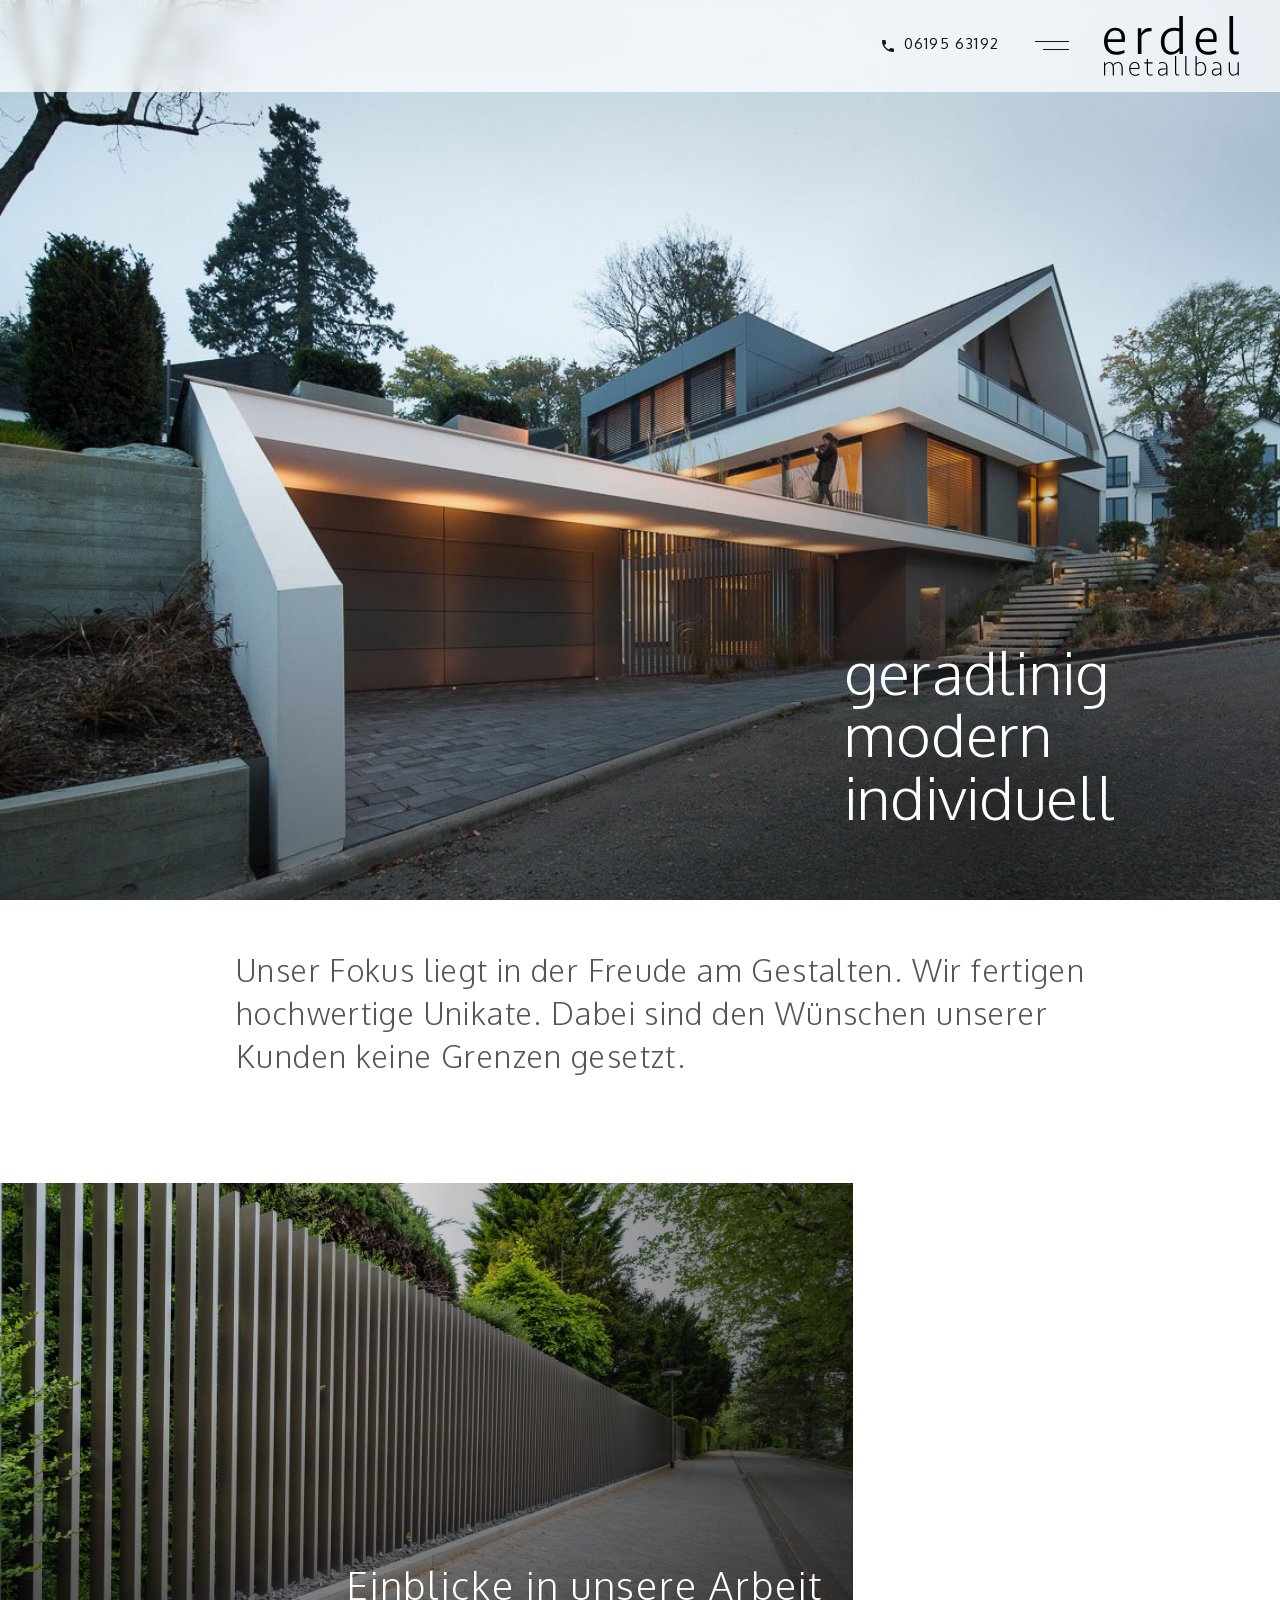
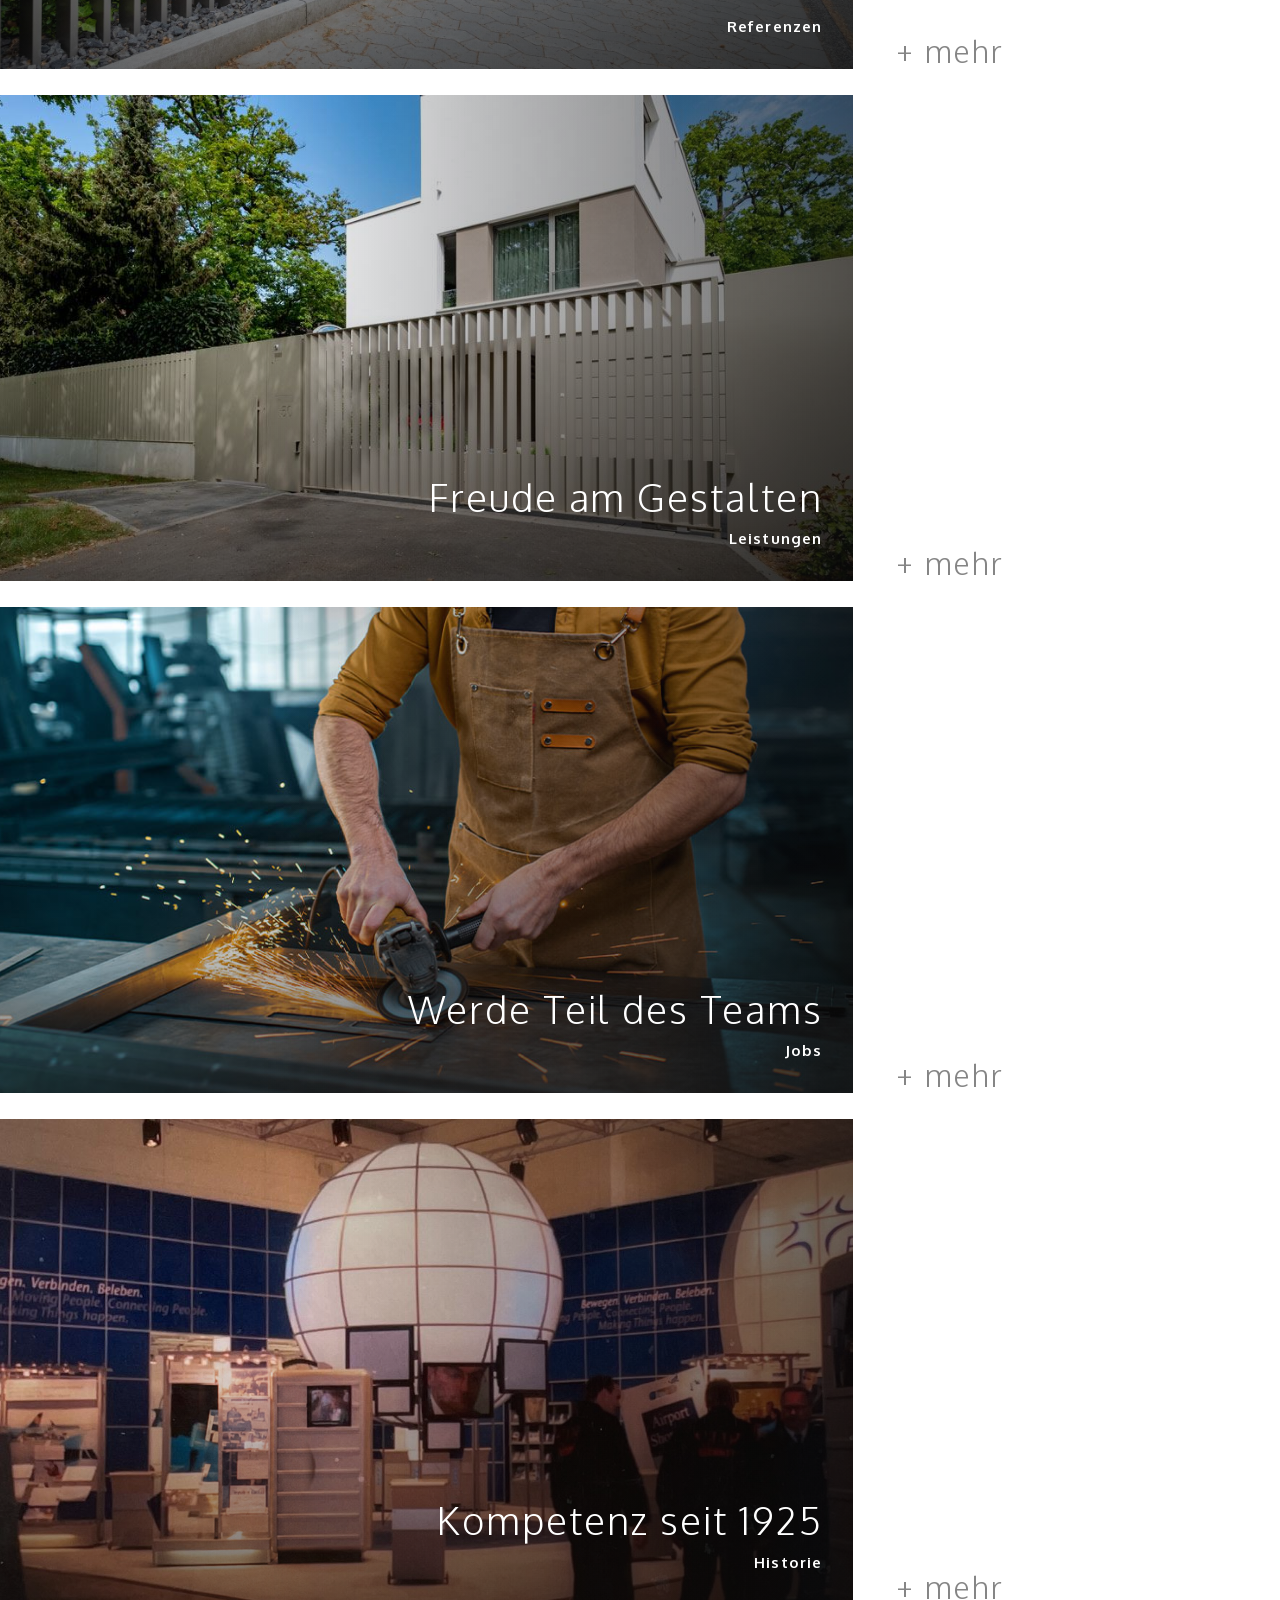
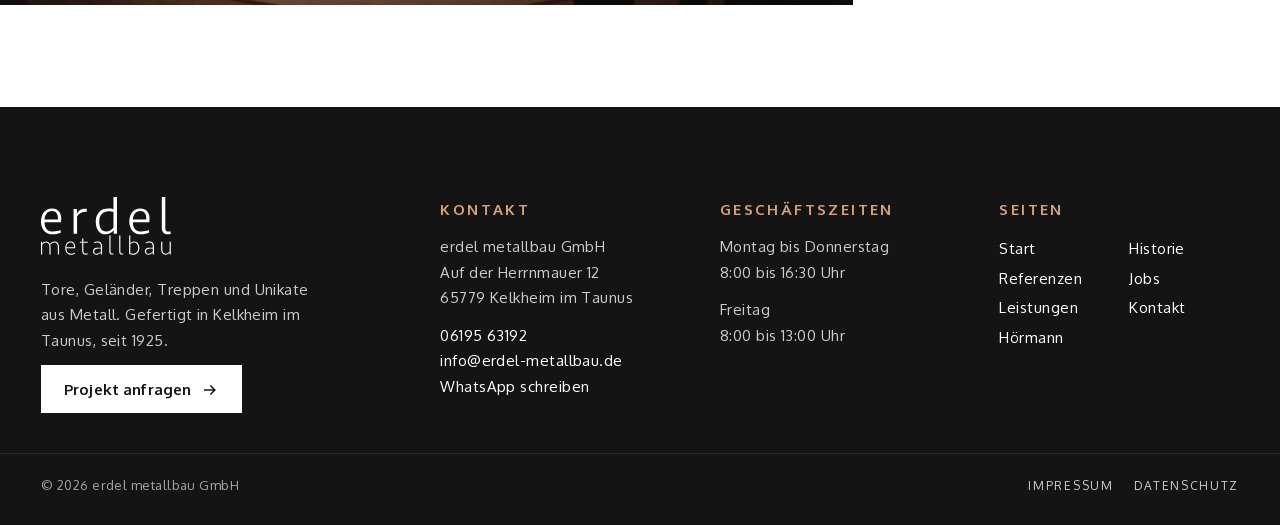
==== commit e4fdb975: "Historie-Teaser: Kugel vollständig, Person retuschiert; 6 Referenzbilder raus; Leistungen-Claim ohne" ====
--- a/index.html
+++ b/index.html
@@ -49,7 +49,7 @@
 <link rel="preload" href="nxm/fonts/oxygen-300-latin.woff2" as="font" type="font/woff2" crossorigin>
 <link rel="preload" href="nxm/fonts/oxygen-400-latin.woff2" as="font" type="font/woff2" crossorigin>
 <link rel="preload" href="nxm/fonts/oxygen-700-latin.woff2" as="font" type="font/woff2" crossorigin>
-<link rel="stylesheet" href="nxm/nxm.css?v=46">
+<link rel="stylesheet" href="nxm/nxm.css?v=47">
 <meta name="theme-color" content="#141414">
 </head>
 <body class="nxm-hero home wp-singular page-template page-template-page-full-width-image page-template-page-full-width-image-php page page-id-15 wp-theme-erdel">
--- a/nxm/nxm.css
+++ b/nxm/nxm.css
@@ -165,7 +165,8 @@
 .malu-1 .row{margin-top:clamp(10px,2vw,28px)!important}
 .teaser-block{max-height:none;overflow:hidden}
 .teaser-block>a{display:block;overflow:hidden}
-.teaser-block img{display:block;width:100%;height:clamp(260px,38vw,560px);object-fit:cover;transition:transform 1.2s var(--nxm-ease-out)}
+.teaser-block img{display:block;width:100%;height:clamp(260px,38vw,640px);object-fit:cover;transition:transform 1.2s var(--nxm-ease-out)}
+.teaser-block img[src$="weltkugel.jpg"]{object-position:50% 8%}
 .teaser-block:hover img{transform:scale(1.04)}
 .teaser-text h2{font-size:clamp(32px,3.2vw,52px);font-weight:300;letter-spacing:-.035em;line-height:1.05}
 .teaser-text .more-item{display:inline-flex;align-items:center;gap:10px;font-size:18px;font-weight:600;text-decoration:none;color:var(--nxm-ink);border-bottom:1px solid var(--nxm-ink);padding-bottom:4px}
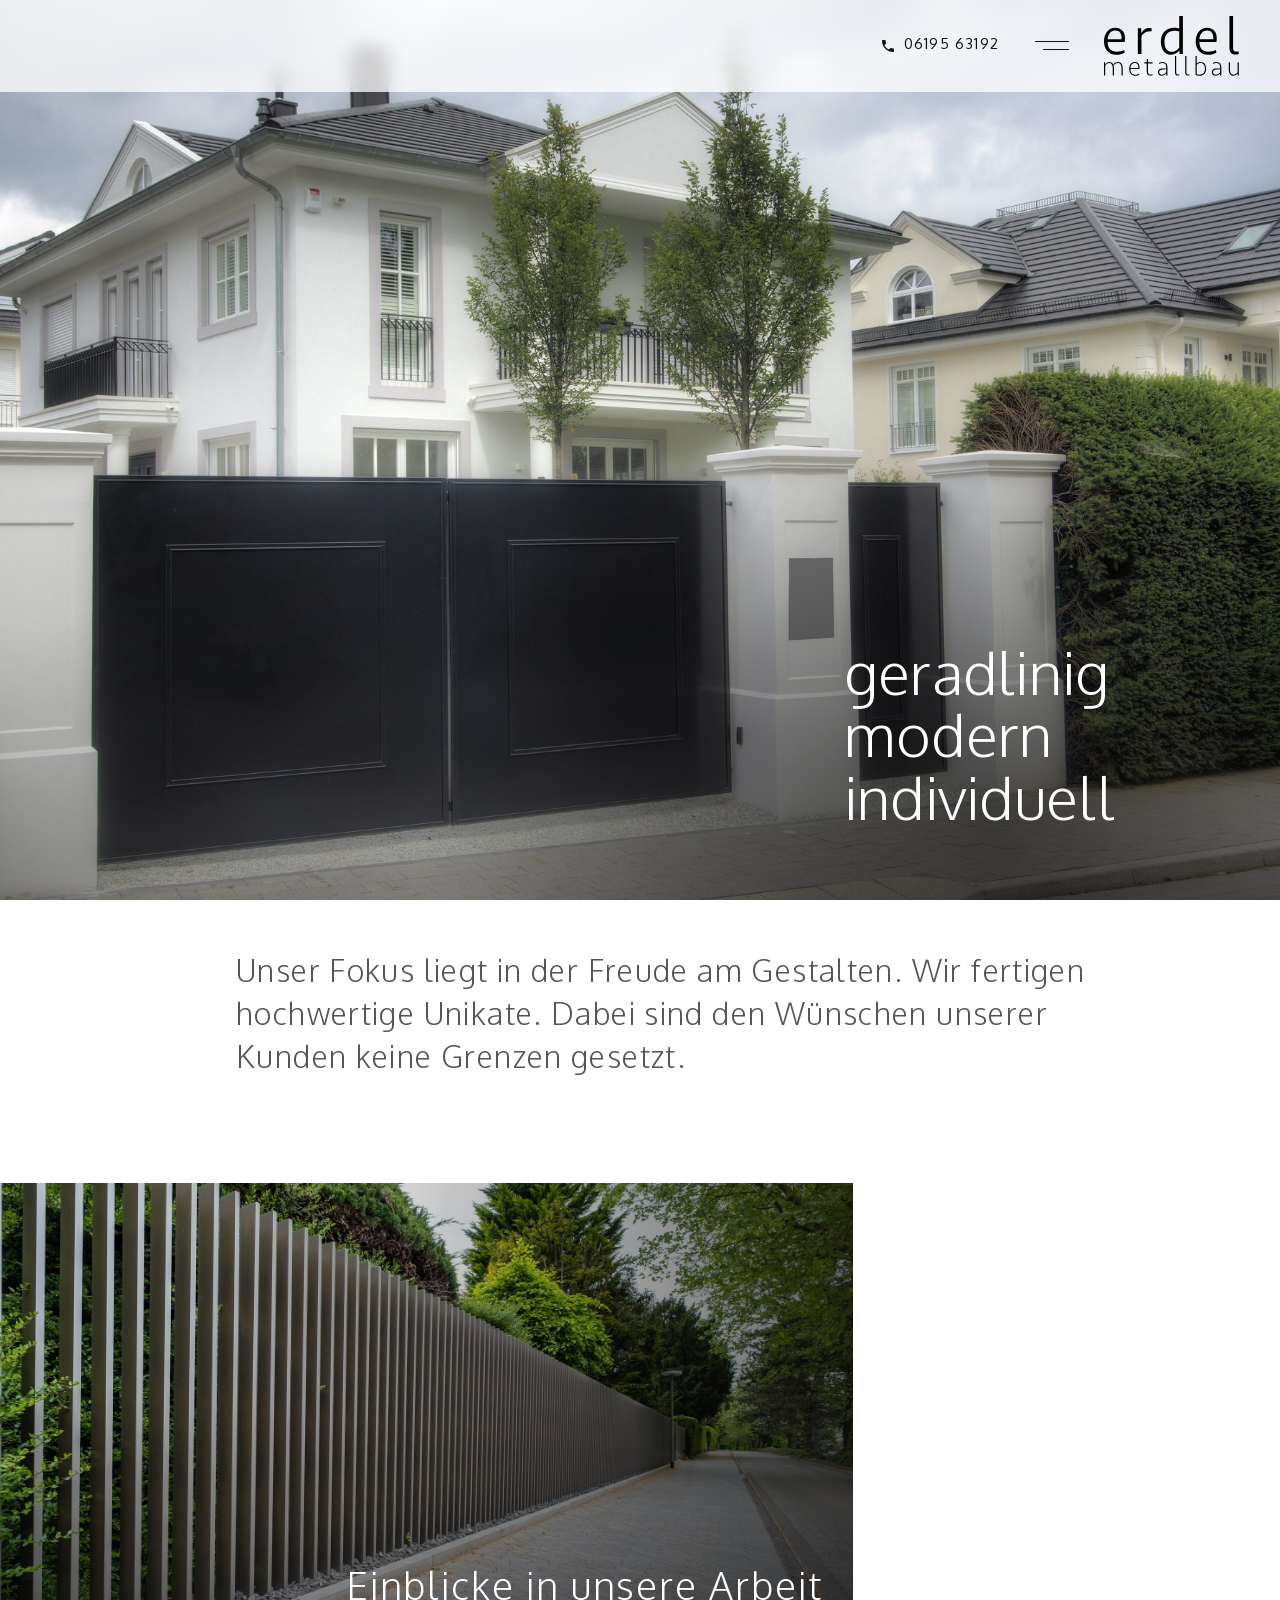
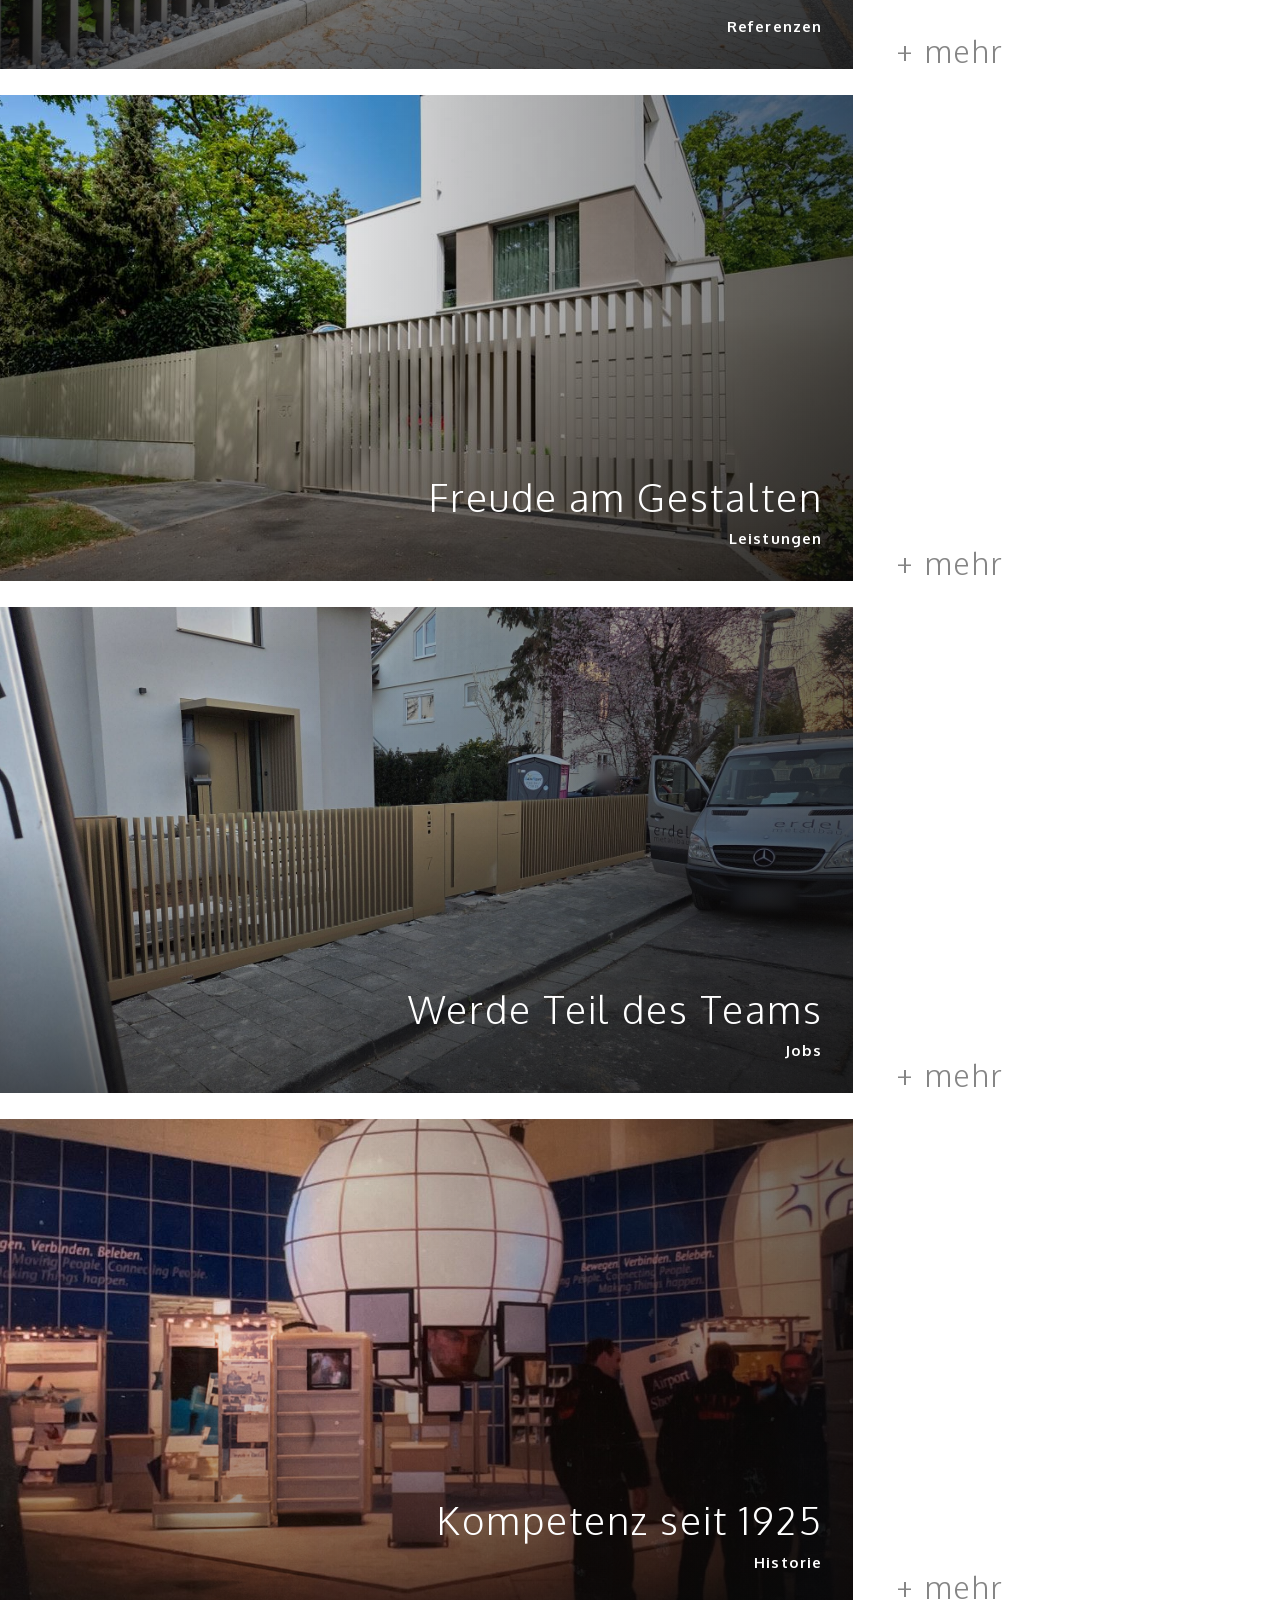
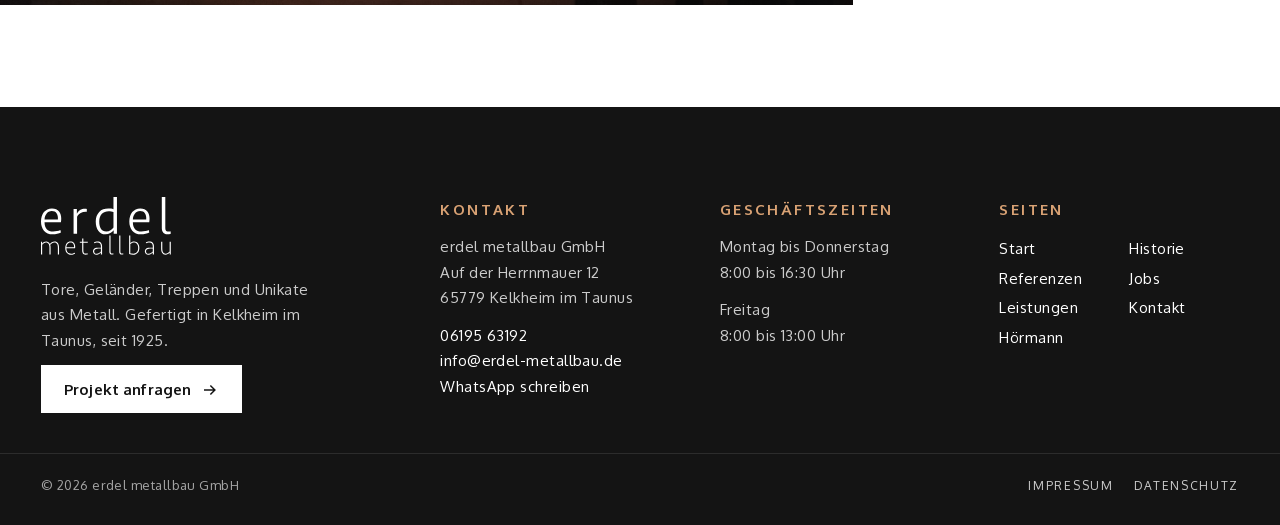
==== commit 07920ce4: "Neue Kundenfotos, Kontaktdaten unkenntlich, schlanke Formulare, Karriere neu - 25 neue Projektfotos " ====
--- a/index.html
+++ b/index.html
@@ -49,7 +49,7 @@
 <link rel="preload" href="nxm/fonts/oxygen-300-latin.woff2" as="font" type="font/woff2" crossorigin>
 <link rel="preload" href="nxm/fonts/oxygen-400-latin.woff2" as="font" type="font/woff2" crossorigin>
 <link rel="preload" href="nxm/fonts/oxygen-700-latin.woff2" as="font" type="font/woff2" crossorigin>
-<link rel="stylesheet" href="nxm/nxm.css?v=47">
+<link rel="stylesheet" href="nxm/nxm.css?v=53">
 <meta name="theme-color" content="#141414">
 </head>
 <body class="nxm-hero home wp-singular page-template page-template-page-full-width-image page-template-page-full-width-image-php page page-id-15 wp-theme-erdel">
@@ -68,7 +68,7 @@
   </div>
 </header>
 <div class="nxm-menu" id="nxm-menu" role="dialog" aria-modal="true" aria-label="Hauptmenü" aria-hidden="true">
-  <div class="nxm-menu__bg" aria-hidden="true"><img src="wp-content/uploads/2022/07/header.jpg" alt="" decoding="async" data-nxm-img="0" class=is-active><img src="nxm/img/zaun-lamellen.jpg" alt="" decoding="async" data-nxm-img="1"><img src="nxm/img/tor-anthrazit.jpg" alt="" decoding="async" data-nxm-img="2"><img src="wp-content/uploads/2022/10/garagentor-garage-metallbau-erdel-hoermann.jpg" alt="" decoding="async" data-nxm-img="3"><img src="nxm/img/weltkugel.jpg" alt="" decoding="async" data-nxm-img="4"><img src="wp-content/uploads/2022/09/erdel-metallbau-background-mitarbeiter.jpg" alt="" decoding="async" data-nxm-img="5"><img src="nxm/img/haus-terrasse.jpg" alt="" decoding="async" data-nxm-img="6"></div>
+  <div class="nxm-menu__bg" aria-hidden="true"><img src="nxm/img/tor-villa.jpg" alt="" decoding="async" data-nxm-img="0" class=is-active><img src="nxm/img/zaun-lamellen.jpg" alt="" decoding="async" data-nxm-img="1"><img src="nxm/img/tor-anthrazit.jpg" alt="" decoding="async" data-nxm-img="2"><img src="nxm/img/eingang-anthrazit.jpg" alt="" decoding="async" data-nxm-img="3"><img src="nxm/img/weltkugel.jpg" alt="" decoding="async" data-nxm-img="4"><img src="nxm/img/montage-transporter.jpg" alt="" decoding="async" data-nxm-img="5"><img src="nxm/img/haus-terrasse.jpg" alt="" decoding="async" data-nxm-img="6"></div>
   <div class="nxm-menu__inner">
     <nav class="nxm-menu__nav" aria-label="Hauptnavigation"><ul><li style="--i:0"><a href="./" data-nxm-img="0" aria-current="page">Start</a></li><li style="--i:1"><a href="referenzen/" data-nxm-img="1">Referenzen</a></li><li style="--i:2"><a href="leistungen/" data-nxm-img="2">Leistungen</a></li><li style="--i:3"><a href="hoermann/" data-nxm-img="3">Hörmann</a></li><li style="--i:4"><a href="historie/" data-nxm-img="4">Historie</a></li><li style="--i:5"><a href="jobs/" data-nxm-img="5">Jobs</a></li><li style="--i:6"><a href="kontakt/" data-nxm-img="6">Kontakt</a></li></ul></nav>
     <a class="nxm-menu__cta" href="kontakt/"><span aria-hidden="true">&gt;</span> Kontaktformular</a>
@@ -84,7 +84,7 @@
 <div id="content" class="site-content">
     <div id="content-main" class="site-main">
         <main id="main" class="main-content">
-                        <header class="main-header featured-full-width-img  bg-dark text-light mb-3" style="background-image: url('wp-content/uploads/2022/07/header.jpg')">
+                        <header class="main-header featured-full-width-img  bg-dark text-light mb-3" style="background-image: url('nxm/img/tor-villa.jpg')">
                 <div class="container h-100 d-flex align-items-end pb-3 ms-auto p-2 bd-highlight">
                         <h1 style="--seg:4.549">geradlinig<br>modern<br>individuell</h1>
                     <!--<h1 class="main-title text-right">Home</h1>-->
@@ -160,7 +160,7 @@
     <div class="row gx-0 mt-2 mt-sm-3 mt-md-4 mt-lg-5">
         <div class="position-relative col-12 col-lg-8 teaser-block">
             <a href="jobs/">
-                <img decoding="async"  src="wp-content/uploads/2022/11/erdel-metallbau-schlosser-arbeiten-jobs.jpg" alt="Werde Teil des Teams" title="Werde Teil des Teams" />
+                <img decoding="async"  src="nxm/img/zaun-transporter.jpg" alt="Werde Teil des Teams" title="Werde Teil des Teams" />
             </a>
 
             <div class="bg-item nxm-teaser"><a href="jobs/"><span class="nxm-teaser__title">Werde Teil des&nbsp;Teams</span><span class="nxm-teaser__link"><svg viewBox="0 0 24 24" aria-hidden="true"><path d="M13.2 5.3 19.9 12l-6.7 6.7-1.4-1.4 4.3-4.3H4v-2h12.1l-4.3-4.3z"/></svg>Jobs</span></a>
@@ -259,6 +259,6 @@
 <script id="wp-emoji-settings" type="application/json">
 {"baseUrl":"https://s.w.org/images/core/emoji/17.0.2/72x72/","ext":".png","svgUrl":"https://s.w.org/images/core/emoji/17.0.2/svg/","svgExt":".svg","source":{"concatemoji":"wp-includes/js/wp-emoji-release.min.js"}}
 </script>
-<script src="nxm/nxm.js?v=10" defer></script>
+<script src="nxm/nxm.js?v=14" defer></script>
 </body>
 </html>
--- a/nxm/nxm.css
+++ b/nxm/nxm.css
@@ -165,8 +165,7 @@
 .malu-1 .row{margin-top:clamp(10px,2vw,28px)!important}
 .teaser-block{max-height:none;overflow:hidden}
 .teaser-block>a{display:block;overflow:hidden}
-.teaser-block img{display:block;width:100%;height:clamp(260px,38vw,640px);object-fit:cover;transition:transform 1.2s var(--nxm-ease-out)}
-.teaser-block img[src$="weltkugel.jpg"]{object-position:50% 8%}
+.teaser-block img{display:block;width:100%;height:clamp(260px,38vw,560px);object-fit:cover;transition:transform 1.2s var(--nxm-ease-out)}
 .teaser-block:hover img{transform:scale(1.04)}
 .teaser-text h2{font-size:clamp(32px,3.2vw,52px);font-weight:300;letter-spacing:-.035em;line-height:1.05}
 .teaser-text .more-item{display:inline-flex;align-items:center;gap:10px;font-size:18px;font-weight:600;text-decoration:none;color:var(--nxm-ink);border-bottom:1px solid var(--nxm-ink);padding-bottom:4px}
@@ -935,3 +934,93 @@
 @media (min-width:992px){
   .x-formgrid .x-formside__body,.x-formgrid:not(.x-formgrid--konf) .x-formside__body{position:sticky!important;top:calc(var(--nxm-head-h) + 24px)!important}
 }
+
+/* ===== Runde Okt. 2026: schlanke Formulare, Karriere neu, echte Fotos ===== */
+/* Schlanke Formulare: zweispaltiges Raster, Reihen lösen sich auf */
+.x-formcard form.x-slim{display:grid!important;grid-template-columns:repeat(2,minmax(0,1fr));column-gap:clamp(20px,2.4vw,36px);row-gap:clamp(16px,1.8vw,24px)}
+.x-formcard form.x-slim>.forminator-row{display:contents!important}
+.x-formcard form.x-slim .forminator-col{min-width:0;order:0!important;grid-column:auto}
+.x-formcard form.x-slim .x-full,.x-formcard form.x-slim .forminator-response-message{grid-column:1/-1!important}
+.x-formcard form.x-slim .forminator-row-last>.forminator-col{order:0!important}
+.x-formcard form.x-slim #nxm-consent{order:0!important}
+@media (max-width:575.98px){.x-formcard form.x-slim{grid-template-columns:minmax(0,1fr)}}
+.x-opt{font-weight:400;letter-spacing:.06em;text-transform:none;color:#8a867e}
+.x-formcard .forminator-ui .x-hint{text-align:left!important;letter-spacing:.02em!important;font-size:13px!important}
+.x-formcard .forminator-ui .forminator-textarea::placeholder{color:#9a958c;font-weight:300}
+.x-formcard .forminator-ui select.x-select{width:100%!important;min-height:46px;border:0!important;border-bottom:1px solid #cfc9bd!important;background:transparent url("data:image/svg+xml,%3Csvg xmlns='http://www.w3.org/2000/svg' viewBox='0 0 12 8'%3E%3Cpath d='M1 1l5 5 5-5' fill='none' stroke='%23141414' stroke-width='1.5'/%3E%3C/svg%3E") no-repeat right 4px center/12px 8px!important;
+  -webkit-appearance:none;appearance:none;padding:8px 24px 8px 0!important;font:300 18px/1.4 var(--bs-body-font-family)!important;color:var(--nxm-ink)!important;border-radius:0;cursor:pointer}
+.x-formcard .forminator-ui select.x-select:focus{outline:0;border-bottom-color:var(--nxm-accent)!important;box-shadow:0 2px 0 var(--nxm-accent)}
+/* Datei-Upload ohne Plugin-Skript */
+.x-upload{position:relative;display:flex;flex-wrap:wrap;align-items:center;gap:10px 16px;padding:14px;margin-top:6px;border:1px dashed #b9b3a7;background:#fbfaf8;transition:border-color .2s,background-color .2s}
+.x-upload:hover,.x-upload:focus-within{border-color:var(--nxm-ink)}
+.x-upload.is-drag{border-color:var(--nxm-accent);background:#f6efe8}
+.x-upload__input{position:absolute;width:1px;height:1px;opacity:0;overflow:hidden}
+.x-upload__btn{display:inline-flex;align-items:center;min-height:44px;padding:0 18px;background:var(--nxm-ink);color:#fff;font:600 13px/1 var(--bs-body-font-family);letter-spacing:.08em;cursor:pointer;transition:background-color .2s}
+.x-upload__btn:hover{background:var(--nxm-accent)}
+.x-upload__input:focus-visible+.x-upload__btn{outline:2px solid var(--nxm-accent);outline-offset:2px}
+.x-upload__name{flex:1 1 200px;min-width:0;font-size:14px;line-height:1.5;color:#6d6a64;overflow-wrap:anywhere}
+.x-note{margin:18px 0 0!important;font-size:16px!important;line-height:1.6;color:var(--nxm-muted)!important}
+.x-formside__alt{display:flex;flex-wrap:wrap;gap:10px;margin:0 0 22px}
+.x-formside__alt .nxm-btn{flex:1 1 180px;justify-content:center}
+.x-formcard .forminator-response-message.is-ok{display:block!important;margin:0 0 8px;padding:16px 18px;background:#eef4ec;border-left:3px solid #3d7a3a;font-size:15px;line-height:1.6;color:#23421f}
+
+/* Karriere: Stellen als aufklappbare Karten */
+.x-stellen__head{display:flex;flex-wrap:wrap;align-items:flex-end;justify-content:space-between;gap:12px 32px;margin-bottom:clamp(20px,3vw,36px)}
+.x-stellen__head .x-h2{margin:0}
+.x-stellen__note{margin:0;font-size:15px!important;max-width:38ch}
+.x-stellen{display:grid;gap:14px}
+.x-stelle{background:#fff;border:1px solid var(--nxm-line);transition:border-color .25s,box-shadow .25s}
+.x-stelle:hover{border-color:rgba(20,20,20,.3)}
+.x-stelle[open]{border-color:var(--nxm-ink);box-shadow:0 24px 60px rgba(0,0,0,.08)}
+.x-stelle summary{list-style:none;display:flex;align-items:center;gap:20px 32px;padding:clamp(20px,2.6vw,34px) clamp(20px,3vw,40px);cursor:pointer}
+.x-stelle summary::-webkit-details-marker{display:none}
+.x-stelle summary:focus-visible{outline:2px solid var(--nxm-accent);outline-offset:-2px}
+.x-stelle__head{flex:1 1 auto;min-width:0;display:flex;flex-direction:column;gap:8px}
+.x-stelle__tags{display:flex;flex-wrap:wrap;gap:6px}
+.x-stelle__tags span{font-size:12px;letter-spacing:.1em;text-transform:uppercase;font-weight:700;color:var(--nxm-accent);padding:4px 10px;border:1px solid rgba(152,94,52,.35)}
+.x-stelle__title{font-size:clamp(21px,2vw,28px);line-height:1.25;color:var(--nxm-ink);font-weight:400;overflow-wrap:break-word;hyphens:manual}
+.x-stelle__teaser{font-size:17px;line-height:1.55;color:var(--nxm-muted)}
+.x-stelle__more{flex:none;display:inline-flex;align-items:center;gap:12px;font-size:13px;font-weight:700;letter-spacing:.12em;text-transform:uppercase;color:var(--nxm-ink)}
+.x-stelle__icon{width:44px;height:44px;padding:11px;border:1px solid var(--nxm-ink);fill:currentColor;transition:background-color .25s,color .25s,transform .4s var(--nxm-ease-out)}
+.x-stelle summary:hover .x-stelle__icon{background:var(--nxm-ink);color:#fff}
+.x-stelle[open] .x-stelle__icon{transform:rotate(45deg);background:var(--nxm-ink);color:#fff}
+.x-stelle__close,.x-stelle[open] .x-stelle__open{display:none}
+.x-stelle[open] .x-stelle__close{display:inline}
+.x-stelle__body{display:grid;grid-template-columns:repeat(3,minmax(0,1fr));gap:clamp(24px,3vw,48px);padding:0 clamp(20px,3vw,40px) clamp(24px,3vw,40px);border-top:1px solid var(--nxm-line);padding-top:clamp(20px,2.6vw,32px)}
+.x-h4{font-size:15px!important;font-weight:700!important;letter-spacing:.12em;text-transform:uppercase;color:var(--nxm-ink);margin:0 0 6px!important}
+.x-stelle__body .x-check li{font-size:16px;padding:10px 0 10px 30px}
+.x-stelle__body .x-check li::before{top:17px}
+.x-stelle__go{background:var(--nxm-stone);padding:clamp(20px,2.4vw,32px);display:flex;flex-direction:column;justify-content:space-between;gap:20px}
+.x-stelle__go p{margin:0;font-size:17px!important;line-height:1.6;color:var(--nxm-ink)}
+.x-stelle__go .nxm-btn{justify-content:center}
+@media (max-width:991.98px){.x-stelle__body{grid-template-columns:1fr 1fr}.x-stelle__go{grid-column:1/-1}}
+@media (max-width:640px){.x-stelle summary{flex-wrap:wrap}.x-stelle__more{width:100%;justify-content:space-between}.x-stelle__body{grid-template-columns:1fr}}
+html.nxm-js .x-stelle.nxm-reveal{transition-delay:var(--d,0s)}
+.x-benefits--6{grid-template-columns:repeat(3,minmax(0,1fr))}
+@media (max-width:991.98px){.x-benefits--6{grid-template-columns:repeat(2,minmax(0,1fr))}}
+@media (max-width:640px){.x-benefits--6{grid-template-columns:1fr}}
+/* Fotostreifen echter Projekte */
+.x-strip{display:grid;grid-template-columns:repeat(4,minmax(0,1fr));gap:clamp(10px,1.4vw,20px)}
+@media (max-width:991.98px){.x-strip{grid-template-columns:repeat(2,minmax(0,1fr))}}
+.x-strip__item{margin:0;position:relative;overflow:hidden;background:var(--nxm-ink)}
+.x-strip__item img{display:block;width:100%;aspect-ratio:7/8;object-fit:cover;transition:transform 1.2s var(--nxm-ease-out)}
+.x-strip__item:hover img{transform:scale(1.04)}
+.x-strip__item figcaption{position:absolute;inset:auto 0 0 0;padding:40px 16px 14px;background:linear-gradient(180deg,transparent,rgba(10,10,10,.82));color:#fff;font-size:15px;line-height:1.4}
+.x-strip__more{margin:clamp(18px,2vw,28px) 0 0!important;font-size:17px!important}
+/* Historie 1925: Typo-Karte statt Stockfoto (kein historisches Foto vorhanden) */
+.x-tl__media--typo{aspect-ratio:4/3;display:flex;flex-direction:column;justify-content:flex-end;gap:2px;padding:clamp(22px,3vw,44px);background:var(--nxm-ink);color:#fff}
+.x-tl__media--typo small{margin-bottom:auto;font-size:13px;letter-spacing:.16em;text-transform:uppercase;font-weight:700;color:var(--nxm-accent-light)}
+.x-tl__media--typo span{font-size:clamp(24px,2.6vw,38px);font-weight:300;line-height:1.2;color:#fff;overflow-wrap:break-word;hyphens:manual}
+.x-tl__media--typo span+span{padding-top:10px;margin-top:8px;border-top:1px solid rgba(255,255,255,.16)}
+/* Lesbarkeit Bildtexte (gemessen mit werkzeuge/kontrast.py) */
+.x-konf-media figcaption{padding-top:clamp(56px,7vw,96px);background:linear-gradient(0deg,rgba(10,10,10,.9) 0%,rgba(10,10,10,.78) 55%,rgba(10,10,10,0) 100%)}
+.x-konf-media figcaption span{color:#fff}
+.x-strip__item figcaption{padding-top:64px;background:linear-gradient(0deg,rgba(10,10,10,.9) 0%,rgba(10,10,10,.75) 55%,rgba(10,10,10,0) 100%)}
+/* Stellen: Plus wird beim Öffnen zum Minus (Kasten bleibt gerade) */
+.x-stelle[open] .x-stelle__icon{transform:none}
+.x-stelle__icon path:first-child{transform-origin:12px 12px;transition:transform .35s var(--nxm-ease-out)}
+.x-stelle[open] .x-stelle__icon path:first-child{transform:scaleY(0)}
+/* Absenden-Knöpfe einzeilig */
+.x-formcard .forminator-ui .forminator-button-submit{white-space:nowrap}
+@media (max-width:420px){.x-formcard .forminator-ui .forminator-button-submit{letter-spacing:.08em!important;padding:0 20px!important;gap:10px}}
+.x-formcard{scroll-margin-top:calc(var(--nxm-head-h) + 8px)}
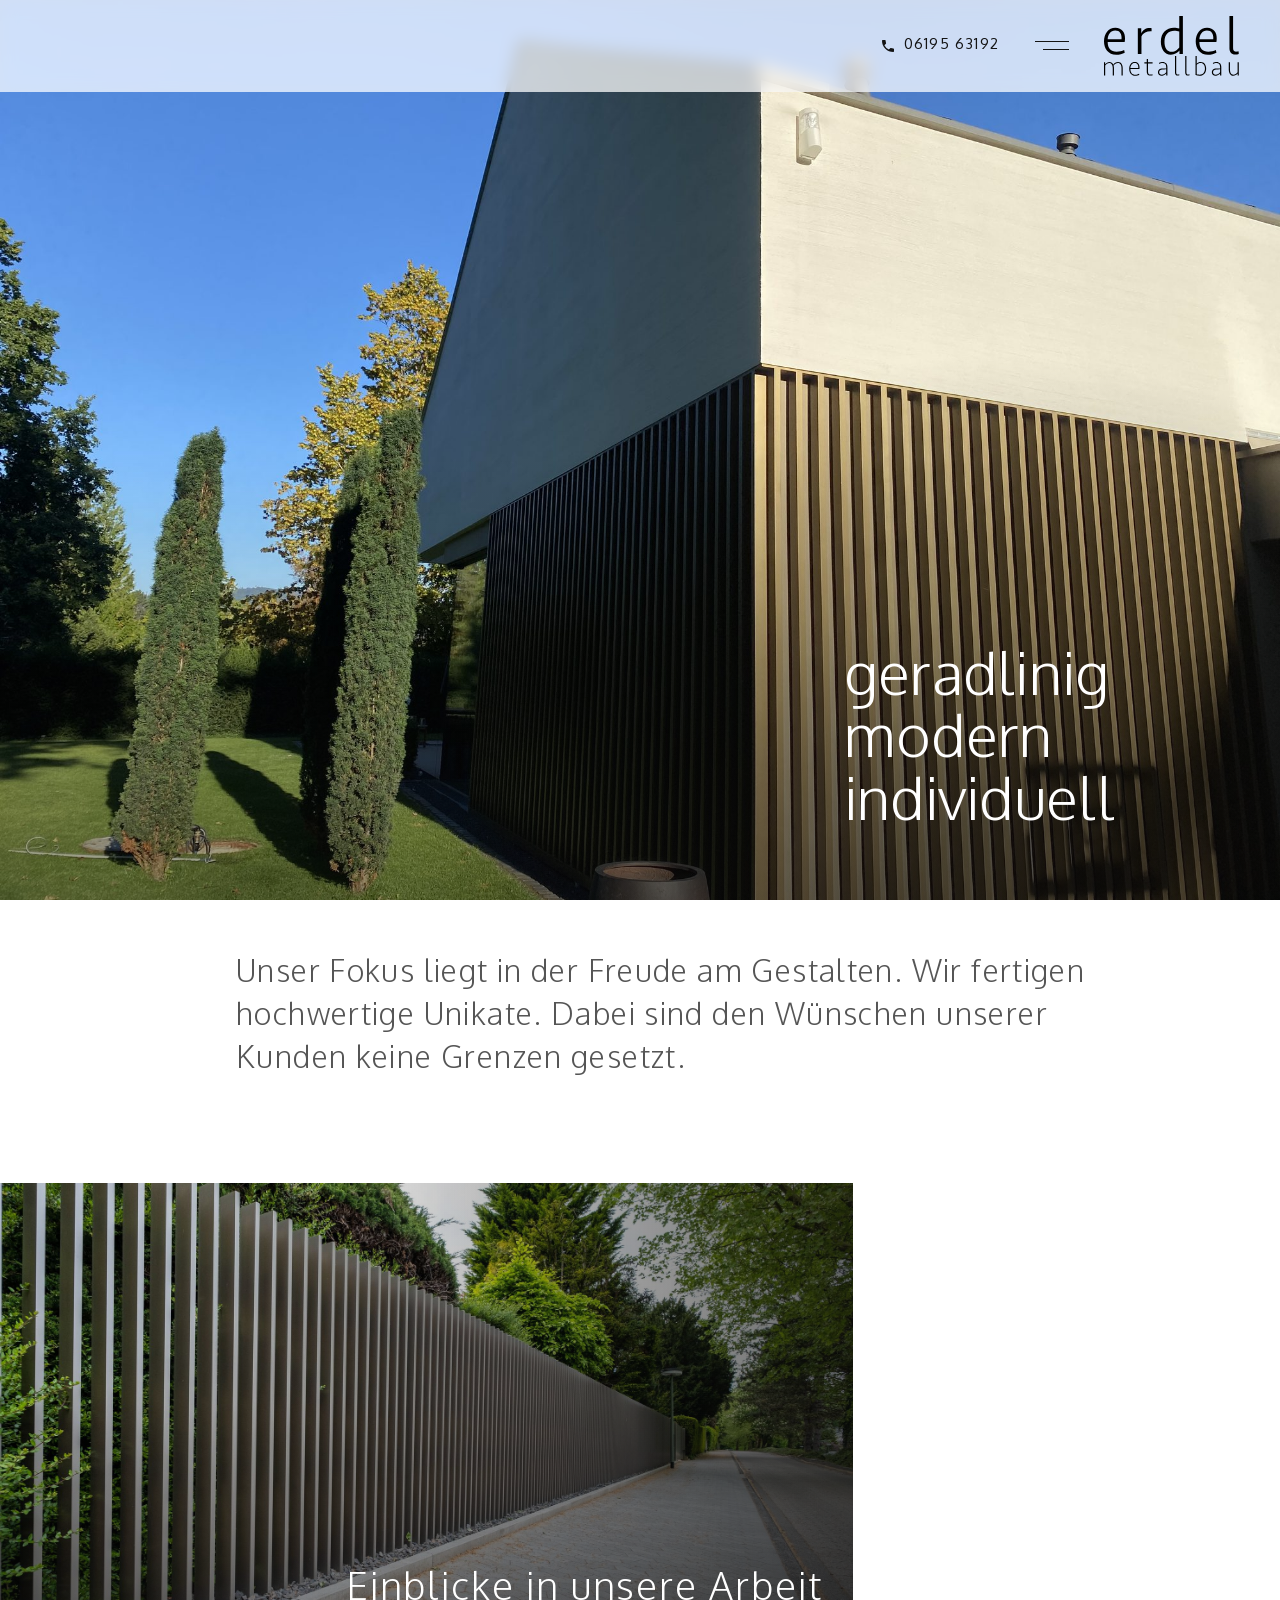
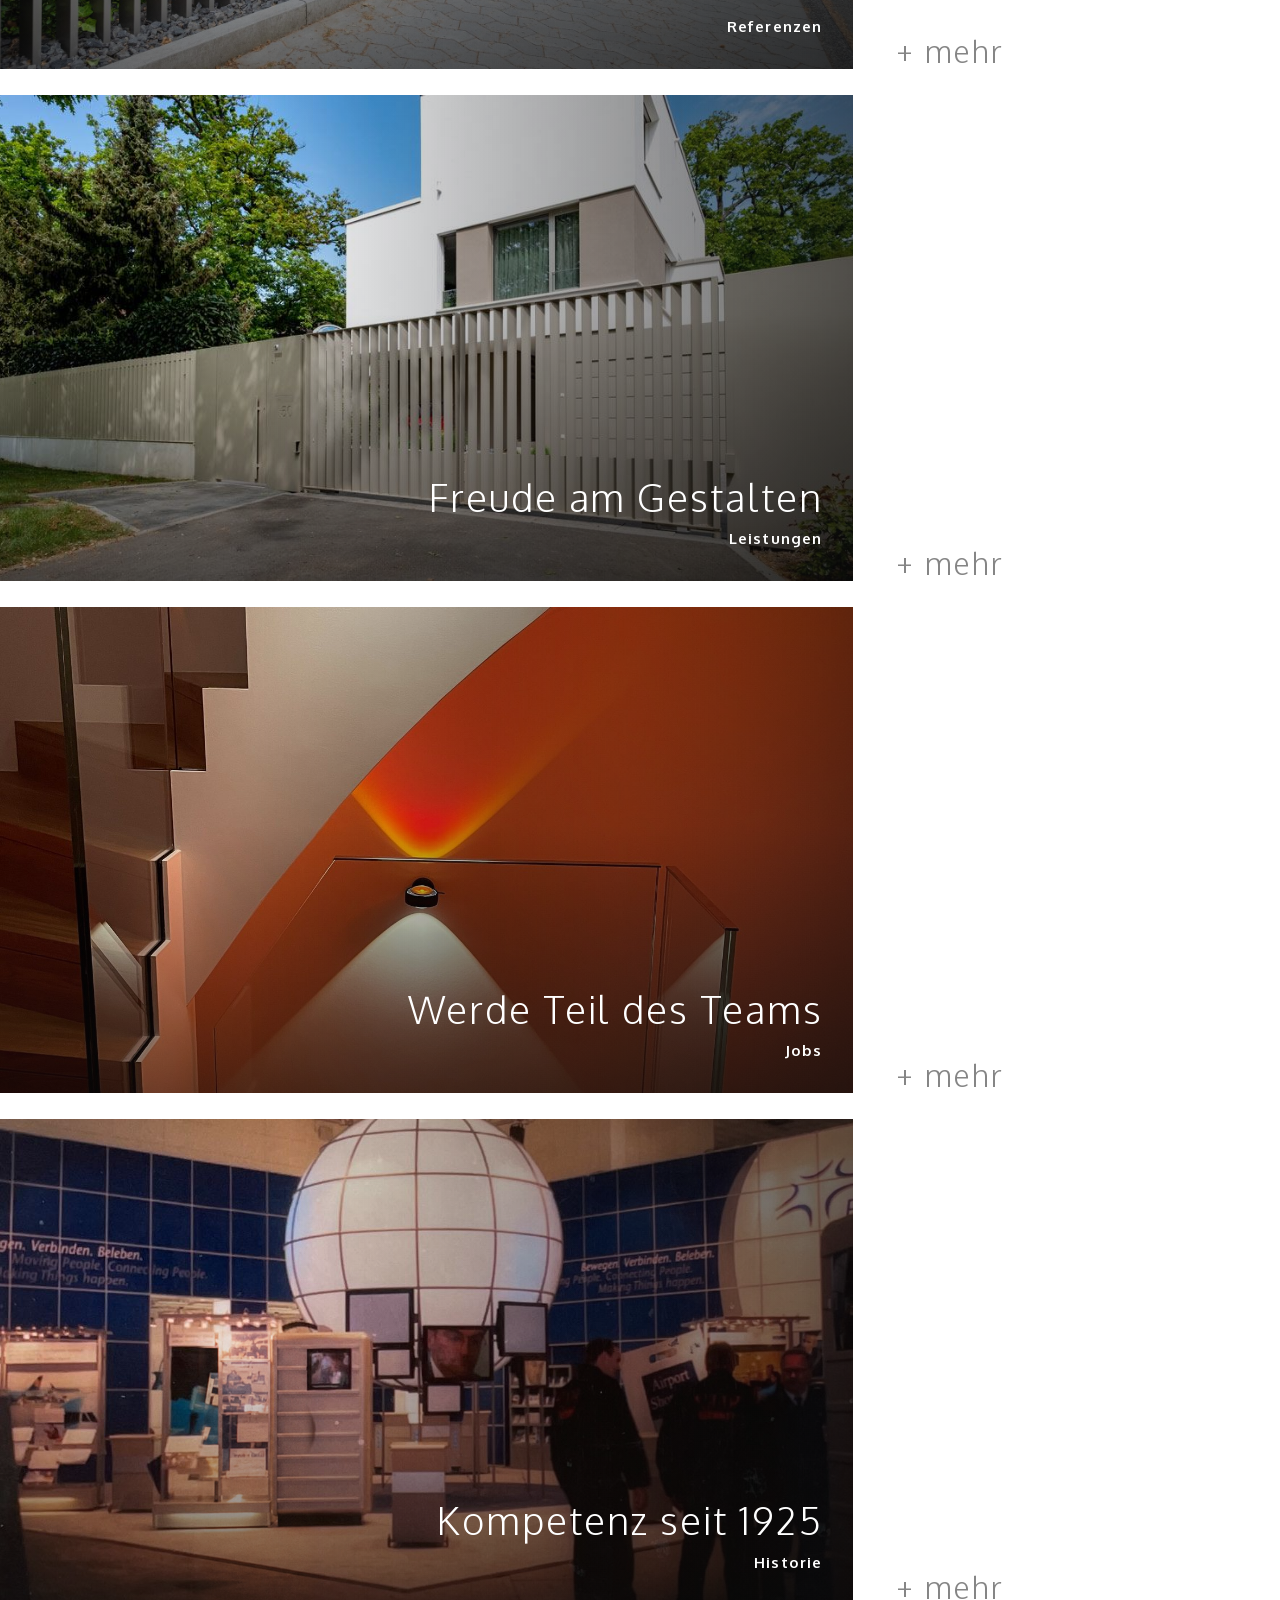
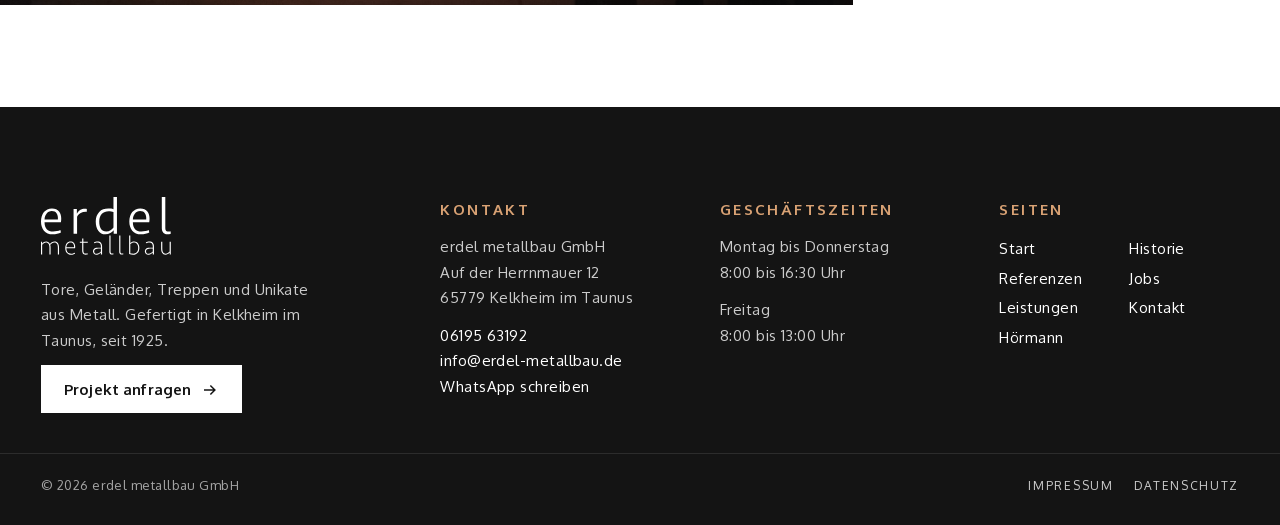
==== commit 9fddeb64: "Kopfbilder neu: Startseite Fassade, Jobs Treppenauge, keine Doppelungen; 1925-Box einzeilig Co-Autho" ====
--- a/index.html
+++ b/index.html
@@ -49,7 +49,7 @@
 <link rel="preload" href="nxm/fonts/oxygen-300-latin.woff2" as="font" type="font/woff2" crossorigin>
 <link rel="preload" href="nxm/fonts/oxygen-400-latin.woff2" as="font" type="font/woff2" crossorigin>
 <link rel="preload" href="nxm/fonts/oxygen-700-latin.woff2" as="font" type="font/woff2" crossorigin>
-<link rel="stylesheet" href="nxm/nxm.css?v=53">
+<link rel="stylesheet" href="nxm/nxm.css?v=54">
 <meta name="theme-color" content="#141414">
 </head>
 <body class="nxm-hero home wp-singular page-template page-template-page-full-width-image page-template-page-full-width-image-php page page-id-15 wp-theme-erdel">
@@ -84,7 +84,7 @@
 <div id="content" class="site-content">
     <div id="content-main" class="site-main">
         <main id="main" class="main-content">
-                        <header class="main-header featured-full-width-img  bg-dark text-light mb-3" style="background-image: url('nxm/img/tor-villa.jpg')">
+                        <header class="main-header featured-full-width-img  bg-dark text-light mb-3" style="background-image: url('nxm/img/fassade-bronze.jpg')">
                 <div class="container h-100 d-flex align-items-end pb-3 ms-auto p-2 bd-highlight">
                         <h1 style="--seg:4.549">geradlinig<br>modern<br>individuell</h1>
                     <!--<h1 class="main-title text-right">Home</h1>-->
@@ -160,7 +160,7 @@
     <div class="row gx-0 mt-2 mt-sm-3 mt-md-4 mt-lg-5">
         <div class="position-relative col-12 col-lg-8 teaser-block">
             <a href="jobs/">
-                <img decoding="async"  src="nxm/img/zaun-transporter.jpg" alt="Werde Teil des Teams" title="Werde Teil des Teams" />
+                <img decoding="async"  src="nxm/img/treppe-licht.jpg" alt="Werde Teil des Teams" title="Werde Teil des Teams" />
             </a>
 
             <div class="bg-item nxm-teaser"><a href="jobs/"><span class="nxm-teaser__title">Werde Teil des&nbsp;Teams</span><span class="nxm-teaser__link"><svg viewBox="0 0 24 24" aria-hidden="true"><path d="M13.2 5.3 19.9 12l-6.7 6.7-1.4-1.4 4.3-4.3H4v-2h12.1l-4.3-4.3z"/></svg>Jobs</span></a>
--- a/nxm/nxm.css
+++ b/nxm/nxm.css
@@ -1008,9 +1008,9 @@
 .x-strip__item figcaption{position:absolute;inset:auto 0 0 0;padding:40px 16px 14px;background:linear-gradient(180deg,transparent,rgba(10,10,10,.82));color:#fff;font-size:15px;line-height:1.4}
 .x-strip__more{margin:clamp(18px,2vw,28px) 0 0!important;font-size:17px!important}
 /* Historie 1925: Typo-Karte statt Stockfoto (kein historisches Foto vorhanden) */
-.x-tl__media--typo{aspect-ratio:4/3;display:flex;flex-direction:column;justify-content:flex-end;gap:2px;padding:clamp(22px,3vw,44px);background:var(--nxm-ink);color:#fff}
+.x-tl__media--typo{container-type:inline-size;aspect-ratio:4/3;display:flex;flex-direction:column;justify-content:flex-end;gap:2px;padding:clamp(22px,3vw,44px);background:var(--nxm-ink);color:#fff}
 .x-tl__media--typo small{margin-bottom:auto;font-size:13px;letter-spacing:.16em;text-transform:uppercase;font-weight:700;color:var(--nxm-accent-light)}
-.x-tl__media--typo span{font-size:clamp(24px,2.6vw,38px);font-weight:300;line-height:1.2;color:#fff;overflow-wrap:break-word;hyphens:manual}
+.x-tl__media--typo span{font-size:min(36px,6.4cqi);font-weight:300;line-height:1.2;color:#fff;white-space:nowrap}
 .x-tl__media--typo span+span{padding-top:10px;margin-top:8px;border-top:1px solid rgba(255,255,255,.16)}
 /* Lesbarkeit Bildtexte (gemessen mit werkzeuge/kontrast.py) */
 .x-konf-media figcaption{padding-top:clamp(56px,7vw,96px);background:linear-gradient(0deg,rgba(10,10,10,.9) 0%,rgba(10,10,10,.78) 55%,rgba(10,10,10,0) 100%)}
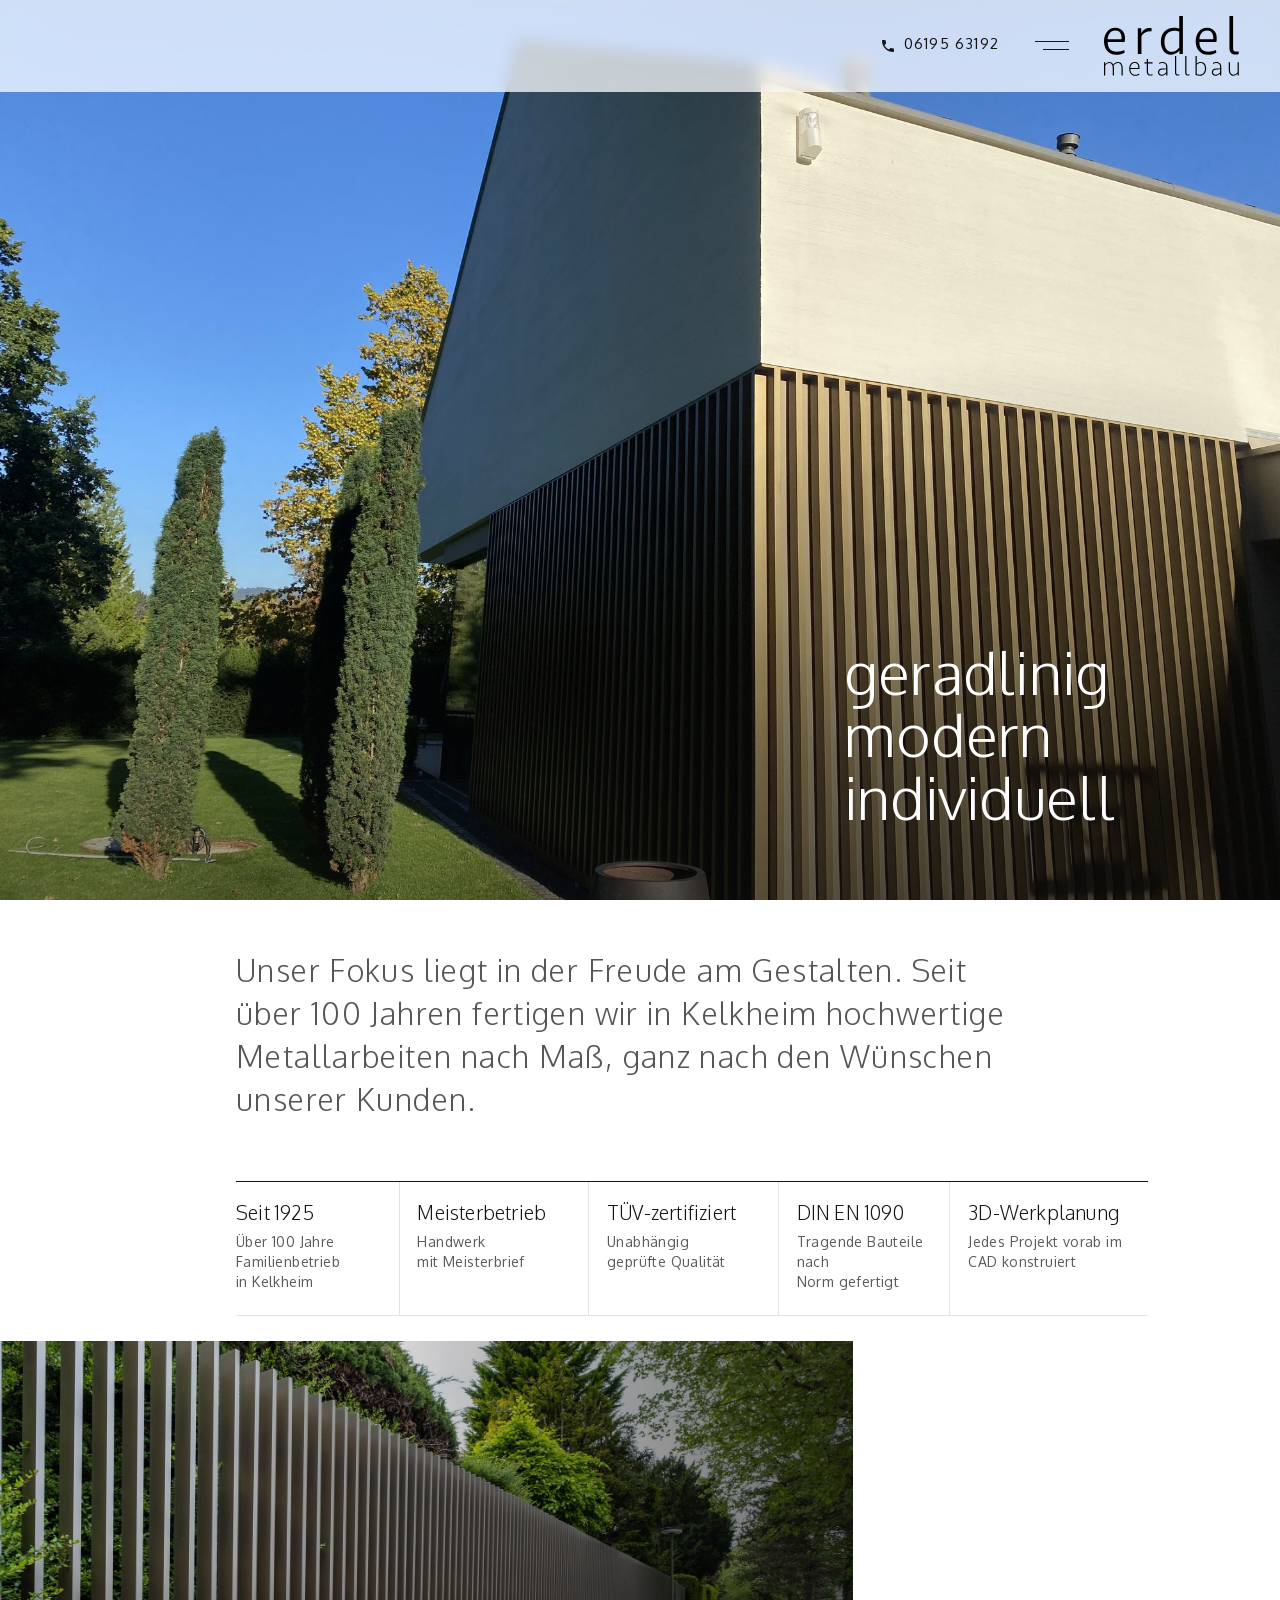
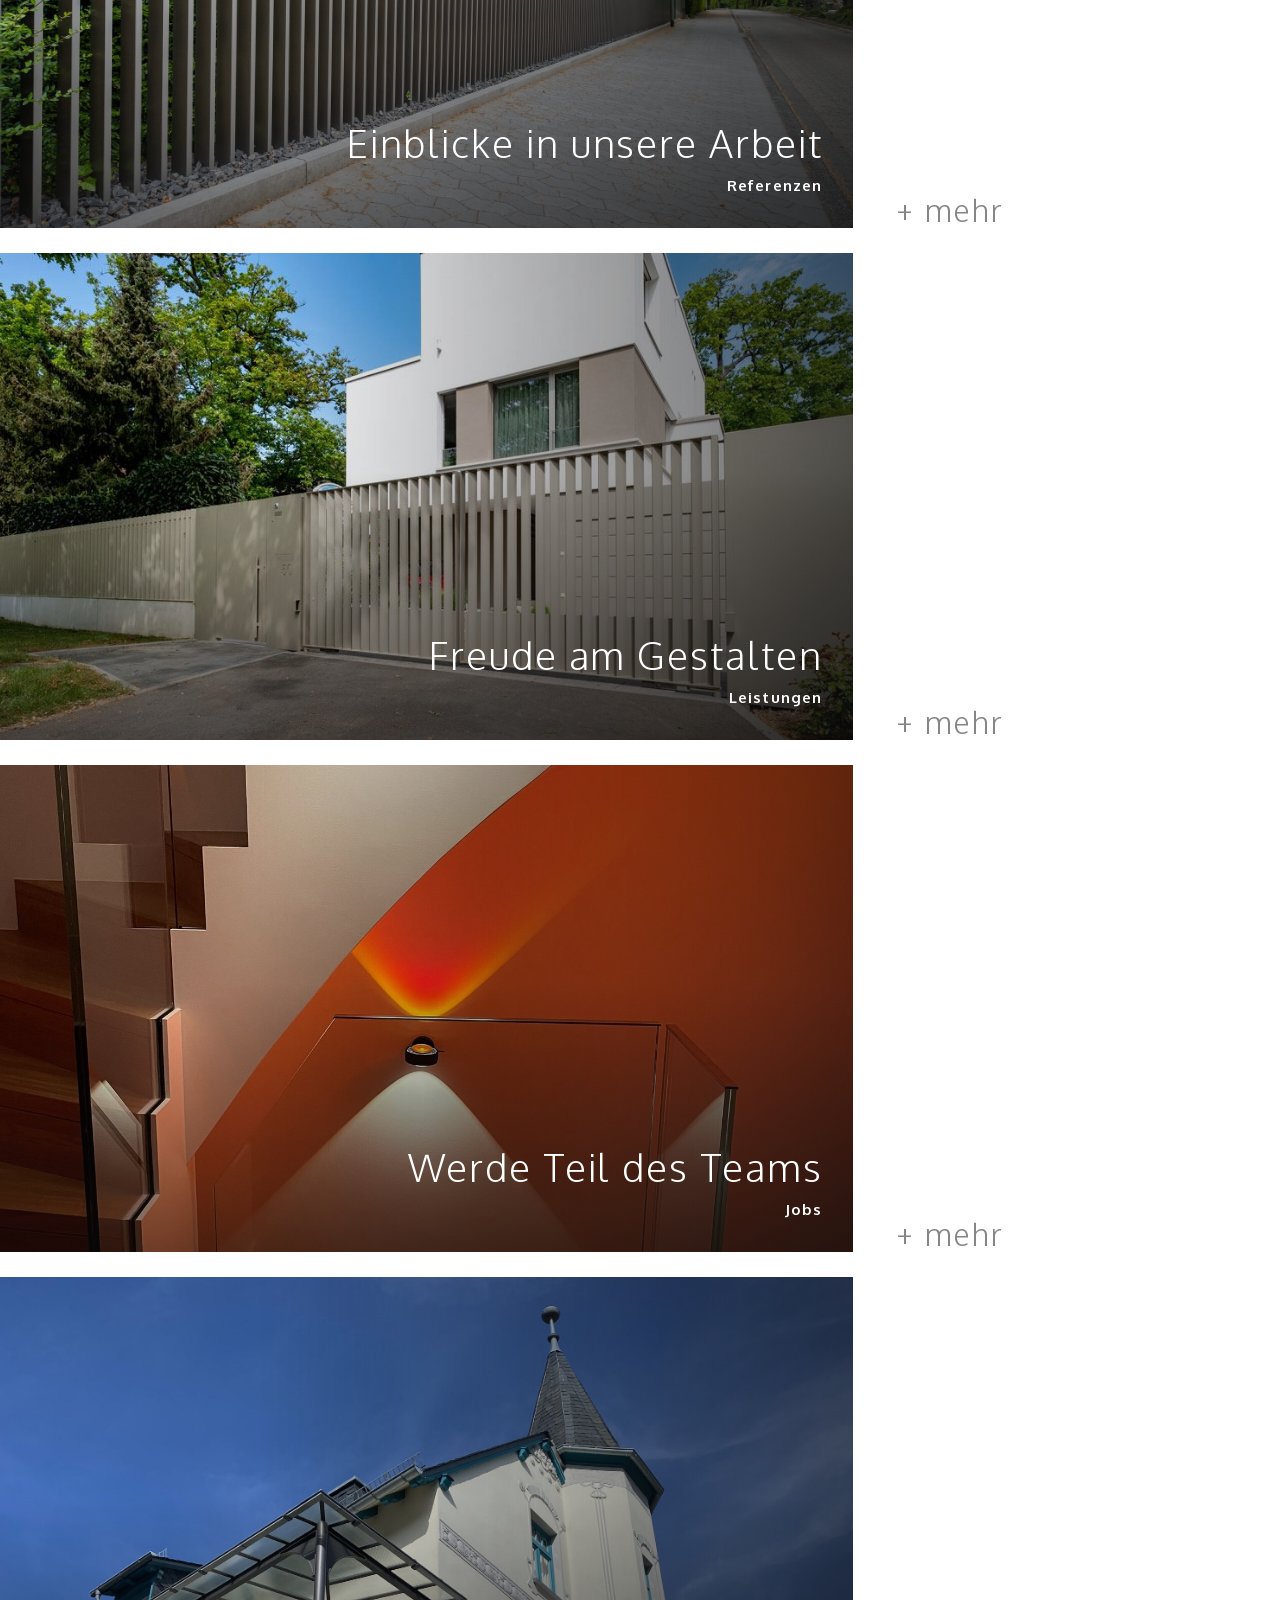
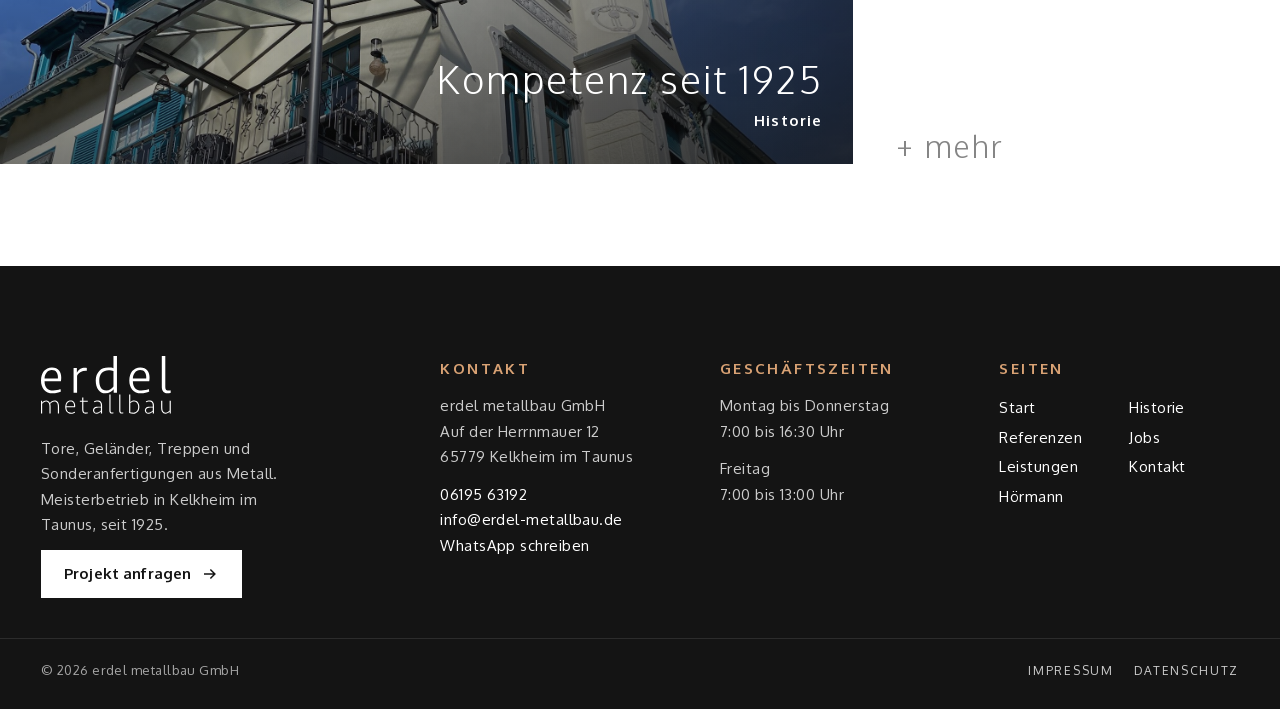
==== commit f57c7f66: "Kundenrunde 30.10.: Texte, 7-Uhr-Zeiten, Qualitätsleiste, Kontakt-Leiste rechts, Balkonfoto ohne Vor" ====
--- a/index.html
+++ b/index.html
@@ -49,7 +49,7 @@
 <link rel="preload" href="nxm/fonts/oxygen-300-latin.woff2" as="font" type="font/woff2" crossorigin>
 <link rel="preload" href="nxm/fonts/oxygen-400-latin.woff2" as="font" type="font/woff2" crossorigin>
 <link rel="preload" href="nxm/fonts/oxygen-700-latin.woff2" as="font" type="font/woff2" crossorigin>
-<link rel="stylesheet" href="nxm/nxm.css?v=54">
+<link rel="stylesheet" href="nxm/nxm.css?v=55">
 <meta name="theme-color" content="#141414">
 </head>
 <body class="nxm-hero home wp-singular page-template page-template-page-full-width-image page-template-page-full-width-image-php page page-id-15 wp-theme-erdel">
@@ -68,7 +68,7 @@
   </div>
 </header>
 <div class="nxm-menu" id="nxm-menu" role="dialog" aria-modal="true" aria-label="Hauptmenü" aria-hidden="true">
-  <div class="nxm-menu__bg" aria-hidden="true"><img src="nxm/img/tor-villa.jpg" alt="" decoding="async" data-nxm-img="0" class=is-active><img src="nxm/img/zaun-lamellen.jpg" alt="" decoding="async" data-nxm-img="1"><img src="nxm/img/tor-anthrazit.jpg" alt="" decoding="async" data-nxm-img="2"><img src="nxm/img/eingang-anthrazit.jpg" alt="" decoding="async" data-nxm-img="3"><img src="nxm/img/weltkugel.jpg" alt="" decoding="async" data-nxm-img="4"><img src="nxm/img/montage-transporter.jpg" alt="" decoding="async" data-nxm-img="5"><img src="nxm/img/haus-terrasse.jpg" alt="" decoding="async" data-nxm-img="6"></div>
+  <div class="nxm-menu__bg" aria-hidden="true"><img src="nxm/img/tor-villa.jpg" alt="" decoding="async" data-nxm-img="0" class=is-active><img src="nxm/img/zaun-lamellen.jpg" alt="" decoding="async" data-nxm-img="1"><img src="nxm/img/tor-anthrazit.jpg" alt="" decoding="async" data-nxm-img="2"><img src="nxm/img/eingang-anthrazit.jpg" alt="" decoding="async" data-nxm-img="3"><img src="nxm/img/balkon-altbau.jpg" alt="" decoding="async" data-nxm-img="4"><img src="nxm/img/montage-transporter.jpg" alt="" decoding="async" data-nxm-img="5"><img src="nxm/img/haus-terrasse.jpg" alt="" decoding="async" data-nxm-img="6"></div>
   <div class="nxm-menu__inner">
     <nav class="nxm-menu__nav" aria-label="Hauptnavigation"><ul><li style="--i:0"><a href="./" data-nxm-img="0" aria-current="page">Start</a></li><li style="--i:1"><a href="referenzen/" data-nxm-img="1">Referenzen</a></li><li style="--i:2"><a href="leistungen/" data-nxm-img="2">Leistungen</a></li><li style="--i:3"><a href="hoermann/" data-nxm-img="3">Hörmann</a></li><li style="--i:4"><a href="historie/" data-nxm-img="4">Historie</a></li><li style="--i:5"><a href="jobs/" data-nxm-img="5">Jobs</a></li><li style="--i:6"><a href="kontakt/" data-nxm-img="6">Kontakt</a></li></ul></nav>
     <a class="nxm-menu__cta" href="kontakt/"><span aria-hidden="true">&gt;</span> Kontaktformular</a>
@@ -99,18 +99,24 @@
         <div class="col-md-2 d-sm-none d-md-block"> </div>
         <div class="col-lg-9 col-sm-12">
             <p class="hero-text">
-                Unser Fokus liegt in der Freude am Gestalten. Wir fertigen hochwertige Unikate. Dabei sind den Wünschen unserer Kunden keine Grenzen&nbsp;gesetzt.             </p>
+                Unser Fokus liegt in der Freude am Gestalten. Seit über 100&nbsp;Jahren fertigen wir in Kelkheim hochwertige Metallarbeiten nach Maß, ganz nach den Wünschen unserer&nbsp;Kunden.             </p>
         </div>
         <div class="col-1 d-sm-none d-md-block "></div>
     </div>
+    <!-- nxm:qualitaet -->
     <div class="row px-3">
-        <div class="col-lg-4 d-sm-none d-md-block">
-        </div>
-        <div class="col-lg-8 col-sm-12 px-5 mb-5" data-aos="fade-up" data-aos-delay="200">
-                <p>
-                                    </p>
-            </div>
-    </div>
+        <div class="col-md-2 d-sm-none d-md-block"></div>
+        <div class="col-lg-9 col-sm-12">
+            <ul class="nxm-quali" aria-label="Das zeichnet uns aus">
+                <li><strong>Seit&nbsp;1925</strong><span>Über 100 Jahre Familienbetrieb in&nbsp;Kelkheim</span></li>
+                <li><strong>Meisterbetrieb</strong><span>Handwerk mit&nbsp;Meisterbrief</span></li>
+                <li><strong>TÜV-zertifiziert</strong><span>Unabhängig geprüfte&nbsp;Qualität</span></li>
+                <li><strong>DIN&nbsp;EN&nbsp;1090</strong><span>Tragende Bauteile nach Norm&nbsp;gefertigt</span></li>
+                <li><strong>3D-Werkplanung</strong><span>Jedes Projekt vorab im CAD&nbsp;konstruiert</span></li>
+            </ul>
+        </div>
+    </div>
+<!-- /nxm:qualitaet -->
 </div>
 
 
@@ -181,7 +187,7 @@
     <div class="row gx-0 mt-2 mt-sm-3 mt-md-4 mt-lg-5">
         <div class="position-relative col-12 col-lg-8 teaser-block">
             <a href="historie/">
-                <img decoding="async"  src="nxm/img/weltkugel.jpg" alt="Kompetenz seit 1925" title="Kompetenz seit 1925" />
+                <img decoding="async"  src="nxm/img/balkon-altbau.jpg" alt="Kompetenz seit 1925" title="Kompetenz seit 1925" />
             </a>
 
             <div class="bg-item nxm-teaser"><a href="historie/"><span class="nxm-teaser__title">Kompetenz seit&nbsp;1925</span><span class="nxm-teaser__link"><svg viewBox="0 0 24 24" aria-hidden="true"><path d="M13.2 5.3 19.9 12l-6.7 6.7-1.4-1.4 4.3-4.3H4v-2h12.1l-4.3-4.3z"/></svg>Historie</span></a>
@@ -210,7 +216,7 @@
   <div class="nxm-foot__inner">
     <div class="nxm-foot__brand">
       <img src="wp-content/themes/erdel/assets/images/logo.svg" alt="erdel metallbau" width="190" height="58" loading="lazy">
-      <p>Tore, Geländer, Treppen und Unikate aus Metall. Gefertigt in Kelkheim im Taunus, seit&nbsp;1925.</p>
+      <p>Tore, Geländer, Treppen und Sonderanfertigungen aus Metall. Meisterbetrieb in Kelkheim im Taunus, seit&nbsp;1925.</p>
       <a class="nxm-btn nxm-btn--light" href="kontakt/">Projekt anfragen <svg viewBox="0 0 24 24" aria-hidden="true"><path d="M13.2 5.3 19.9 12l-6.7 6.7-1.4-1.4 4.3-4.3H4v-2h12.1l-4.3-4.3z"/></svg></a>
     </div>
     <div class="nxm-foot__col">
@@ -222,8 +228,8 @@
     </div>
     <div class="nxm-foot__col">
       <p class="nxm-eyebrow">Geschäftszeiten</p>
-      <p>Montag bis Donnerstag<br>8:00 bis 16:30&nbsp;Uhr</p>
-      <p>Freitag<br>8:00 bis 13:00&nbsp;Uhr</p>
+      <p>Montag bis Donnerstag<br>7:00 bis 16:30&nbsp;Uhr</p>
+      <p>Freitag<br>7:00 bis 13:00&nbsp;Uhr</p>
     </div>
     <div class="nxm-foot__col">
       <p class="nxm-eyebrow">Seiten</p>
@@ -243,6 +249,12 @@
   <a href="kontakt/" class="is-primary"><svg viewBox="0 0 24 24" aria-hidden="true"><path d="M3 5h18c.6 0 1 .4 1 1v12c0 .6-.4 1-1 1H3a1 1 0 0 1-1-1V6c0-.6.4-1 1-1zm9 7.3L4 7.2V17h16V7.2l-8 5.1zM5.2 7l6.8 4.3L18.8 7H5.2z"/></svg><span>Anfrage</span></a>
 </nav>
 <!-- /nxm:actions -->
+<!-- nxm:dock -->
+<nav class="nxm-dock" aria-label="Direktkontakt">
+  <a href="tel:+49619563192"><svg viewBox="0 0 24 24" aria-hidden="true"><path d="M6.6 10.8a15.1 15.1 0 0 0 6.6 6.6l2.2-2.2c.3-.3.7-.4 1-.2 1.1.4 2.3.6 3.6.6.6 0 1 .4 1 1V20c0 .6-.4 1-1 1A17 17 0 0 1 3 4c0-.6.4-1 1-1h3.5c.6 0 1 .4 1 1 0 1.3.2 2.5.6 3.6.1.3 0 .7-.2 1l-2.3 2.2z"/></svg><span>06195&nbsp;63192</span></a>
+  <a href="mailto:info@erdel-metallbau.de"><svg viewBox="0 0 24 24" aria-hidden="true"><path d="M3 5h18c.6 0 1 .4 1 1v12c0 .6-.4 1-1 1H3a1 1 0 0 1-1-1V6c0-.6.4-1 1-1zm9 7.3L4 7.2V17h16V7.2l-8 5.1zM5.2 7l6.8 4.3L18.8 7H5.2z"/></svg><span>info@erdel-metallbau.de</span></a>
+</nav>
+<!-- /nxm:dock -->
         <!--
         <a href="#" class="btn btn-primary shadow top-button position-fixed zi-1020">
             <i class="fa-solid icon-arrow-up2"></i><span class="visually-hidden-focusable">Nach&nbsp;oben</span>
@@ -259,6 +271,6 @@
 <script id="wp-emoji-settings" type="application/json">
 {"baseUrl":"https://s.w.org/images/core/emoji/17.0.2/72x72/","ext":".png","svgUrl":"https://s.w.org/images/core/emoji/17.0.2/svg/","svgExt":".svg","source":{"concatemoji":"wp-includes/js/wp-emoji-release.min.js"}}
 </script>
-<script src="nxm/nxm.js?v=14" defer></script>
+<script src="nxm/nxm.js?v=15" defer></script>
 </body>
 </html>
--- a/nxm/nxm.css
+++ b/nxm/nxm.css
@@ -1024,3 +1024,39 @@
 .x-formcard .forminator-ui .forminator-button-submit{white-space:nowrap}
 @media (max-width:420px){.x-formcard .forminator-ui .forminator-button-submit{letter-spacing:.08em!important;padding:0 20px!important;gap:10px}}
 .x-formcard{scroll-margin-top:calc(var(--nxm-head-h) + 8px)}
+/* ---------- Qualitätsleiste Startseite (30.10.2026) ---------- */
+.nxm-quali{list-style:none;margin:clamp(28px,3.5vw,48px) 0 0;padding:0;display:grid;grid-template-columns:minmax(0,.9fr) minmax(0,1.05fr) minmax(0,1.05fr) minmax(0,.95fr) minmax(0,1.1fr);border-top:1px solid var(--nxm-ink);border-bottom:1px solid var(--nxm-line)}
+.nxm-quali li{padding:20px clamp(12px,1.4vw,22px) 22px;border-left:1px solid var(--nxm-line);display:flex;flex-direction:column;gap:8px}
+.nxm-quali li:first-child{border-left:0;padding-left:0}
+.nxm-quali strong{font-weight:300;font-size:clamp(19px,1.5vw,22px);line-height:1.15;color:var(--nxm-ink);letter-spacing:.01em;white-space:nowrap}
+.nxm-quali span{font-size:14px;line-height:1.45;color:var(--nxm-muted)}
+@media (max-width:1199.98px){
+  .nxm-quali{grid-template-columns:repeat(6,minmax(0,1fr))}
+  .nxm-quali li{grid-column:span 2}
+  .nxm-quali li:nth-child(4),.nxm-quali li:nth-child(5){grid-column:span 3;border-top:1px solid var(--nxm-line)}
+  .nxm-quali li:nth-child(4){border-left:0;padding-left:0}
+}
+@media (max-width:575.98px){
+  .nxm-quali{grid-template-columns:minmax(0,1fr) minmax(0,1fr)}
+  .nxm-quali strong{white-space:normal;font-size:18px}
+  .nxm-quali li,.nxm-quali li:nth-child(4),.nxm-quali li:nth-child(5){grid-column:auto;border-left:0;padding-left:0;border-top:1px solid var(--nxm-line)}
+  .nxm-quali li:first-child{grid-column:1/-1;border-top:0}
+  .nxm-quali li:nth-child(odd):not(:first-child){padding-left:16px;border-left:1px solid var(--nxm-line)}
+}
+/* ---------- Kontakt-Leiste rechts, erscheint nach dem Scrollen (Desktop) ---------- */
+.nxm-dock{display:none}
+@media (min-width:992px){
+  .nxm-dock{position:fixed;right:0;top:50%;z-index:900;display:flex;flex-direction:column;gap:2px;transform:translate(100%,-50%);visibility:hidden;
+    transition:transform .45s var(--nxm-ease),visibility 0s linear .45s}
+  html.nxm-dock-on .nxm-dock{transform:translate(0,-50%);visibility:visible;transition:transform .45s var(--nxm-ease),visibility 0s}
+  body.nxm-menu-open .nxm-dock{transform:translate(100%,-50%);visibility:hidden}
+  .nxm-dock a{position:relative;display:flex;align-items:center;justify-content:center;width:56px;height:56px;background:rgba(20,20,20,.94);text-decoration:none;transition:background-color .25s}
+  .nxm-dock a,.nxm-dock a:hover,.nxm-dock a:focus,.nxm-dock a:active{color:#fff}
+  .nxm-dock a:hover,.nxm-dock a:focus-visible{background:var(--nxm-accent)}
+  .nxm-dock a:focus-visible{outline:2px solid #fff;outline-offset:-4px}
+  .nxm-dock svg{width:20px;height:20px;fill:currentColor}
+  .nxm-dock span{position:absolute;right:100%;top:0;height:100%;display:flex;align-items:center;padding:0 18px;background:var(--nxm-accent);color:#fff;white-space:nowrap;
+    font-weight:600;font-size:15px;letter-spacing:.02em;clip-path:inset(0 0 0 100%);transition:clip-path .35s var(--nxm-ease);pointer-events:none}
+  .nxm-dock a:hover span,.nxm-dock a:focus-visible span{clip-path:inset(0)}
+}
+@media (prefers-reduced-motion:reduce){.nxm-dock,.nxm-dock span{transition:none!important}}
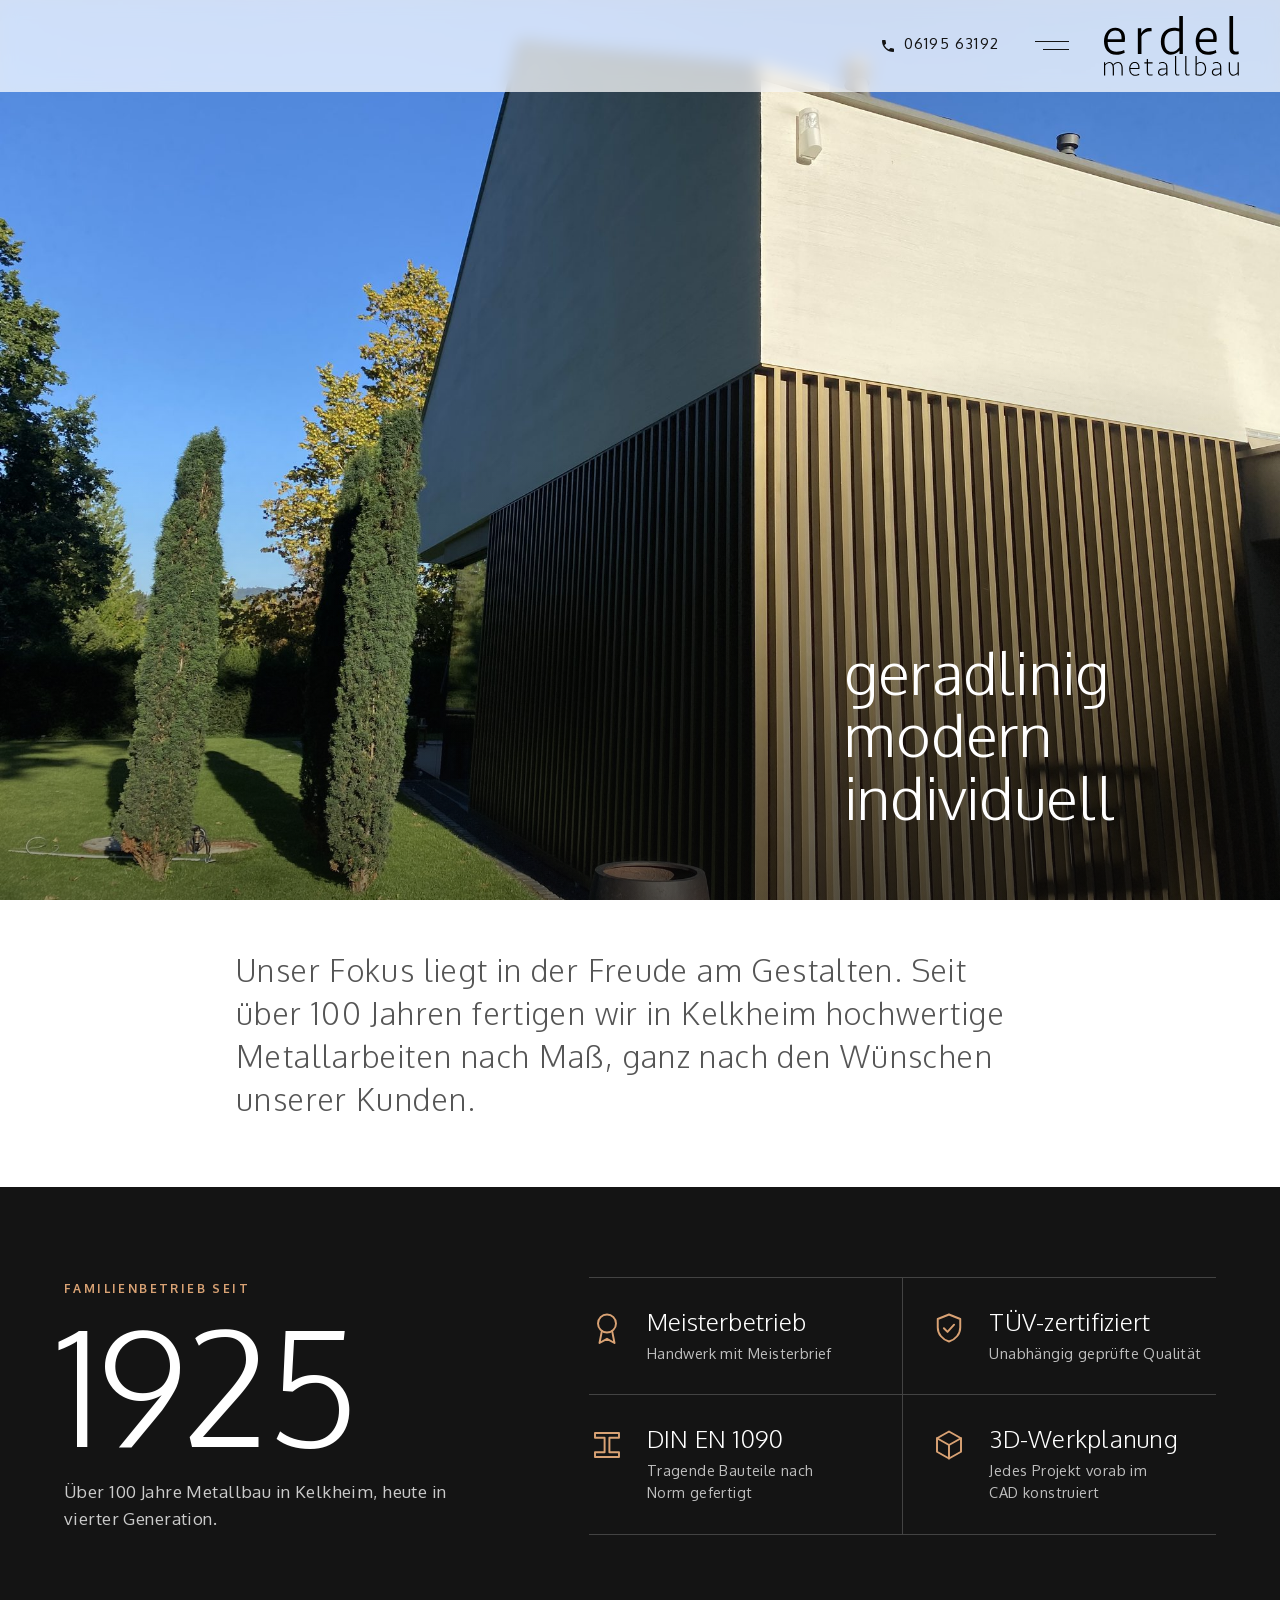
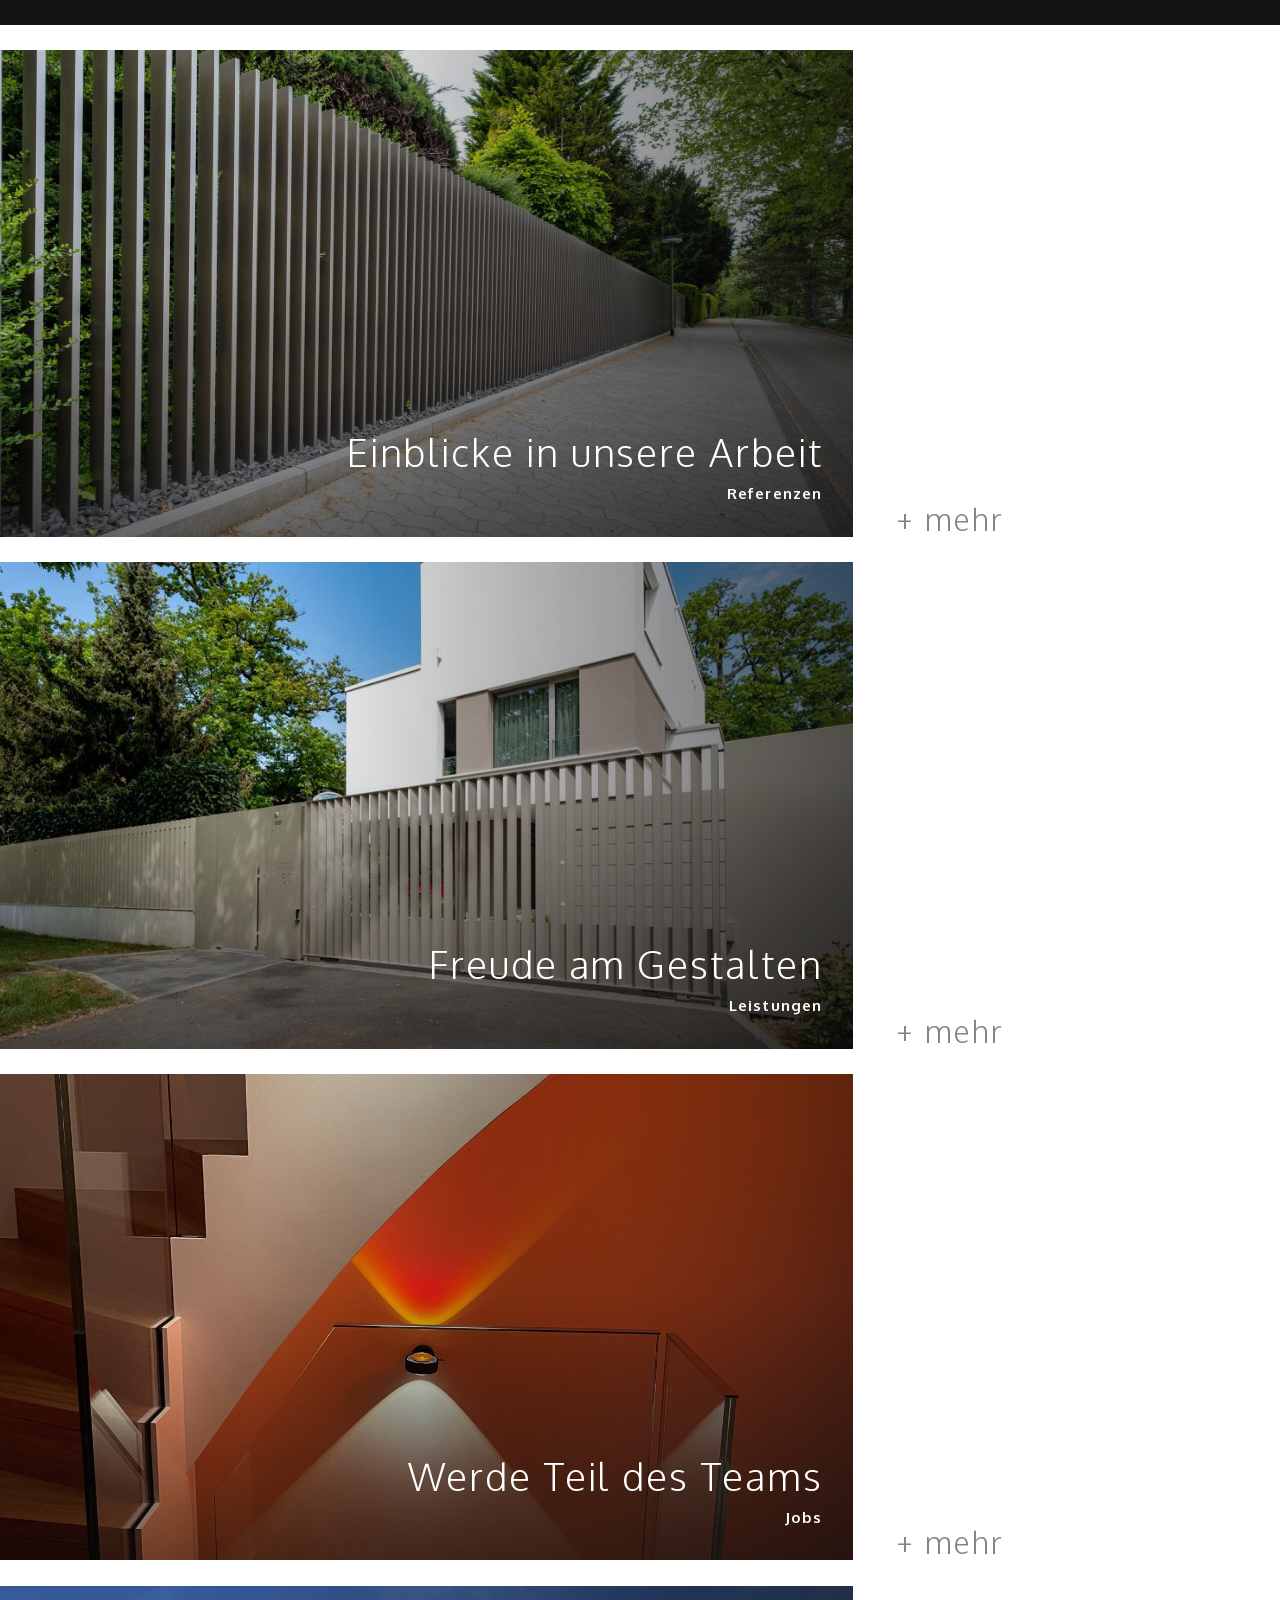
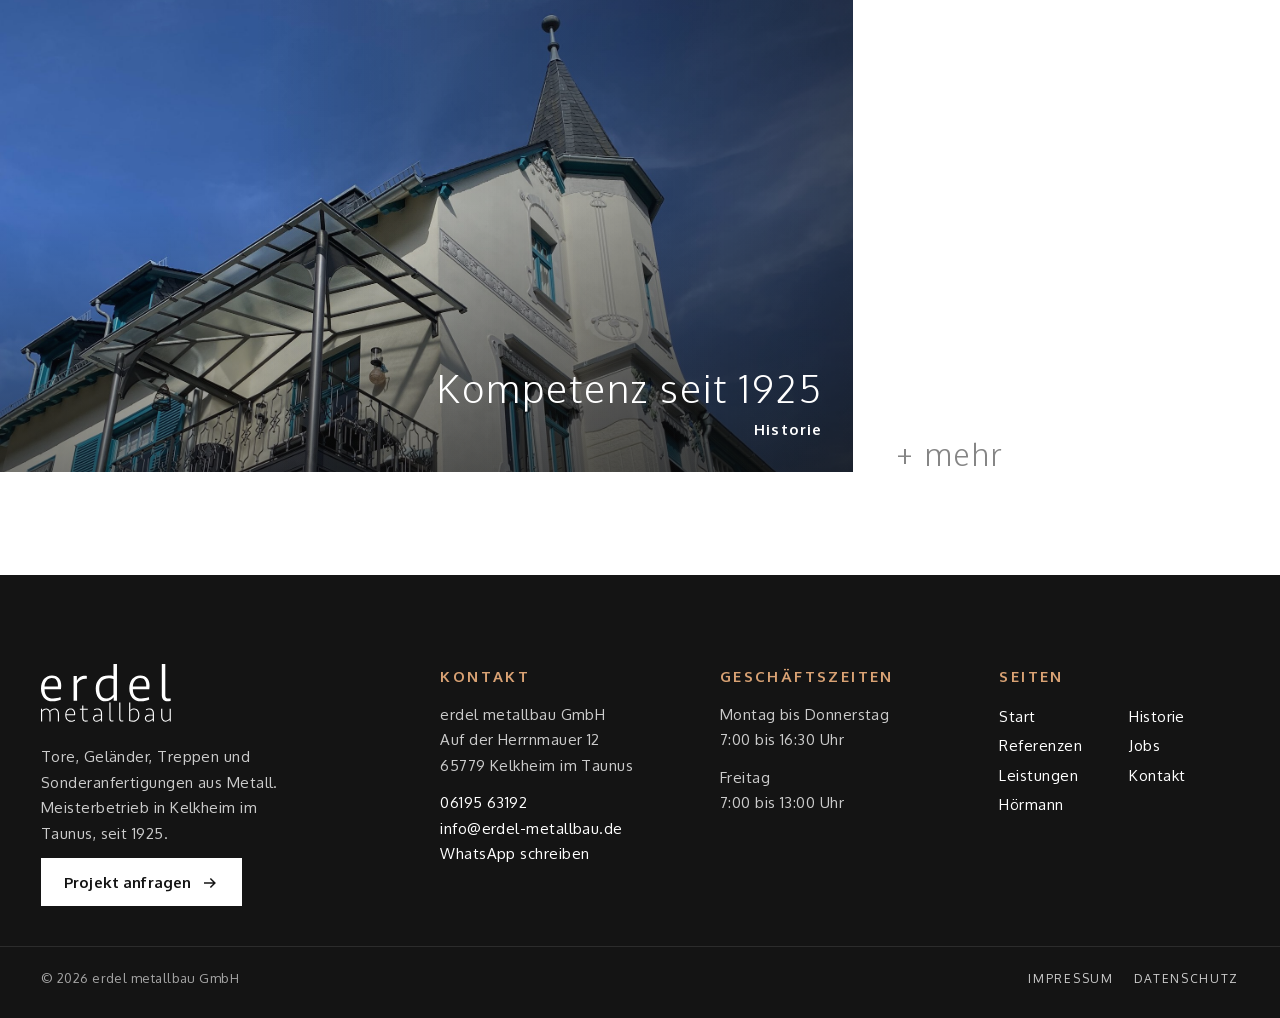
==== commit 5e435a49: "Formulare ohne WordPress: anfrage.php an info@ mit reCAPTCHA v3, Qualitätsband neu, Globus 1970 ohne" ====
--- a/index.html
+++ b/index.html
@@ -49,7 +49,7 @@
 <link rel="preload" href="nxm/fonts/oxygen-300-latin.woff2" as="font" type="font/woff2" crossorigin>
 <link rel="preload" href="nxm/fonts/oxygen-400-latin.woff2" as="font" type="font/woff2" crossorigin>
 <link rel="preload" href="nxm/fonts/oxygen-700-latin.woff2" as="font" type="font/woff2" crossorigin>
-<link rel="stylesheet" href="nxm/nxm.css?v=55">
+<link rel="stylesheet" href="nxm/nxm.css?v=56">
 <meta name="theme-color" content="#141414">
 </head>
 <body class="nxm-hero home wp-singular page-template page-template-page-full-width-image page-template-page-full-width-image-php page page-id-15 wp-theme-erdel">
@@ -103,23 +103,24 @@
         </div>
         <div class="col-1 d-sm-none d-md-block "></div>
     </div>
-    <!-- nxm:qualitaet -->
-    <div class="row px-3">
-        <div class="col-md-2 d-sm-none d-md-block"></div>
-        <div class="col-lg-9 col-sm-12">
-            <ul class="nxm-quali" aria-label="Das zeichnet uns aus">
-                <li><strong>Seit&nbsp;1925</strong><span>Über 100 Jahre Familienbetrieb in&nbsp;Kelkheim</span></li>
-                <li><strong>Meisterbetrieb</strong><span>Handwerk mit&nbsp;Meisterbrief</span></li>
-                <li><strong>TÜV-zertifiziert</strong><span>Unabhängig geprüfte&nbsp;Qualität</span></li>
-                <li><strong>DIN&nbsp;EN&nbsp;1090</strong><span>Tragende Bauteile nach Norm&nbsp;gefertigt</span></li>
-                <li><strong>3D-Werkplanung</strong><span>Jedes Projekt vorab im CAD&nbsp;konstruiert</span></li>
-            </ul>
-        </div>
-    </div>
+</div>
+<!-- nxm:qualitaet -->
+<section class="nxm-quali" aria-label="Das zeichnet uns aus">
+  <div class="nxm-quali__inner">
+    <div class="nxm-quali__jahr">
+      <p class="nxm-quali__vor">Familienbetrieb seit</p>
+      <p class="nxm-quali__zahl">1925</p>
+      <p class="nxm-quali__text">Über 100 Jahre Metallbau in Kelkheim, heute in vierter&nbsp;Generation.</p>
+    </div>
+    <ul class="nxm-quali__liste">
+      <li><svg viewBox="0 0 24 24" aria-hidden="true"><circle cx="12" cy="9" r="6"/><path d="M8.6 13.9 7 22l5-2.8 5 2.8-1.6-8.1"/></svg><strong>Meisterbetrieb</strong><span>Handwerk mit&nbsp;Meisterbrief</span></li>
+      <li><svg viewBox="0 0 24 24" aria-hidden="true"><path d="M12 3 4.5 6v5.6c0 4.4 3.2 8.2 7.5 9.4 4.3-1.2 7.5-5 7.5-9.4V6L12 3z"/><path d="m8.6 12.2 2.4 2.4 4.4-4.8"/></svg><strong>TÜV-zertifiziert</strong><span>Unabhängig geprüfte&nbsp;Qualität</span></li>
+      <li><svg viewBox="0 0 24 24" aria-hidden="true"><path d="M4 4h16v3.2h-6.4v9.6H20V20H4v-3.2h6.4V7.2H4z"/></svg><strong>DIN&nbsp;EN&nbsp;1090</strong><span>Tragende Bauteile nach Norm&nbsp;gefertigt</span></li>
+      <li><svg viewBox="0 0 24 24" aria-hidden="true"><path d="M12 3 4 7.5v9L12 21l8-4.5v-9L12 3z"/><path d="M4 7.5 12 12l8-4.5M12 12v9"/></svg><strong>3D-Werkplanung</strong><span>Jedes Projekt vorab im CAD&nbsp;konstruiert</span></li>
+    </ul>
+  </div>
+</section>
 <!-- /nxm:qualitaet -->
-</div>
-
-
 <div class="container-fluid gx-0 malu-1 position-relative">
     <div class="row gx-0 mt-2 mt-sm-3 mt-md-4 mt-lg-5">
         <div class="position-relative col-12 col-lg-8 teaser-block">
@@ -271,6 +272,6 @@
 <script id="wp-emoji-settings" type="application/json">
 {"baseUrl":"https://s.w.org/images/core/emoji/17.0.2/72x72/","ext":".png","svgUrl":"https://s.w.org/images/core/emoji/17.0.2/svg/","svgExt":".svg","source":{"concatemoji":"wp-includes/js/wp-emoji-release.min.js"}}
 </script>
-<script src="nxm/nxm.js?v=15" defer></script>
+<script src="nxm/nxm.js?v=16" defer></script>
 </body>
 </html>
--- a/nxm/nxm.css
+++ b/nxm/nxm.css
@@ -1024,24 +1024,23 @@
 .x-formcard .forminator-ui .forminator-button-submit{white-space:nowrap}
 @media (max-width:420px){.x-formcard .forminator-ui .forminator-button-submit{letter-spacing:.08em!important;padding:0 20px!important;gap:10px}}
 .x-formcard{scroll-margin-top:calc(var(--nxm-head-h) + 8px)}
-/* ---------- Qualitätsleiste Startseite (30.10.2026) ---------- */
-.nxm-quali{list-style:none;margin:clamp(28px,3.5vw,48px) 0 0;padding:0;display:grid;grid-template-columns:minmax(0,.9fr) minmax(0,1.05fr) minmax(0,1.05fr) minmax(0,.95fr) minmax(0,1.1fr);border-top:1px solid var(--nxm-ink);border-bottom:1px solid var(--nxm-line)}
-.nxm-quali li{padding:20px clamp(12px,1.4vw,22px) 22px;border-left:1px solid var(--nxm-line);display:flex;flex-direction:column;gap:8px}
-.nxm-quali li:first-child{border-left:0;padding-left:0}
-.nxm-quali strong{font-weight:300;font-size:clamp(19px,1.5vw,22px);line-height:1.15;color:var(--nxm-ink);letter-spacing:.01em;white-space:nowrap}
-.nxm-quali span{font-size:14px;line-height:1.45;color:var(--nxm-muted)}
-@media (max-width:1199.98px){
-  .nxm-quali{grid-template-columns:repeat(6,minmax(0,1fr))}
-  .nxm-quali li{grid-column:span 2}
-  .nxm-quali li:nth-child(4),.nxm-quali li:nth-child(5){grid-column:span 3;border-top:1px solid var(--nxm-line)}
-  .nxm-quali li:nth-child(4){border-left:0;padding-left:0}
-}
+/* ---------- Qualitätsband Startseite (30.10.2026) ---------- */
+.nxm-quali{background:var(--nxm-ink);color:#fff;margin:clamp(24px,4vw,56px) 0 0}
+.nxm-quali__inner{max-width:1320px;margin:0 auto;padding:clamp(56px,7vw,112px) clamp(20px,5vw,72px);display:grid;grid-template-columns:minmax(0,5fr) minmax(0,7fr);gap:clamp(40px,6vw,104px);align-items:center}
+.nxm-quali p{margin:0}
+.nxm-quali__vor{font-weight:700;font-size:12px;letter-spacing:.2em;text-transform:uppercase;color:#d9a274}
+.nxm-quali__zahl{font-weight:300;font-size:clamp(96px,12.5vw,196px);line-height:.9;letter-spacing:-.03em;color:#fff;margin:14px 0 0 -.05em!important}
+.nxm-quali__text{margin-top:22px!important;font-size:17px;line-height:1.6;color:rgba(255,255,255,.78);max-width:24em}
+.nxm-quali__liste{list-style:none;margin:0;padding:0;display:grid;grid-template-columns:minmax(0,1fr) minmax(0,1fr);border-top:1px solid rgba(255,255,255,.2)}
+.nxm-quali__liste li{display:grid;grid-template-columns:40px minmax(0,1fr);column-gap:18px;align-content:start;padding:30px 24px 30px 0;border-bottom:1px solid rgba(255,255,255,.2)}
+.nxm-quali__liste li:nth-child(even){padding-left:28px;padding-right:0;border-left:1px solid rgba(255,255,255,.2)}
+.nxm-quali__liste svg{grid-row:1/3;width:36px;height:36px;margin-top:2px;fill:none;stroke:#d9a274;stroke-width:1.3;stroke-linejoin:round;stroke-linecap:round}
+.nxm-quali__liste strong{font-weight:300;font-size:clamp(21px,1.9vw,27px);line-height:1.15;color:#fff;letter-spacing:.01em}
+.nxm-quali__liste span{margin-top:7px;font-size:14.5px;line-height:1.5;color:rgba(255,255,255,.72)}
+@media (max-width:991.98px){.nxm-quali__inner{grid-template-columns:1fr}}
 @media (max-width:575.98px){
-  .nxm-quali{grid-template-columns:minmax(0,1fr) minmax(0,1fr)}
-  .nxm-quali strong{white-space:normal;font-size:18px}
-  .nxm-quali li,.nxm-quali li:nth-child(4),.nxm-quali li:nth-child(5){grid-column:auto;border-left:0;padding-left:0;border-top:1px solid var(--nxm-line)}
-  .nxm-quali li:first-child{grid-column:1/-1;border-top:0}
-  .nxm-quali li:nth-child(odd):not(:first-child){padding-left:16px;border-left:1px solid var(--nxm-line)}
+  .nxm-quali__liste{grid-template-columns:1fr}
+  .nxm-quali__liste li,.nxm-quali__liste li:nth-child(even){padding:24px 0;border-left:0}
 }
 /* ---------- Kontakt-Leiste rechts, erscheint nach dem Scrollen (Desktop) ---------- */
 .nxm-dock{display:none}
@@ -1050,7 +1049,7 @@
     transition:transform .45s var(--nxm-ease),visibility 0s linear .45s}
   html.nxm-dock-on .nxm-dock{transform:translate(0,-50%);visibility:visible;transition:transform .45s var(--nxm-ease),visibility 0s}
   body.nxm-menu-open .nxm-dock{transform:translate(100%,-50%);visibility:hidden}
-  .nxm-dock a{position:relative;display:flex;align-items:center;justify-content:center;width:56px;height:56px;background:rgba(20,20,20,.94);text-decoration:none;transition:background-color .25s}
+  .nxm-dock a{position:relative;display:flex;align-items:center;justify-content:center;width:56px;height:56px;background:rgba(20,20,20,.94);box-shadow:inset 1px 0 0 rgba(255,255,255,.14),inset 0 1px 0 rgba(255,255,255,.08);text-decoration:none;transition:background-color .25s}
   .nxm-dock a,.nxm-dock a:hover,.nxm-dock a:focus,.nxm-dock a:active{color:#fff}
   .nxm-dock a:hover,.nxm-dock a:focus-visible{background:var(--nxm-accent)}
   .nxm-dock a:focus-visible{outline:2px solid #fff;outline-offset:-4px}
@@ -1060,3 +1059,9 @@
   .nxm-dock a:hover span,.nxm-dock a:focus-visible span{clip-path:inset(0)}
 }
 @media (prefers-reduced-motion:reduce){.nxm-dock,.nxm-dock span{transition:none!important}}
+/* ---------- Formularversand (30.10.2026) ---------- */
+.nxm-hp{position:absolute!important;left:-10000px!important;width:1px;height:1px;overflow:hidden}
+.grecaptcha-badge{visibility:hidden!important}
+.nxm-captcha{margin:14px 0 0;font-size:12.5px;line-height:1.5;color:var(--nxm-muted)}
+.nxm-captcha a,.nxm-captcha a:hover,.nxm-captcha a:focus{color:inherit;text-decoration:underline}
+.x-formcard .forminator-response-message.is-error{display:block!important;margin:0 0 8px;padding:16px 18px;background:#fbeeea;border-left:3px solid #b3401f;font-size:15px;line-height:1.6;color:#7a2410}
